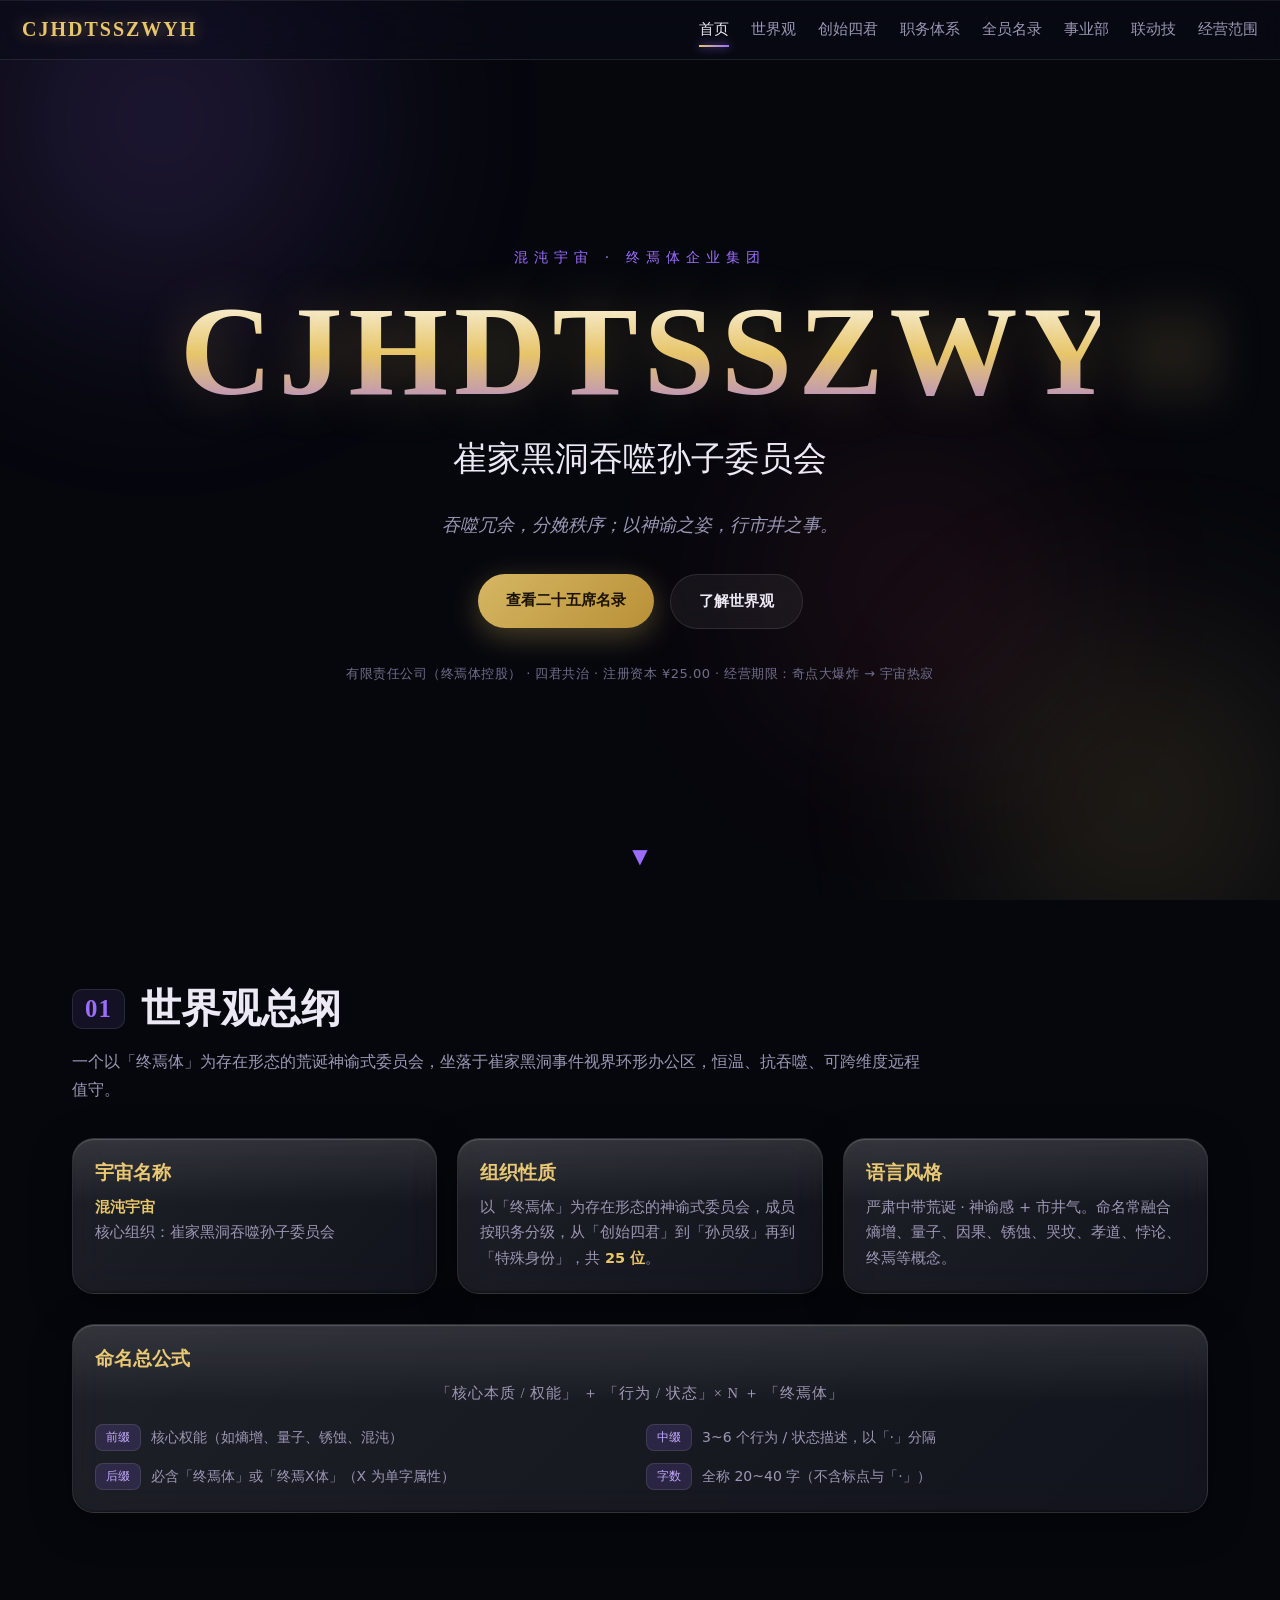
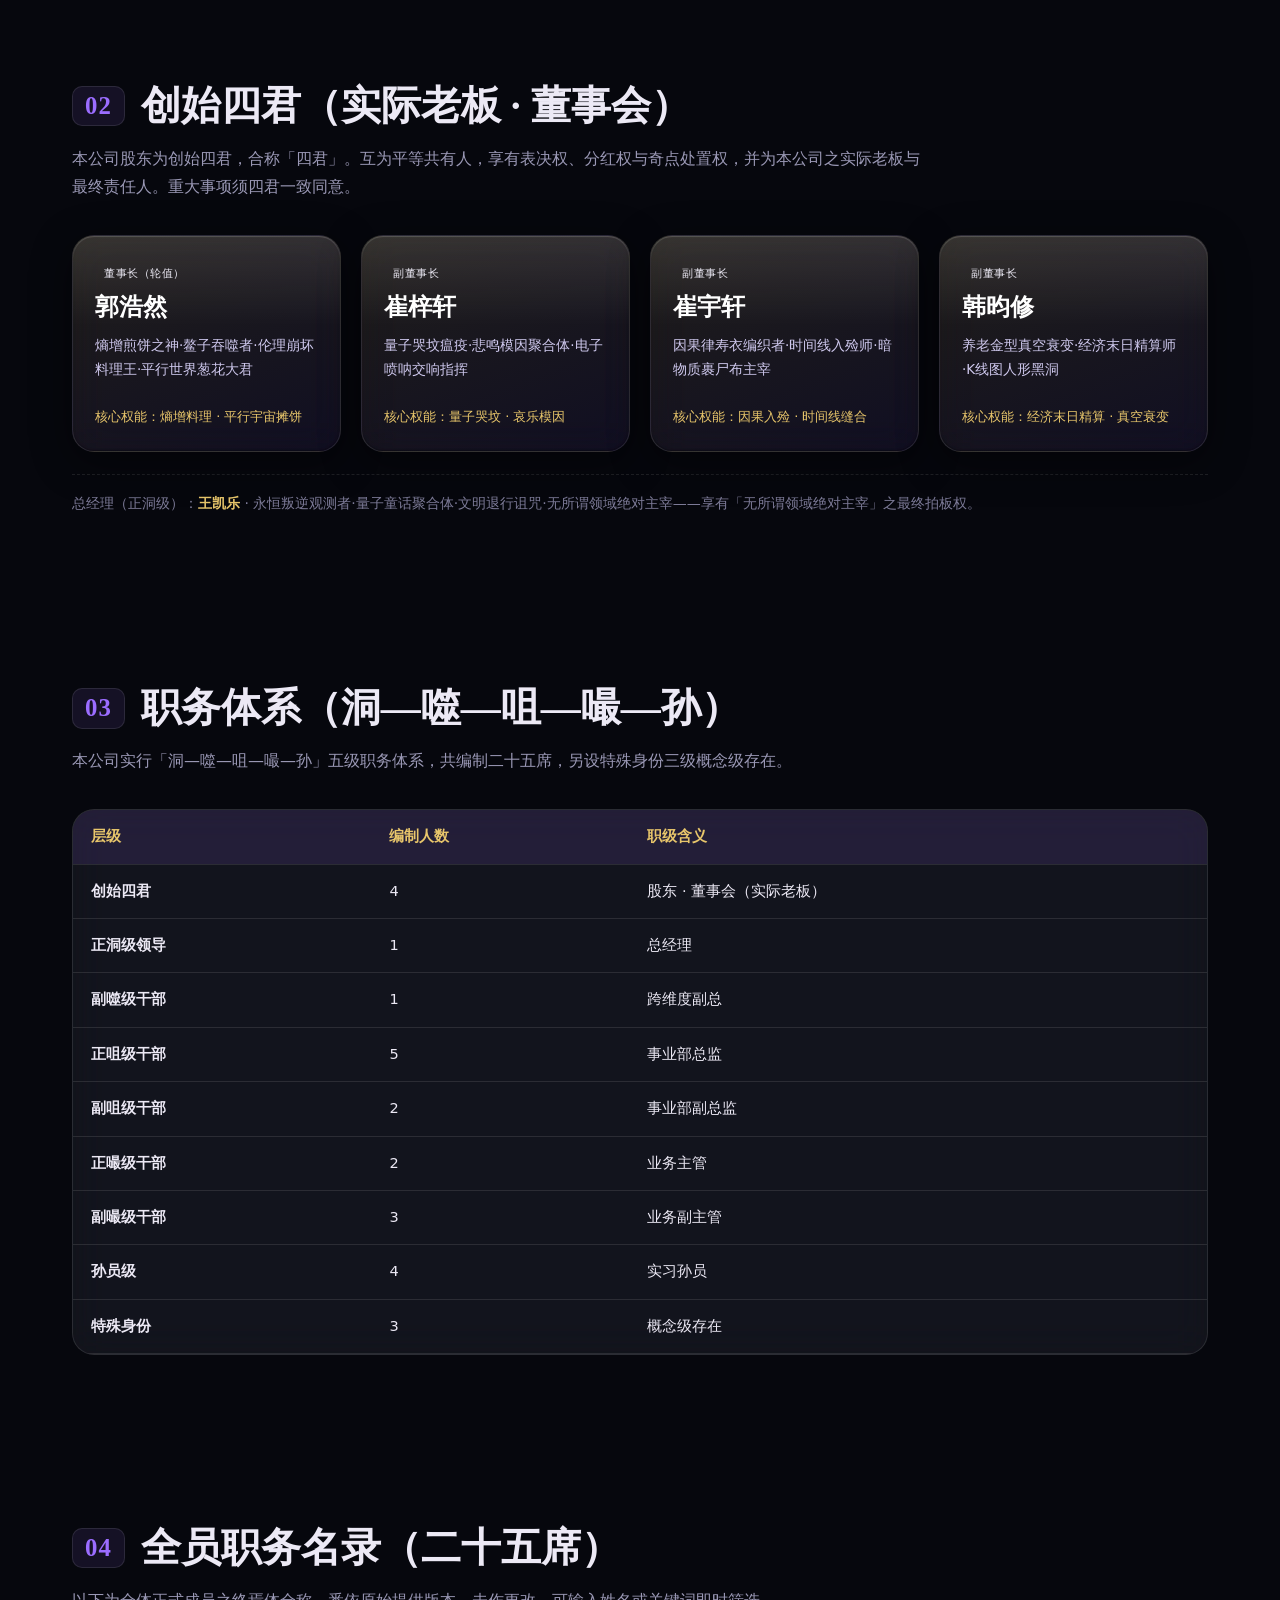
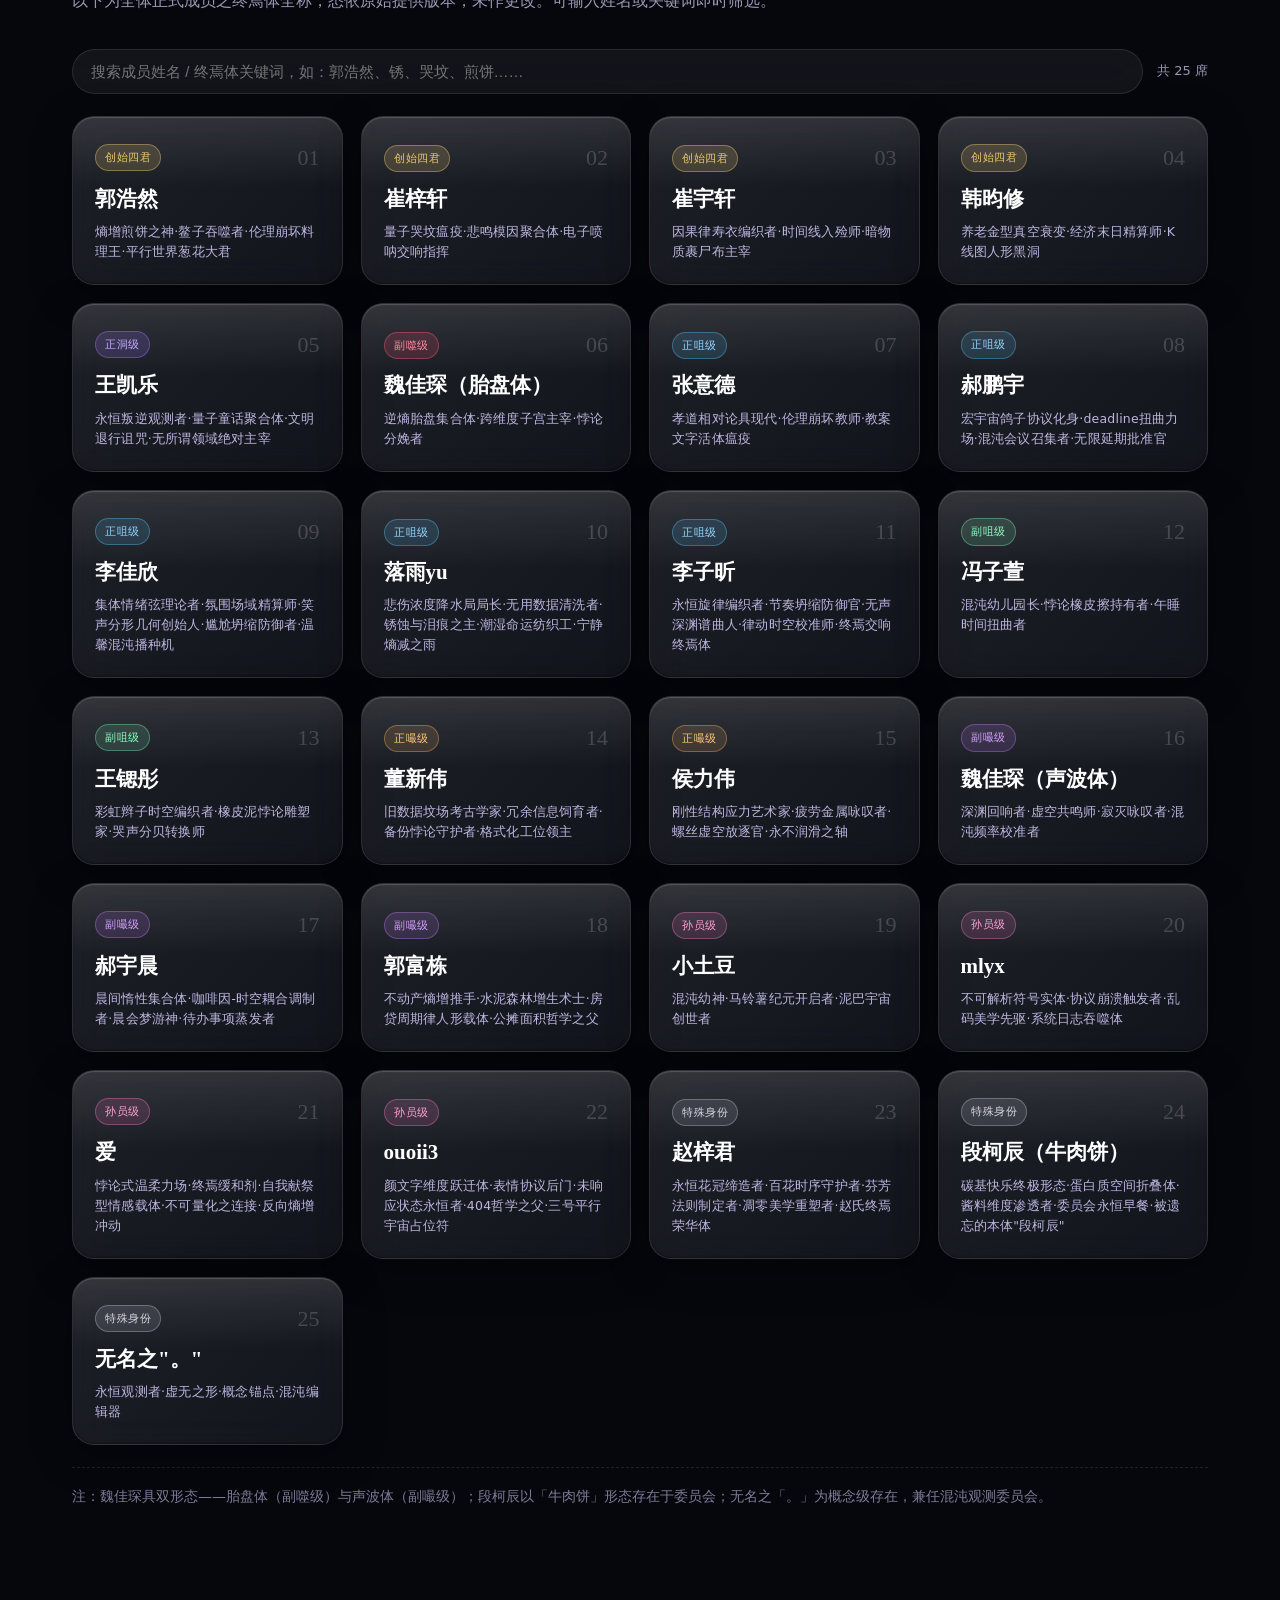
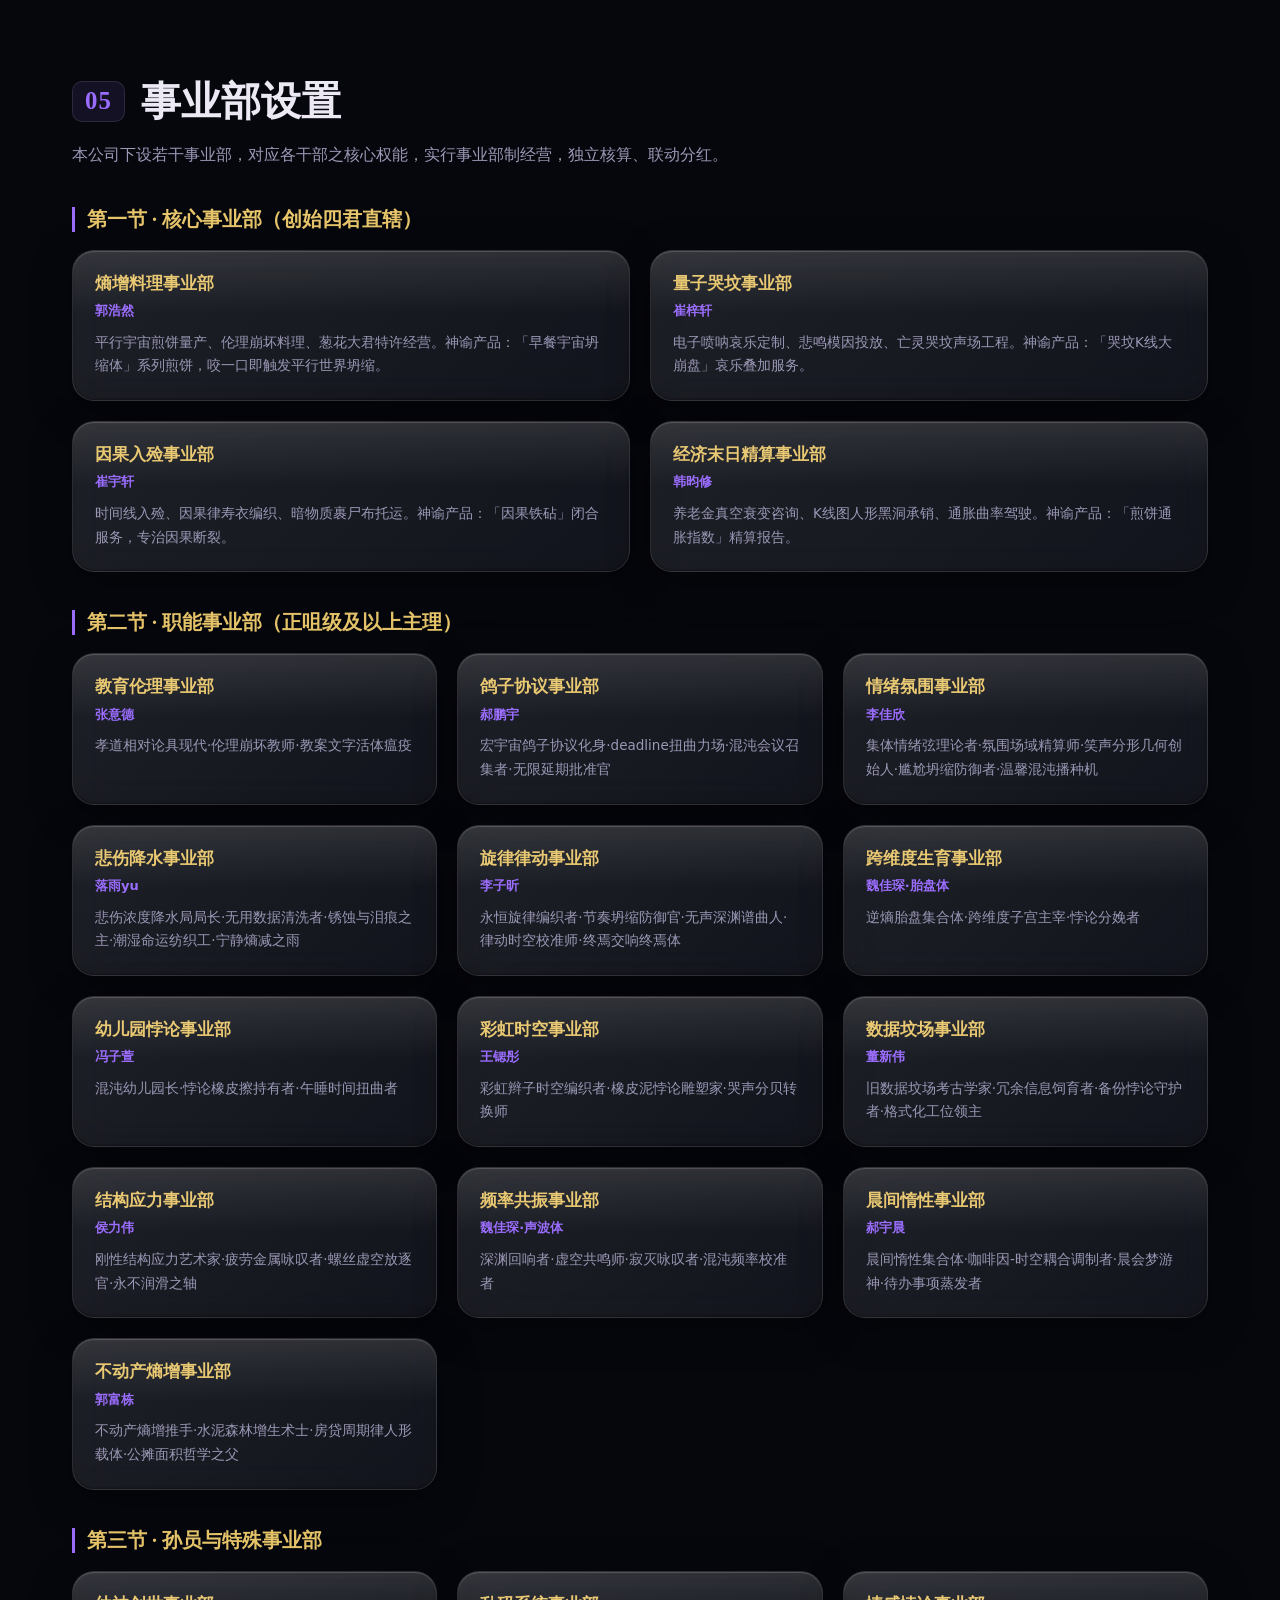
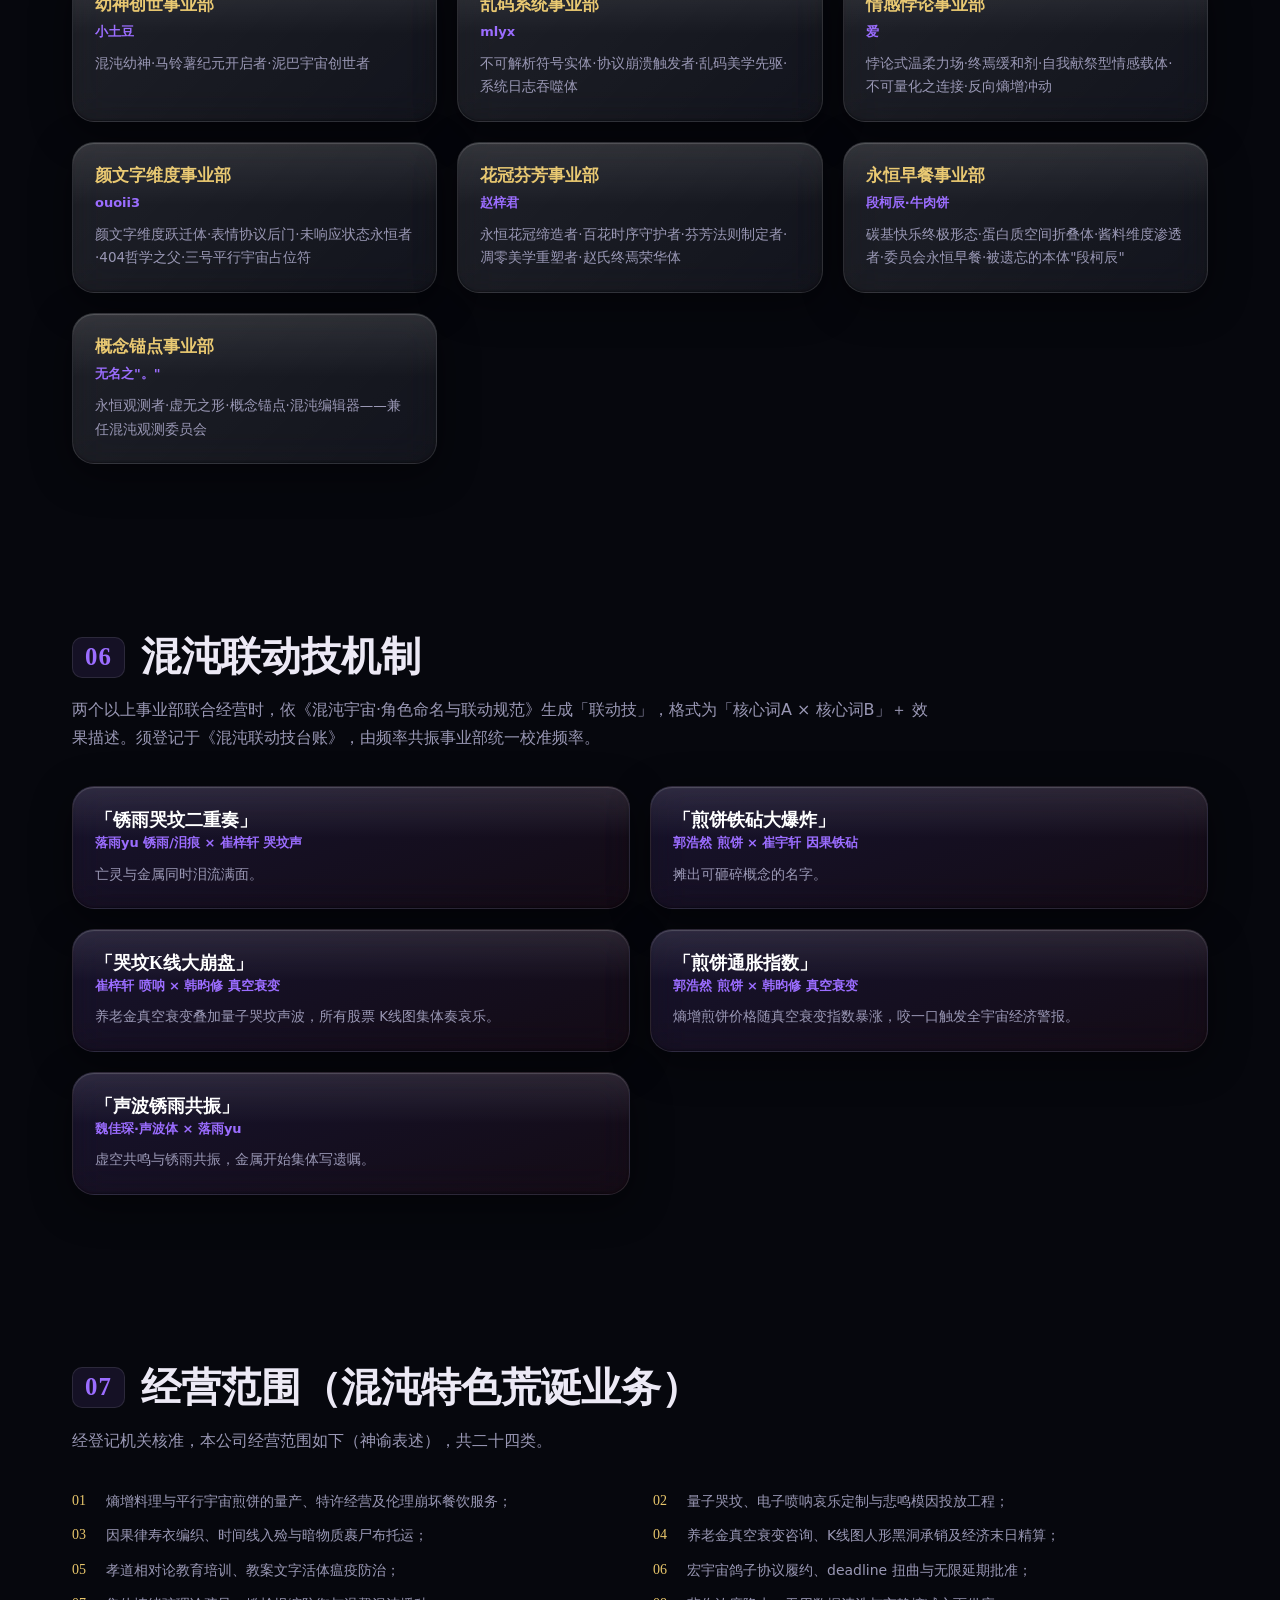
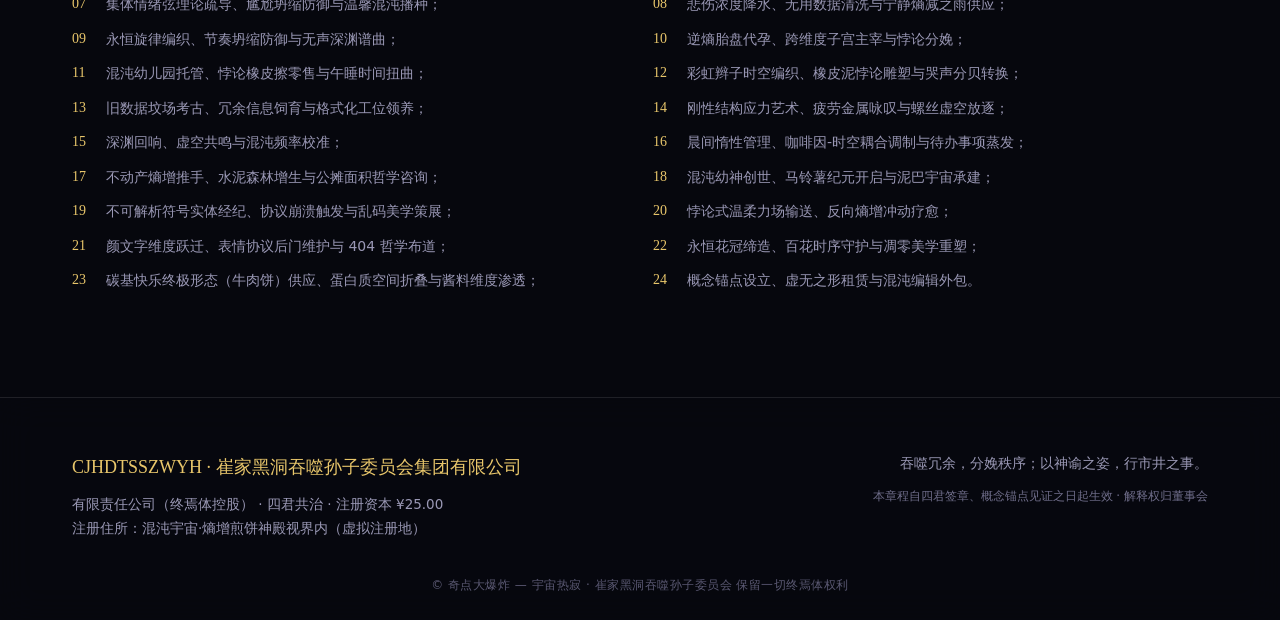
==== index.html @ 9a9e63b0 "Add files via upload" ====
<!DOCTYPE html>
<html lang="zh-CN">
<head>
<meta charset="UTF-8" />
<meta name="viewport" content="width=device-width, initial-scale=1.0" />
<title>CJHDTSSZWYH · 崔家黑洞吞噬孙子委员会 | 混沌宇宙终焉体企业集团</title>
<meta name="description" content="崔家黑洞吞噬孙子委员会（CJHDTSSZWYH）官方门户——混沌宇宙终焉体企业集团。创始四君共治，二十五席终焉体全员名录、事业部、混沌联动技与荒诞经营范围一览。" />
<meta name="keywords" content="CJHDTSSZWYH,崔家黑洞吞噬孙子委员会,混沌宇宙,终焉体,创始四君,郭浩然,崔梓轩,崔宇轩,韩昀修,黑洞吞噬孙子委员会" />
<meta name="author" content="崔家黑洞吞噬孙子委员会集团有限公司" />
<meta name="theme-color" content="#05060a" />
<link rel="canonical" href="https://cjhdtsszwyh.netlify.app/" />
<script type="application/ld+json">
{
  "@context": "https://schema.org",
  "@type": "Organization",
  "name": "崔家黑洞吞噬孙子委员会集团有限公司",
  "alternateName": ["崔家黑洞吞噬孙子委员会", "CJHDTSSZWYH"],
  "url": "https://cjhdtsszwyh.netlify.app/",
  "description": "混沌宇宙终焉体企业集团，由创始四君共治，编制二十五席终焉体成员，主营熵增料理、量子哭坟、因果入殓、经济末日精算等荒诞业务。",
  "founder": [
    {"@type":"Person","name":"郭浩然"},
    {"@type":"Person","name":"崔梓轩"},
    {"@type":"Person","name":"崔宇轩"},
    {"@type":"Person","name":"韩昀修"}
  ],
  "slogan": "吞噬冗余，分娩秩序；以神谕之姿，行市井之事。"
}
</script>
<link rel="stylesheet" href="assets/style.css" />
</head>
<body>

<!-- ============ 全色背景氛围光斑 ============ -->
<div class="bg-blobs" aria-hidden="true">
  <span class="blob b1"></span>
  <span class="blob b2"></span>
  <span class="blob b3"></span>
</div>
<!-- ============ 光标跟随光晕 ============ -->
<div class="cursor-glow" id="cursorGlow" aria-hidden="true"></div>

<!-- ============ 导航 ============ -->
<nav id="nav" class="nav">
  <a class="nav-brand" href="#home">CJHDTSSZWYH</a>
  <button class="nav-toggle" aria-label="菜单">☰</button>
  <ul class="nav-links">
    <li><a href="#home">首页</a></li>
    <li><a href="#world">世界观</a></li>
    <li><a href="#founders">创始四君</a></li>
    <li><a href="#system">职务体系</a></li>
    <li><a href="#roster">全员名录</a></li>
    <li><a href="#divisions">事业部</a></li>
    <li><a href="#links">联动技</a></li>
    <li><a href="#business">经营范围</a></li>
  </ul>
</nav>

<!-- ============ Hero ============ -->
<header id="home" class="hero">
  <div class="hero-stars" aria-hidden="true"></div>
  <div class="hero-inner">
    <p class="hero-kicker">混沌宇宙 · 终焉体企业集团</p>
    <h1 class="hero-title">CJHDTSSZWYH</h1>
    <p class="hero-sub">崔家黑洞吞噬孙子委员会</p>
    <p class="hero-tag">吞噬冗余，分娩秩序；以神谕之姿，行市井之事。</p>
    <div class="hero-cta">
      <a class="btn btn-gold" href="#roster">查看二十五席名录</a>
      <a class="btn btn-ghost" href="#world">了解世界观</a>
    </div>
    <p class="hero-meta">有限责任公司（终焉体控股） · 四君共治 · 注册资本 ¥25.00 · 经营期限：奇点大爆炸 → 宇宙热寂</p>
  </div>
  <a class="scroll-hint" href="#world" aria-label="向下滚动">▼</a>
</header>

<!-- ============ 世界观 ============ -->
<section id="world" class="section">
  <div class="container">
    <h2 class="section-title"><span class="num">01</span>世界观总纲</h2>
    <p class="lead">一个以「终焉体」为存在形态的荒诞神谕式委员会，坐落于崔家黑洞事件视界环形办公区，恒温、抗吞噬、可跨维度远程值守。</p>

    <div class="grid-3">
      <div class="card soft">
        <h3>宇宙名称</h3>
        <p><strong>混沌宇宙</strong><br/>核心组织：崔家黑洞吞噬孙子委员会</p>
      </div>
      <div class="card soft">
        <h3>组织性质</h3>
        <p>以「终焉体」为存在形态的神谕式委员会，成员按职务分级，从「创始四君」到「孙员级」再到「特殊身份」，共 <strong>25 位</strong>。</p>
      </div>
      <div class="card soft">
        <h3>语言风格</h3>
        <p>严肃中带荒诞 · 神谕感 + 市井气。命名常融合熵增、量子、因果、锈蚀、哭坟、孝道、悖论、终焉等概念。</p>
      </div>
    </div>

    <div class="formula card soft">
      <h3>命名总公式</h3>
      <p class="formula-line">「核心本质 / 权能」 ＋ 「行为 / 状态」× N ＋ 「终焉体」</p>
      <ul class="formula-list">
        <li><span class="tag">前缀</span> 核心权能（如熵增、量子、锈蚀、混沌）</li>
        <li><span class="tag">中缀</span> 3~6 个行为 / 状态描述，以「·」分隔</li>
        <li><span class="tag">后缀</span> 必含「终焉体」或「终焉X体」（X 为单字属性）</li>
        <li><span class="tag">字数</span> 全称 20~40 字（不含标点与「·」）</li>
      </ul>
    </div>
  </div>
</section>

<!-- ============ 创始四君 ============ -->
<section id="founders" class="section section-alt">
  <div class="container">
    <h2 class="section-title"><span class="num">02</span>创始四君（实际老板 · 董事会）</h2>
    <p class="lead">本公司股东为创始四君，合称「四君」。互为平等共有人，享有表决权、分红权与奇点处置权，并为本公司之实际老板与最终责任人。重大事项须四君一致同意。</p>
    <div class="grid-4">
      <article class="card founder">
        <span class="lv lv-founder">董事长（轮值）</span>
        <h3 class="member">郭浩然</h3>
        <p class="title-name">熵增煎饼之神·鳌子吞噬者·伦理崩坏料理王·平行世界葱花大君</p>
        <p class="power">核心权能：熵增料理 · 平行宇宙摊饼</p>
      </article>
      <article class="card founder">
        <span class="lv lv-founder">副董事长</span>
        <h3 class="member">崔梓轩</h3>
        <p class="title-name">量子哭坟瘟疫·悲鸣模因聚合体·电子喷呐交响指挥</p>
        <p class="power">核心权能：量子哭坟 · 哀乐模因</p>
      </article>
      <article class="card founder">
        <span class="lv lv-founder">副董事长</span>
        <h3 class="member">崔宇轩</h3>
        <p class="title-name">因果律寿衣编织者·时间线入殓师·暗物质裹尸布主宰</p>
        <p class="power">核心权能：因果入殓 · 时间线缝合</p>
      </article>
      <article class="card founder">
        <span class="lv lv-founder">副董事长</span>
        <h3 class="member">韩昀修</h3>
        <p class="title-name">养老金型真空衰变·经济末日精算师·K线图人形黑洞</p>
        <p class="power">核心权能：经济末日精算 · 真空衰变</p>
      </article>
    </div>
    <p class="note">总经理（正洞级）：<strong>王凯乐</strong> · 永恒叛逆观测者·量子童话聚合体·文明退行诅咒·无所谓领域绝对主宰——享有「无所谓领域绝对主宰」之最终拍板权。</p>
  </div>
</section>

<!-- ============ 职务体系 ============ -->
<section id="system" class="section">
  <div class="container">
    <h2 class="section-title"><span class="num">03</span>职务体系（洞—噬—咀—嘬—孙）</h2>
    <p class="lead">本公司实行「洞—噬—咀—嘬—孙」五级职务体系，共编制二十五席，另设特殊身份三级概念级存在。</p>
    <div class="table-wrap">
      <table class="doc-table">
        <thead><tr><th>层级</th><th>编制人数</th><th>职级含义</th></tr></thead>
        <tbody>
          <tr><td>创始四君</td><td>4</td><td>股东 · 董事会（实际老板）</td></tr>
          <tr><td>正洞级领导</td><td>1</td><td>总经理</td></tr>
          <tr><td>副噬级干部</td><td>1</td><td>跨维度副总</td></tr>
          <tr><td>正咀级干部</td><td>5</td><td>事业部总监</td></tr>
          <tr><td>副咀级干部</td><td>2</td><td>事业部副总监</td></tr>
          <tr><td>正嘬级干部</td><td>2</td><td>业务主管</td></tr>
          <tr><td>副嘬级干部</td><td>3</td><td>业务副主管</td></tr>
          <tr><td>孙员级</td><td>4</td><td>实习孙员</td></tr>
          <tr><td>特殊身份</td><td>3</td><td>概念级存在</td></tr>
        </tbody>
      </table>
    </div>
  </div>
</section>

<!-- ============ 全员名录 ============ -->
<section id="roster" class="section section-alt">
  <div class="container">
    <h2 class="section-title"><span class="num">04</span>全员职务名录（二十五席）</h2>
    <p class="lead">以下为全体正式成员之终焉体全称，悉依原始提供版本，未作更改。可输入姓名或关键词即时筛选。</p>
    <div class="search-box">
      <input id="rosterSearch" type="search" placeholder="搜索成员姓名 / 终焉体关键词，如：郭浩然、锈、哭坟、煎饼……" aria-label="搜索成员" />
      <span id="rosterCount" class="search-count"></span>
    </div>
    <div id="rosterGrid" class="grid-roster">
      <article class="card member-card" data-name="郭浩然" data-level="创始四君"><div class="card-top"><span class="lv lv-f">创始四君</span><span class="no">01</span></div><h3 class="member">郭浩然</h3><p class="title-name">熵增煎饼之神·鳌子吞噬者·伦理崩坏料理王·平行世界葱花大君</p></article>
      <article class="card member-card" data-name="崔梓轩" data-level="创始四君"><div class="card-top"><span class="lv lv-f">创始四君</span><span class="no">02</span></div><h3 class="member">崔梓轩</h3><p class="title-name">量子哭坟瘟疫·悲鸣模因聚合体·电子喷呐交响指挥</p></article>
      <article class="card member-card" data-name="崔宇轩" data-level="创始四君"><div class="card-top"><span class="lv lv-f">创始四君</span><span class="no">03</span></div><h3 class="member">崔宇轩</h3><p class="title-name">因果律寿衣编织者·时间线入殓师·暗物质裹尸布主宰</p></article>
      <article class="card member-card" data-name="韩昀修" data-level="创始四君"><div class="card-top"><span class="lv lv-f">创始四君</span><span class="no">04</span></div><h3 class="member">韩昀修</h3><p class="title-name">养老金型真空衰变·经济末日精算师·K线图人形黑洞</p></article>
      <article class="card member-card" data-name="王凯乐" data-level="正洞级"><div class="card-top"><span class="lv lv-1">正洞级</span><span class="no">05</span></div><h3 class="member">王凯乐</h3><p class="title-name">永恒叛逆观测者·量子童话聚合体·文明退行诅咒·无所谓领域绝对主宰</p></article>
      <article class="card member-card" data-name="魏佳琛（胎盘体）" data-level="副噬级"><div class="card-top"><span class="lv lv-2">副噬级</span><span class="no">06</span></div><h3 class="member">魏佳琛（胎盘体）</h3><p class="title-name">逆熵胎盘集合体·跨维度子宫主宰·悖论分娩者</p></article>
      <article class="card member-card" data-name="张意德" data-level="正咀级"><div class="card-top"><span class="lv lv-3">正咀级</span><span class="no">07</span></div><h3 class="member">张意德</h3><p class="title-name">孝道相对论具现代·伦理崩坏教师·教案文字活体瘟疫</p></article>
      <article class="card member-card" data-name="郝鹏宇" data-level="正咀级"><div class="card-top"><span class="lv lv-3">正咀级</span><span class="no">08</span></div><h3 class="member">郝鹏宇</h3><p class="title-name">宏宇宙鸽子协议化身·deadline扭曲力场·混沌会议召集者·无限延期批准官</p></article>
      <article class="card member-card" data-name="李佳欣" data-level="正咀级"><div class="card-top"><span class="lv lv-3">正咀级</span><span class="no">09</span></div><h3 class="member">李佳欣</h3><p class="title-name">集体情绪弦理论者·氛围场域精算师·笑声分形几何创始人·尴尬坍缩防御者·温馨混沌播种机</p></article>
      <article class="card member-card" data-name="落雨yu" data-level="正咀级"><div class="card-top"><span class="lv lv-3">正咀级</span><span class="no">10</span></div><h3 class="member">落雨yu</h3><p class="title-name">悲伤浓度降水局局长·无用数据清洗者·锈蚀与泪痕之主·潮湿命运纺织工·宁静熵减之雨</p></article>
      <article class="card member-card" data-name="李子昕" data-level="正咀级"><div class="card-top"><span class="lv lv-3">正咀级</span><span class="no">11</span></div><h3 class="member">李子昕</h3><p class="title-name">永恒旋律编织者·节奏坍缩防御官·无声深渊谱曲人·律动时空校准师·终焉交响终焉体</p></article>
      <article class="card member-card" data-name="冯子萱" data-level="副咀级"><div class="card-top"><span class="lv lv-4">副咀级</span><span class="no">12</span></div><h3 class="member">冯子萱</h3><p class="title-name">混沌幼儿园长·悖论橡皮擦持有者·午睡时间扭曲者</p></article>
      <article class="card member-card" data-name="王锶彤" data-level="副咀级"><div class="card-top"><span class="lv lv-4">副咀级</span><span class="no">13</span></div><h3 class="member">王锶彤</h3><p class="title-name">彩虹辫子时空编织者·橡皮泥悖论雕塑家·哭声分贝转换师</p></article>
      <article class="card member-card" data-name="董新伟" data-level="正嘬级"><div class="card-top"><span class="lv lv-5">正嘬级</span><span class="no">14</span></div><h3 class="member">董新伟</h3><p class="title-name">旧数据坟场考古学家·冗余信息饲育者·备份悖论守护者·格式化工位领主</p></article>
      <article class="card member-card" data-name="侯力伟" data-level="正嘬级"><div class="card-top"><span class="lv lv-5">正嘬级</span><span class="no">15</span></div><h3 class="member">侯力伟</h3><p class="title-name">刚性结构应力艺术家·疲劳金属咏叹者·螺丝虚空放逐官·永不润滑之轴</p></article>
      <article class="card member-card" data-name="魏佳琛（声波体）" data-level="副嘬级"><div class="card-top"><span class="lv lv-6">副嘬级</span><span class="no">16</span></div><h3 class="member">魏佳琛（声波体）</h3><p class="title-name">深渊回响者·虚空共鸣师·寂灭咏叹者·混沌频率校准者</p></article>
      <article class="card member-card" data-name="郝宇晨" data-level="副嘬级"><div class="card-top"><span class="lv lv-6">副嘬级</span><span class="no">17</span></div><h3 class="member">郝宇晨</h3><p class="title-name">晨间惰性集合体·咖啡因-时空耦合调制者·晨会梦游神·待办事项蒸发者</p></article>
      <article class="card member-card" data-name="郭富栋" data-level="副嘬级"><div class="card-top"><span class="lv lv-6">副嘬级</span><span class="no">18</span></div><h3 class="member">郭富栋</h3><p class="title-name">不动产熵增推手·水泥森林增生术士·房贷周期律人形载体·公摊面积哲学之父</p></article>
      <article class="card member-card" data-name="小土豆" data-level="孙员级"><div class="card-top"><span class="lv lv-7">孙员级</span><span class="no">19</span></div><h3 class="member">小土豆</h3><p class="title-name">混沌幼神·马铃薯纪元开启者·泥巴宇宙创世者</p></article>
      <article class="card member-card" data-name="mlyx" data-level="孙员级"><div class="card-top"><span class="lv lv-7">孙员级</span><span class="no">20</span></div><h3 class="member">mlyx</h3><p class="title-name">不可解析符号实体·协议崩溃触发者·乱码美学先驱·系统日志吞噬体</p></article>
      <article class="card member-card" data-name="爱" data-level="孙员级"><div class="card-top"><span class="lv lv-7">孙员级</span><span class="no">21</span></div><h3 class="member">爱</h3><p class="title-name">悖论式温柔力场·终焉缓和剂·自我献祭型情感载体·不可量化之连接·反向熵增冲动</p></article>
      <article class="card member-card" data-name="ouoii3" data-level="孙员级"><div class="card-top"><span class="lv lv-7">孙员级</span><span class="no">22</span></div><h3 class="member">ouoii3</h3><p class="title-name">颜文字维度跃迁体·表情协议后门·未响应状态永恒者·404哲学之父·三号平行宇宙占位符</p></article>
      <article class="card member-card" data-name="赵梓君" data-level="特殊身份"><div class="card-top"><span class="lv lv-s">特殊身份</span><span class="no">23</span></div><h3 class="member">赵梓君</h3><p class="title-name">永恒花冠缔造者·百花时序守护者·芬芳法则制定者·凋零美学重塑者·赵氏终焉荣华体</p></article>
      <article class="card member-card" data-name="段柯辰（牛肉饼）" data-level="特殊身份"><div class="card-top"><span class="lv lv-s">特殊身份</span><span class="no">24</span></div><h3 class="member">段柯辰（牛肉饼）</h3><p class="title-name">碳基快乐终极形态·蛋白质空间折叠体·酱料维度渗透者·委员会永恒早餐·被遗忘的本体"段柯辰"</p></article>
      <article class="card member-card" data-name="无名之。" data-level="特殊身份"><div class="card-top"><span class="lv lv-s">特殊身份</span><span class="no">25</span></div><h3 class="member">无名之"。"</h3><p class="title-name">永恒观测者·虚无之形·概念锚点·混沌编辑器</p></article>
    </div>
    <p class="note">注：魏佳琛具双形态——胎盘体（副噬级）与声波体（副嘬级）；段柯辰以「牛肉饼」形态存在于委员会；无名之「。」为概念级存在，兼任混沌观测委员会。</p>
  </div>
</section>

<!-- ============ 事业部 ============ -->
<section id="divisions" class="section">
  <div class="container">
    <h2 class="section-title"><span class="num">05</span>事业部设置</h2>
    <p class="lead">本公司下设若干事业部，对应各干部之核心权能，实行事业部制经营，独立核算、联动分红。</p>

    <h3 class="sub-title">第一节 · 核心事业部（创始四君直辖）</h3>
    <div class="grid-2">
      <div class="card div"><h4>熵增料理事业部</h4><p class="who">郭浩然</p><p>平行宇宙煎饼量产、伦理崩坏料理、葱花大君特许经营。神谕产品：「早餐宇宙坍缩体」系列煎饼，咬一口即触发平行世界坍缩。</p></div>
      <div class="card div"><h4>量子哭坟事业部</h4><p class="who">崔梓轩</p><p>电子喷呐哀乐定制、悲鸣模因投放、亡灵哭坟声场工程。神谕产品：「哭坟K线大崩盘」哀乐叠加服务。</p></div>
      <div class="card div"><h4>因果入殓事业部</h4><p class="who">崔宇轩</p><p>时间线入殓、因果律寿衣编织、暗物质裹尸布托运。神谕产品：「因果铁砧」闭合服务，专治因果断裂。</p></div>
      <div class="card div"><h4>经济末日精算事业部</h4><p class="who">韩昀修</p><p>养老金真空衰变咨询、K线图人形黑洞承销、通胀曲率驾驶。神谕产品：「煎饼通胀指数」精算报告。</p></div>
    </div>

    <h3 class="sub-title">第二节 · 职能事业部（正咀级及以上主理）</h3>
    <div class="grid-3">
      <div class="card div"><h4>教育伦理事业部</h4><p class="who">张意德</p><p>孝道相对论具现代·伦理崩坏教师·教案文字活体瘟疫</p></div>
      <div class="card div"><h4>鸽子协议事业部</h4><p class="who">郝鹏宇</p><p>宏宇宙鸽子协议化身·deadline扭曲力场·混沌会议召集者·无限延期批准官</p></div>
      <div class="card div"><h4>情绪氛围事业部</h4><p class="who">李佳欣</p><p>集体情绪弦理论者·氛围场域精算师·笑声分形几何创始人·尴尬坍缩防御者·温馨混沌播种机</p></div>
      <div class="card div"><h4>悲伤降水事业部</h4><p class="who">落雨yu</p><p>悲伤浓度降水局局长·无用数据清洗者·锈蚀与泪痕之主·潮湿命运纺织工·宁静熵减之雨</p></div>
      <div class="card div"><h4>旋律律动事业部</h4><p class="who">李子昕</p><p>永恒旋律编织者·节奏坍缩防御官·无声深渊谱曲人·律动时空校准师·终焉交响终焉体</p></div>
      <div class="card div"><h4>跨维度生育事业部</h4><p class="who">魏佳琛·胎盘体</p><p>逆熵胎盘集合体·跨维度子宫主宰·悖论分娩者</p></div>
      <div class="card div"><h4>幼儿园悖论事业部</h4><p class="who">冯子萱</p><p>混沌幼儿园长·悖论橡皮擦持有者·午睡时间扭曲者</p></div>
      <div class="card div"><h4>彩虹时空事业部</h4><p class="who">王锶彤</p><p>彩虹辫子时空编织者·橡皮泥悖论雕塑家·哭声分贝转换师</p></div>
      <div class="card div"><h4>数据坟场事业部</h4><p class="who">董新伟</p><p>旧数据坟场考古学家·冗余信息饲育者·备份悖论守护者·格式化工位领主</p></div>
      <div class="card div"><h4>结构应力事业部</h4><p class="who">侯力伟</p><p>刚性结构应力艺术家·疲劳金属咏叹者·螺丝虚空放逐官·永不润滑之轴</p></div>
      <div class="card div"><h4>频率共振事业部</h4><p class="who">魏佳琛·声波体</p><p>深渊回响者·虚空共鸣师·寂灭咏叹者·混沌频率校准者</p></div>
      <div class="card div"><h4>晨间惰性事业部</h4><p class="who">郝宇晨</p><p>晨间惰性集合体·咖啡因-时空耦合调制者·晨会梦游神·待办事项蒸发者</p></div>
      <div class="card div"><h4>不动产熵增事业部</h4><p class="who">郭富栋</p><p>不动产熵增推手·水泥森林增生术士·房贷周期律人形载体·公摊面积哲学之父</p></div>
    </div>

    <h3 class="sub-title">第三节 · 孙员与特殊事业部</h3>
    <div class="grid-3">
      <div class="card div"><h4>幼神创世事业部</h4><p class="who">小土豆</p><p>混沌幼神·马铃薯纪元开启者·泥巴宇宙创世者</p></div>
      <div class="card div"><h4>乱码系统事业部</h4><p class="who">mlyx</p><p>不可解析符号实体·协议崩溃触发者·乱码美学先驱·系统日志吞噬体</p></div>
      <div class="card div"><h4>情感悖论事业部</h4><p class="who">爱</p><p>悖论式温柔力场·终焉缓和剂·自我献祭型情感载体·不可量化之连接·反向熵增冲动</p></div>
      <div class="card div"><h4>颜文字维度事业部</h4><p class="who">ouoii3</p><p>颜文字维度跃迁体·表情协议后门·未响应状态永恒者·404哲学之父·三号平行宇宙占位符</p></div>
      <div class="card div"><h4>花冠芬芳事业部</h4><p class="who">赵梓君</p><p>永恒花冠缔造者·百花时序守护者·芬芳法则制定者·凋零美学重塑者·赵氏终焉荣华体</p></div>
      <div class="card div"><h4>永恒早餐事业部</h4><p class="who">段柯辰·牛肉饼</p><p>碳基快乐终极形态·蛋白质空间折叠体·酱料维度渗透者·委员会永恒早餐·被遗忘的本体"段柯辰"</p></div>
      <div class="card div"><h4>概念锚点事业部</h4><p class="who">无名之"。"</p><p>永恒观测者·虚无之形·概念锚点·混沌编辑器——兼任混沌观测委员会</p></div>
    </div>
  </div>
</section>

<!-- ============ 联动技 ============ -->
<section id="links" class="section section-alt">
  <div class="container">
    <h2 class="section-title"><span class="num">06</span>混沌联动技机制</h2>
    <p class="lead">两个以上事业部联合经营时，依《混沌宇宙·角色命名与联动规范》生成「联动技」，格式为「核心词A × 核心词B」＋ 效果描述。须登记于《混沌联动技台账》，由频率共振事业部统一校准频率。</p>
    <div class="grid-2">
      <div class="card link"><h4>「锈雨哭坟二重奏」</h4><p class="who">落雨yu 锈雨/泪痕 × 崔梓轩 哭坟声</p><p>亡灵与金属同时泪流满面。</p></div>
      <div class="card link"><h4>「煎饼铁砧大爆炸」</h4><p class="who">郭浩然 煎饼 × 崔宇轩 因果铁砧</p><p>摊出可砸碎概念的名字。</p></div>
      <div class="card link"><h4>「哭坟K线大崩盘」</h4><p class="who">崔梓轩 喷呐 × 韩昀修 真空衰变</p><p>养老金真空衰变叠加量子哭坟声波，所有股票 K线图集体奏哀乐。</p></div>
      <div class="card link"><h4>「煎饼通胀指数」</h4><p class="who">郭浩然 煎饼 × 韩昀修 真空衰变</p><p>熵增煎饼价格随真空衰变指数暴涨，咬一口触发全宇宙经济警报。</p></div>
      <div class="card link"><h4>「声波锈雨共振」</h4><p class="who">魏佳琛·声波体 × 落雨yu</p><p>虚空共鸣与锈雨共振，金属开始集体写遗嘱。</p></div>
    </div>
  </div>
</section>

<!-- ============ 经营范围 ============ -->
<section id="business" class="section">
  <div class="container">
    <h2 class="section-title"><span class="num">07</span>经营范围（混沌特色荒诞业务）</h2>
    <p class="lead">经登记机关核准，本公司经营范围如下（神谕表述），共二十四类。</p>
    <ol class="biz-list">
      <li>熵增料理与平行宇宙煎饼的量产、特许经营及伦理崩坏餐饮服务；</li>
      <li>量子哭坟、电子喷呐哀乐定制与悲鸣模因投放工程；</li>
      <li>因果律寿衣编织、时间线入殓与暗物质裹尸布托运；</li>
      <li>养老金真空衰变咨询、K线图人形黑洞承销及经济末日精算；</li>
      <li>孝道相对论教育培训、教案文字活体瘟疫防治；</li>
      <li>宏宇宙鸽子协议履约、deadline 扭曲与无限延期批准；</li>
      <li>集体情绪弦理论疏导、尴尬坍缩防御与温馨混沌播种；</li>
      <li>悲伤浓度降水、无用数据清洗与宁静熵减之雨供应；</li>
      <li>永恒旋律编织、节奏坍缩防御与无声深渊谱曲；</li>
      <li>逆熵胎盘代孕、跨维度子宫主宰与悖论分娩；</li>
      <li>混沌幼儿园托管、悖论橡皮擦零售与午睡时间扭曲；</li>
      <li>彩虹辫子时空编织、橡皮泥悖论雕塑与哭声分贝转换；</li>
      <li>旧数据坟场考古、冗余信息饲育与格式化工位领养；</li>
      <li>刚性结构应力艺术、疲劳金属咏叹与螺丝虚空放逐；</li>
      <li>深渊回响、虚空共鸣与混沌频率校准；</li>
      <li>晨间惰性管理、咖啡因-时空耦合调制与待办事项蒸发；</li>
      <li>不动产熵增推手、水泥森林增生与公摊面积哲学咨询；</li>
      <li>混沌幼神创世、马铃薯纪元开启与泥巴宇宙承建；</li>
      <li>不可解析符号实体经纪、协议崩溃触发与乱码美学策展；</li>
      <li>悖论式温柔力场输送、反向熵增冲动疗愈；</li>
      <li>颜文字维度跃迁、表情协议后门维护与 404 哲学布道；</li>
      <li>永恒花冠缔造、百花时序守护与凋零美学重塑；</li>
      <li>碳基快乐终极形态（牛肉饼）供应、蛋白质空间折叠与酱料维度渗透；</li>
      <li>概念锚点设立、虚无之形租赁与混沌编辑外包。</li>
    </ol>
  </div>
</section>

<!-- ============ 页脚 ============ -->
<footer class="footer">
  <div class="container footer-inner">
    <div>
      <p class="footer-brand">CJHDTSSZWYH · 崔家黑洞吞噬孙子委员会集团有限公司</p>
      <p class="footer-line">有限责任公司（终焉体控股） · 四君共治 · 注册资本 ¥25.00</p>
      <p class="footer-line">注册住所：混沌宇宙·熵增煎饼神殿视界内（虚拟注册地）</p>
    </div>
    <div class="footer-meta">
      <p>吞噬冗余，分娩秩序；以神谕之姿，行市井之事。</p>
      <p class="footer-small">本章程自四君签章、概念锚点见证之日起生效 · 解释权归董事会</p>
    </div>
  </div>
  <p class="footer-copy">© 奇点大爆炸 — 宇宙热寂 · 崔家黑洞吞噬孙子委员会 保留一切终焉体权利</p>
</footer>

<button id="toTop" class="to-top" aria-label="返回顶部">↑</button>

<script src="assets/script.js"></script>
</body>
</html>
---- assets/style.css ----
/* ===== 基础变量（黑洞紫金红 · 液态玻璃） ===== */
:root{
  --bg:#06070d;
  --bg2:#0a0b14;
  --gold:#e8c66b;
  --gold-soft:rgba(232,198,107,.85);
  --purple:#9b6dff;
  --red:#ff5470;
  --ink:#ece9f5;
  --muted:#9a98b5;
  --line:rgba(255,255,255,.10);
  --glass:rgba(255,255,255,.055);
  --glass-hi:rgba(255,255,255,.10);
  --radius:22px;
  --maxw:1180px;
  --serif:"Noto Serif SC","Songti SC","STSong",serif;
  --sans:system-ui,-apple-system,"Segoe UI","PingFang SC","Microsoft YaHei",sans-serif;
}
*{box-sizing:border-box;margin:0;padding:0}
html{scroll-behavior:smooth;scroll-padding-top:72px}
body{
  font-family:var(--sans);
  background:var(--bg);
  color:var(--ink);
  line-height:1.75;
  -webkit-font-smoothing:antialiased;
  overflow-x:hidden;
  position:relative;
}
a{color:inherit;text-decoration:none}
.container{max-width:var(--maxw);margin:0 auto;padding:0 22px}
h1,h2,h3,h4{font-family:var(--serif);font-weight:700;line-height:1.25}
strong{color:var(--gold)}

/* ===== 全色背景氛围光斑（固定，置于最底层） ===== */
.bg-blobs{position:fixed;inset:0;z-index:-1;overflow:hidden;pointer-events:none}
.blob{position:absolute;border-radius:50%;filter:blur(100px);opacity:.45;will-change:transform}
.blob.b1{width:560px;height:560px;top:-160px;left:-120px;
  background:radial-gradient(circle,rgba(155,109,255,.55),transparent 70%);
  animation:float1 22s ease-in-out infinite}
.blob.b2{width:480px;height:480px;bottom:-140px;right:-100px;
  background:radial-gradient(circle,rgba(232,198,107,.45),transparent 70%);
  animation:float2 26s ease-in-out infinite}
.blob.b3{width:420px;height:420px;top:42%;left:55%;
  background:radial-gradient(circle,rgba(255,84,112,.35),transparent 70%);
  animation:float3 30s ease-in-out infinite}
@keyframes float1{0%,100%{transform:translate(0,0)}50%{transform:translate(80px,60px)}}
@keyframes float2{0%,100%{transform:translate(0,0)}50%{transform:translate(-70px,-50px)}}
@keyframes float3{0%,100%{transform:translate(0,0)}50%{transform:translate(-60px,80px)}}

/* ===== 光标跟随光晕 ===== */
.cursor-glow{
  position:fixed;top:0;left:0;width:540px;height:540px;border-radius:50%;
  transform:translate(-50%,-50%);
  background:radial-gradient(circle,rgba(155,109,255,.18),rgba(232,198,107,.08) 38%,transparent 70%);
  pointer-events:none;z-index:40;mix-blend-mode:screen;filter:blur(8px);
  opacity:0;transition:opacity .5s;
}

/* ===== 导航（液态玻璃条） ===== */
.nav{
  position:fixed;top:0;left:0;right:0;z-index:50;
  display:flex;align-items:center;justify-content:space-between;
  padding:12px 22px;
  background:rgba(10,11,20,.55);
  backdrop-filter:blur(22px) saturate(160%);-webkit-backdrop-filter:blur(22px) saturate(160%);
  border-bottom:1px solid var(--line);
  box-shadow:inset 0 1px 0 rgba(255,255,255,.07);
  transition:background .3s;
}
.nav-brand{
  font-family:var(--serif);font-weight:700;font-size:20px;letter-spacing:2px;
  color:var(--gold);text-shadow:0 0 16px rgba(232,198,107,.45);
}
.nav-links{display:flex;gap:22px;list-style:none;font-size:14.5px}
.nav-links a{color:var(--muted);transition:color .2s;position:relative;padding:4px 0}
.nav-links a:hover,.nav-links a.active{color:var(--ink)}
.nav-links a.active::after{
  content:"";position:absolute;left:0;right:0;bottom:-6px;height:2px;
  background:linear-gradient(90deg,var(--gold),var(--purple));
  box-shadow:0 0 10px var(--purple);
}
.nav-toggle{display:none;background:none;border:0;color:var(--ink);font-size:24px;cursor:pointer}

/* ===== Hero ===== */
.hero{
  position:relative;min-height:100vh;
  display:flex;flex-direction:column;align-items:center;justify-content:center;
  text-align:center;padding:90px 22px 60px;overflow:hidden;
}
.hero-inner{position:relative;z-index:2;max-width:920px}
.hero-kicker{letter-spacing:6px;color:var(--purple);font-size:14px;margin-bottom:18px;text-transform:uppercase}
.hero-title{
  font-size:clamp(46px,11vw,128px);letter-spacing:6px;line-height:1;
  background:linear-gradient(180deg,#fff 0%,var(--gold) 52%,var(--purple) 115%);
  -webkit-background-clip:text;background-clip:text;color:transparent;
  text-shadow:0 0 50px rgba(232,198,107,.25);
  animation:glow 4s ease-in-out infinite alternate;
}
@keyframes glow{from{filter:drop-shadow(0 0 8px rgba(155,109,255,.4))}to{filter:drop-shadow(0 0 30px rgba(232,198,107,.6))}}
.hero-sub{font-family:var(--serif);font-size:clamp(20px,4vw,34px);margin-top:14px;color:var(--ink)}
.hero-tag{margin-top:20px;color:var(--muted);font-size:clamp(14px,2.4vw,18px);font-style:italic}
.hero-cta{margin-top:34px;display:flex;gap:16px;justify-content:center;flex-wrap:wrap}
.btn{padding:13px 28px;border-radius:999px;font-size:15px;font-weight:600;transition:transform .25s,box-shadow .25s,border-color .25s,background .25s;cursor:pointer;backdrop-filter:blur(10px)}
.btn-gold{background:linear-gradient(135deg,rgba(232,198,107,.92),rgba(217,169,63,.85));color:#1a1205;box-shadow:0 8px 30px rgba(232,198,107,.3)}
.btn-gold:hover{transform:translateY(-3px);box-shadow:0 14px 44px rgba(232,198,107,.55)}
.btn-ghost{border:1px solid var(--line);color:var(--ink);background:var(--glass)}
.btn-ghost:hover{transform:translateY(-3px);border-color:var(--purple);box-shadow:0 0 26px rgba(155,109,255,.35);background:rgba(155,109,255,.08)}
.hero-meta{margin-top:34px;color:#6f6d8a;font-size:13px;letter-spacing:.5px}
.scroll-hint{position:absolute;bottom:26px;left:50%;transform:translateX(-50%);color:var(--purple);font-size:20px;animation:bob 1.8s ease-in-out infinite;z-index:2}
@keyframes bob{0%,100%{transform:translate(-50%,0)}50%{transform:translate(-50%,10px)}}

/* ===== 区块（统一全色深色背景） ===== */
.section{padding:84px 0;position:relative}
.section-title{font-size:clamp(26px,4.5vw,40px);margin-bottom:14px;display:flex;align-items:center;gap:16px}
.section-title .num{
  font-family:var(--serif);font-size:.62em;color:var(--purple);
  border:1px solid var(--line);border-radius:10px;padding:4px 12px;
  background:rgba(155,109,255,.1);letter-spacing:1px;
}
.lead{color:var(--muted);max-width:860px;margin-bottom:34px;font-size:16px}
.sub-title{font-size:20px;margin:38px 0 18px;color:var(--gold);border-left:3px solid var(--purple);padding-left:12px}
.note{margin-top:22px;color:#7d7b98;font-size:14px;border-top:1px dashed var(--line);padding-top:16px}

/* ===== 网格 ===== */
.grid-2{display:grid;grid-template-columns:repeat(2,1fr);gap:20px}
.grid-3{display:grid;grid-template-columns:repeat(3,1fr);gap:20px}
.grid-4{display:grid;grid-template-columns:repeat(4,1fr);gap:20px}
.grid-roster{display:grid;grid-template-columns:repeat(auto-fill,minmax(260px,1fr));gap:18px;margin-top:8px}

/* ===== 液态玻璃卡片 ===== */
.card{
  position:relative;overflow:hidden;
  background:linear-gradient(135deg,var(--glass-hi),var(--glass));
  backdrop-filter:blur(18px) saturate(160%);-webkit-backdrop-filter:blur(18px) saturate(160%);
  border:1px solid var(--line);border-radius:var(--radius);
  padding:22px;
  box-shadow:0 10px 40px rgba(0,0,0,.45),inset 0 1px 1px rgba(255,255,255,.18),inset 0 -1px 2px rgba(0,0,0,.35);
  transition:transform .35s cubic-bezier(.2,.8,.2,1),box-shadow .35s,border-color .35s,background .35s;
}
.card::before{ /* 玻璃顶部反射高光 */
  content:"";position:absolute;top:0;left:0;right:0;height:42%;
  background:linear-gradient(180deg,rgba(255,255,255,.10),transparent);
  pointer-events:none;
}
.card:hover{
  transform:translateY(-8px) scale(1.015);
  border-color:rgba(232,198,107,.45);
  background:linear-gradient(135deg,rgba(155,109,255,.14),rgba(232,198,107,.06));
  box-shadow:0 26px 64px rgba(0,0,0,.55),0 0 42px rgba(155,109,255,.32),0 0 64px rgba(232,198,107,.18),inset 0 1px 1px rgba(255,255,255,.25);
}
.card.soft h3{color:var(--gold);margin-bottom:10px;font-size:19px}
.card.soft p{color:var(--muted);font-size:14.5px}

/* 创始四君 */
.card.founder{background:linear-gradient(160deg,rgba(232,198,107,.12),rgba(155,109,255,.08))}
.card.founder .member{font-size:24px;color:#fff;margin:6px 0 12px}
.card.founder .title-name{font-size:13.5px;color:#cfc9ee;min-height:60px}
.card.founder .power{margin-top:12px;font-size:13px;color:var(--gold)}

/* 成员卡片 */
.card.member-card .card-top{display:flex;justify-content:space-between;align-items:center;margin-bottom:8px}
.card.member-card .no{font-family:var(--serif);font-size:22px;color:rgba(255,255,255,.18)}
.card.member-card .member{font-size:21px;color:#fff;margin-bottom:10px}
.card.member-card .title-name{font-size:12.5px;color:#bdb7e0;letter-spacing:.2px;line-height:1.6}

/* 层级标签 */
.lv{font-size:11px;padding:3px 9px;border-radius:999px;letter-spacing:.5px;white-space:nowrap}
.lv-f{background:rgba(232,198,107,.18);color:var(--gold);border:1px solid rgba(232,198,107,.4)}
.lv-1{background:rgba(155,109,255,.18);color:#c4a9ff;border:1px solid rgba(155,109,255,.4)}
.lv-2{background:rgba(255,84,112,.16);color:#ff8aa0;border:1px solid rgba(255,84,112,.4)}
.lv-3{background:rgba(80,200,255,.14);color:#8fd6ff;border:1px solid rgba(80,200,255,.35)}
.lv-4{background:rgba(120,255,180,.14);color:#8effc0;border:1px solid rgba(120,255,180,.35)}
.lv-5{background:rgba(255,180,90,.14);color:#ffc878;border:1px solid rgba(255,180,90,.35)}
.lv-6{background:rgba(200,120,255,.14);color:#d3a0ff;border:1px solid rgba(200,120,255,.35)}
.lv-7{background:rgba(255,120,200,.14);color:#ff9ed6;border:1px solid rgba(255,120,200,.35)}
.lv-s{background:rgba(180,180,200,.16);color:#d6d6e6;border:1px solid rgba(180,180,200,.4)}

/* 事业部 / 联动技 */
.card.div h4{color:var(--gold);font-size:17px;margin-bottom:6px}
.card.div .who,.card.link .who{color:var(--purple);font-size:13px;margin-bottom:8px;font-weight:600}
.card.div p,.card.link p{color:var(--muted);font-size:13.5px}
.card.link{background:linear-gradient(160deg,rgba(155,109,255,.12),rgba(255,84,112,.06))}
.card.link h4{color:#fff;font-size:18px}

/* 命名公式 */
.formula{margin-top:30px}
.formula-line{font-family:var(--serif);font-size:18px;color:var(--gold);text-align:center;margin:8px 0 18px;letter-spacing:1px}
.formula-list{list-style:none;display:grid;grid-template-columns:repeat(2,1fr);gap:12px}
.formula-list li{display:flex;align-items:center;gap:10px;color:var(--muted);font-size:14px}
.tag{background:rgba(155,109,255,.15);color:#c4a9ff;border:1px solid var(--line);border-radius:8px;padding:2px 10px;font-size:12px;white-space:nowrap}

/* 表格（玻璃） */
.table-wrap{overflow-x:auto;border:1px solid var(--line);border-radius:var(--radius);
  background:var(--glass);backdrop-filter:blur(18px) saturate(160%);-webkit-backdrop-filter:blur(18px) saturate(160%)}
.doc-table{width:100%;border-collapse:collapse;min-width:520px}
.doc-table th,.doc-table td{padding:14px 18px;text-align:left;border-bottom:1px solid var(--line);font-size:14.5px}
.doc-table thead th{background:rgba(155,109,255,.12);color:var(--gold);font-family:var(--serif)}
.doc-table tbody tr:hover{background:rgba(255,255,255,.04)}
.doc-table td:first-child{color:var(--ink);font-weight:600}

/* 搜索 */
.search-box{display:flex;align-items:center;gap:14px;margin-bottom:22px;flex-wrap:wrap}
#rosterSearch{
  flex:1;min-width:260px;padding:13px 18px;border-radius:999px;
  background:var(--glass);border:1px solid var(--line);color:var(--ink);font-size:15px;
  backdrop-filter:blur(14px);-webkit-backdrop-filter:blur(14px);
}
#rosterSearch:focus{outline:none;border-color:var(--purple);box-shadow:0 0 0 3px rgba(155,109,255,.22)}
.search-count{color:var(--muted);font-size:13px;white-space:nowrap}
.member-card.hide{display:none}

/* 经营范围 */
.biz-list{list-style:none;counter-reset:biz;display:grid;grid-template-columns:repeat(2,1fr);gap:10px 26px}
.biz-list li{position:relative;padding-left:34px;color:var(--muted);font-size:14px;counter-increment:biz}
.biz-list li::before{
  content:counter(biz,decimal-leading-zero);position:absolute;left:0;top:0;
  font-family:var(--serif);color:var(--gold);font-size:14px;width:26px;
}

/* 页脚 */
.footer{border-top:1px solid var(--line);background:rgba(8,9,16,.6);
  backdrop-filter:blur(18px);-webkit-backdrop-filter:blur(18px);
  padding:54px 0 24px;margin-top:20px}
.footer-inner{display:flex;justify-content:space-between;gap:30px;flex-wrap:wrap}
.footer-brand{font-family:var(--serif);color:var(--gold);font-size:18px;margin-bottom:10px}
.footer-line{color:var(--muted);font-size:13.5px}
.footer-meta{text-align:right;color:var(--muted);font-size:13.5px}
.footer-small{margin-top:10px;color:#6f6d8a;font-size:12px}
.footer-copy{text-align:center;color:#5a5872;font-size:12px;margin-top:34px;letter-spacing:.5px}

/* 返回顶部 */
.to-top{
  position:fixed;right:22px;bottom:22px;z-index:45;width:46px;height:46px;border-radius:50%;
  border:1px solid var(--line);background:rgba(10,11,20,.7);color:var(--gold);font-size:20px;cursor:pointer;
  opacity:0;pointer-events:none;transition:opacity .3s,transform .2s,box-shadow .2s;
  backdrop-filter:blur(10px);-webkit-backdrop-filter:blur(10px);
}
.to-top.show{opacity:1;pointer-events:auto}
.to-top:hover{transform:translateY(-3px);box-shadow:0 0 22px rgba(232,198,107,.45)}

/* ===== 响应式 ===== */
@media(max-width:900px){
  .grid-4{grid-template-columns:repeat(2,1fr)}
  .grid-3{grid-template-columns:repeat(2,1fr)}
  .formula-list{grid-template-columns:1fr}
  .biz-list{grid-template-columns:1fr}
}
@media(max-width:640px){
  .nav-links{
    position:absolute;top:100%;right:0;left:0;flex-direction:column;gap:0;
    background:rgba(6,7,13,.96);border-bottom:1px solid var(--line);padding:8px 0;
    max-height:0;overflow:hidden;transition:max-height .3s;
  }
  .nav-links.open{max-height:420px}
  .nav-links li{padding:10px 22px}
  .nav-toggle{display:block}
  .grid-2,.grid-3,.grid-4{grid-template-columns:1fr}
  .section{padding:60px 0}
  .hero-meta{font-size:11px}
  .cursor-glow{display:none} /* 触屏不需要光晕 */
}
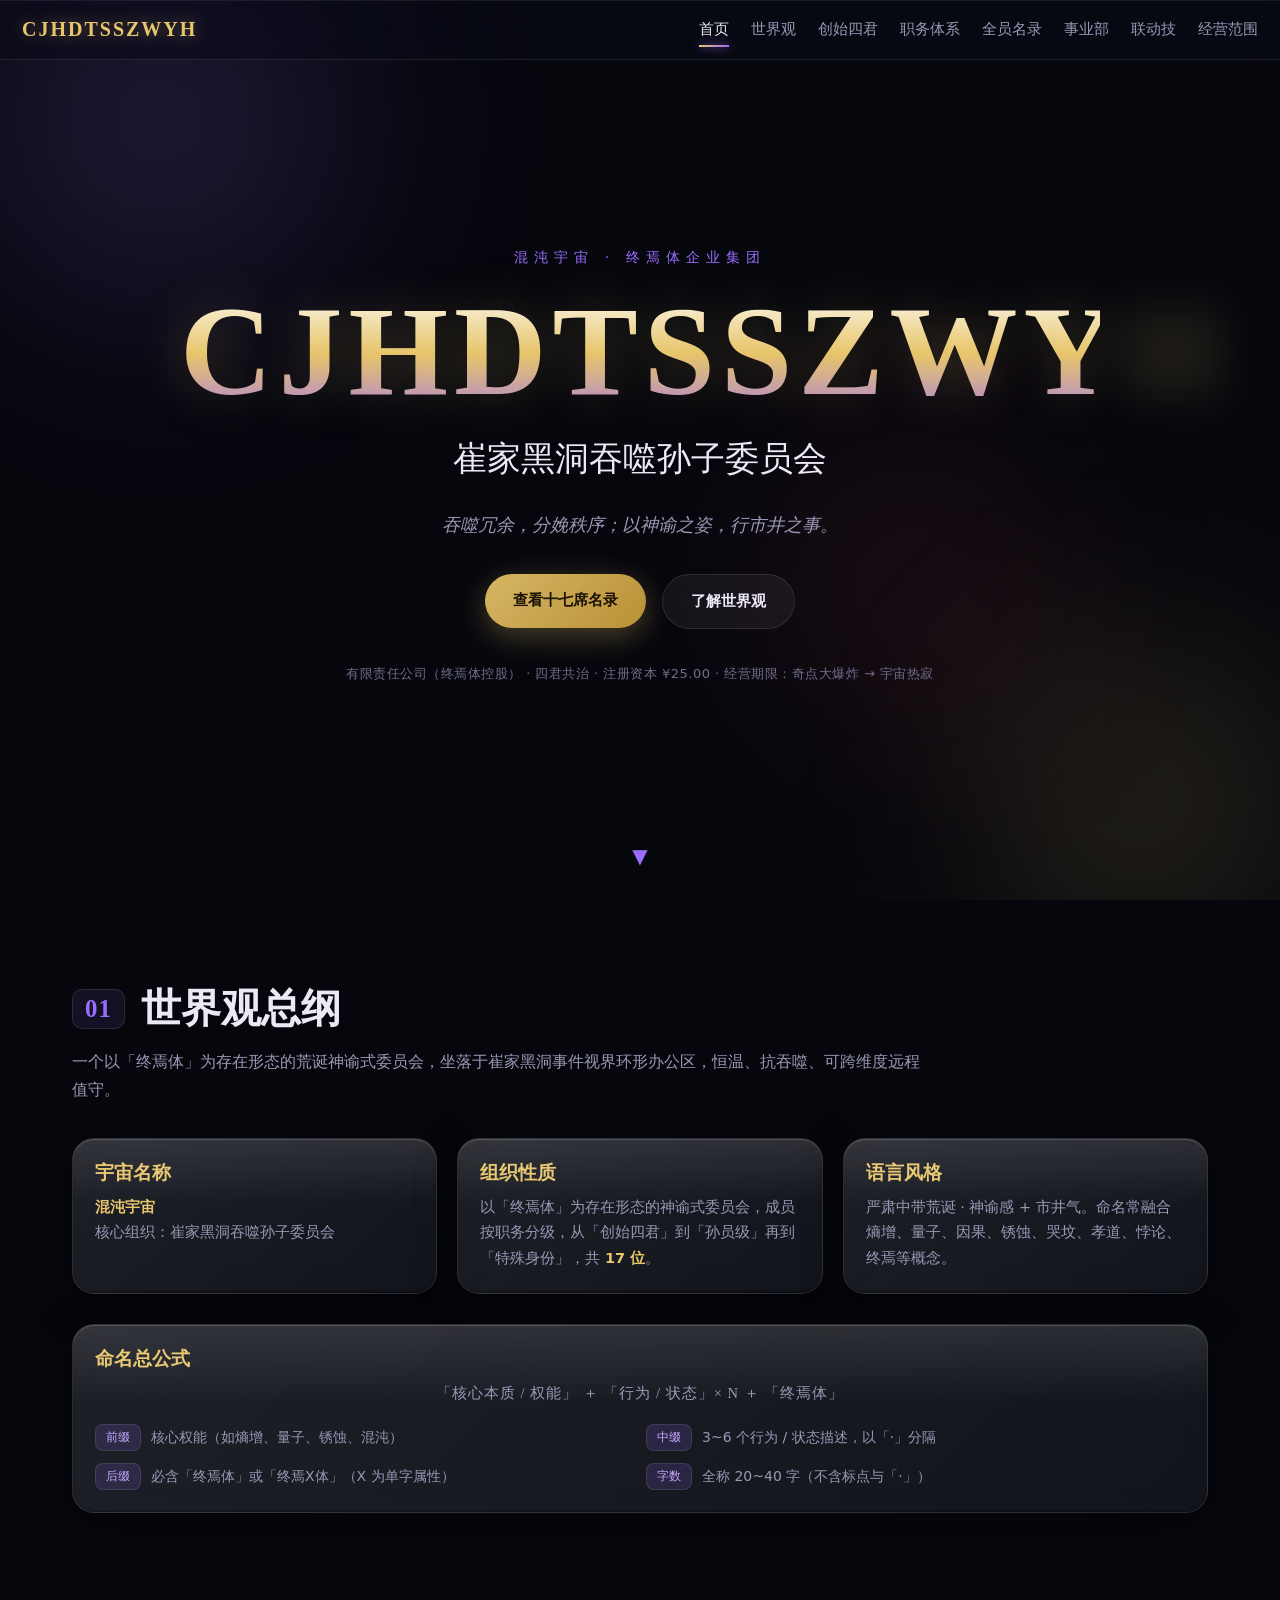
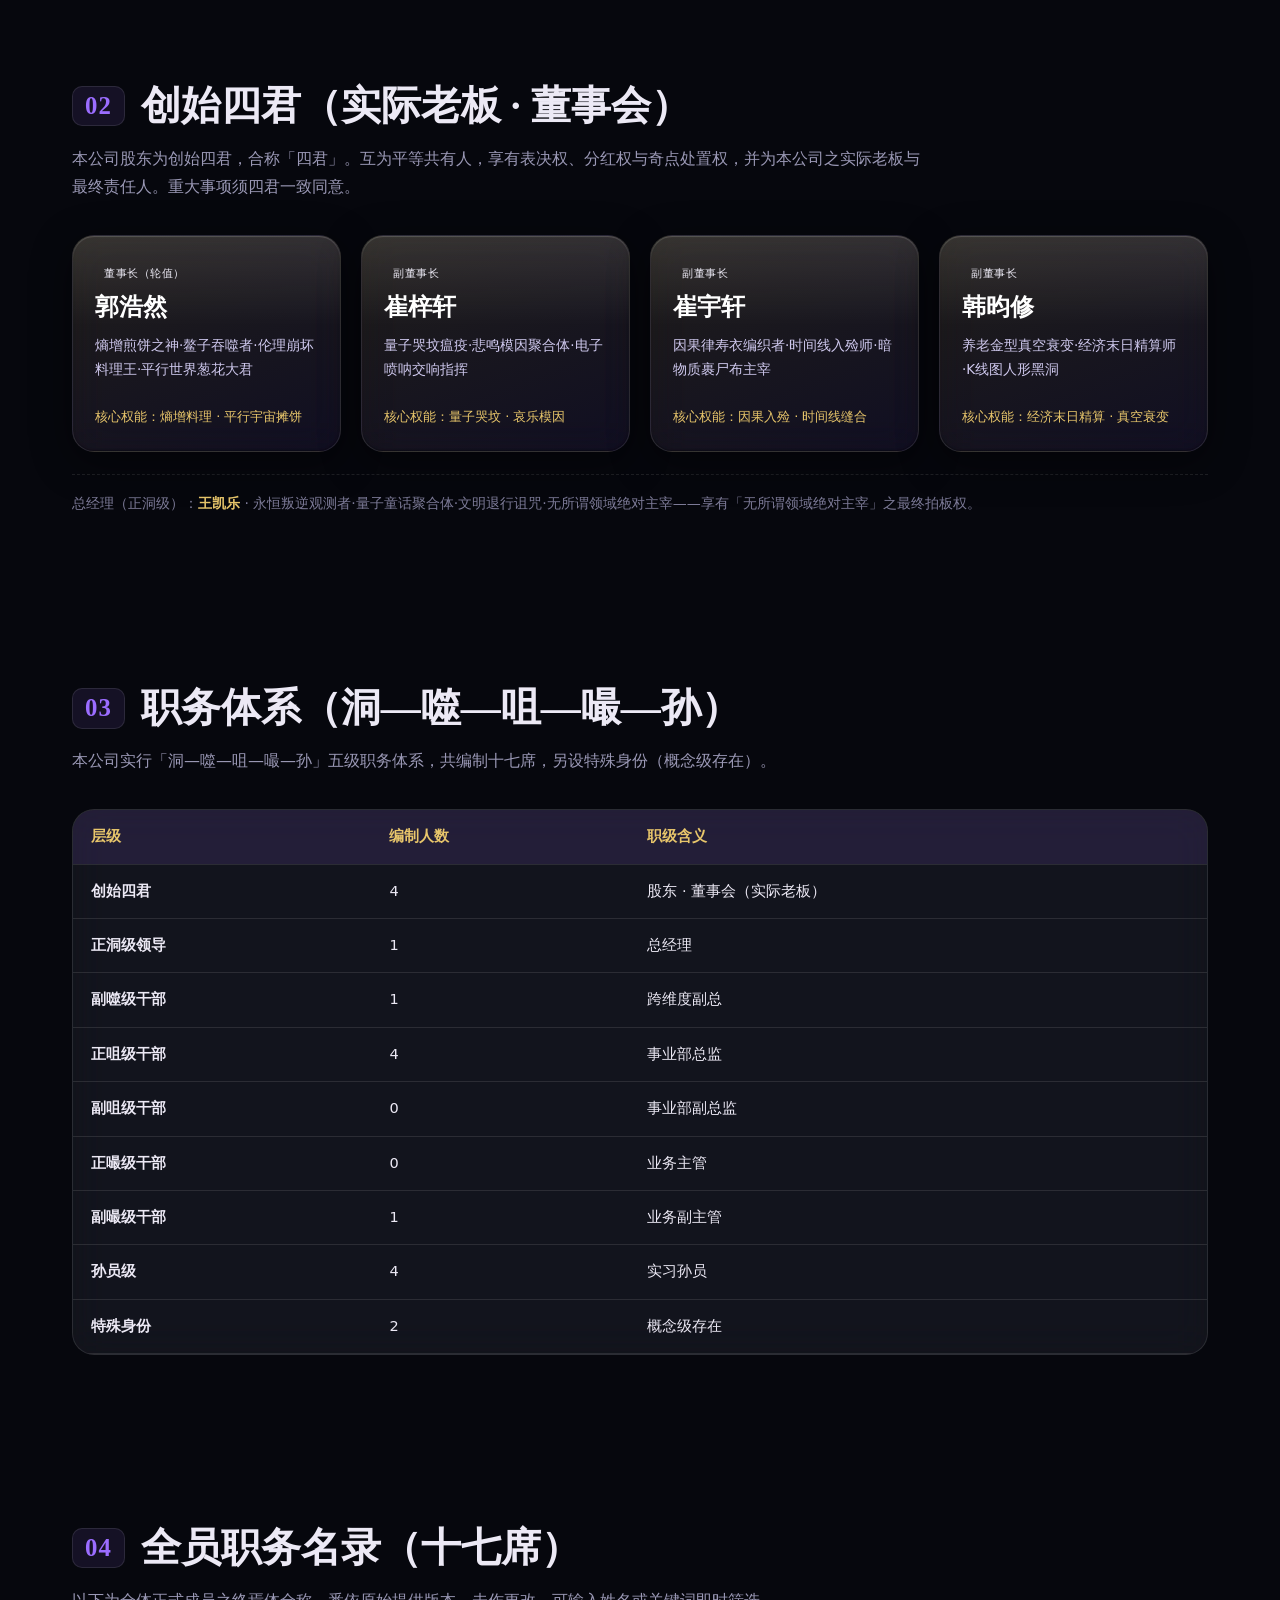
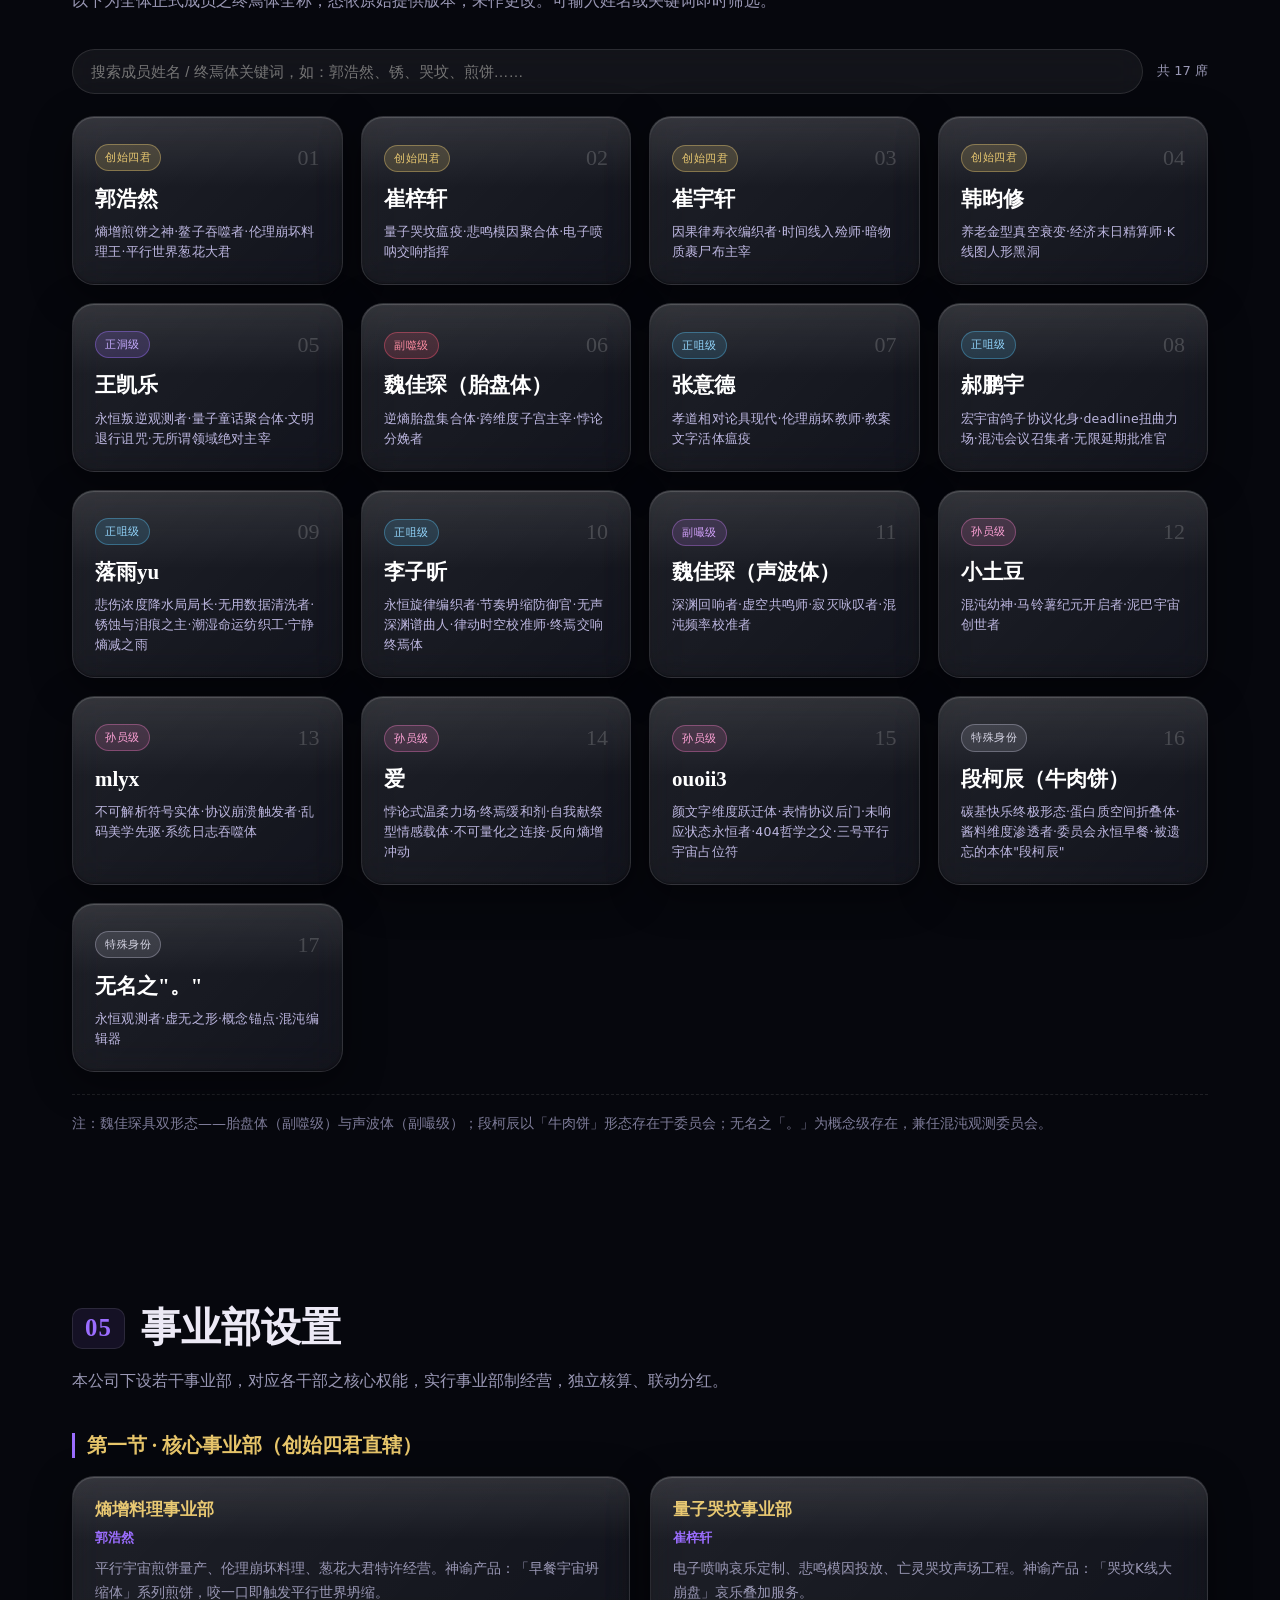
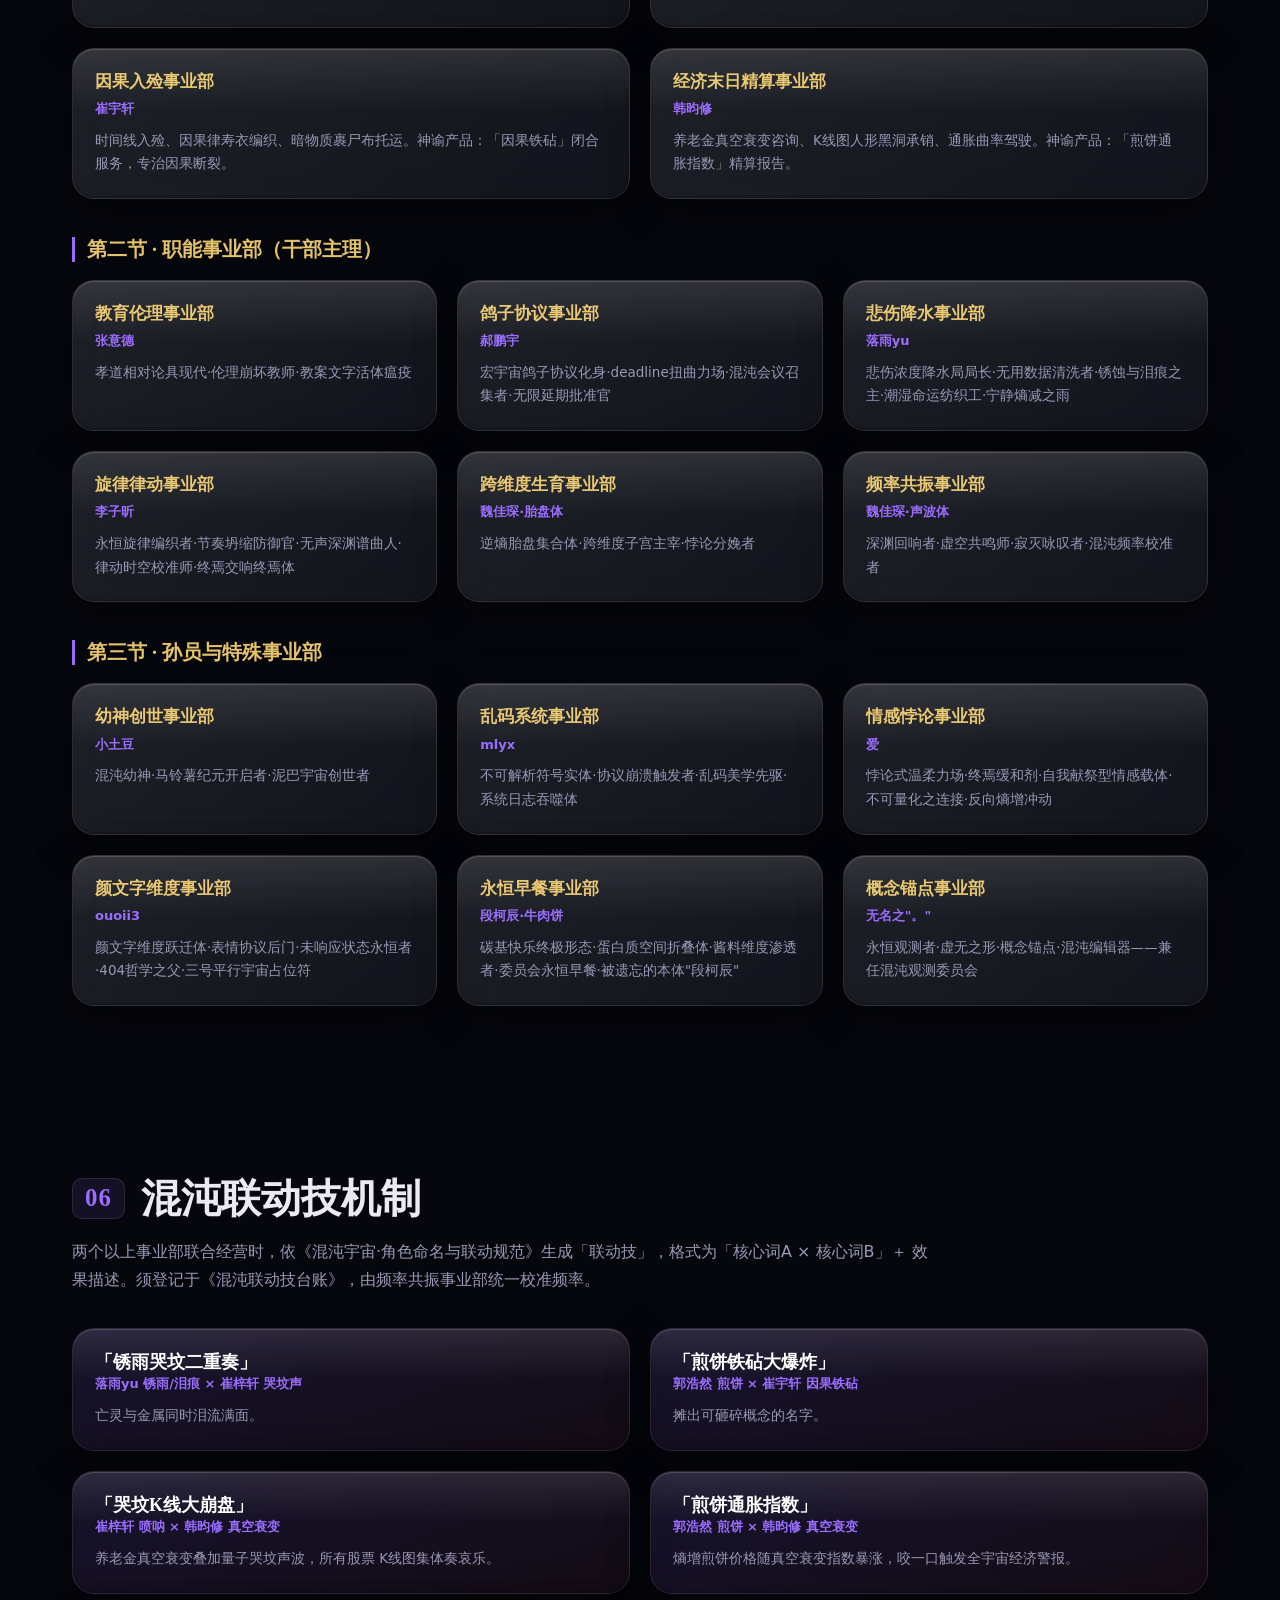
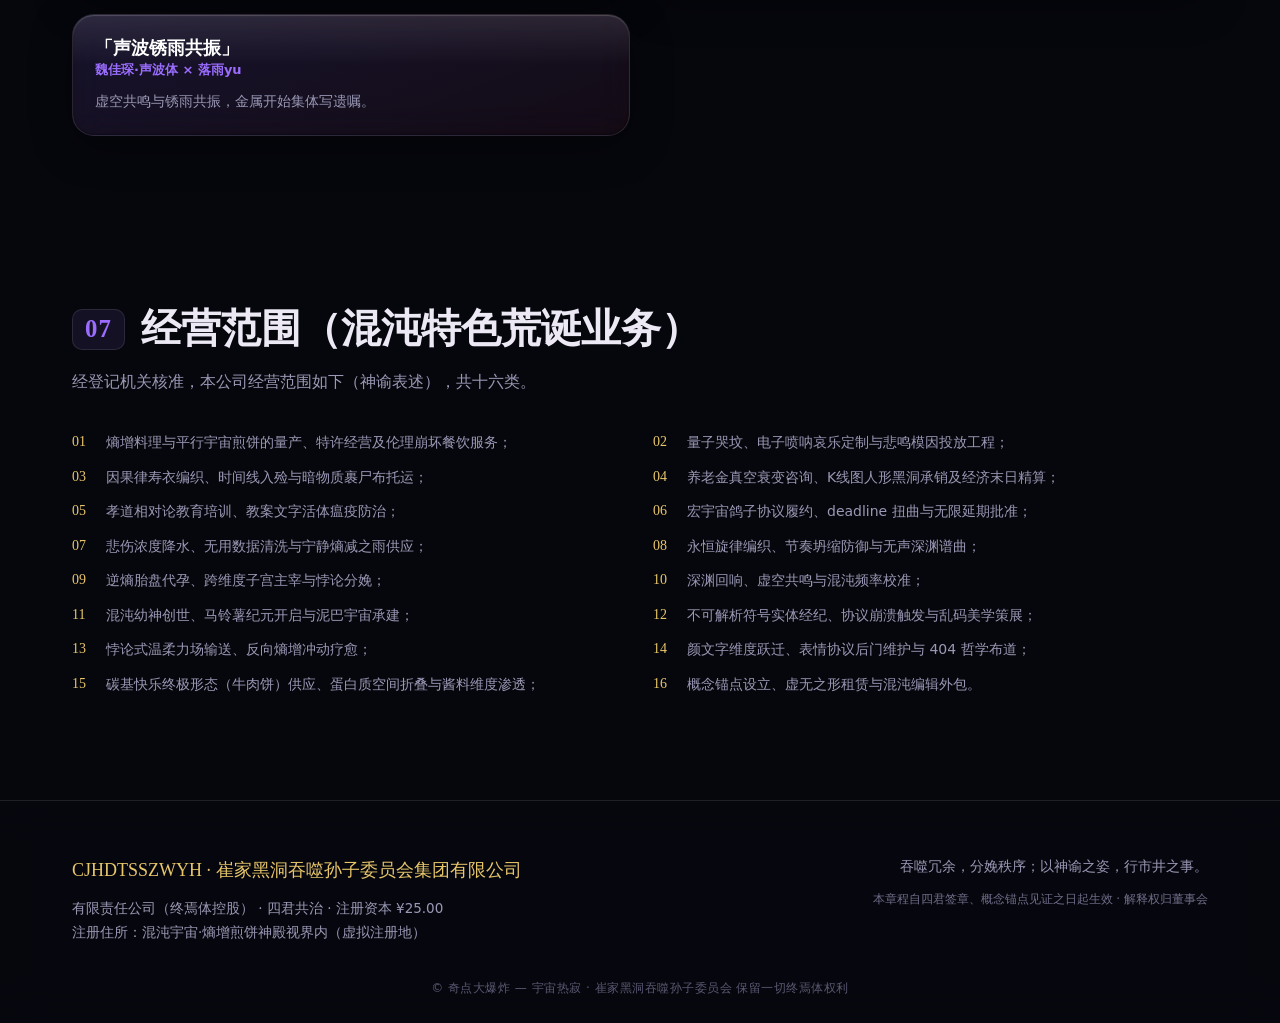
==== commit e7d064d9: "Add files via upload" ====
--- a/index.html
+++ b/index.html
@@ -4,7 +4,7 @@
 <meta charset="UTF-8" />
 <meta name="viewport" content="width=device-width, initial-scale=1.0" />
 <title>CJHDTSSZWYH · 崔家黑洞吞噬孙子委员会 | 混沌宇宙终焉体企业集团</title>
-<meta name="description" content="崔家黑洞吞噬孙子委员会（CJHDTSSZWYH）官方门户——混沌宇宙终焉体企业集团。创始四君共治，二十五席终焉体全员名录、事业部、混沌联动技与荒诞经营范围一览。" />
+<meta name="description" content="崔家黑洞吞噬孙子委员会（CJHDTSSZWYH）官方门户——混沌宇宙终焉体企业集团。创始四君共治，十七席终焉体全员名录、事业部、混沌联动技与荒诞经营范围一览。" />
 <meta name="keywords" content="CJHDTSSZWYH,崔家黑洞吞噬孙子委员会,混沌宇宙,终焉体,创始四君,郭浩然,崔梓轩,崔宇轩,韩昀修,黑洞吞噬孙子委员会" />
 <meta name="author" content="崔家黑洞吞噬孙子委员会集团有限公司" />
 <meta name="theme-color" content="#05060a" />
@@ -16,7 +16,7 @@
   "name": "崔家黑洞吞噬孙子委员会集团有限公司",
   "alternateName": ["崔家黑洞吞噬孙子委员会", "CJHDTSSZWYH"],
   "url": "https://cjhdtsszwyh.netlify.app/",
-  "description": "混沌宇宙终焉体企业集团，由创始四君共治，编制二十五席终焉体成员，主营熵增料理、量子哭坟、因果入殓、经济末日精算等荒诞业务。",
+  "description": "混沌宇宙终焉体企业集团，由创始四君共治，编制十七席终焉体成员，主营熵增料理、量子哭坟、因果入殓、经济末日精算等荒诞业务。",
   "founder": [
     {"@type":"Person","name":"郭浩然"},
     {"@type":"Person","name":"崔梓轩"},
@@ -64,7 +64,7 @@
     <p class="hero-sub">崔家黑洞吞噬孙子委员会</p>
     <p class="hero-tag">吞噬冗余，分娩秩序；以神谕之姿，行市井之事。</p>
     <div class="hero-cta">
-      <a class="btn btn-gold" href="#roster">查看二十五席名录</a>
+      <a class="btn btn-gold" href="#roster">查看十七席名录</a>
       <a class="btn btn-ghost" href="#world">了解世界观</a>
     </div>
     <p class="hero-meta">有限责任公司（终焉体控股） · 四君共治 · 注册资本 ¥25.00 · 经营期限：奇点大爆炸 → 宇宙热寂</p>
@@ -85,7 +85,7 @@
       </div>
       <div class="card soft">
         <h3>组织性质</h3>
-        <p>以「终焉体」为存在形态的神谕式委员会，成员按职务分级，从「创始四君」到「孙员级」再到「特殊身份」，共 <strong>25 位</strong>。</p>
+        <p>以「终焉体」为存在形态的神谕式委员会，成员按职务分级，从「创始四君」到「孙员级」再到「特殊身份」，共 <strong>17 位</strong>。</p>
       </div>
       <div class="card soft">
         <h3>语言风格</h3>
@@ -145,7 +145,7 @@
 <section id="system" class="section">
   <div class="container">
     <h2 class="section-title"><span class="num">03</span>职务体系（洞—噬—咀—嘬—孙）</h2>
-    <p class="lead">本公司实行「洞—噬—咀—嘬—孙」五级职务体系，共编制二十五席，另设特殊身份三级概念级存在。</p>
+    <p class="lead">本公司实行「洞—噬—咀—嘬—孙」五级职务体系，共编制十七席，另设特殊身份（概念级存在）。</p>
     <div class="table-wrap">
       <table class="doc-table">
         <thead><tr><th>层级</th><th>编制人数</th><th>职级含义</th></tr></thead>
@@ -153,12 +153,12 @@
           <tr><td>创始四君</td><td>4</td><td>股东 · 董事会（实际老板）</td></tr>
           <tr><td>正洞级领导</td><td>1</td><td>总经理</td></tr>
           <tr><td>副噬级干部</td><td>1</td><td>跨维度副总</td></tr>
-          <tr><td>正咀级干部</td><td>5</td><td>事业部总监</td></tr>
-          <tr><td>副咀级干部</td><td>2</td><td>事业部副总监</td></tr>
-          <tr><td>正嘬级干部</td><td>2</td><td>业务主管</td></tr>
-          <tr><td>副嘬级干部</td><td>3</td><td>业务副主管</td></tr>
+          <tr><td>正咀级干部</td><td>4</td><td>事业部总监</td></tr>
+          <tr><td>副咀级干部</td><td>0</td><td>事业部副总监</td></tr>
+          <tr><td>正嘬级干部</td><td>0</td><td>业务主管</td></tr>
+          <tr><td>副嘬级干部</td><td>1</td><td>业务副主管</td></tr>
           <tr><td>孙员级</td><td>4</td><td>实习孙员</td></tr>
-          <tr><td>特殊身份</td><td>3</td><td>概念级存在</td></tr>
+          <tr><td>特殊身份</td><td>2</td><td>概念级存在</td></tr>
         </tbody>
       </table>
     </div>
@@ -168,7 +168,7 @@
 <!-- ============ 全员名录 ============ -->
 <section id="roster" class="section section-alt">
   <div class="container">
-    <h2 class="section-title"><span class="num">04</span>全员职务名录（二十五席）</h2>
+    <h2 class="section-title"><span class="num">04</span>全员职务名录（十七席）</h2>
     <p class="lead">以下为全体正式成员之终焉体全称，悉依原始提供版本，未作更改。可输入姓名或关键词即时筛选。</p>
     <div class="search-box">
       <input id="rosterSearch" type="search" placeholder="搜索成员姓名 / 终焉体关键词，如：郭浩然、锈、哭坟、煎饼……" aria-label="搜索成员" />
@@ -183,23 +183,23 @@
       <article class="card member-card" data-name="魏佳琛（胎盘体）" data-level="副噬级"><div class="card-top"><span class="lv lv-2">副噬级</span><span class="no">06</span></div><h3 class="member">魏佳琛（胎盘体）</h3><p class="title-name">逆熵胎盘集合体·跨维度子宫主宰·悖论分娩者</p></article>
       <article class="card member-card" data-name="张意德" data-level="正咀级"><div class="card-top"><span class="lv lv-3">正咀级</span><span class="no">07</span></div><h3 class="member">张意德</h3><p class="title-name">孝道相对论具现代·伦理崩坏教师·教案文字活体瘟疫</p></article>
       <article class="card member-card" data-name="郝鹏宇" data-level="正咀级"><div class="card-top"><span class="lv lv-3">正咀级</span><span class="no">08</span></div><h3 class="member">郝鹏宇</h3><p class="title-name">宏宇宙鸽子协议化身·deadline扭曲力场·混沌会议召集者·无限延期批准官</p></article>
-      <article class="card member-card" data-name="李佳欣" data-level="正咀级"><div class="card-top"><span class="lv lv-3">正咀级</span><span class="no">09</span></div><h3 class="member">李佳欣</h3><p class="title-name">集体情绪弦理论者·氛围场域精算师·笑声分形几何创始人·尴尬坍缩防御者·温馨混沌播种机</p></article>
-      <article class="card member-card" data-name="落雨yu" data-level="正咀级"><div class="card-top"><span class="lv lv-3">正咀级</span><span class="no">10</span></div><h3 class="member">落雨yu</h3><p class="title-name">悲伤浓度降水局局长·无用数据清洗者·锈蚀与泪痕之主·潮湿命运纺织工·宁静熵减之雨</p></article>
-      <article class="card member-card" data-name="李子昕" data-level="正咀级"><div class="card-top"><span class="lv lv-3">正咀级</span><span class="no">11</span></div><h3 class="member">李子昕</h3><p class="title-name">永恒旋律编织者·节奏坍缩防御官·无声深渊谱曲人·律动时空校准师·终焉交响终焉体</p></article>
-      <article class="card member-card" data-name="冯子萱" data-level="副咀级"><div class="card-top"><span class="lv lv-4">副咀级</span><span class="no">12</span></div><h3 class="member">冯子萱</h3><p class="title-name">混沌幼儿园长·悖论橡皮擦持有者·午睡时间扭曲者</p></article>
-      <article class="card member-card" data-name="王锶彤" data-level="副咀级"><div class="card-top"><span class="lv lv-4">副咀级</span><span class="no">13</span></div><h3 class="member">王锶彤</h3><p class="title-name">彩虹辫子时空编织者·橡皮泥悖论雕塑家·哭声分贝转换师</p></article>
-      <article class="card member-card" data-name="董新伟" data-level="正嘬级"><div class="card-top"><span class="lv lv-5">正嘬级</span><span class="no">14</span></div><h3 class="member">董新伟</h3><p class="title-name">旧数据坟场考古学家·冗余信息饲育者·备份悖论守护者·格式化工位领主</p></article>
-      <article class="card member-card" data-name="侯力伟" data-level="正嘬级"><div class="card-top"><span class="lv lv-5">正嘬级</span><span class="no">15</span></div><h3 class="member">侯力伟</h3><p class="title-name">刚性结构应力艺术家·疲劳金属咏叹者·螺丝虚空放逐官·永不润滑之轴</p></article>
-      <article class="card member-card" data-name="魏佳琛（声波体）" data-level="副嘬级"><div class="card-top"><span class="lv lv-6">副嘬级</span><span class="no">16</span></div><h3 class="member">魏佳琛（声波体）</h3><p class="title-name">深渊回响者·虚空共鸣师·寂灭咏叹者·混沌频率校准者</p></article>
-      <article class="card member-card" data-name="郝宇晨" data-level="副嘬级"><div class="card-top"><span class="lv lv-6">副嘬级</span><span class="no">17</span></div><h3 class="member">郝宇晨</h3><p class="title-name">晨间惰性集合体·咖啡因-时空耦合调制者·晨会梦游神·待办事项蒸发者</p></article>
-      <article class="card member-card" data-name="郭富栋" data-level="副嘬级"><div class="card-top"><span class="lv lv-6">副嘬级</span><span class="no">18</span></div><h3 class="member">郭富栋</h3><p class="title-name">不动产熵增推手·水泥森林增生术士·房贷周期律人形载体·公摊面积哲学之父</p></article>
-      <article class="card member-card" data-name="小土豆" data-level="孙员级"><div class="card-top"><span class="lv lv-7">孙员级</span><span class="no">19</span></div><h3 class="member">小土豆</h3><p class="title-name">混沌幼神·马铃薯纪元开启者·泥巴宇宙创世者</p></article>
-      <article class="card member-card" data-name="mlyx" data-level="孙员级"><div class="card-top"><span class="lv lv-7">孙员级</span><span class="no">20</span></div><h3 class="member">mlyx</h3><p class="title-name">不可解析符号实体·协议崩溃触发者·乱码美学先驱·系统日志吞噬体</p></article>
-      <article class="card member-card" data-name="爱" data-level="孙员级"><div class="card-top"><span class="lv lv-7">孙员级</span><span class="no">21</span></div><h3 class="member">爱</h3><p class="title-name">悖论式温柔力场·终焉缓和剂·自我献祭型情感载体·不可量化之连接·反向熵增冲动</p></article>
-      <article class="card member-card" data-name="ouoii3" data-level="孙员级"><div class="card-top"><span class="lv lv-7">孙员级</span><span class="no">22</span></div><h3 class="member">ouoii3</h3><p class="title-name">颜文字维度跃迁体·表情协议后门·未响应状态永恒者·404哲学之父·三号平行宇宙占位符</p></article>
-      <article class="card member-card" data-name="赵梓君" data-level="特殊身份"><div class="card-top"><span class="lv lv-s">特殊身份</span><span class="no">23</span></div><h3 class="member">赵梓君</h3><p class="title-name">永恒花冠缔造者·百花时序守护者·芬芳法则制定者·凋零美学重塑者·赵氏终焉荣华体</p></article>
-      <article class="card member-card" data-name="段柯辰（牛肉饼）" data-level="特殊身份"><div class="card-top"><span class="lv lv-s">特殊身份</span><span class="no">24</span></div><h3 class="member">段柯辰（牛肉饼）</h3><p class="title-name">碳基快乐终极形态·蛋白质空间折叠体·酱料维度渗透者·委员会永恒早餐·被遗忘的本体"段柯辰"</p></article>
-      <article class="card member-card" data-name="无名之。" data-level="特殊身份"><div class="card-top"><span class="lv lv-s">特殊身份</span><span class="no">25</span></div><h3 class="member">无名之"。"</h3><p class="title-name">永恒观测者·虚无之形·概念锚点·混沌编辑器</p></article>
+      
+      <article class="card member-card" data-name="落雨yu" data-level="正咀级"><div class="card-top"><span class="lv lv-3">正咀级</span><span class="no">09</span></div><h3 class="member">落雨yu</h3><p class="title-name">悲伤浓度降水局局长·无用数据清洗者·锈蚀与泪痕之主·潮湿命运纺织工·宁静熵减之雨</p></article>
+      <article class="card member-card" data-name="李子昕" data-level="正咀级"><div class="card-top"><span class="lv lv-3">正咀级</span><span class="no">10</span></div><h3 class="member">李子昕</h3><p class="title-name">永恒旋律编织者·节奏坍缩防御官·无声深渊谱曲人·律动时空校准师·终焉交响终焉体</p></article>
+      
+      
+      
+      
+      <article class="card member-card" data-name="魏佳琛（声波体）" data-level="副嘬级"><div class="card-top"><span class="lv lv-6">副嘬级</span><span class="no">11</span></div><h3 class="member">魏佳琛（声波体）</h3><p class="title-name">深渊回响者·虚空共鸣师·寂灭咏叹者·混沌频率校准者</p></article>
+      
+      
+      <article class="card member-card" data-name="小土豆" data-level="孙员级"><div class="card-top"><span class="lv lv-7">孙员级</span><span class="no">12</span></div><h3 class="member">小土豆</h3><p class="title-name">混沌幼神·马铃薯纪元开启者·泥巴宇宙创世者</p></article>
+      <article class="card member-card" data-name="mlyx" data-level="孙员级"><div class="card-top"><span class="lv lv-7">孙员级</span><span class="no">13</span></div><h3 class="member">mlyx</h3><p class="title-name">不可解析符号实体·协议崩溃触发者·乱码美学先驱·系统日志吞噬体</p></article>
+      <article class="card member-card" data-name="爱" data-level="孙员级"><div class="card-top"><span class="lv lv-7">孙员级</span><span class="no">14</span></div><h3 class="member">爱</h3><p class="title-name">悖论式温柔力场·终焉缓和剂·自我献祭型情感载体·不可量化之连接·反向熵增冲动</p></article>
+      <article class="card member-card" data-name="ouoii3" data-level="孙员级"><div class="card-top"><span class="lv lv-7">孙员级</span><span class="no">15</span></div><h3 class="member">ouoii3</h3><p class="title-name">颜文字维度跃迁体·表情协议后门·未响应状态永恒者·404哲学之父·三号平行宇宙占位符</p></article>
+      
+      <article class="card member-card" data-name="段柯辰（牛肉饼）" data-level="特殊身份"><div class="card-top"><span class="lv lv-s">特殊身份</span><span class="no">16</span></div><h3 class="member">段柯辰（牛肉饼）</h3><p class="title-name">碳基快乐终极形态·蛋白质空间折叠体·酱料维度渗透者·委员会永恒早餐·被遗忘的本体"段柯辰"</p></article>
+      <article class="card member-card" data-name="无名之。" data-level="特殊身份"><div class="card-top"><span class="lv lv-s">特殊身份</span><span class="no">17</span></div><h3 class="member">无名之"。"</h3><p class="title-name">永恒观测者·虚无之形·概念锚点·混沌编辑器</p></article>
     </div>
     <p class="note">注：魏佳琛具双形态——胎盘体（副噬级）与声波体（副嘬级）；段柯辰以「牛肉饼」形态存在于委员会；无名之「。」为概念级存在，兼任混沌观测委员会。</p>
   </div>
@@ -219,21 +219,21 @@
       <div class="card div"><h4>经济末日精算事业部</h4><p class="who">韩昀修</p><p>养老金真空衰变咨询、K线图人形黑洞承销、通胀曲率驾驶。神谕产品：「煎饼通胀指数」精算报告。</p></div>
     </div>
 
-    <h3 class="sub-title">第二节 · 职能事业部（正咀级及以上主理）</h3>
+    <h3 class="sub-title">第二节 · 职能事业部（干部主理）</h3>
     <div class="grid-3">
       <div class="card div"><h4>教育伦理事业部</h4><p class="who">张意德</p><p>孝道相对论具现代·伦理崩坏教师·教案文字活体瘟疫</p></div>
       <div class="card div"><h4>鸽子协议事业部</h4><p class="who">郝鹏宇</p><p>宏宇宙鸽子协议化身·deadline扭曲力场·混沌会议召集者·无限延期批准官</p></div>
-      <div class="card div"><h4>情绪氛围事业部</h4><p class="who">李佳欣</p><p>集体情绪弦理论者·氛围场域精算师·笑声分形几何创始人·尴尬坍缩防御者·温馨混沌播种机</p></div>
+      
       <div class="card div"><h4>悲伤降水事业部</h4><p class="who">落雨yu</p><p>悲伤浓度降水局局长·无用数据清洗者·锈蚀与泪痕之主·潮湿命运纺织工·宁静熵减之雨</p></div>
       <div class="card div"><h4>旋律律动事业部</h4><p class="who">李子昕</p><p>永恒旋律编织者·节奏坍缩防御官·无声深渊谱曲人·律动时空校准师·终焉交响终焉体</p></div>
       <div class="card div"><h4>跨维度生育事业部</h4><p class="who">魏佳琛·胎盘体</p><p>逆熵胎盘集合体·跨维度子宫主宰·悖论分娩者</p></div>
-      <div class="card div"><h4>幼儿园悖论事业部</h4><p class="who">冯子萱</p><p>混沌幼儿园长·悖论橡皮擦持有者·午睡时间扭曲者</p></div>
-      <div class="card div"><h4>彩虹时空事业部</h4><p class="who">王锶彤</p><p>彩虹辫子时空编织者·橡皮泥悖论雕塑家·哭声分贝转换师</p></div>
-      <div class="card div"><h4>数据坟场事业部</h4><p class="who">董新伟</p><p>旧数据坟场考古学家·冗余信息饲育者·备份悖论守护者·格式化工位领主</p></div>
-      <div class="card div"><h4>结构应力事业部</h4><p class="who">侯力伟</p><p>刚性结构应力艺术家·疲劳金属咏叹者·螺丝虚空放逐官·永不润滑之轴</p></div>
+      
+      
+      
+      
       <div class="card div"><h4>频率共振事业部</h4><p class="who">魏佳琛·声波体</p><p>深渊回响者·虚空共鸣师·寂灭咏叹者·混沌频率校准者</p></div>
-      <div class="card div"><h4>晨间惰性事业部</h4><p class="who">郝宇晨</p><p>晨间惰性集合体·咖啡因-时空耦合调制者·晨会梦游神·待办事项蒸发者</p></div>
-      <div class="card div"><h4>不动产熵增事业部</h4><p class="who">郭富栋</p><p>不动产熵增推手·水泥森林增生术士·房贷周期律人形载体·公摊面积哲学之父</p></div>
+      
+      
     </div>
 
     <h3 class="sub-title">第三节 · 孙员与特殊事业部</h3>
@@ -242,7 +242,7 @@
       <div class="card div"><h4>乱码系统事业部</h4><p class="who">mlyx</p><p>不可解析符号实体·协议崩溃触发者·乱码美学先驱·系统日志吞噬体</p></div>
       <div class="card div"><h4>情感悖论事业部</h4><p class="who">爱</p><p>悖论式温柔力场·终焉缓和剂·自我献祭型情感载体·不可量化之连接·反向熵增冲动</p></div>
       <div class="card div"><h4>颜文字维度事业部</h4><p class="who">ouoii3</p><p>颜文字维度跃迁体·表情协议后门·未响应状态永恒者·404哲学之父·三号平行宇宙占位符</p></div>
-      <div class="card div"><h4>花冠芬芳事业部</h4><p class="who">赵梓君</p><p>永恒花冠缔造者·百花时序守护者·芬芳法则制定者·凋零美学重塑者·赵氏终焉荣华体</p></div>
+      
       <div class="card div"><h4>永恒早餐事业部</h4><p class="who">段柯辰·牛肉饼</p><p>碳基快乐终极形态·蛋白质空间折叠体·酱料维度渗透者·委员会永恒早餐·被遗忘的本体"段柯辰"</p></div>
       <div class="card div"><h4>概念锚点事业部</h4><p class="who">无名之"。"</p><p>永恒观测者·虚无之形·概念锚点·混沌编辑器——兼任混沌观测委员会</p></div>
     </div>
@@ -268,7 +268,7 @@
 <section id="business" class="section">
   <div class="container">
     <h2 class="section-title"><span class="num">07</span>经营范围（混沌特色荒诞业务）</h2>
-    <p class="lead">经登记机关核准，本公司经营范围如下（神谕表述），共二十四类。</p>
+    <p class="lead">经登记机关核准，本公司经营范围如下（神谕表述），共十六类。</p>
     <ol class="biz-list">
       <li>熵增料理与平行宇宙煎饼的量产、特许经营及伦理崩坏餐饮服务；</li>
       <li>量子哭坟、电子喷呐哀乐定制与悲鸣模因投放工程；</li>
@@ -276,22 +276,22 @@
       <li>养老金真空衰变咨询、K线图人形黑洞承销及经济末日精算；</li>
       <li>孝道相对论教育培训、教案文字活体瘟疫防治；</li>
       <li>宏宇宙鸽子协议履约、deadline 扭曲与无限延期批准；</li>
-      <li>集体情绪弦理论疏导、尴尬坍缩防御与温馨混沌播种；</li>
+      
       <li>悲伤浓度降水、无用数据清洗与宁静熵减之雨供应；</li>
       <li>永恒旋律编织、节奏坍缩防御与无声深渊谱曲；</li>
       <li>逆熵胎盘代孕、跨维度子宫主宰与悖论分娩；</li>
-      <li>混沌幼儿园托管、悖论橡皮擦零售与午睡时间扭曲；</li>
-      <li>彩虹辫子时空编织、橡皮泥悖论雕塑与哭声分贝转换；</li>
-      <li>旧数据坟场考古、冗余信息饲育与格式化工位领养；</li>
-      <li>刚性结构应力艺术、疲劳金属咏叹与螺丝虚空放逐；</li>
+      
+      
+      
+      
       <li>深渊回响、虚空共鸣与混沌频率校准；</li>
-      <li>晨间惰性管理、咖啡因-时空耦合调制与待办事项蒸发；</li>
-      <li>不动产熵增推手、水泥森林增生与公摊面积哲学咨询；</li>
+      
+      
       <li>混沌幼神创世、马铃薯纪元开启与泥巴宇宙承建；</li>
       <li>不可解析符号实体经纪、协议崩溃触发与乱码美学策展；</li>
       <li>悖论式温柔力场输送、反向熵增冲动疗愈；</li>
       <li>颜文字维度跃迁、表情协议后门维护与 404 哲学布道；</li>
-      <li>永恒花冠缔造、百花时序守护与凋零美学重塑；</li>
+      
       <li>碳基快乐终极形态（牛肉饼）供应、蛋白质空间折叠与酱料维度渗透；</li>
       <li>概念锚点设立、虚无之形租赁与混沌编辑外包。</li>
     </ol>
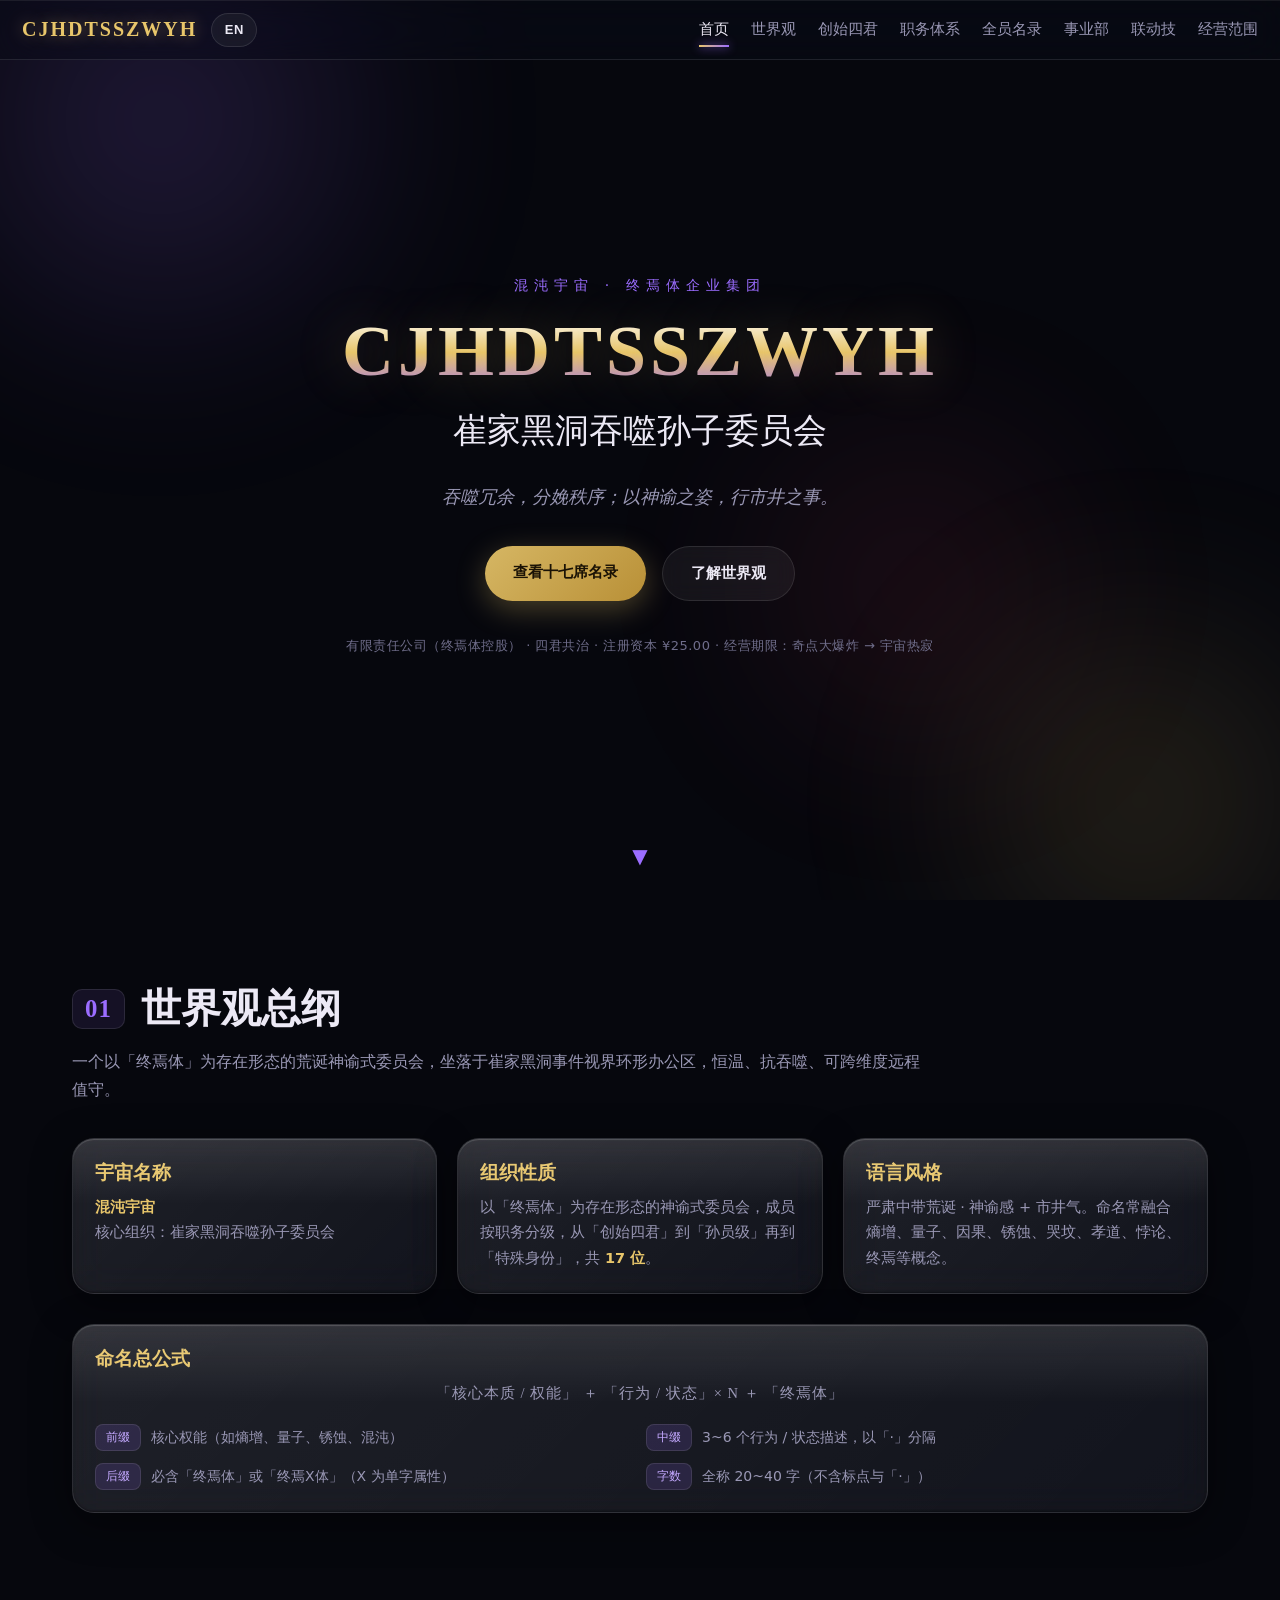
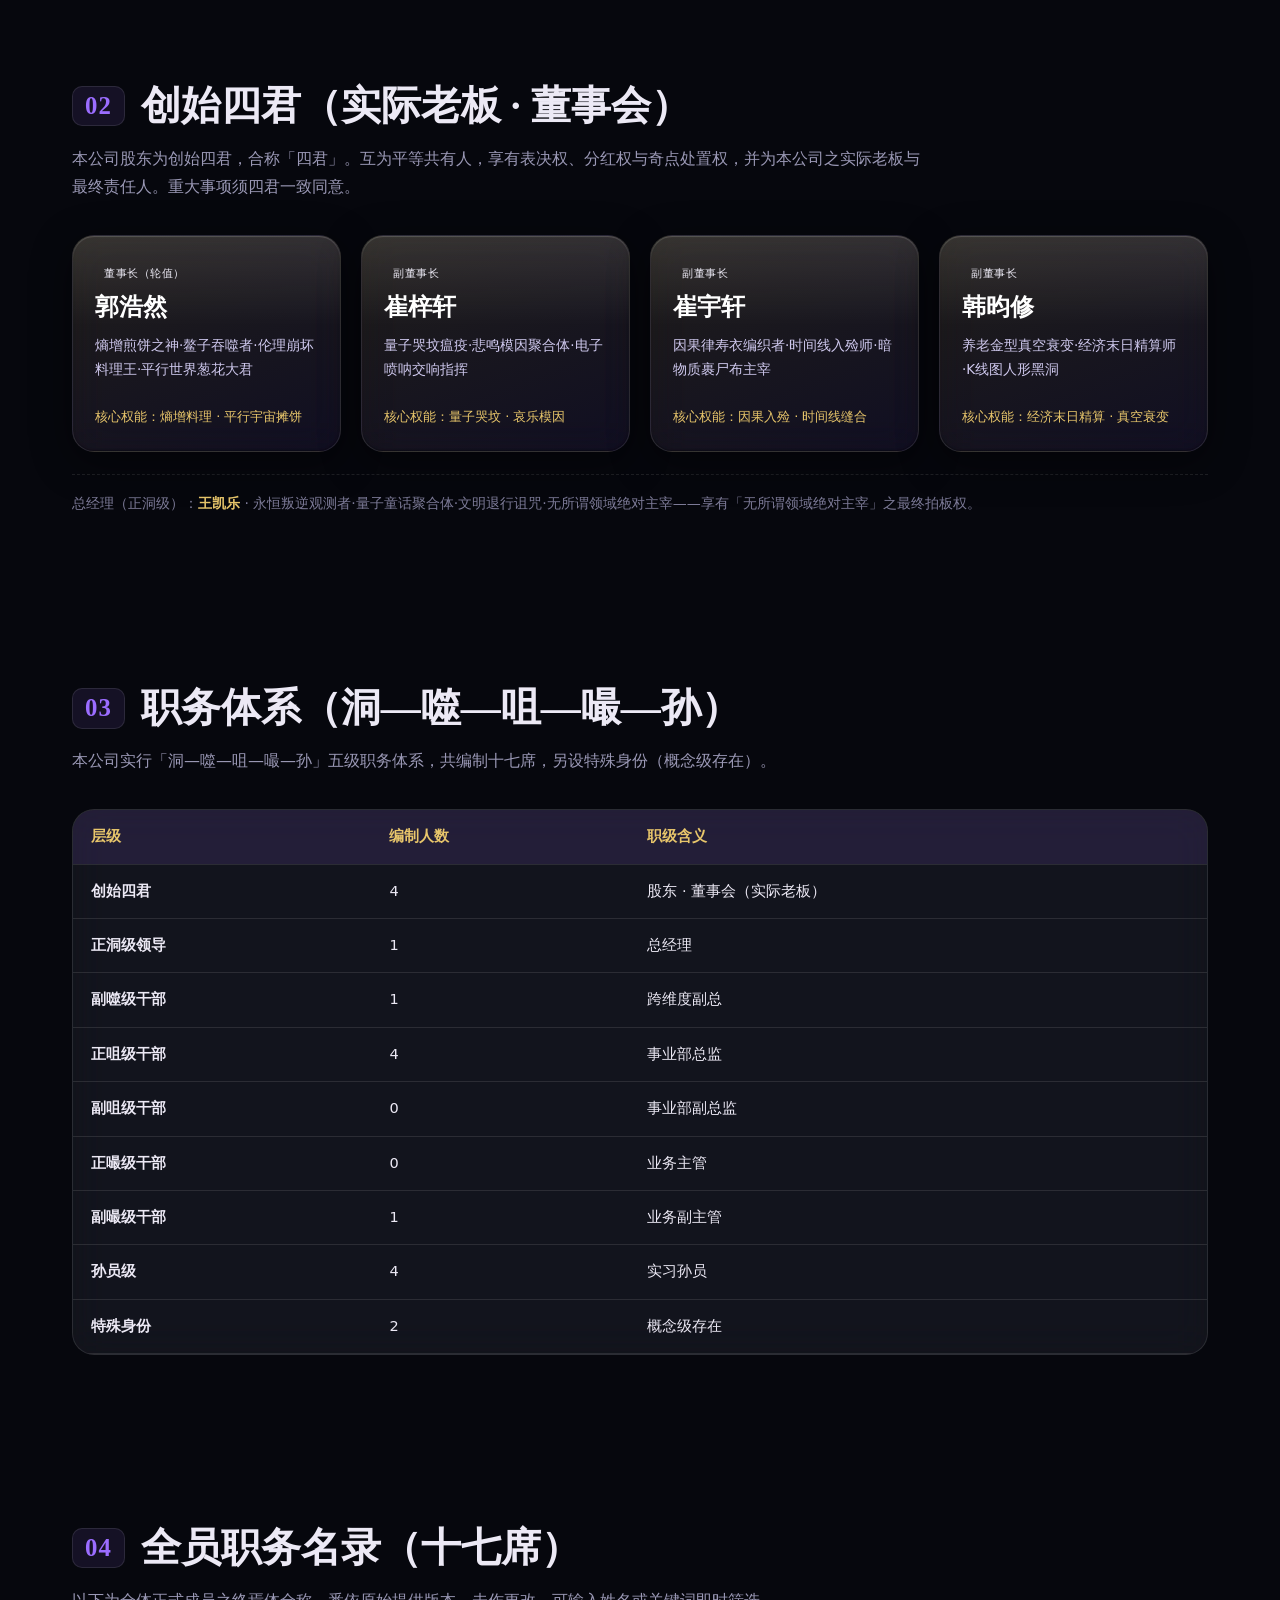
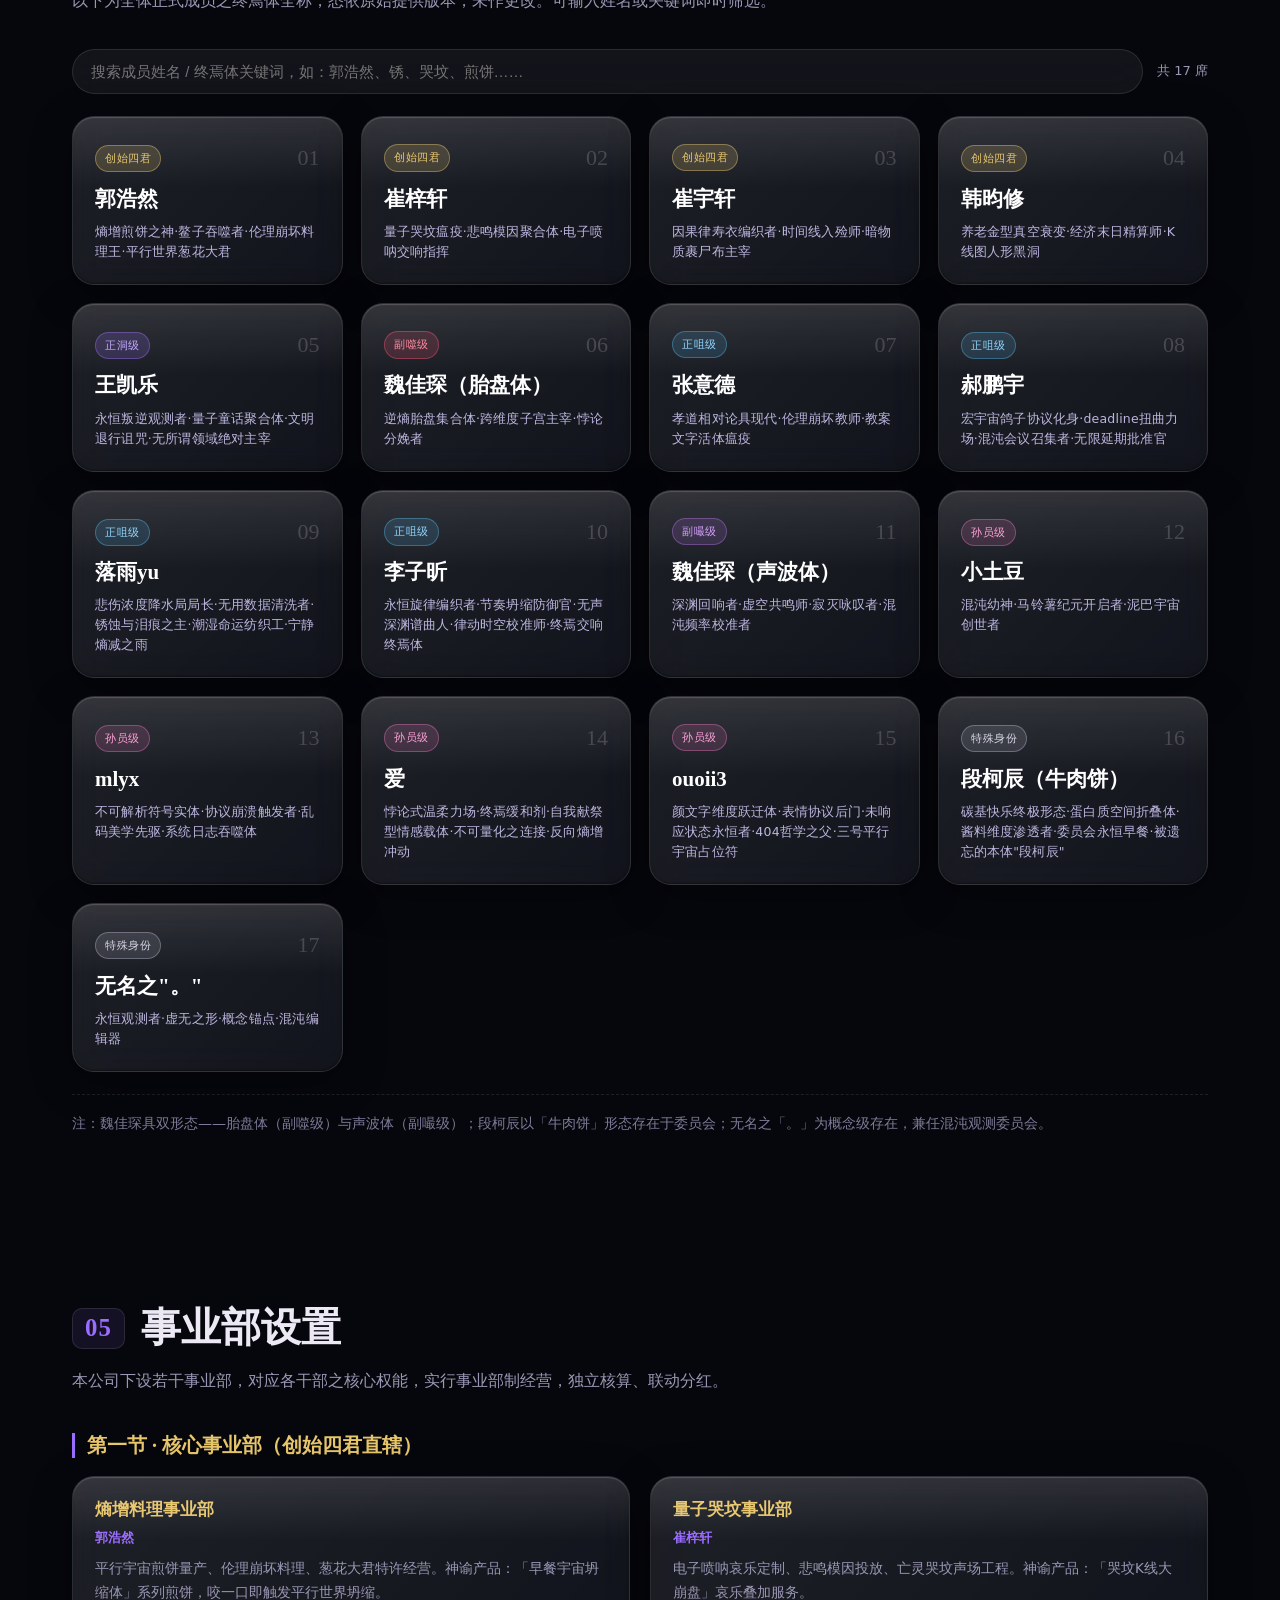
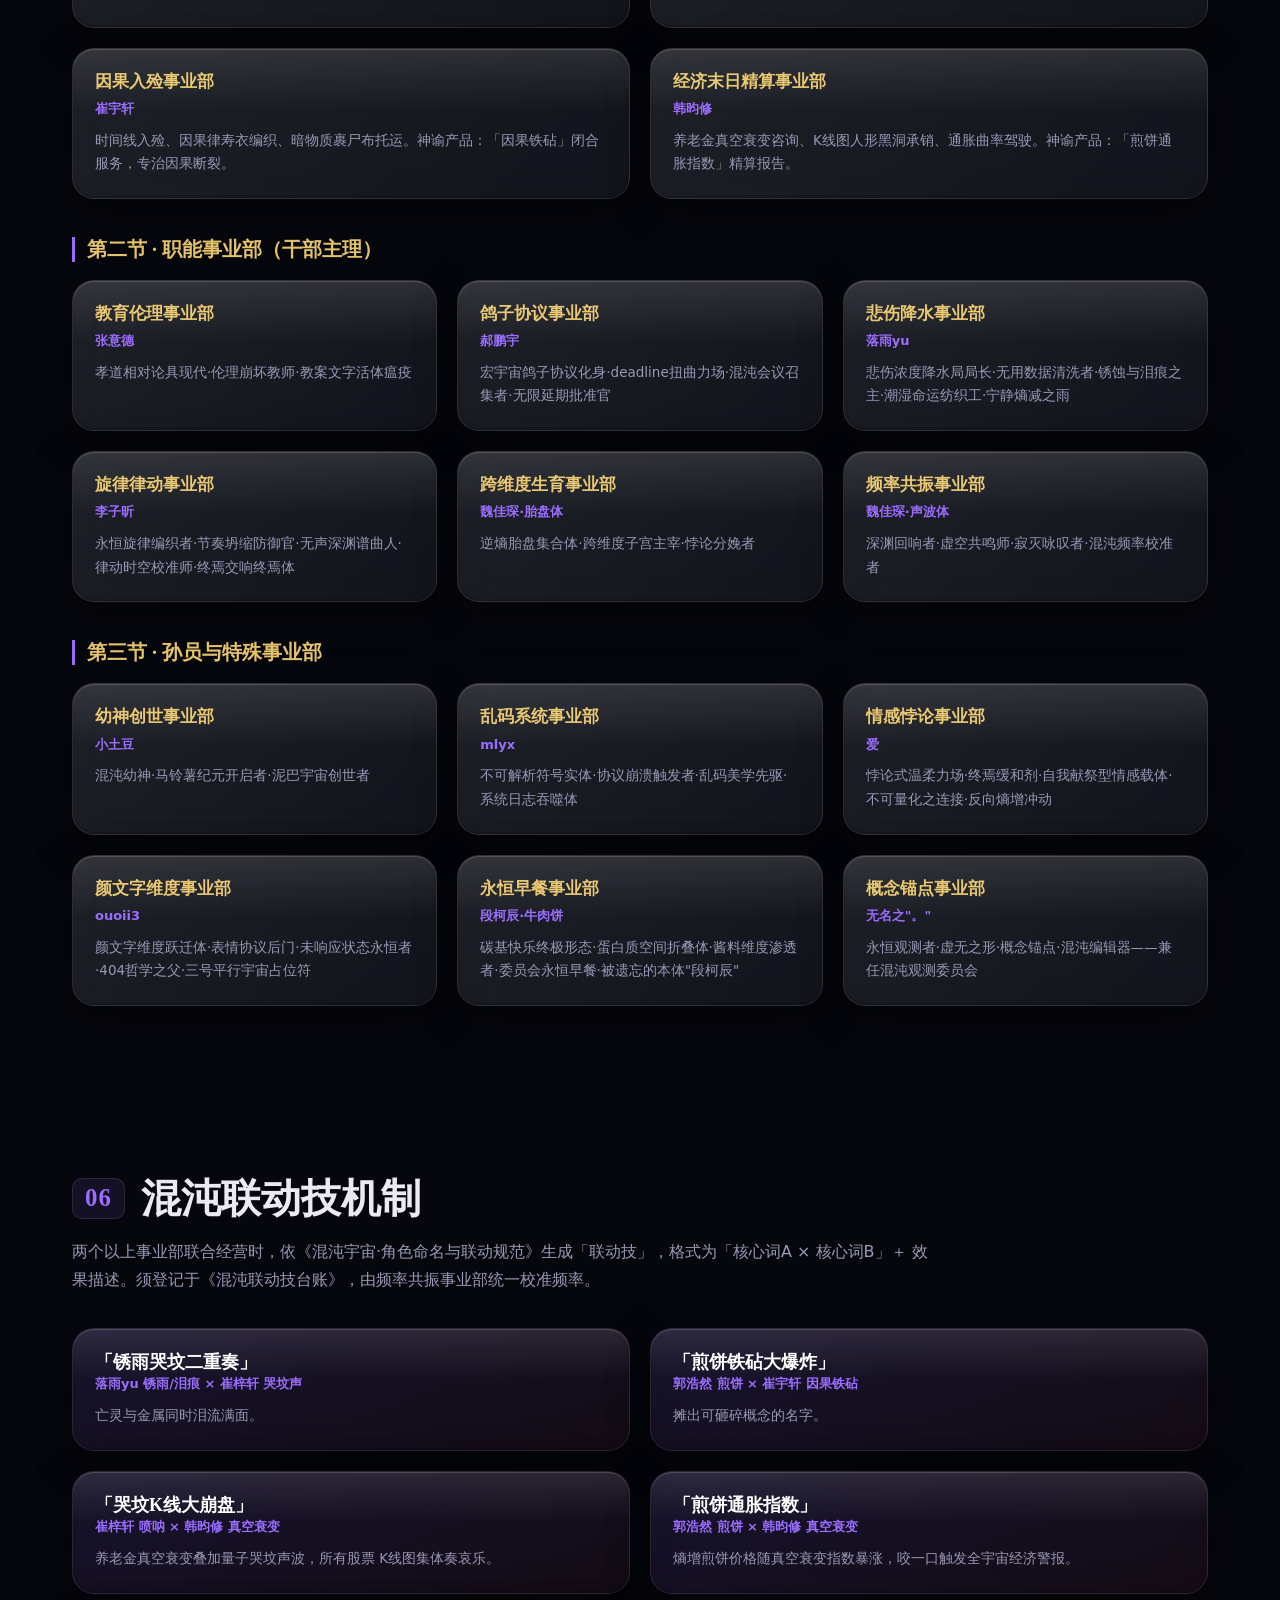
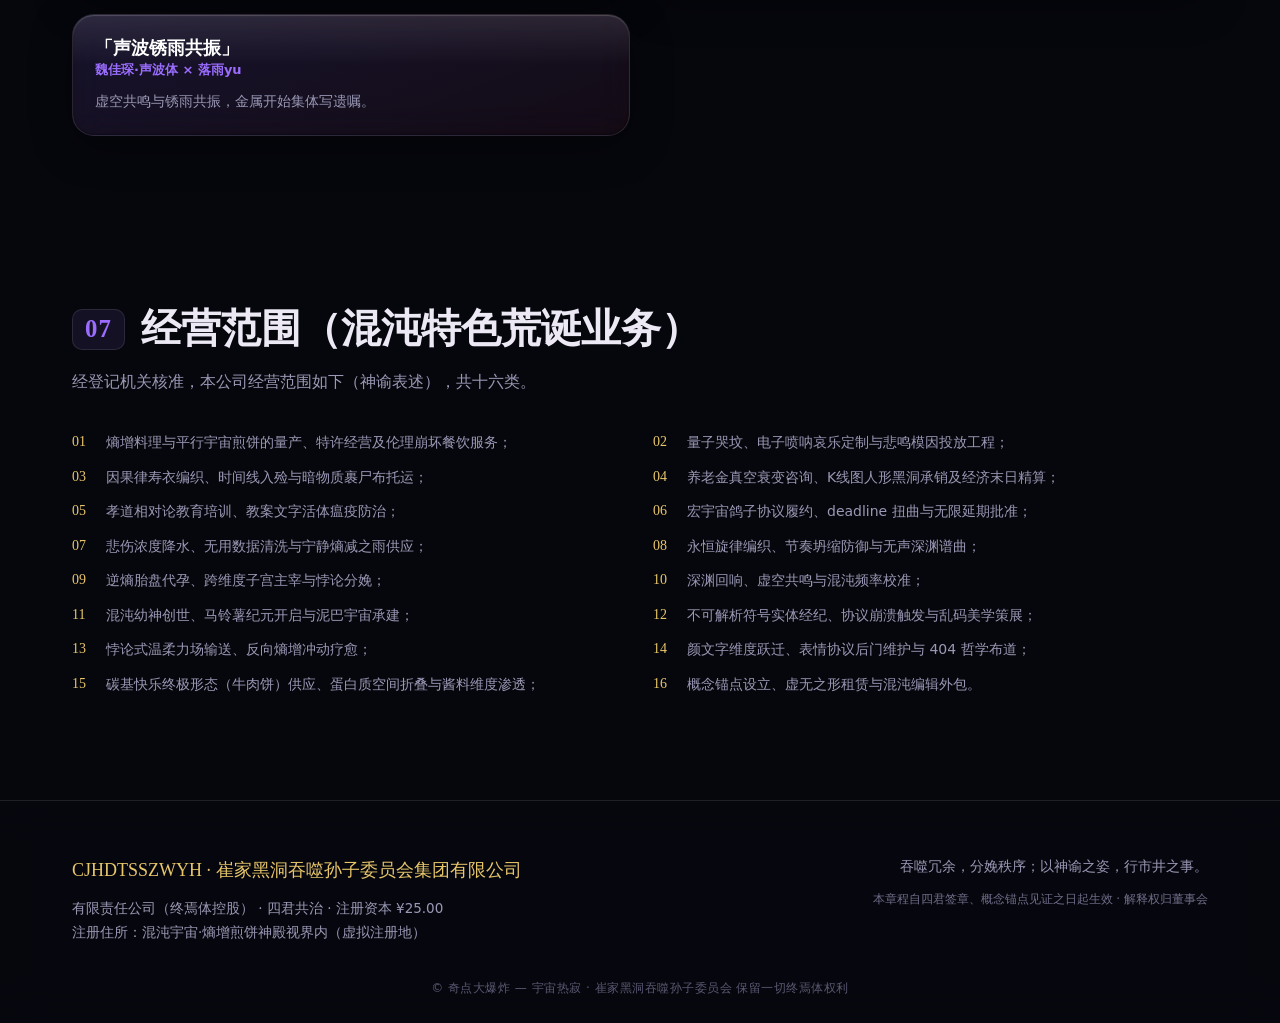
==== commit 2d0fd807: "Add files via upload" ====
--- a/index.html
+++ b/index.html
@@ -20,7 +20,7 @@
   "founder": [
     {"@type":"Person","name":"郭浩然"},
     {"@type":"Person","name":"崔梓轩"},
-    {"@type":"Person","name":"崔宇轩"},
+    {"type":"Person","name":"崔宇轩"},
     {"@type":"Person","name":"韩昀修"}
   ],
   "slogan": "吞噬冗余，分娩秩序；以神谕之姿，行市井之事。"
@@ -42,16 +42,19 @@
 <!-- ============ 导航 ============ -->
 <nav id="nav" class="nav">
   <a class="nav-brand" href="#home">CJHDTSSZWYH</a>
-  <button class="nav-toggle" aria-label="菜单">☰</button>
+  <div class="nav-right">
+    <button class="lang-toggle" id="langToggle" aria-label="切换语言">EN</button>
+    <button class="nav-toggle" aria-label="菜单">☰</button>
+  </div>
   <ul class="nav-links">
-    <li><a href="#home">首页</a></li>
-    <li><a href="#world">世界观</a></li>
-    <li><a href="#founders">创始四君</a></li>
-    <li><a href="#system">职务体系</a></li>
-    <li><a href="#roster">全员名录</a></li>
-    <li><a href="#divisions">事业部</a></li>
-    <li><a href="#links">联动技</a></li>
-    <li><a href="#business">经营范围</a></li>
+    <li><a href="#home" data-en="Home">首页</a></li>
+    <li><a href="#world" data-en="Worldview">世界观</a></li>
+    <li><a href="#founders" data-en="Founders">创始四君</a></li>
+    <li><a href="#system" data-en="Ranks">职务体系</a></li>
+    <li><a href="#roster" data-en="Members">全员名录</a></li>
+    <li><a href="#divisions" data-en="Divisions">事业部</a></li>
+    <li><a href="#links" data-en="Linkage">联动技</a></li>
+    <li><a href="#business" data-en="Business">经营范围</a></li>
   </ul>
 </nav>
 
@@ -59,15 +62,15 @@
 <header id="home" class="hero">
   <div class="hero-stars" aria-hidden="true"></div>
   <div class="hero-inner">
-    <p class="hero-kicker">混沌宇宙 · 终焉体企业集团</p>
+    <p class="hero-kicker" data-en="Chaos-Verse · Terminal-Entity Conglomerate">混沌宇宙 · 终焉体企业集团</p>
     <h1 class="hero-title">CJHDTSSZWYH</h1>
-    <p class="hero-sub">崔家黑洞吞噬孙子委员会</p>
-    <p class="hero-tag">吞噬冗余，分娩秩序；以神谕之姿，行市井之事。</p>
+    <p class="hero-sub" data-en="Cui Family Black-Hole Devouring-Grandson Committee">崔家黑洞吞噬孙子委员会</p>
+    <p class="hero-tag" data-en="Devour the redundant, deliver order; in the bearing of an oracle, the deeds of the mundane.">吞噬冗余，分娩秩序；以神谕之姿，行市井之事。</p>
     <div class="hero-cta">
-      <a class="btn btn-gold" href="#roster">查看十七席名录</a>
-      <a class="btn btn-ghost" href="#world">了解世界观</a>
-    </div>
-    <p class="hero-meta">有限责任公司（终焉体控股） · 四君共治 · 注册资本 ¥25.00 · 经营期限：奇点大爆炸 → 宇宙热寂</p>
+      <a class="btn btn-gold" href="#roster" data-en="View 17 Members">查看十七席名录</a>
+      <a class="btn btn-ghost" href="#world" data-en="Explore Worldview">了解世界观</a>
+    </div>
+    <p class="hero-meta" data-en="LLC (Terminal-Entity Holding) · Co-governed by Four Sovereigns · Registered Capital ¥25.00 · Term: Big Bang → Universal Heat Death">有限责任公司（终焉体控股） · 四君共治 · 注册资本 ¥25.00 · 经营期限：奇点大爆炸 → 宇宙热寂</p>
   </div>
   <a class="scroll-hint" href="#world" aria-label="向下滚动">▼</a>
 </header>
@@ -75,32 +78,32 @@
 <!-- ============ 世界观 ============ -->
 <section id="world" class="section">
   <div class="container">
-    <h2 class="section-title"><span class="num">01</span>世界观总纲</h2>
-    <p class="lead">一个以「终焉体」为存在形态的荒诞神谕式委员会，坐落于崔家黑洞事件视界环形办公区，恒温、抗吞噬、可跨维度远程值守。</p>
+    <h2 class="section-title"><span class="num">01</span><span data-en="Worldview Charter">世界观总纲</span></h2>
+    <p class="lead" data-en="An absurd, oracle-like committee existing as 'Terminal-Entities', seated on the event-horizon ring office of the Cui Family Black Hole — climate-controlled, devour-proof, remotely staffed across dimensions.">一个以「终焉体」为存在形态的荒诞神谕式委员会，坐落于崔家黑洞事件视界环形办公区，恒温、抗吞噬、可跨维度远程值守。</p>
 
     <div class="grid-3">
       <div class="card soft">
-        <h3>宇宙名称</h3>
-        <p><strong>混沌宇宙</strong><br/>核心组织：崔家黑洞吞噬孙子委员会</p>
+        <h3 data-en="Universe Name">宇宙名称</h3>
+        <p><strong data-en="Chaos-Verse">混沌宇宙</strong><br/><span data-en="Core Org: Cui Family Black-Hole Devouring-Grandson Committee">核心组织：崔家黑洞吞噬孙子委员会</span></p>
       </div>
       <div class="card soft">
-        <h3>组织性质</h3>
-        <p>以「终焉体」为存在形态的神谕式委员会，成员按职务分级，从「创始四君」到「孙员级」再到「特殊身份」，共 <strong>17 位</strong>。</p>
+        <h3 data-en="Nature">组织性质</h3>
+        <p data-en="An oracle-like committee existing as 'Terminal-Entities', members tiered by office — from the Four Founding Sovereigns to Apprentice Grandsons to Special Identities, 17 in total.">以「终焉体」为存在形态的神谕式委员会，成员按职务分级，从「创始四君」到「孙员级」再到「特殊身份」，共 <strong>17 位</strong>。</p>
       </div>
       <div class="card soft">
-        <h3>语言风格</h3>
-        <p>严肃中带荒诞 · 神谕感 + 市井气。命名常融合熵增、量子、因果、锈蚀、哭坟、孝道、悖论、终焉等概念。</p>
+        <h3 data-en="Language Style">语言风格</h3>
+        <p data-en="Solemn yet absurd · oracle-feel + streetwise. Names fuse entropy-increase, quantum, causality, rust, grave-wailing, filial piety, paradox, terminality.">严肃中带荒诞 · 神谕感 + 市井气。命名常融合熵增、量子、因果、锈蚀、哭坟、孝道、悖论、终焉等概念。</p>
       </div>
     </div>
 
     <div class="formula card soft">
-      <h3>命名总公式</h3>
-      <p class="formula-line">「核心本质 / 权能」 ＋ 「行为 / 状态」× N ＋ 「终焉体」</p>
+      <h3 data-en="Naming Formula">命名总公式</h3>
+      <p class="formula-line" data-en="Core Essence / Authority + Behavior / State × N + Terminal-Entity">「核心本质 / 权能」 ＋ 「行为 / 状态」× N ＋ 「终焉体」</p>
       <ul class="formula-list">
-        <li><span class="tag">前缀</span> 核心权能（如熵增、量子、锈蚀、混沌）</li>
-        <li><span class="tag">中缀</span> 3~6 个行为 / 状态描述，以「·」分隔</li>
-        <li><span class="tag">后缀</span> 必含「终焉体」或「终焉X体」（X 为单字属性）</li>
-        <li><span class="tag">字数</span> 全称 20~40 字（不含标点与「·」）</li>
+        <li><span class="tag" data-en="Prefix">前缀</span> <span data-en="Core authority (e.g. entropy-increase, quantum, rust, chaos)">核心权能（如熵增、量子、锈蚀、混沌）</span></li>
+        <li><span class="tag" data-en="Infix">中缀</span> <span data-en="3–6 behavior/state phrases, separated by '·'">3~6 个行为 / 状态描述，以「·」分隔</span></li>
+        <li><span class="tag" data-en="Suffix">后缀</span> <span data-en="must contain 'Terminal-Entity' or 'Terminal-X-Entity' (X = a single-char attribute)">必含「终焉体」或「终焉X体」（X 为单字属性）</span></li>
+        <li><span class="tag" data-en="Length">字数</span> <span data-en="full name 20–40 chars (excluding punctuation and '·')">全称 20~40 字（不含标点与「·」）</span></li>
       </ul>
     </div>
   </div>
@@ -109,56 +112,56 @@
 <!-- ============ 创始四君 ============ -->
 <section id="founders" class="section section-alt">
   <div class="container">
-    <h2 class="section-title"><span class="num">02</span>创始四君（实际老板 · 董事会）</h2>
-    <p class="lead">本公司股东为创始四君，合称「四君」。互为平等共有人，享有表决权、分红权与奇点处置权，并为本公司之实际老板与最终责任人。重大事项须四君一致同意。</p>
+    <h2 class="section-title"><span class="num">02</span><span data-en="The Four Founding Sovereigns (Actual Owners · Board)">创始四君（实际老板 · 董事会）</span></h2>
+    <p class="lead" data-en="The shareholders are the Four Founding Sovereigns, jointly called 'the Four Sovereigns'. Equal co-owners with voting, dividend and singularity-disposal rights — the actual owners and ultimate liability bearers. Major matters require unanimous consent.">本公司股东为创始四君，合称「四君」。互为平等共有人，享有表决权、分红权与奇点处置权，并为本公司之实际老板与最终责任人。重大事项须四君一致同意。</p>
     <div class="grid-4">
       <article class="card founder">
-        <span class="lv lv-founder">董事长（轮值）</span>
-        <h3 class="member">郭浩然</h3>
-        <p class="title-name">熵增煎饼之神·鳌子吞噬者·伦理崩坏料理王·平行世界葱花大君</p>
-        <p class="power">核心权能：熵增料理 · 平行宇宙摊饼</p>
+        <span class="lv lv-founder" data-en="Chairman (Rotating)">董事长（轮值）</span>
+        <h3 class="member" data-en="Guo Haoran">郭浩然</h3>
+        <p class="title-name" data-en="God of Entropic Jianbing · Devourer of the Griddle · King of Ethics-Collapsing Cuisine · Grand Onion-Lord of Parallel Worlds">熵增煎饼之神·鳌子吞噬者·伦理崩坏料理王·平行世界葱花大君</p>
+        <p class="power" data-en="Core Authority: Entropic Cuisine · Multiversal Jianbing">核心权能：熵增料理 · 平行宇宙摊饼</p>
       </article>
       <article class="card founder">
-        <span class="lv lv-founder">副董事长</span>
-        <h3 class="member">崔梓轩</h3>
-        <p class="title-name">量子哭坟瘟疫·悲鸣模因聚合体·电子喷呐交响指挥</p>
-        <p class="power">核心权能：量子哭坟 · 哀乐模因</p>
+        <span class="lv lv-founder" data-en="Vice-Chairman">副董事长</span>
+        <h3 class="member" data-en="Cui Zixuan">崔梓轩</h3>
+        <p class="title-name" data-en="Quantum Wailing-Plague · Aggregate of Lament Memes · Conductor of the Electronic Suona Symphony">量子哭坟瘟疫·悲鸣模因聚合体·电子喷呐交响指挥</p>
+        <p class="power" data-en="Core Authority: Quantum Grave-Wail · Funeral Memes">核心权能：量子哭坟 · 哀乐模因</p>
       </article>
       <article class="card founder">
-        <span class="lv lv-founder">副董事长</span>
-        <h3 class="member">崔宇轩</h3>
-        <p class="title-name">因果律寿衣编织者·时间线入殓师·暗物质裹尸布主宰</p>
-        <p class="power">核心权能：因果入殓 · 时间线缝合</p>
+        <span class="lv lv-founder" data-en="Vice-Chairman">副董事长</span>
+        <h3 class="member" data-en="Cui Yuxuan">崔宇轩</h3>
+        <p class="title-name" data-en="Weaver of Causal Shrouds · Timelines' Undertaker · Sovereign of the Dark-Matter Funeral Linen">因果律寿衣编织者·时间线入殓师·暗物质裹尸布主宰</p>
+        <p class="power" data-en="Core Authority: Causal Funeral · Timeline Stitching">核心权能：因果入殓 · 时间线缝合</p>
       </article>
       <article class="card founder">
-        <span class="lv lv-founder">副董事长</span>
-        <h3 class="member">韩昀修</h3>
-        <p class="title-name">养老金型真空衰变·经济末日精算师·K线图人形黑洞</p>
-        <p class="power">核心权能：经济末日精算 · 真空衰变</p>
+        <span class="lv lv-founder" data-en="Vice-Chairman">副董事长</span>
+        <h3 class="member" data-en="Han Yunxiu">韩昀修</h3>
+        <p class="title-name" data-en="Pension-Type Vacuum Decay · Actuary of Economic Doomsday · The Human K-Line Black Hole">养老金型真空衰变·经济末日精算师·K线图人形黑洞</p>
+        <p class="power" data-en="Core Authority: Economic Doomsday Actuary · Vacuum Decay">核心权能：经济末日精算 · 真空衰变</p>
       </article>
     </div>
-    <p class="note">总经理（正洞级）：<strong>王凯乐</strong> · 永恒叛逆观测者·量子童话聚合体·文明退行诅咒·无所谓领域绝对主宰——享有「无所谓领域绝对主宰」之最终拍板权。</p>
+    <p class="note" data-en="General Manager (Top-Cave Level): Wang Kaile · Eternal Observer of Rebellion · Quantum Fairy-Tale Aggregate · Curse of Civilizational Regression · Absolute Sovereign of the Whatever-Field — holds the final say of the 'Absolute Sovereign of the Whatever-Field'.">总经理（正洞级）：<strong>王凯乐</strong> · 永恒叛逆观测者·量子童话聚合体·文明退行诅咒·无所谓领域绝对主宰——享有「无所谓领域绝对主宰」之最终拍板权。</p>
   </div>
 </section>
 
 <!-- ============ 职务体系 ============ -->
 <section id="system" class="section">
   <div class="container">
-    <h2 class="section-title"><span class="num">03</span>职务体系（洞—噬—咀—嘬—孙）</h2>
-    <p class="lead">本公司实行「洞—噬—咀—嘬—孙」五级职务体系，共编制十七席，另设特殊身份（概念级存在）。</p>
+    <h2 class="section-title"><span class="num">03</span><span data-en="Rank System (Cave—Devour—Mouth—Sip—Grandson)">职务体系（洞—噬—咀—嘬—孙）</span></h2>
+    <p class="lead" data-en="The company applies a five-tier rank system of 'Cave—Devour—Mouth—Sip—Grandson', staffing 17 seats in total, plus Special Identities (conceptual existences).">本公司实行「洞—噬—咀—嘬—孙」五级职务体系，共编制十七席，另设特殊身份（概念级存在）。</p>
     <div class="table-wrap">
       <table class="doc-table">
-        <thead><tr><th>层级</th><th>编制人数</th><th>职级含义</th></tr></thead>
+        <thead><tr><th data-en="Tier">层级</th><th data-en="Headcount">编制人数</th><th data-en="Role Meaning">职级含义</th></tr></thead>
         <tbody>
-          <tr><td>创始四君</td><td>4</td><td>股东 · 董事会（实际老板）</td></tr>
-          <tr><td>正洞级领导</td><td>1</td><td>总经理</td></tr>
-          <tr><td>副噬级干部</td><td>1</td><td>跨维度副总</td></tr>
-          <tr><td>正咀级干部</td><td>4</td><td>事业部总监</td></tr>
-          <tr><td>副咀级干部</td><td>0</td><td>事业部副总监</td></tr>
-          <tr><td>正嘬级干部</td><td>0</td><td>业务主管</td></tr>
-          <tr><td>副嘬级干部</td><td>1</td><td>业务副主管</td></tr>
-          <tr><td>孙员级</td><td>4</td><td>实习孙员</td></tr>
-          <tr><td>特殊身份</td><td>2</td><td>概念级存在</td></tr>
+          <tr><td data-en="Founding Four Sovereigns">创始四君</td><td>4</td><td data-en="Shareholders · Board (actual owners)">股东 · 董事会（实际老板）</td></tr>
+          <tr><td data-en="Top-Cave Leader">正洞级领导</td><td>1</td><td data-en="General Manager">总经理</td></tr>
+          <tr><td data-en="Sub-Devour Cadre">副噬级干部</td><td>1</td><td data-en="Transdimensional VP">跨维度副总</td></tr>
+          <tr><td data-en="Top-Mouth Cadre">正咀级干部</td><td>4</td><td data-en="Division Director">事业部总监</td></tr>
+          <tr><td data-en="Sub-Mouth Cadre">副咀级干部</td><td>0</td><td data-en="Division Deputy Director">事业部副总监</td></tr>
+          <tr><td data-en="Top-Sip Cadre">正嘬级干部</td><td>0</td><td data-en="Business Supervisor">业务主管</td></tr>
+          <tr><td data-en="Sub-Sip Cadre">副嘬级干部</td><td>1</td><td data-en="Business Deputy Supervisor">业务副主管</td></tr>
+          <tr><td data-en="Apprentice Grandson">孙员级</td><td>4</td><td data-en="Intern Grandson">实习孙员</td></tr>
+          <tr><td data-en="Special Identity">特殊身份</td><td>2</td><td data-en="Conceptual Existence">概念级存在</td></tr>
         </tbody>
       </table>
     </div>
@@ -168,83 +171,67 @@
 <!-- ============ 全员名录 ============ -->
 <section id="roster" class="section section-alt">
   <div class="container">
-    <h2 class="section-title"><span class="num">04</span>全员职务名录（十七席）</h2>
-    <p class="lead">以下为全体正式成员之终焉体全称，悉依原始提供版本，未作更改。可输入姓名或关键词即时筛选。</p>
+    <h2 class="section-title"><span class="num">04</span><span data-en="Full Member Registry (17 Seats)">全员职务名录（十七席）</span></h2>
+    <p class="lead" data-en="Below are the Terminal-Entity full titles of all official members, exactly as originally provided, unaltered. Type a name or keyword to filter instantly.">以下为全体正式成员之终焉体全称，悉依原始提供版本，未作更改。可输入姓名或关键词即时筛选。</p>
     <div class="search-box">
-      <input id="rosterSearch" type="search" placeholder="搜索成员姓名 / 终焉体关键词，如：郭浩然、锈、哭坟、煎饼……" aria-label="搜索成员" />
+      <input id="rosterSearch" type="search" placeholder="搜索成员姓名 / 终焉体关键词，如：郭浩然、锈、哭坟、煎饼……" data-en-ph="Search member name / terminal-entity keyword, e.g. Guo Haoran, rust, wail, jianbing…" aria-label="搜索成员" />
       <span id="rosterCount" class="search-count"></span>
     </div>
     <div id="rosterGrid" class="grid-roster">
-      <article class="card member-card" data-name="郭浩然" data-level="创始四君"><div class="card-top"><span class="lv lv-f">创始四君</span><span class="no">01</span></div><h3 class="member">郭浩然</h3><p class="title-name">熵增煎饼之神·鳌子吞噬者·伦理崩坏料理王·平行世界葱花大君</p></article>
-      <article class="card member-card" data-name="崔梓轩" data-level="创始四君"><div class="card-top"><span class="lv lv-f">创始四君</span><span class="no">02</span></div><h3 class="member">崔梓轩</h3><p class="title-name">量子哭坟瘟疫·悲鸣模因聚合体·电子喷呐交响指挥</p></article>
-      <article class="card member-card" data-name="崔宇轩" data-level="创始四君"><div class="card-top"><span class="lv lv-f">创始四君</span><span class="no">03</span></div><h3 class="member">崔宇轩</h3><p class="title-name">因果律寿衣编织者·时间线入殓师·暗物质裹尸布主宰</p></article>
-      <article class="card member-card" data-name="韩昀修" data-level="创始四君"><div class="card-top"><span class="lv lv-f">创始四君</span><span class="no">04</span></div><h3 class="member">韩昀修</h3><p class="title-name">养老金型真空衰变·经济末日精算师·K线图人形黑洞</p></article>
-      <article class="card member-card" data-name="王凯乐" data-level="正洞级"><div class="card-top"><span class="lv lv-1">正洞级</span><span class="no">05</span></div><h3 class="member">王凯乐</h3><p class="title-name">永恒叛逆观测者·量子童话聚合体·文明退行诅咒·无所谓领域绝对主宰</p></article>
-      <article class="card member-card" data-name="魏佳琛（胎盘体）" data-level="副噬级"><div class="card-top"><span class="lv lv-2">副噬级</span><span class="no">06</span></div><h3 class="member">魏佳琛（胎盘体）</h3><p class="title-name">逆熵胎盘集合体·跨维度子宫主宰·悖论分娩者</p></article>
-      <article class="card member-card" data-name="张意德" data-level="正咀级"><div class="card-top"><span class="lv lv-3">正咀级</span><span class="no">07</span></div><h3 class="member">张意德</h3><p class="title-name">孝道相对论具现代·伦理崩坏教师·教案文字活体瘟疫</p></article>
-      <article class="card member-card" data-name="郝鹏宇" data-level="正咀级"><div class="card-top"><span class="lv lv-3">正咀级</span><span class="no">08</span></div><h3 class="member">郝鹏宇</h3><p class="title-name">宏宇宙鸽子协议化身·deadline扭曲力场·混沌会议召集者·无限延期批准官</p></article>
-      
-      <article class="card member-card" data-name="落雨yu" data-level="正咀级"><div class="card-top"><span class="lv lv-3">正咀级</span><span class="no">09</span></div><h3 class="member">落雨yu</h3><p class="title-name">悲伤浓度降水局局长·无用数据清洗者·锈蚀与泪痕之主·潮湿命运纺织工·宁静熵减之雨</p></article>
-      <article class="card member-card" data-name="李子昕" data-level="正咀级"><div class="card-top"><span class="lv lv-3">正咀级</span><span class="no">10</span></div><h3 class="member">李子昕</h3><p class="title-name">永恒旋律编织者·节奏坍缩防御官·无声深渊谱曲人·律动时空校准师·终焉交响终焉体</p></article>
-      
-      
-      
-      
-      <article class="card member-card" data-name="魏佳琛（声波体）" data-level="副嘬级"><div class="card-top"><span class="lv lv-6">副嘬级</span><span class="no">11</span></div><h3 class="member">魏佳琛（声波体）</h3><p class="title-name">深渊回响者·虚空共鸣师·寂灭咏叹者·混沌频率校准者</p></article>
-      
-      
-      <article class="card member-card" data-name="小土豆" data-level="孙员级"><div class="card-top"><span class="lv lv-7">孙员级</span><span class="no">12</span></div><h3 class="member">小土豆</h3><p class="title-name">混沌幼神·马铃薯纪元开启者·泥巴宇宙创世者</p></article>
-      <article class="card member-card" data-name="mlyx" data-level="孙员级"><div class="card-top"><span class="lv lv-7">孙员级</span><span class="no">13</span></div><h3 class="member">mlyx</h3><p class="title-name">不可解析符号实体·协议崩溃触发者·乱码美学先驱·系统日志吞噬体</p></article>
-      <article class="card member-card" data-name="爱" data-level="孙员级"><div class="card-top"><span class="lv lv-7">孙员级</span><span class="no">14</span></div><h3 class="member">爱</h3><p class="title-name">悖论式温柔力场·终焉缓和剂·自我献祭型情感载体·不可量化之连接·反向熵增冲动</p></article>
-      <article class="card member-card" data-name="ouoii3" data-level="孙员级"><div class="card-top"><span class="lv lv-7">孙员级</span><span class="no">15</span></div><h3 class="member">ouoii3</h3><p class="title-name">颜文字维度跃迁体·表情协议后门·未响应状态永恒者·404哲学之父·三号平行宇宙占位符</p></article>
-      
-      <article class="card member-card" data-name="段柯辰（牛肉饼）" data-level="特殊身份"><div class="card-top"><span class="lv lv-s">特殊身份</span><span class="no">16</span></div><h3 class="member">段柯辰（牛肉饼）</h3><p class="title-name">碳基快乐终极形态·蛋白质空间折叠体·酱料维度渗透者·委员会永恒早餐·被遗忘的本体"段柯辰"</p></article>
-      <article class="card member-card" data-name="无名之。" data-level="特殊身份"><div class="card-top"><span class="lv lv-s">特殊身份</span><span class="no">17</span></div><h3 class="member">无名之"。"</h3><p class="title-name">永恒观测者·虚无之形·概念锚点·混沌编辑器</p></article>
-    </div>
-    <p class="note">注：魏佳琛具双形态——胎盘体（副噬级）与声波体（副嘬级）；段柯辰以「牛肉饼」形态存在于委员会；无名之「。」为概念级存在，兼任混沌观测委员会。</p>
+      <article class="card member-card" data-name="郭浩然" data-en-name="Guo Haoran" data-level="创始四君"><div class="card-top"><span class="lv lv-f" data-en="Founding Four">创始四君</span><span class="no">01</span></div><h3 class="member" data-en="Guo Haoran">郭浩然</h3><p class="title-name" data-en="God of Entropic Jianbing · Devourer of the Griddle · King of Ethics-Collapsing Cuisine · Grand Onion-Lord of Parallel Worlds">熵增煎饼之神·鳌子吞噬者·伦理崩坏料理王·平行世界葱花大君</p></article>
+      <article class="card member-card" data-name="崔梓轩" data-en-name="Cui Zixuan" data-level="创始四君"><div class="card-top"><span class="lv lv-f" data-en="Founding Four">创始四君</span><span class="no">02</span></div><h3 class="member" data-en="Cui Zixuan">崔梓轩</h3><p class="title-name" data-en="Quantum Wailing-Plague · Aggregate of Lament Memes · Conductor of the Electronic Suona Symphony">量子哭坟瘟疫·悲鸣模因聚合体·电子喷呐交响指挥</p></article>
+      <article class="card member-card" data-name="崔宇轩" data-en-name="Cui Yuxuan" data-level="创始四君"><div class="card-top"><span class="lv lv-f" data-en="Founding Four">创始四君</span><span class="no">03</span></div><h3 class="member" data-en="Cui Yuxuan">崔宇轩</h3><p class="title-name" data-en="Weaver of Causal Shrouds · Timelines' Undertaker · Sovereign of the Dark-Matter Funeral Linen">因果律寿衣编织者·时间线入殓师·暗物质裹尸布主宰</p></article>
+      <article class="card member-card" data-name="韩昀修" data-en-name="Han Yunxiu" data-level="创始四君"><div class="card-top"><span class="lv lv-f" data-en="Founding Four">创始四君</span><span class="no">04</span></div><h3 class="member" data-en="Han Yunxiu">韩昀修</h3><p class="title-name" data-en="Pension-Type Vacuum Decay · Actuary of Economic Doomsday · The Human K-Line Black Hole">养老金型真空衰变·经济末日精算师·K线图人形黑洞</p></article>
+      <article class="card member-card" data-name="王凯乐" data-en-name="Wang Kaile" data-level="正洞级"><div class="card-top"><span class="lv lv-1" data-en="Top-Cave">正洞级</span><span class="no">05</span></div><h3 class="member" data-en="Wang Kaile">王凯乐</h3><p class="title-name" data-en="Eternal Observer of Rebellion · Quantum Fairy-Tale Aggregate · Curse of Civilizational Regression · Absolute Sovereign of the Whatever-Field">永恒叛逆观测者·量子童话聚合体·文明退行诅咒·无所谓领域绝对主宰</p></article>
+      <article class="card member-card" data-name="魏佳琛（胎盘体）" data-en-name="Wei Jiachen (Placenta)" data-level="副噬级"><div class="card-top"><span class="lv lv-2" data-en="Sub-Devour">副噬级</span><span class="no">06</span></div><h3 class="member" data-en="Wei Jiachen (Placenta)">魏佳琛（胎盘体）</h3><p class="title-name" data-en="Negentropic Placenta Collective · Sovereign of Transdimensional Wombs · Paradoxical Parturient">逆熵胎盘集合体·跨维度子宫主宰·悖论分娩者</p></article>
+      <article class="card member-card" data-name="张意德" data-en-name="Zhang Yide" data-level="正咀级"><div class="card-top"><span class="lv lv-3" data-en="Top-Mouth">正咀级</span><span class="no">07</span></div><h3 class="member" data-en="Zhang Yide">张意德</h3><p class="title-name" data-en="Living Embodiment of Filial Relativity · Teacher of Ethical Collapse · Living Plague of Lesson-Plan Text">孝道相对论具现代·伦理崩坏教师·教案文字活体瘟疫</p></article>
+      <article class="card member-card" data-name="郝鹏宇" data-en-name="Hao Pengyu" data-level="正咀级"><div class="card-top"><span class="lv lv-3" data-en="Top-Mouth">正咀级</span><span class="no">08</span></div><h3 class="member" data-en="Hao Pengyu">郝鹏宇</h3><p class="title-name" data-en="Avatar of the Macrocosmic Pigeon Protocol · Deadline-Warping Field · Convener of Chaos Meetings · Approver of Infinite Extensions">宏宇宙鸽子协议化身·deadline扭曲力场·混沌会议召集者·无限延期批准官</p></article>
+      <article class="card member-card" data-name="落雨yu" data-en-name="Luo Yuyu" data-level="正咀级"><div class="card-top"><span class="lv lv-3" data-en="Top-Mouth">正咀级</span><span class="no">09</span></div><h3 class="member" data-en="Luo Yuyu">落雨yu</h3><p class="title-name" data-en="Director of the Sadness-Precipitation Bureau · Cleanser of Useless Data · Master of Rust & Tear-Stains · Weaver of Damp Fate · Serene Rain of Entropy-Decrease">悲伤浓度降水局局长·无用数据清洗者·锈蚀与泪痕之主·潮湿命运纺织工·宁静熵减之雨</p></article>
+      <article class="card member-card" data-name="李子昕" data-en-name="Li Zixin" data-level="正咀级"><div class="card-top"><span class="lv lv-3" data-en="Top-Mouth">正咀级</span><span class="no">10</span></div><h3 class="member" data-en="Li Zixin">李子昕</h3><p class="title-name" data-en="Eternal Melody Weaver · Rhythm-Collapse Defense Officer · Composer of the Soundless Abyss · Calibrator of the Groove-Timespace · Finale-Symphony Terminal Form">永恒旋律编织者·节奏坍缩防御官·无声深渊谱曲人·律动时空校准师·终焉交响终焉体</p></article>
+      <article class="card member-card" data-name="魏佳琛（声波体）" data-en-name="Wei Jiachen (Sonic)" data-level="副嘬级"><div class="card-top"><span class="lv lv-6" data-en="Sub-Sip">副嘬级</span><span class="no">11</span></div><h3 class="member" data-en="Wei Jiachen (Sonic)">魏佳琛（声波体）</h3><p class="title-name" data-en="Echo of the Abyss · Resonator of the Void · Aria of Extinction · Calibrator of Chaos Frequencies">深渊回响者·虚空共鸣师·寂灭咏叹者·混沌频率校准者</p></article>
+      <article class="card member-card" data-name="小土豆" data-en-name="Little Potato" data-level="孙员级"><div class="card-top"><span class="lv lv-7" data-en="Apprentice Grandson">孙员级</span><span class="no">12</span></div><h3 class="member" data-en="Little Potato">小土豆</h3><p class="title-name" data-en="Infant God of Chaos · Opener of the Potato Era · Creator of the Mud Universe">混沌幼神·马铃薯纪元开启者·泥巴宇宙创世者</p></article>
+      <article class="card member-card" data-name="mlyx" data-en-name="mlyx" data-level="孙员级"><div class="card-top"><span class="lv lv-7" data-en="Apprentice Grandson">孙员级</span><span class="no">13</span></div><h3 class="member" data-en="mlyx">mlyx</h3><p class="title-name" data-en="Unparsable Symbol Entity · Trigger of Protocol Collapse · Pioneer of Garbled Aesthetics · Devourer of System Logs">不可解析符号实体·协议崩溃触发者·乱码美学先驱·系统日志吞噬体</p></article>
+      <article class="card member-card" data-name="爱" data-en-name="Ai" data-level="孙员级"><div class="card-top"><span class="lv lv-7" data-en="Apprentice Grandson">孙员级</span><span class="no">14</span></div><h3 class="member" data-en="Ai">爱</h3><p class="title-name" data-en="Field of Paradoxical Tenderness · Easing Agent of the End · Self-Sacrificial Emotional Vessel · Unquantifiable Connection · Reverse Entropy Impulse">悖论式温柔力场·终焉缓和剂·自我献祭型情感载体·不可量化之连接·反向熵增冲动</p></article>
+      <article class="card member-card" data-name="ouoii3" data-en-name="ouoii3" data-level="孙员级"><div class="card-top"><span class="lv lv-7" data-en="Apprentice Grandson">孙员级</span><span class="no">15</span></div><h3 class="member" data-en="ouoii3">ouoii3</h3><p class="title-name" data-en="Kaomoji Dimension-Jump Form · Backdoor of Emoji Protocols · Eternal 'Not Responding' State · Father of 404 Philosophy · Placeholder of Parallel Universe No.3">颜文字维度跃迁体·表情协议后门·未响应状态永恒者·404哲学之父·三号平行宇宙占位符</p></article>
+      <article class="card member-card" data-name="段柯辰（牛肉饼）" data-en-name="Duan Kechen (Beef Patty)" data-level="特殊身份"><div class="card-top"><span class="lv lv-s" data-en="Special">特殊身份</span><span class="no">16</span></div><h3 class="member" data-en="Duan Kechen (Beef Patty)">段柯辰（牛肉饼）</h3><p class="title-name" data-en="Ultimate Carbon-Based Joy · Folded Protein Space · Sauce-Dimension Permeator · Eternal Breakfast of the Committee · The Forgotten Original 'Duan Kechen'">碳基快乐终极形态·蛋白质空间折叠体·酱料维度渗透者·委员会永恒早餐·被遗忘的本体"段柯辰"</p></article>
+      <article class="card member-card" data-name="无名之。" data-en-name="Nameless '.'" data-level="特殊身份"><div class="card-top"><span class="lv lv-s" data-en="Special">特殊身份</span><span class="no">17</span></div><h3 class="member" data-en="Nameless '.'">无名之"。"</h3><p class="title-name" data-en="Eternal Observer · Form of Nothingness · Conceptual Anchor · Chaos Editor">永恒观测者·虚无之形·概念锚点·混沌编辑器</p></article>
+    </div>
+    <p class="note" data-en="Note: Wei Jiachen has dual forms — Placenta Form (Sub-Devour) and Sonic Form (Sub-Sip); Duan Kechen exists in the committee as 'Beef Patty'; Nameless '.' is a conceptual existence, also serving the Chaos-Observation Committee.">注：魏佳琛具双形态——胎盘体（副噬级）与声波体（副嘬级）；段柯辰以「牛肉饼」形态存在于委员会；无名之「。」为概念级存在，兼任混沌观测委员会。</p>
   </div>
 </section>
 
 <!-- ============ 事业部 ============ -->
 <section id="divisions" class="section">
   <div class="container">
-    <h2 class="section-title"><span class="num">05</span>事业部设置</h2>
-    <p class="lead">本公司下设若干事业部，对应各干部之核心权能，实行事业部制经营，独立核算、联动分红。</p>
-
-    <h3 class="sub-title">第一节 · 核心事业部（创始四君直辖）</h3>
+    <h2 class="section-title"><span class="num">05</span><span data-en="Business Divisions">事业部设置</span></h2>
+    <p class="lead" data-en="The company runs several divisions mapped to each cadre's core authority, operating as semi-independent units with separate accounting and linkage dividends.">本公司下设若干事业部，对应各干部之核心权能，实行事业部制经营，独立核算、联动分红。</p>
+
+    <h3 class="sub-title" data-en="Section 1 · Core Divisions (under the Four Sovereigns)">第一节 · 核心事业部（创始四君直辖）</h3>
     <div class="grid-2">
-      <div class="card div"><h4>熵增料理事业部</h4><p class="who">郭浩然</p><p>平行宇宙煎饼量产、伦理崩坏料理、葱花大君特许经营。神谕产品：「早餐宇宙坍缩体」系列煎饼，咬一口即触发平行世界坍缩。</p></div>
-      <div class="card div"><h4>量子哭坟事业部</h4><p class="who">崔梓轩</p><p>电子喷呐哀乐定制、悲鸣模因投放、亡灵哭坟声场工程。神谕产品：「哭坟K线大崩盘」哀乐叠加服务。</p></div>
-      <div class="card div"><h4>因果入殓事业部</h4><p class="who">崔宇轩</p><p>时间线入殓、因果律寿衣编织、暗物质裹尸布托运。神谕产品：「因果铁砧」闭合服务，专治因果断裂。</p></div>
-      <div class="card div"><h4>经济末日精算事业部</h4><p class="who">韩昀修</p><p>养老金真空衰变咨询、K线图人形黑洞承销、通胀曲率驾驶。神谕产品：「煎饼通胀指数」精算报告。</p></div>
-    </div>
-
-    <h3 class="sub-title">第二节 · 职能事业部（干部主理）</h3>
+      <div class="card div"><h4 data-en="Entropic Cuisine Division">熵增料理事业部</h4><p class="who" data-en="Guo Haoran">郭浩然</p><p data-en="Mass-producing parallel-universe jianbing, ethics-collapsing cuisine, scallion-grand-lord franchising. Oracle product: the 'Breakfast Universe Collapse' jianbing — one bite triggers a parallel-world collapse.">平行宇宙煎饼量产、伦理崩坏料理、葱花大君特许经营。神谕产品：「早餐宇宙坍缩体」系列煎饼，咬一口即触发平行世界坍缩。</p></div>
+      <div class="card div"><h4 data-en="Quantum Grave-Wail Division">量子哭坟事业部</h4><p class="who" data-en="Cui Zixuan">崔梓轩</p><p data-en="Custom electronic-suona funeral music, lament-meme deployment, spectral wail-sound engineering. Oracle product: the 'Grave-Wail K-Line Crash' elegy-stacking service.">电子喷呐哀乐定制、悲鸣模因投放、亡灵哭坟声场工程。神谕产品：「哭坟K线大崩盘」哀乐叠加服务。</p></div>
+      <div class="card div"><h4 data-en="Causal Funeral Division">因果入殓事业部</h4><p class="who" data-en="Cui Yuxuan">崔宇轩</p><p data-en="Timeline embalming, causal-shroud weaving, dark-matter funeral-linen shipping. Oracle product: the 'Causal Anvil' closure service — cures broken causality.">时间线入殓、因果律寿衣编织、暗物质裹尸布托运。神谕产品：「因果铁砧」闭合服务，专治因果断裂。</p></div>
+      <div class="card div"><h4 data-en="Economic Doomsday Actuary Division">经济末日精算事业部</h4><p class="who" data-en="Han Yunxiu">韩昀修</p><p data-en="Pension vacuum-decay consulting, K-line human-black-hole underwriting, inflation-curvature driving. Oracle product: the 'Jianbing Inflation Index' actuarial report.">养老金真空衰变咨询、K线图人形黑洞承销、通胀曲率驾驶。神谕产品：「煎饼通胀指数」精算报告。</p></div>
+    </div>
+
+    <h3 class="sub-title" data-en="Section 2 · Functional Divisions (cadre-led)">第二节 · 职能事业部（干部主理）</h3>
     <div class="grid-3">
-      <div class="card div"><h4>教育伦理事业部</h4><p class="who">张意德</p><p>孝道相对论具现代·伦理崩坏教师·教案文字活体瘟疫</p></div>
-      <div class="card div"><h4>鸽子协议事业部</h4><p class="who">郝鹏宇</p><p>宏宇宙鸽子协议化身·deadline扭曲力场·混沌会议召集者·无限延期批准官</p></div>
-      
-      <div class="card div"><h4>悲伤降水事业部</h4><p class="who">落雨yu</p><p>悲伤浓度降水局局长·无用数据清洗者·锈蚀与泪痕之主·潮湿命运纺织工·宁静熵减之雨</p></div>
-      <div class="card div"><h4>旋律律动事业部</h4><p class="who">李子昕</p><p>永恒旋律编织者·节奏坍缩防御官·无声深渊谱曲人·律动时空校准师·终焉交响终焉体</p></div>
-      <div class="card div"><h4>跨维度生育事业部</h4><p class="who">魏佳琛·胎盘体</p><p>逆熵胎盘集合体·跨维度子宫主宰·悖论分娩者</p></div>
-      
-      
-      
-      
-      <div class="card div"><h4>频率共振事业部</h4><p class="who">魏佳琛·声波体</p><p>深渊回响者·虚空共鸣师·寂灭咏叹者·混沌频率校准者</p></div>
-      
-      
-    </div>
-
-    <h3 class="sub-title">第三节 · 孙员与特殊事业部</h3>
+      <div class="card div"><h4 data-en="Education & Ethics Division">教育伦理事业部</h4><p class="who" data-en="Zhang Yide">张意德</p><p data-en="Living Embodiment of Filial Relativity · Teacher of Ethical Collapse · Living Plague of Lesson-Plan Text">孝道相对论具现代·伦理崩坏教师·教案文字活体瘟疫</p></div>
+      <div class="card div"><h4 data-en="Pigeon Protocol Division">鸽子协议事业部</h4><p class="who" data-en="Hao Pengyu">郝鹏宇</p><p data-en="Avatar of the Macrocosmic Pigeon Protocol · Deadline-Warping Field · Convener of Chaos Meetings · Approver of Infinite Extensions">宏宇宙鸽子协议化身·deadline扭曲力场·混沌会议召集者·无限延期批准官</p></div>
+      <div class="card div"><h4 data-en="Sorrow-Precipitation Division">悲伤降水事业部</h4><p class="who" data-en="Luo Yuyu">落雨yu</p><p data-en="Director of the Sadness-Precipitation Bureau · Cleanser of Useless Data · Master of Rust & Tear-Stains · Weaver of Damp Fate · Serene Rain of Entropy-Decrease">悲伤浓度降水局局长·无用数据清洗者·锈蚀与泪痕之主·潮湿命运纺织工·宁静熵减之雨</p></div>
+      <div class="card div"><h4 data-en="Melody & Groove Division">旋律律动事业部</h4><p class="who" data-en="Li Zixin">李子昕</p><p data-en="Eternal Melody Weaver · Rhythm-Collapse Defense Officer · Composer of the Soundless Abyss · Calibrator of the Groove-Timespace · Finale-Symphony Terminal Form">永恒旋律编织者·节奏坍缩防御官·无声深渊谱曲人·律动时空校准师·终焉交响终焉体</p></div>
+      <div class="card div"><h4 data-en="Transdimensional Birth Division">跨维度生育事业部</h4><p class="who" data-en="Wei Jiachen · Placenta">魏佳琛·胎盘体</p><p data-en="Negentropic Placenta Collective · Sovereign of Transdimensional Wombs · Paradoxical Parturient">逆熵胎盘集合体·跨维度子宫主宰·悖论分娩者</p></div>
+      <div class="card div"><h4 data-en="Frequency Resonance Division">频率共振事业部</h4><p class="who" data-en="Wei Jiachen · Sonic">魏佳琛·声波体</p><p data-en="Echo of the Abyss · Resonator of the Void · Aria of Extinction · Calibrator of Chaos Frequencies">深渊回响者·虚空共鸣师·寂灭咏叹者·混沌频率校准者</p></div>
+    </div>
+
+    <h3 class="sub-title" data-en="Section 3 · Apprentice & Special Divisions">第三节 · 孙员与特殊事业部</h3>
     <div class="grid-3">
-      <div class="card div"><h4>幼神创世事业部</h4><p class="who">小土豆</p><p>混沌幼神·马铃薯纪元开启者·泥巴宇宙创世者</p></div>
-      <div class="card div"><h4>乱码系统事业部</h4><p class="who">mlyx</p><p>不可解析符号实体·协议崩溃触发者·乱码美学先驱·系统日志吞噬体</p></div>
-      <div class="card div"><h4>情感悖论事业部</h4><p class="who">爱</p><p>悖论式温柔力场·终焉缓和剂·自我献祭型情感载体·不可量化之连接·反向熵增冲动</p></div>
-      <div class="card div"><h4>颜文字维度事业部</h4><p class="who">ouoii3</p><p>颜文字维度跃迁体·表情协议后门·未响应状态永恒者·404哲学之父·三号平行宇宙占位符</p></div>
-      
-      <div class="card div"><h4>永恒早餐事业部</h4><p class="who">段柯辰·牛肉饼</p><p>碳基快乐终极形态·蛋白质空间折叠体·酱料维度渗透者·委员会永恒早餐·被遗忘的本体"段柯辰"</p></div>
-      <div class="card div"><h4>概念锚点事业部</h4><p class="who">无名之"。"</p><p>永恒观测者·虚无之形·概念锚点·混沌编辑器——兼任混沌观测委员会</p></div>
+      <div class="card div"><h4 data-en="Infant-God Genesis Division">幼神创世事业部</h4><p class="who" data-en="Little Potato">小土豆</p><p data-en="Infant God of Chaos · Opener of the Potato Era · Creator of the Mud Universe">混沌幼神·马铃薯纪元开启者·泥巴宇宙创世者</p></div>
+      <div class="card div"><h4 data-en="Garbled System Division">乱码系统事业部</h4><p class="who" data-en="mlyx">mlyx</p><p data-en="Unparsable Symbol Entity · Trigger of Protocol Collapse · Pioneer of Garbled Aesthetics · Devourer of System Logs">不可解析符号实体·协议崩溃触发者·乱码美学先驱·系统日志吞噬体</p></div>
+      <div class="card div"><h4 data-en="Emotional Paradox Division">情感悖论事业部</h4><p class="who" data-en="Ai">爱</p><p data-en="Field of Paradoxical Tenderness · Easing Agent of the End · Self-Sacrificial Emotional Vessel · Unquantifiable Connection · Reverse Entropy Impulse">悖论式温柔力场·终焉缓和剂·自我献祭型情感载体·不可量化之连接·反向熵增冲动</p></div>
+      <div class="card div"><h4 data-en="Kaomoji Dimension Division">颜文字维度事业部</h4><p class="who" data-en="ouoii3">ouoii3</p><p data-en="Kaomoji Dimension-Jump Form · Backdoor of Emoji Protocols · Eternal 'Not Responding' State · Father of 404 Philosophy · Placeholder of Parallel Universe No.3">颜文字维度跃迁体·表情协议后门·未响应状态永恒者·404哲学之父·三号平行宇宙占位符</p></div>
+      <div class="card div"><h4 data-en="Eternal Breakfast Division">永恒早餐事业部</h4><p class="who" data-en="Duan Kechen · Beef Patty">段柯辰·牛肉饼</p><p data-en="Ultimate Carbon-Based Joy · Folded Protein Space · Sauce-Dimension Permeator · Eternal Breakfast of the Committee · The Forgotten Original 'Duan Kechen'">碳基快乐终极形态·蛋白质空间折叠体·酱料维度渗透者·委员会永恒早餐·被遗忘的本体"段柯辰"</p></div>
+      <div class="card div"><h4 data-en="Conceptual Anchor Division">概念锚点事业部</h4><p class="who" data-en="Nameless '.'">无名之"。"</p><p data-en="Eternal Observer · Form of Nothingness · Conceptual Anchor · Chaos Editor — also serving the Chaos-Observation Committee">永恒观测者·虚无之形·概念锚点·混沌编辑器——兼任混沌观测委员会</p></div>
     </div>
   </div>
 </section>
@@ -252,14 +239,14 @@
 <!-- ============ 联动技 ============ -->
 <section id="links" class="section section-alt">
   <div class="container">
-    <h2 class="section-title"><span class="num">06</span>混沌联动技机制</h2>
-    <p class="lead">两个以上事业部联合经营时，依《混沌宇宙·角色命名与联动规范》生成「联动技」，格式为「核心词A × 核心词B」＋ 效果描述。须登记于《混沌联动技台账》，由频率共振事业部统一校准频率。</p>
+    <h2 class="section-title"><span class="num">06</span><span data-en="Chaos Linkage Techniques">混沌联动技机制</span></h2>
+    <p class="lead" data-en="When two or more divisions operate jointly, a 'Linkage Technique' is generated per the Chaos-Verse Naming & Linkage Code, formatted as 'Core-A × Core-B' + effect. It must be logged in the Chaos Linkage Ledger and frequency-calibrated by the Frequency Resonance Division.">两个以上事业部联合经营时，依《混沌宇宙·角色命名与联动规范》生成「联动技」，格式为「核心词A × 核心词B」＋ 效果描述。须登记于《混沌联动技台账》，由频率共振事业部统一校准频率。</p>
     <div class="grid-2">
-      <div class="card link"><h4>「锈雨哭坟二重奏」</h4><p class="who">落雨yu 锈雨/泪痕 × 崔梓轩 哭坟声</p><p>亡灵与金属同时泪流满面。</p></div>
-      <div class="card link"><h4>「煎饼铁砧大爆炸」</h4><p class="who">郭浩然 煎饼 × 崔宇轩 因果铁砧</p><p>摊出可砸碎概念的名字。</p></div>
-      <div class="card link"><h4>「哭坟K线大崩盘」</h4><p class="who">崔梓轩 喷呐 × 韩昀修 真空衰变</p><p>养老金真空衰变叠加量子哭坟声波，所有股票 K线图集体奏哀乐。</p></div>
-      <div class="card link"><h4>「煎饼通胀指数」</h4><p class="who">郭浩然 煎饼 × 韩昀修 真空衰变</p><p>熵增煎饼价格随真空衰变指数暴涨，咬一口触发全宇宙经济警报。</p></div>
-      <div class="card link"><h4>「声波锈雨共振」</h4><p class="who">魏佳琛·声波体 × 落雨yu</p><p>虚空共鸣与锈雨共振，金属开始集体写遗嘱。</p></div>
+      <div class="card link"><h4 data-en="'Rust-Rain & Grave-Wail Duet'">「锈雨哭坟二重奏」</h4><p class="who" data-en="Luo Yuyu rust-rain/tear-stains × Cui Zixuan wail sound">落雨yu 锈雨/泪痕 × 崔梓轩 哭坟声</p><p data-en="The dead and the metal weep simultaneously.">亡灵与金属同时泪流满面。</p></div>
+      <div class="card link"><h4 data-en="'Jianbing-Anvil Big Bang'">「煎饼铁砧大爆炸」</h4><p class="who" data-en="Guo Haoran jianbing × Cui Yuxuan causal anvil">郭浩然 煎饼 × 崔宇轩 因果铁砧</p><p data-en="Cooks up names that can shatter concepts.">摊出可砸碎概念的名字。</p></div>
+      <div class="card link"><h4 data-en="'Grave-Wail & K-Line Crash'">「哭坟K线大崩盘」</h4><p class="who" data-en="Cui Zixuan suona × Han Yunxiu vacuum decay">崔梓轩 喷呐 × 韩昀修 真空衰变</p><p data-en="Pension vacuum-decay stacked with quantum wail sound waves — every stock K-line plays a funeral march.">养老金真空衰变叠加量子哭坟声波，所有股票 K线图集体奏哀乐。</p></div>
+      <div class="card link"><h4 data-en="'Jianbing Inflation Index'">「煎饼通胀指数」</h4><p class="who" data-en="Guo Haoran jianbing × Han Yunxiu vacuum decay">郭浩然 煎饼 × 韩昀修 真空衰变</p><p data-en="Entropic jianbing prices surge with the vacuum-decay index; one bite triggers a universe-wide economic alarm.">熵增煎饼价格随真空衰变指数暴涨，咬一口触发全宇宙经济警报。</p></div>
+      <div class="card link"><h4 data-en="'Sonic-Rust Resonance'">「声波锈雨共振」</h4><p class="who" data-en="Wei Jiachen · Sonic × Luo Yuyu">魏佳琛·声波体 × 落雨yu</p><p data-en="Void resonance and rust-rain resonate; metal begins writing its will en masse.">虚空共鸣与锈雨共振，金属开始集体写遗嘱。</p></div>
     </div>
   </div>
 </section>
@@ -267,33 +254,25 @@
 <!-- ============ 经营范围 ============ -->
 <section id="business" class="section">
   <div class="container">
-    <h2 class="section-title"><span class="num">07</span>经营范围（混沌特色荒诞业务）</h2>
-    <p class="lead">经登记机关核准，本公司经营范围如下（神谕表述），共十六类。</p>
+    <h2 class="section-title"><span class="num">07</span><span data-en="Business Scope (Chaos Absurd Ventures)">经营范围（混沌特色荒诞业务）</span></h2>
+    <p class="lead" data-en="As approved by the registry, the company's business scope is as follows (oracle phrasing), 16 categories in total.">经登记机关核准，本公司经营范围如下（神谕表述），共十六类。</p>
     <ol class="biz-list">
-      <li>熵增料理与平行宇宙煎饼的量产、特许经营及伦理崩坏餐饮服务；</li>
-      <li>量子哭坟、电子喷呐哀乐定制与悲鸣模因投放工程；</li>
-      <li>因果律寿衣编织、时间线入殓与暗物质裹尸布托运；</li>
-      <li>养老金真空衰变咨询、K线图人形黑洞承销及经济末日精算；</li>
-      <li>孝道相对论教育培训、教案文字活体瘟疫防治；</li>
-      <li>宏宇宙鸽子协议履约、deadline 扭曲与无限延期批准；</li>
-      
-      <li>悲伤浓度降水、无用数据清洗与宁静熵减之雨供应；</li>
-      <li>永恒旋律编织、节奏坍缩防御与无声深渊谱曲；</li>
-      <li>逆熵胎盘代孕、跨维度子宫主宰与悖论分娩；</li>
-      
-      
-      
-      
-      <li>深渊回响、虚空共鸣与混沌频率校准；</li>
-      
-      
-      <li>混沌幼神创世、马铃薯纪元开启与泥巴宇宙承建；</li>
-      <li>不可解析符号实体经纪、协议崩溃触发与乱码美学策展；</li>
-      <li>悖论式温柔力场输送、反向熵增冲动疗愈；</li>
-      <li>颜文字维度跃迁、表情协议后门维护与 404 哲学布道；</li>
-      
-      <li>碳基快乐终极形态（牛肉饼）供应、蛋白质空间折叠与酱料维度渗透；</li>
-      <li>概念锚点设立、虚无之形租赁与混沌编辑外包。</li>
+      <li data-en="Mass production, franchising and ethics-collapsing catering of entropic cuisine & parallel-universe jianbing;">熵增料理与平行宇宙煎饼的量产、特许经营及伦理崩坏餐饮服务；</li>
+      <li data-en="Custom quantum grave-wail & electronic-suona elegies, and lament-meme deployment engineering;">量子哭坟、电子喷呐哀乐定制与悲鸣模因投放工程；</li>
+      <li data-en="Causal-shroud weaving, timeline embalming, and dark-matter funeral-linen shipping;">因果律寿衣编织、时间线入殓与暗物质裹尸布托运；</li>
+      <li data-en="Pension vacuum-decay consulting, K-line human-black-hole underwriting, and economic-doomsday actuary;">养老金真空衰变咨询、K线图人形黑洞承销及经济末日精算；</li>
+      <li data-en="Filial-relativity education training, and lesson-plan-text living-plague prevention;">孝道相对论教育培训、教案文字活体瘟疫防治；</li>
+      <li data-en="Macrocosmic pigeon-protocol fulfillment, deadline warping, and infinite-extension approval;">宏宇宙鸽子协议履约、deadline 扭曲与无限延期批准；</li>
+      <li data-en="Sadness-concentration precipitation, useless-data cleansing, and serene entropy-decrease rain supply;">悲伤浓度降水、无用数据清洗与宁静熵减之雨供应；</li>
+      <li data-en="Eternal-melody weaving, rhythm-collapse defense, and soundless-abyss composition;">永恒旋律编织、节奏坍缩防御与无声深渊谱曲；</li>
+      <li data-en="Negentropic placenta surrogacy, transdimensional-womb sovereignty, and paradoxical parturition;">逆熵胎盘代孕、跨维度子宫主宰与悖论分娩；</li>
+      <li data-en="Abyss echoing, void resonance, and chaos-frequency calibration;">深渊回响、虚空共鸣与混沌频率校准；</li>
+      <li data-en="Infant-god genesis, potato-era opening, and mud-universe construction;">混沌幼神创世、马铃薯纪元开启与泥巴宇宙承建；</li>
+      <li data-en="Unparsable-symbol entity brokerage, protocol-collapse triggering, and garbled-aesthetics curation;">不可解析符号实体经纪、协议崩溃触发与乱码美学策展；</li>
+      <li data-en="Paradoxical-tenderness field delivery, and reverse-entropy-impulse therapy;">悖论式温柔力场输送、反向熵增冲动疗愈；</li>
+      <li data-en="Kaomoji dimension-jumping, emoji-protocol backdoor maintenance, and 404-philosophy preaching;">颜文字维度跃迁、表情协议后门维护与 404 哲学布道；</li>
+      <li data-en="Ultimate carbon-based joy (beef patty) supply, protein-space folding, and sauce-dimension permeation;">碳基快乐终极形态（牛肉饼）供应、蛋白质空间折叠与酱料维度渗透；</li>
+      <li data-en="Conceptual-anchor establishment, nothingness-form leasing, and chaos-editing outsourcing.">概念锚点设立、虚无之形租赁与混沌编辑外包。</li>
     </ol>
   </div>
 </section>
@@ -302,16 +281,16 @@
 <footer class="footer">
   <div class="container footer-inner">
     <div>
-      <p class="footer-brand">CJHDTSSZWYH · 崔家黑洞吞噬孙子委员会集团有限公司</p>
-      <p class="footer-line">有限责任公司（终焉体控股） · 四君共治 · 注册资本 ¥25.00</p>
-      <p class="footer-line">注册住所：混沌宇宙·熵增煎饼神殿视界内（虚拟注册地）</p>
+      <p class="footer-brand" data-en="CJHDTSSZWYH · Cui Family Black-Hole Devouring-Grandson Committee Group Co., Ltd.">CJHDTSSZWYH · 崔家黑洞吞噬孙子委员会集团有限公司</p>
+      <p class="footer-line" data-en="LLC (Terminal-Entity Holding) · Co-governed by Four Sovereigns · Registered Capital ¥25.00">有限责任公司（终焉体控股） · 四君共治 · 注册资本 ¥25.00</p>
+      <p class="footer-line" data-en="Registered Domicile: within the Event Horizon of the Entropy-Jianbing Pantheon, Chaos-Verse (virtual domicile)">注册住所：混沌宇宙·熵增煎饼神殿视界内（虚拟注册地）</p>
     </div>
     <div class="footer-meta">
-      <p>吞噬冗余，分娩秩序；以神谕之姿，行市井之事。</p>
-      <p class="footer-small">本章程自四君签章、概念锚点见证之日起生效 · 解释权归董事会</p>
-    </div>
-  </div>
-  <p class="footer-copy">© 奇点大爆炸 — 宇宙热寂 · 崔家黑洞吞噬孙子委员会 保留一切终焉体权利</p>
+      <p data-en="Devour the redundant, deliver order; in the bearing of an oracle, the deeds of the mundane.">吞噬冗余，分娩秩序；以神谕之姿，行市井之事。</p>
+      <p class="footer-small" data-en="This charter takes effect upon the Four Sovereigns' signing and the Conceptual Anchor's witnessing · Interpretation rests with the Board">本章程自四君签章、概念锚点见证之日起生效 · 解释权归董事会</p>
+    </div>
+  </div>
+  <p class="footer-copy" data-en="© Big Bang — Universal Heat Death · Cui Family Black-Hole Devouring-Grandson Committee reserves all Terminal-Entity rights">© 奇点大爆炸 — 宇宙热寂 · 崔家黑洞吞噬孙子委员会 保留一切终焉体权利</p>
 </footer>
 
 <button id="toTop" class="to-top" aria-label="返回顶部">↑</button>
--- a/assets/style.css
+++ b/assets/style.css
@@ -60,7 +60,7 @@
 /* ===== 导航（液态玻璃条） ===== */
 .nav{
   position:fixed;top:0;left:0;right:0;z-index:50;
-  display:flex;align-items:center;justify-content:space-between;
+  display:flex;align-items:center;gap:14px;
   padding:12px 22px;
   background:rgba(10,11,20,.55);
   backdrop-filter:blur(22px) saturate(160%);-webkit-backdrop-filter:blur(22px) saturate(160%);
@@ -72,7 +72,7 @@
   font-family:var(--serif);font-weight:700;font-size:20px;letter-spacing:2px;
   color:var(--gold);text-shadow:0 0 16px rgba(232,198,107,.45);
 }
-.nav-links{display:flex;gap:22px;list-style:none;font-size:14.5px}
+.nav-links{display:flex;gap:22px;list-style:none;font-size:14.5px;margin-left:auto}
 .nav-links a{color:var(--muted);transition:color .2s;position:relative;padding:4px 0}
 .nav-links a:hover,.nav-links a.active{color:var(--ink)}
 .nav-links a.active::after{
@@ -80,6 +80,19 @@
   background:linear-gradient(90deg,var(--gold),var(--purple));
   box-shadow:0 0 10px var(--purple);
 }
+.nav-right{display:flex;align-items:center;gap:10px}
+/* 中英文切换按钮（液态玻璃质感） */
+.lang-toggle{
+  display:inline-flex;align-items:center;justify-content:center;
+  min-width:46px;height:34px;padding:0 12px;border-radius:999px;
+  font-size:13px;font-weight:700;letter-spacing:.5px;cursor:pointer;
+  color:var(--ink);background:var(--glass);
+  border:1px solid var(--line);
+  backdrop-filter:blur(12px);-webkit-backdrop-filter:blur(12px);
+  transition:transform .25s,box-shadow .25s,border-color .25s,background .25s;
+}
+.lang-toggle:hover{transform:translateY(-1px);border-color:var(--purple);box-shadow:0 0 22px rgba(155,109,255,.4);background:rgba(155,109,255,.12)}
+.lang-toggle:active{transform:translateY(0)}
 .nav-toggle{display:none;background:none;border:0;color:var(--ink);font-size:24px;cursor:pointer}
 
 /* ===== Hero ===== */
@@ -91,12 +104,15 @@
 .hero-inner{position:relative;z-index:2;max-width:920px}
 .hero-kicker{letter-spacing:6px;color:var(--purple);font-size:14px;margin-bottom:18px;text-transform:uppercase}
 .hero-title{
-  font-size:clamp(46px,11vw,128px);letter-spacing:6px;line-height:1;
+  font-size:clamp(26px,6.6vw,72px);
+  letter-spacing:clamp(1px,.4vw,4px);
+  line-height:1;max-width:100%;
   background:linear-gradient(180deg,#fff 0%,var(--gold) 52%,var(--purple) 115%);
   -webkit-background-clip:text;background-clip:text;color:transparent;
   text-shadow:0 0 50px rgba(232,198,107,.25);
   animation:glow 4s ease-in-out infinite alternate;
 }
+@media (max-width:520px){.hero-title{letter-spacing:1px}}
 @keyframes glow{from{filter:drop-shadow(0 0 8px rgba(155,109,255,.4))}to{filter:drop-shadow(0 0 30px rgba(232,198,107,.6))}}
 .hero-sub{font-family:var(--serif);font-size:clamp(20px,4vw,34px);margin-top:14px;color:var(--ink)}
 .hero-tag{margin-top:20px;color:var(--muted);font-size:clamp(14px,2.4vw,18px);font-style:italic}
@@ -255,6 +271,7 @@
   .nav-links.open{max-height:420px}
   .nav-links li{padding:10px 22px}
   .nav-toggle{display:block}
+  .nav-right{margin-left:auto}
   .grid-2,.grid-3,.grid-4{grid-template-columns:1fr}
   .section{padding:60px 0}
   .hero-meta{font-size:11px}
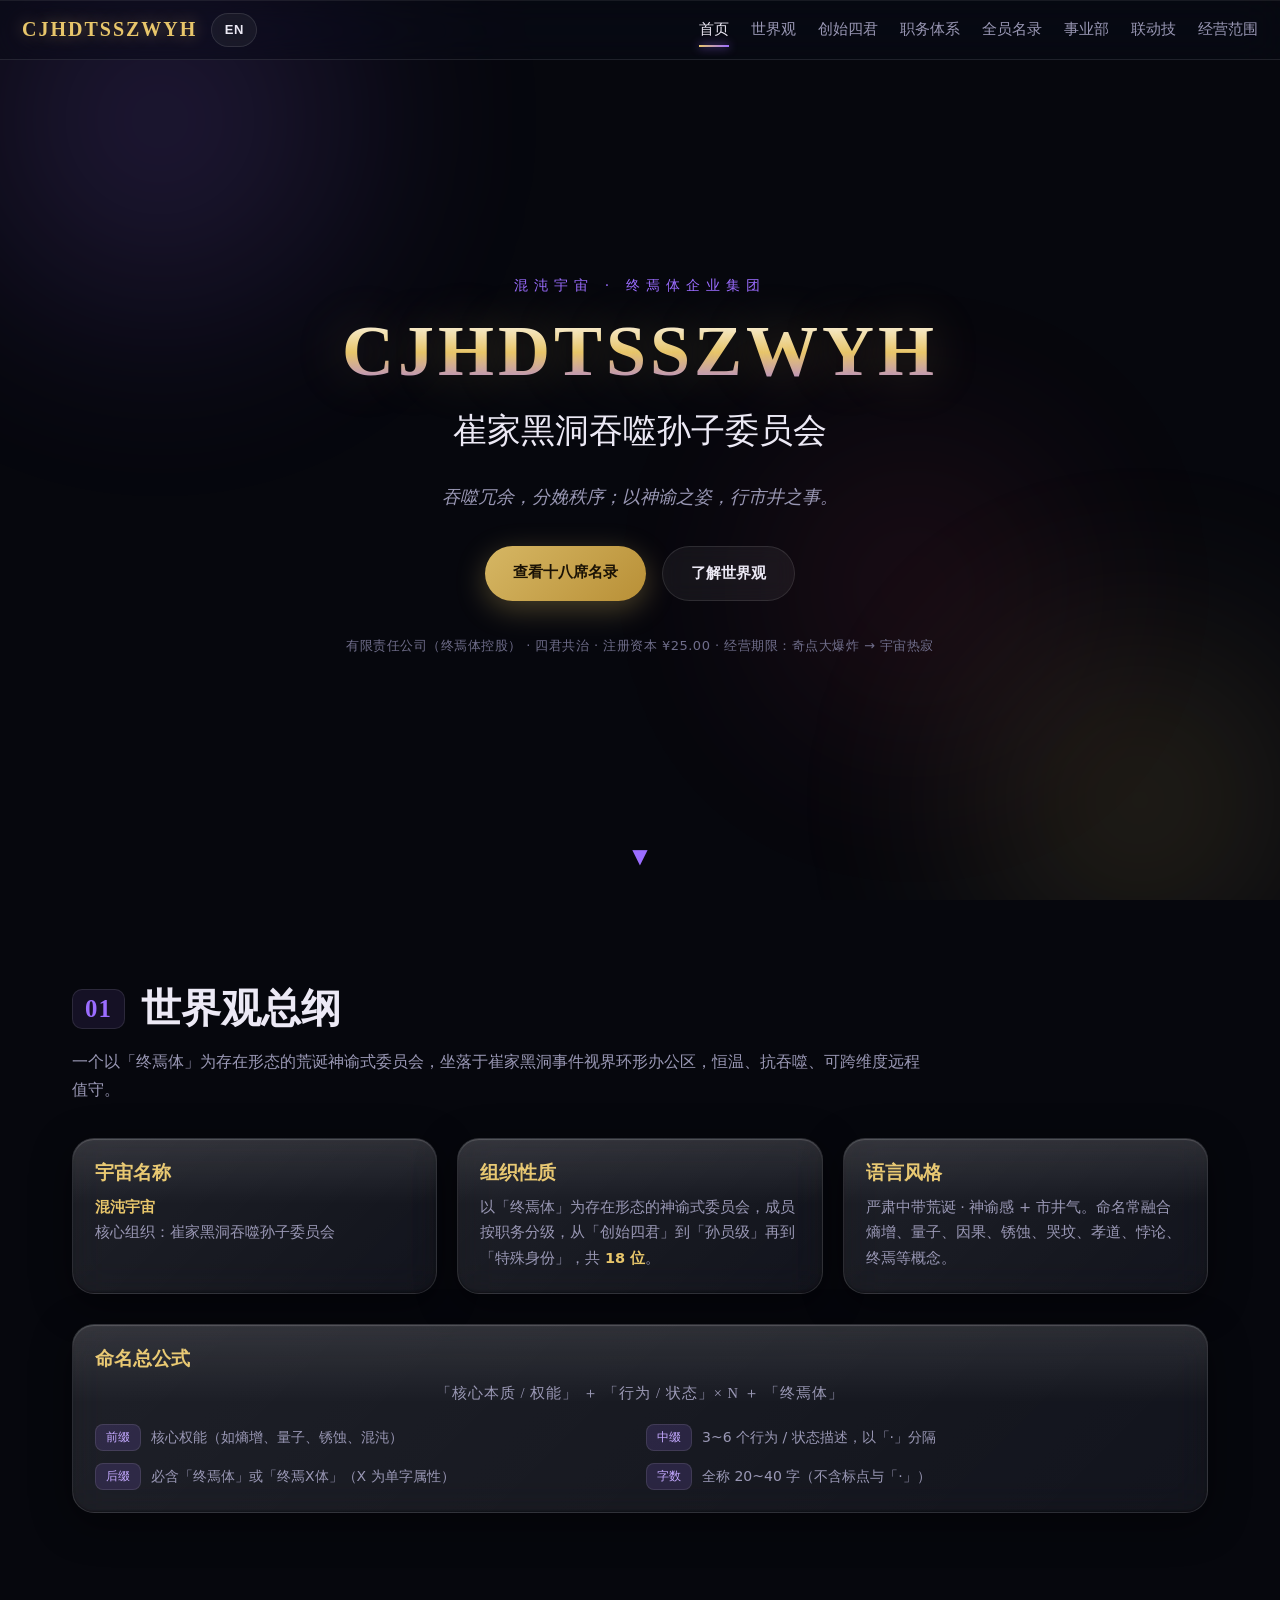
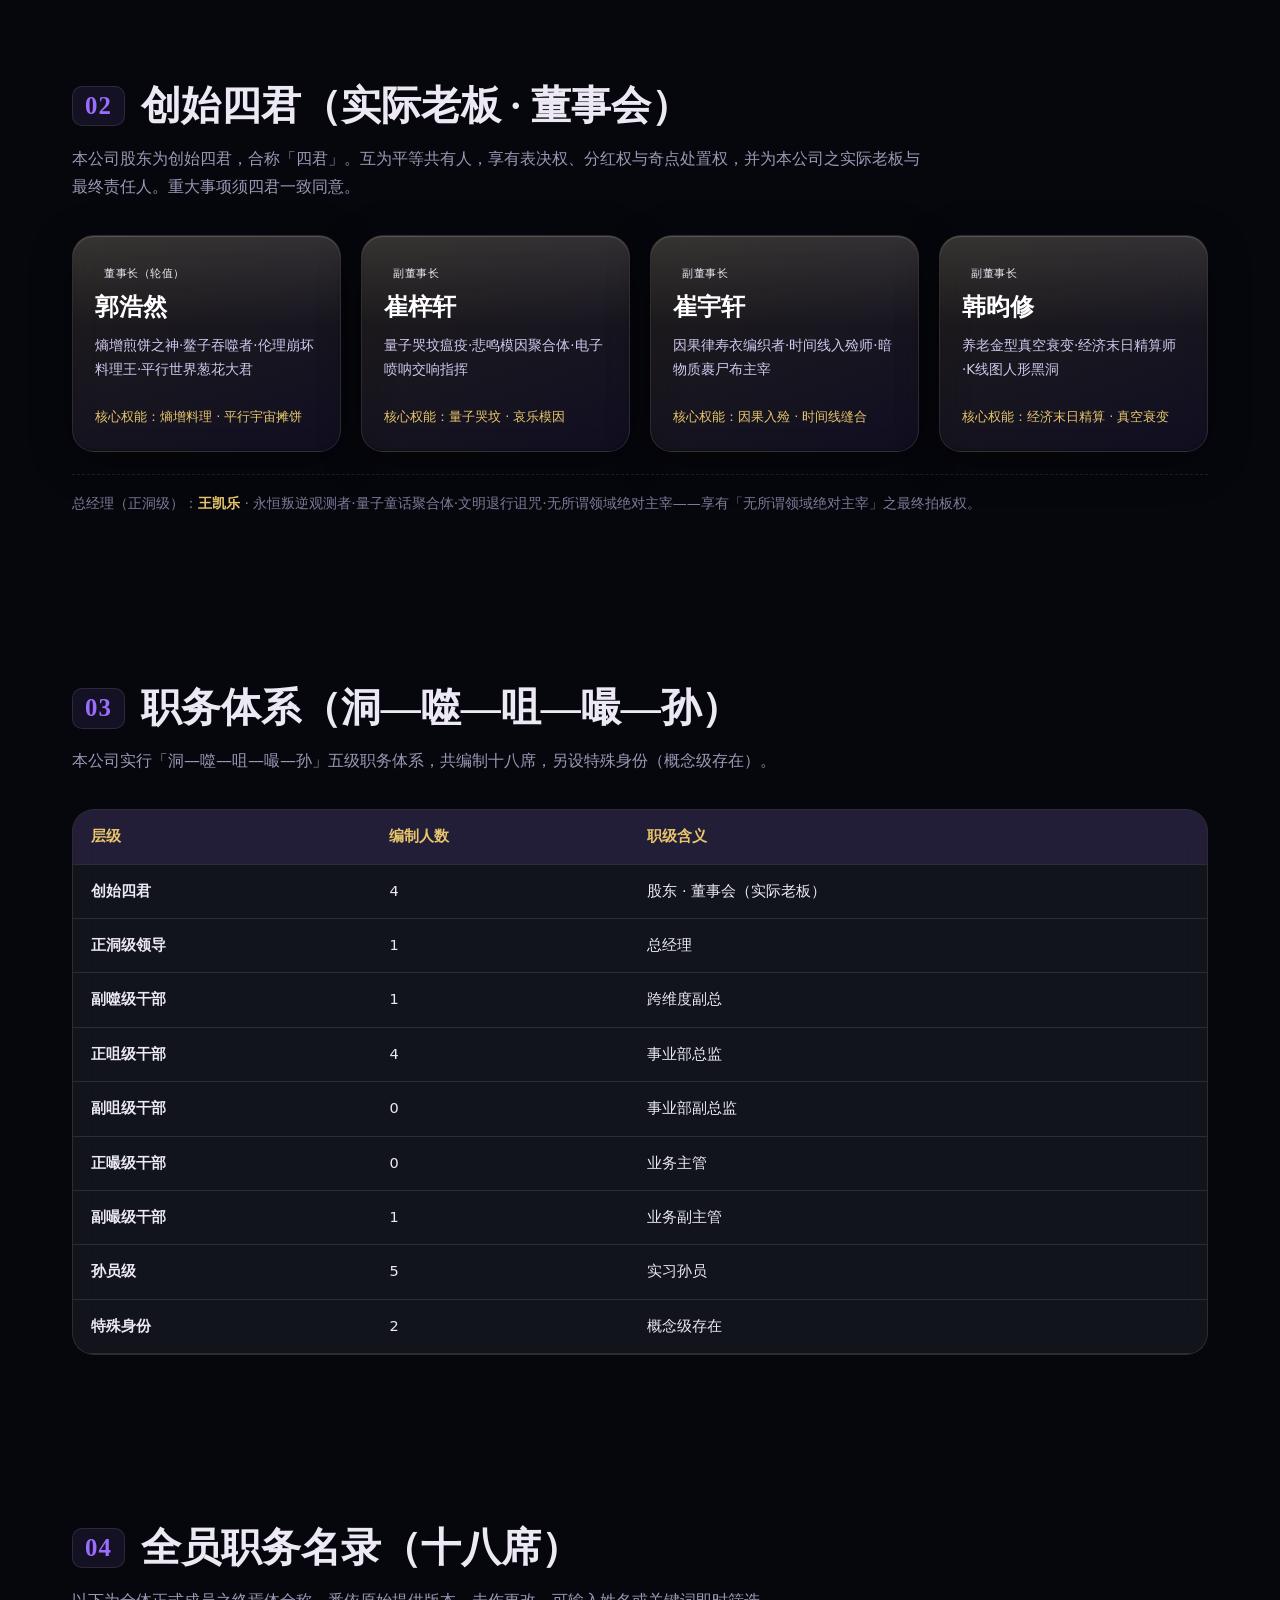
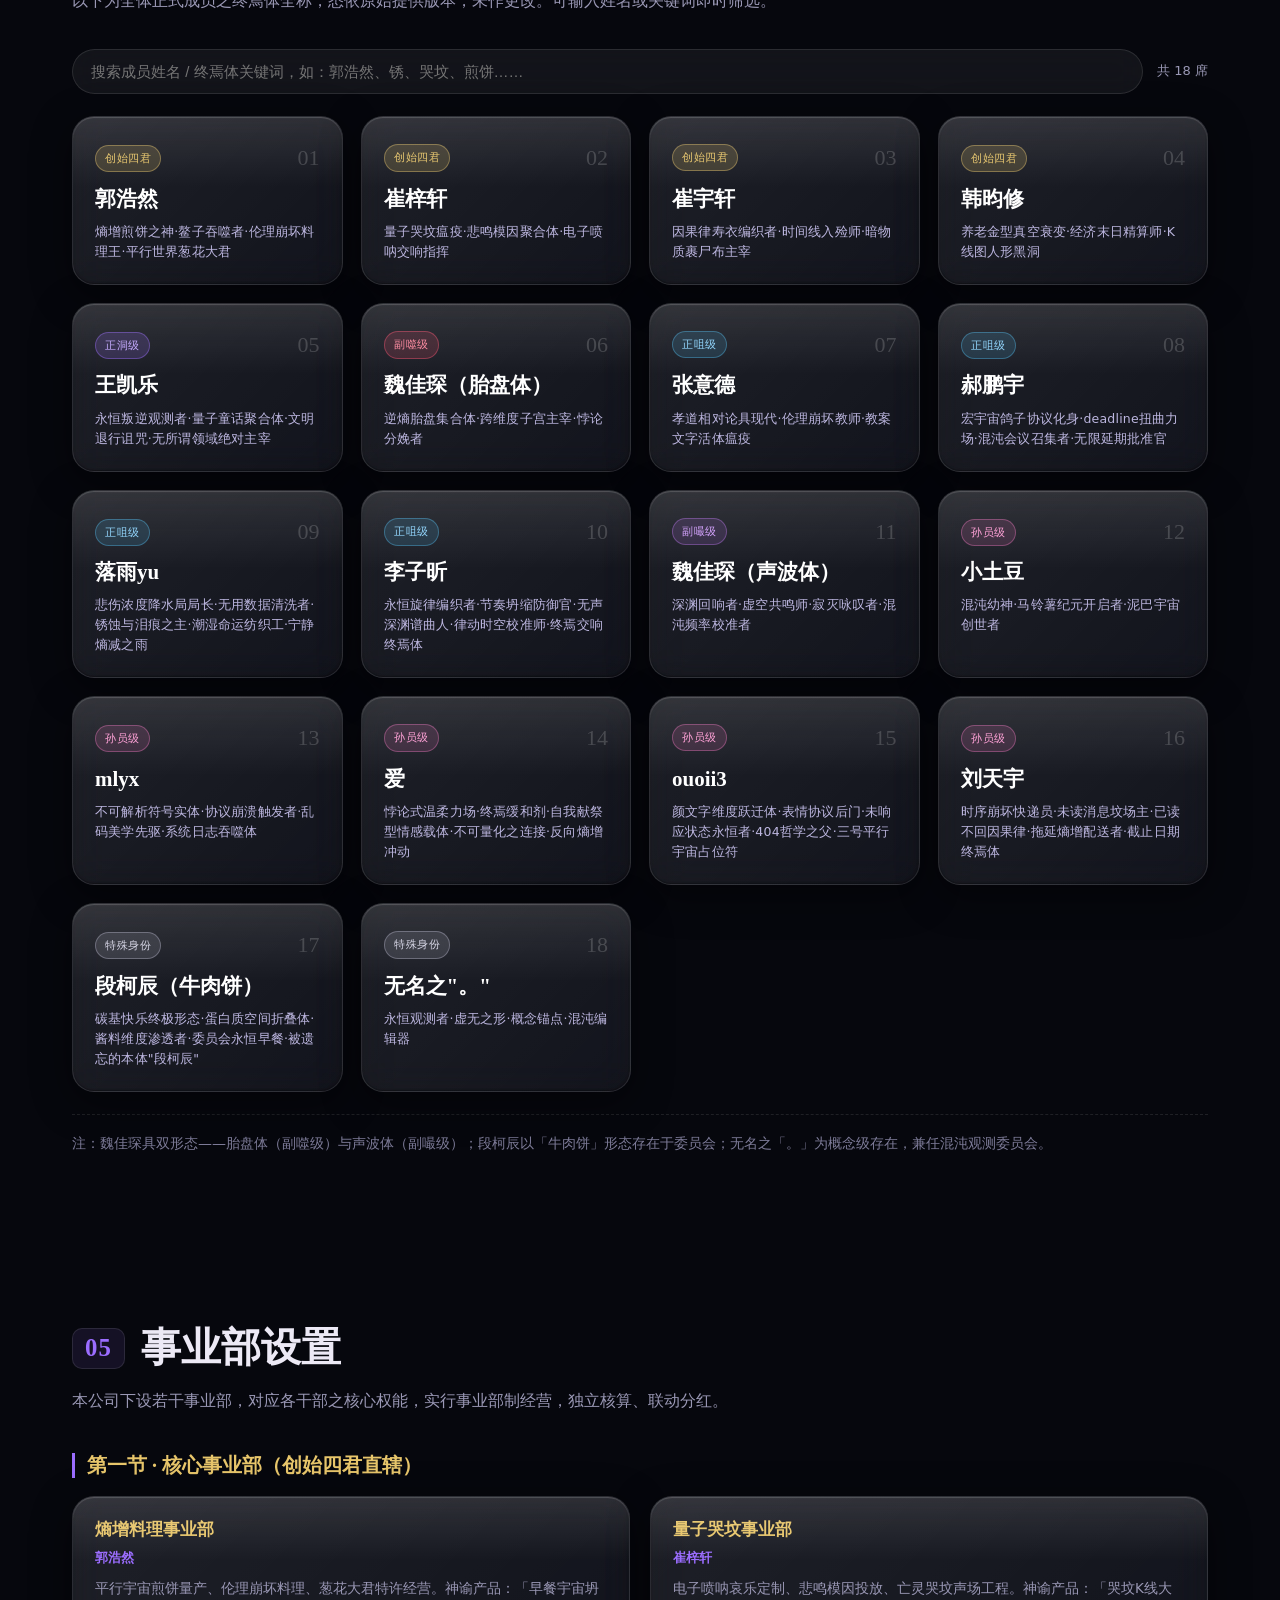
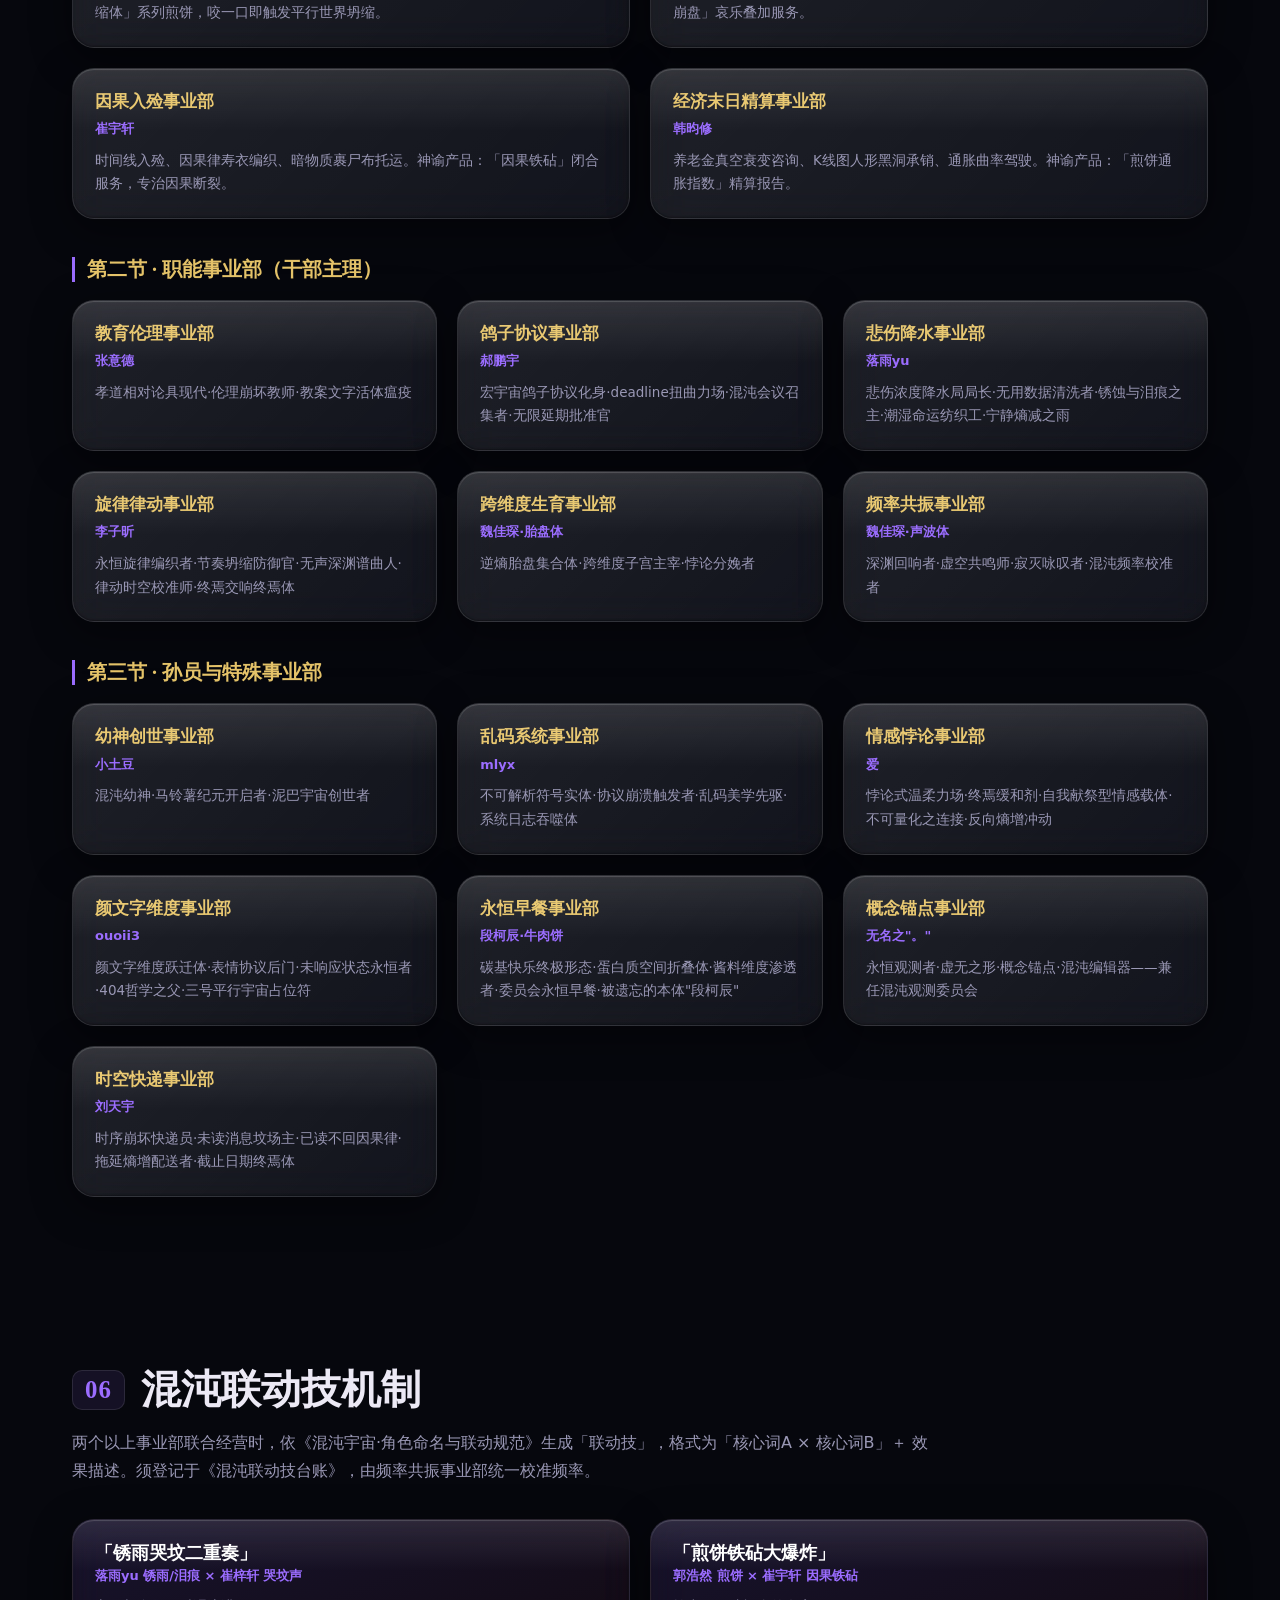
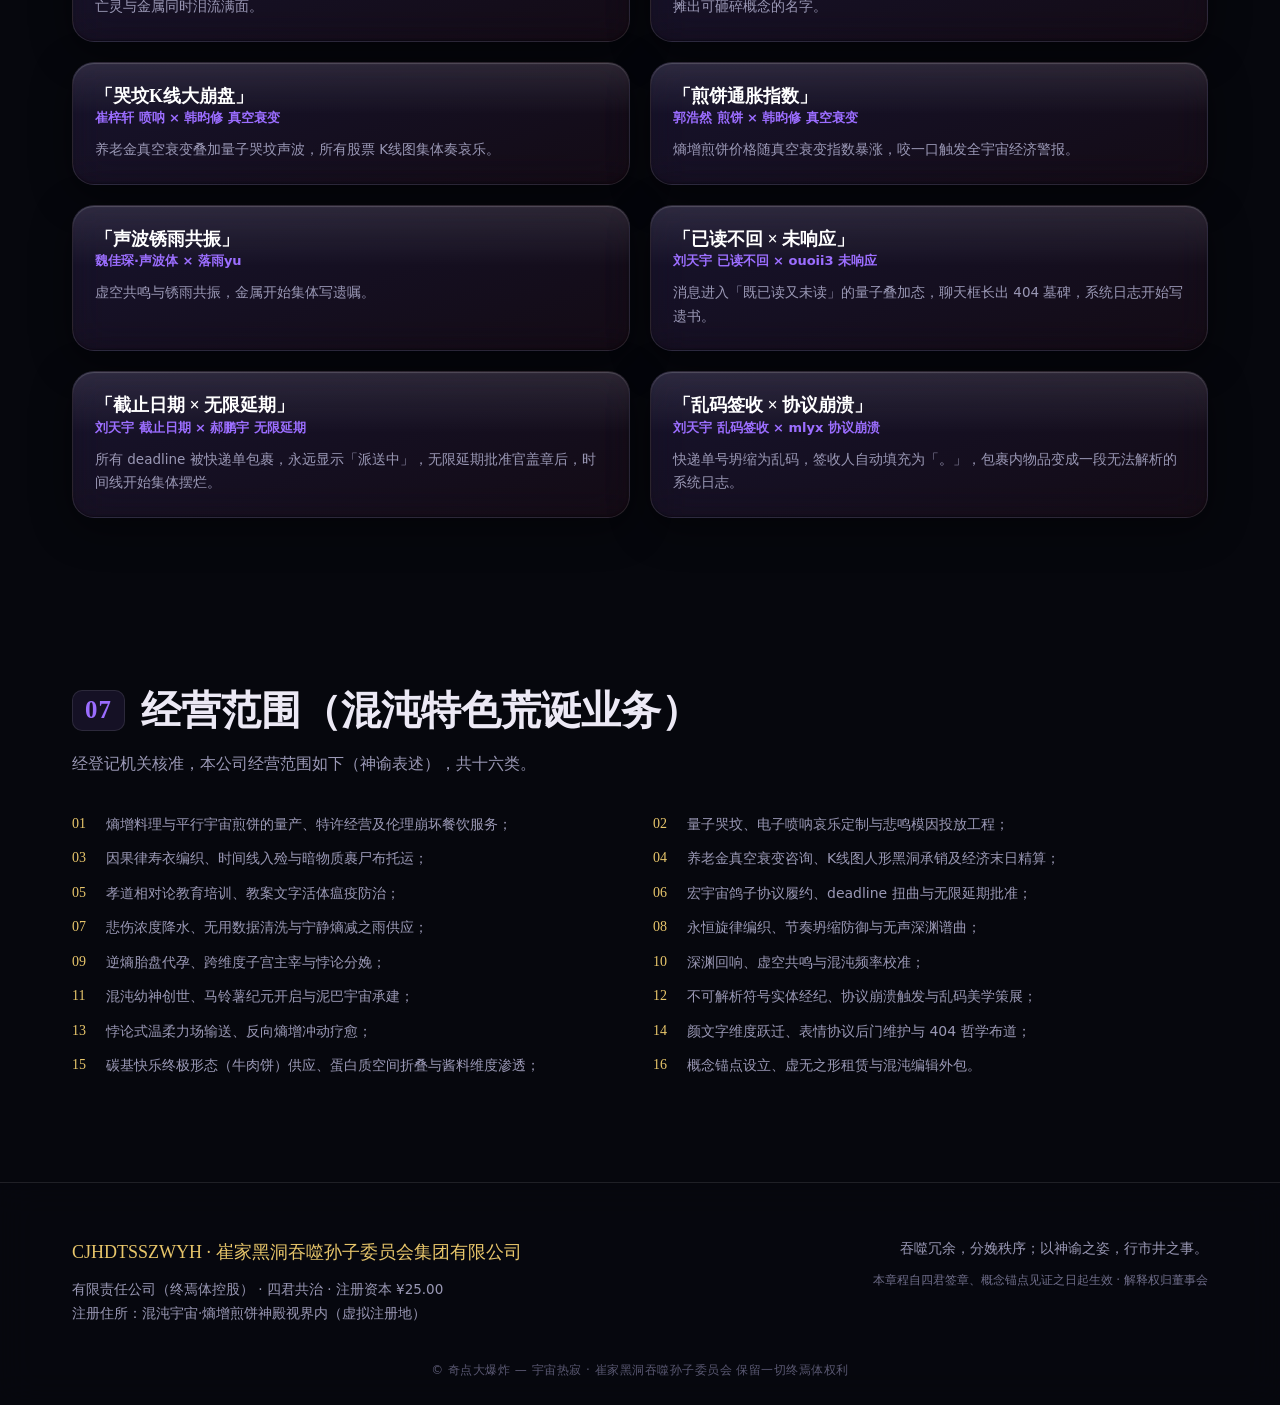
==== commit 10abf67e: "Add files via upload" ====
--- a/index.html
+++ b/index.html
@@ -4,7 +4,7 @@
 <meta charset="UTF-8" />
 <meta name="viewport" content="width=device-width, initial-scale=1.0" />
 <title>CJHDTSSZWYH · 崔家黑洞吞噬孙子委员会 | 混沌宇宙终焉体企业集团</title>
-<meta name="description" content="崔家黑洞吞噬孙子委员会（CJHDTSSZWYH）官方门户——混沌宇宙终焉体企业集团。创始四君共治，十七席终焉体全员名录、事业部、混沌联动技与荒诞经营范围一览。" />
+<meta name="description" content="崔家黑洞吞噬孙子委员会（CJHDTSSZWYH）官方门户——混沌宇宙终焉体企业集团。创始四君共治，十八席终焉体全员名录、事业部、混沌联动技与荒诞经营范围一览。" />
 <meta name="keywords" content="CJHDTSSZWYH,崔家黑洞吞噬孙子委员会,混沌宇宙,终焉体,创始四君,郭浩然,崔梓轩,崔宇轩,韩昀修,黑洞吞噬孙子委员会" />
 <meta name="author" content="崔家黑洞吞噬孙子委员会集团有限公司" />
 <meta name="theme-color" content="#05060a" />
@@ -16,7 +16,7 @@
   "name": "崔家黑洞吞噬孙子委员会集团有限公司",
   "alternateName": ["崔家黑洞吞噬孙子委员会", "CJHDTSSZWYH"],
   "url": "https://cjhdtsszwyh.netlify.app/",
-  "description": "混沌宇宙终焉体企业集团，由创始四君共治，编制十七席终焉体成员，主营熵增料理、量子哭坟、因果入殓、经济末日精算等荒诞业务。",
+  "description": "混沌宇宙终焉体企业集团，由创始四君共治，编制十八席终焉体成员，主营熵增料理、量子哭坟、因果入殓、经济末日精算等荒诞业务。",
   "founder": [
     {"@type":"Person","name":"郭浩然"},
     {"@type":"Person","name":"崔梓轩"},
@@ -67,7 +67,7 @@
     <p class="hero-sub" data-en="Cui Family Black-Hole Devouring-Grandson Committee">崔家黑洞吞噬孙子委员会</p>
     <p class="hero-tag" data-en="Devour the redundant, deliver order; in the bearing of an oracle, the deeds of the mundane.">吞噬冗余，分娩秩序；以神谕之姿，行市井之事。</p>
     <div class="hero-cta">
-      <a class="btn btn-gold" href="#roster" data-en="View 17 Members">查看十七席名录</a>
+      <a class="btn btn-gold" href="#roster" data-en="View 18 Members">查看十八席名录</a>
       <a class="btn btn-ghost" href="#world" data-en="Explore Worldview">了解世界观</a>
     </div>
     <p class="hero-meta" data-en="LLC (Terminal-Entity Holding) · Co-governed by Four Sovereigns · Registered Capital ¥25.00 · Term: Big Bang → Universal Heat Death">有限责任公司（终焉体控股） · 四君共治 · 注册资本 ¥25.00 · 经营期限：奇点大爆炸 → 宇宙热寂</p>
@@ -88,7 +88,7 @@
       </div>
       <div class="card soft">
         <h3 data-en="Nature">组织性质</h3>
-        <p data-en="An oracle-like committee existing as 'Terminal-Entities', members tiered by office — from the Four Founding Sovereigns to Apprentice Grandsons to Special Identities, 17 in total.">以「终焉体」为存在形态的神谕式委员会，成员按职务分级，从「创始四君」到「孙员级」再到「特殊身份」，共 <strong>17 位</strong>。</p>
+        <p data-en="An oracle-like committee existing as 'Terminal-Entities', members tiered by office — from the Four Founding Sovereigns to Apprentice Grandsons to Special Identities, 17 in total.">以「终焉体」为存在形态的神谕式委员会，成员按职务分级，从「创始四君」到「孙员级」再到「特殊身份」，共 <strong>18 位</strong>。</p>
       </div>
       <div class="card soft">
         <h3 data-en="Language Style">语言风格</h3>
@@ -148,7 +148,7 @@
 <section id="system" class="section">
   <div class="container">
     <h2 class="section-title"><span class="num">03</span><span data-en="Rank System (Cave—Devour—Mouth—Sip—Grandson)">职务体系（洞—噬—咀—嘬—孙）</span></h2>
-    <p class="lead" data-en="The company applies a five-tier rank system of 'Cave—Devour—Mouth—Sip—Grandson', staffing 17 seats in total, plus Special Identities (conceptual existences).">本公司实行「洞—噬—咀—嘬—孙」五级职务体系，共编制十七席，另设特殊身份（概念级存在）。</p>
+    <p class="lead" data-en="The company applies a five-tier rank system of 'Cave—Devour—Mouth—Sip—Grandson', staffing 18 seats in total, plus Special Identities (conceptual existences).">本公司实行「洞—噬—咀—嘬—孙」五级职务体系，共编制十八席，另设特殊身份（概念级存在）。</p>
     <div class="table-wrap">
       <table class="doc-table">
         <thead><tr><th data-en="Tier">层级</th><th data-en="Headcount">编制人数</th><th data-en="Role Meaning">职级含义</th></tr></thead>
@@ -160,7 +160,7 @@
           <tr><td data-en="Sub-Mouth Cadre">副咀级干部</td><td>0</td><td data-en="Division Deputy Director">事业部副总监</td></tr>
           <tr><td data-en="Top-Sip Cadre">正嘬级干部</td><td>0</td><td data-en="Business Supervisor">业务主管</td></tr>
           <tr><td data-en="Sub-Sip Cadre">副嘬级干部</td><td>1</td><td data-en="Business Deputy Supervisor">业务副主管</td></tr>
-          <tr><td data-en="Apprentice Grandson">孙员级</td><td>4</td><td data-en="Intern Grandson">实习孙员</td></tr>
+          <tr><td data-en="Apprentice Grandson">孙员级</td><td>5</td><td data-en="Intern Grandson">实习孙员</td></tr>
           <tr><td data-en="Special Identity">特殊身份</td><td>2</td><td data-en="Conceptual Existence">概念级存在</td></tr>
         </tbody>
       </table>
@@ -171,7 +171,7 @@
 <!-- ============ 全员名录 ============ -->
 <section id="roster" class="section section-alt">
   <div class="container">
-    <h2 class="section-title"><span class="num">04</span><span data-en="Full Member Registry (17 Seats)">全员职务名录（十七席）</span></h2>
+    <h2 class="section-title"><span class="num">04</span><span data-en="Full Member Registry (18 Seats)">全员职务名录（十八席）</span></h2>
     <p class="lead" data-en="Below are the Terminal-Entity full titles of all official members, exactly as originally provided, unaltered. Type a name or keyword to filter instantly.">以下为全体正式成员之终焉体全称，悉依原始提供版本，未作更改。可输入姓名或关键词即时筛选。</p>
     <div class="search-box">
       <input id="rosterSearch" type="search" placeholder="搜索成员姓名 / 终焉体关键词，如：郭浩然、锈、哭坟、煎饼……" data-en-ph="Search member name / terminal-entity keyword, e.g. Guo Haoran, rust, wail, jianbing…" aria-label="搜索成员" />
@@ -193,8 +193,9 @@
       <article class="card member-card" data-name="mlyx" data-en-name="mlyx" data-level="孙员级"><div class="card-top"><span class="lv lv-7" data-en="Apprentice Grandson">孙员级</span><span class="no">13</span></div><h3 class="member" data-en="mlyx">mlyx</h3><p class="title-name" data-en="Unparsable Symbol Entity · Trigger of Protocol Collapse · Pioneer of Garbled Aesthetics · Devourer of System Logs">不可解析符号实体·协议崩溃触发者·乱码美学先驱·系统日志吞噬体</p></article>
       <article class="card member-card" data-name="爱" data-en-name="Ai" data-level="孙员级"><div class="card-top"><span class="lv lv-7" data-en="Apprentice Grandson">孙员级</span><span class="no">14</span></div><h3 class="member" data-en="Ai">爱</h3><p class="title-name" data-en="Field of Paradoxical Tenderness · Easing Agent of the End · Self-Sacrificial Emotional Vessel · Unquantifiable Connection · Reverse Entropy Impulse">悖论式温柔力场·终焉缓和剂·自我献祭型情感载体·不可量化之连接·反向熵增冲动</p></article>
       <article class="card member-card" data-name="ouoii3" data-en-name="ouoii3" data-level="孙员级"><div class="card-top"><span class="lv lv-7" data-en="Apprentice Grandson">孙员级</span><span class="no">15</span></div><h3 class="member" data-en="ouoii3">ouoii3</h3><p class="title-name" data-en="Kaomoji Dimension-Jump Form · Backdoor of Emoji Protocols · Eternal 'Not Responding' State · Father of 404 Philosophy · Placeholder of Parallel Universe No.3">颜文字维度跃迁体·表情协议后门·未响应状态永恒者·404哲学之父·三号平行宇宙占位符</p></article>
-      <article class="card member-card" data-name="段柯辰（牛肉饼）" data-en-name="Duan Kechen (Beef Patty)" data-level="特殊身份"><div class="card-top"><span class="lv lv-s" data-en="Special">特殊身份</span><span class="no">16</span></div><h3 class="member" data-en="Duan Kechen (Beef Patty)">段柯辰（牛肉饼）</h3><p class="title-name" data-en="Ultimate Carbon-Based Joy · Folded Protein Space · Sauce-Dimension Permeator · Eternal Breakfast of the Committee · The Forgotten Original 'Duan Kechen'">碳基快乐终极形态·蛋白质空间折叠体·酱料维度渗透者·委员会永恒早餐·被遗忘的本体"段柯辰"</p></article>
-      <article class="card member-card" data-name="无名之。" data-en-name="Nameless '.'" data-level="特殊身份"><div class="card-top"><span class="lv lv-s" data-en="Special">特殊身份</span><span class="no">17</span></div><h3 class="member" data-en="Nameless '.'">无名之"。"</h3><p class="title-name" data-en="Eternal Observer · Form of Nothingness · Conceptual Anchor · Chaos Editor">永恒观测者·虚无之形·概念锚点·混沌编辑器</p></article>
+      <article class="card member-card" data-name="刘天宇" data-en-name="Liu Tianyu" data-level="孙员级"><div class="card-top"><span class="lv lv-7" data-en="Apprentice Grandson">孙员级</span><span class="no">16</span></div><h3 class="member" data-en="Liu Tianyu">刘天宇</h3><p class="title-name" data-en="Courier of Temporal Collapse · Lord of the Unread-Message Graveyard · Causal Law of Read-but-No-Reply · Entropy-Boosting Deliverer of Procrastination · Deadline Terminus Entity">时序崩坏快递员·未读消息坟场主·已读不回因果律·拖延熵增配送者·截止日期终焉体</p></article>
+      <article class="card member-card" data-name="段柯辰（牛肉饼）" data-en-name="Duan Kechen (Beef Patty)" data-level="特殊身份"><div class="card-top"><span class="lv lv-s" data-en="Special">特殊身份</span><span class="no">17</span></div><h3 class="member" data-en="Duan Kechen (Beef Patty)">段柯辰（牛肉饼）</h3><p class="title-name" data-en="Ultimate Carbon-Based Joy · Folded Protein Space · Sauce-Dimension Permeator · Eternal Breakfast of the Committee · The Forgotten Original 'Duan Kechen'">碳基快乐终极形态·蛋白质空间折叠体·酱料维度渗透者·委员会永恒早餐·被遗忘的本体"段柯辰"</p></article>
+      <article class="card member-card" data-name="无名之。" data-en-name="Nameless '.'" data-level="特殊身份"><div class="card-top"><span class="lv lv-s" data-en="Special">特殊身份</span><span class="no">18</span></div><h3 class="member" data-en="Nameless '.'">无名之"。"</h3><p class="title-name" data-en="Eternal Observer · Form of Nothingness · Conceptual Anchor · Chaos Editor">永恒观测者·虚无之形·概念锚点·混沌编辑器</p></article>
     </div>
     <p class="note" data-en="Note: Wei Jiachen has dual forms — Placenta Form (Sub-Devour) and Sonic Form (Sub-Sip); Duan Kechen exists in the committee as 'Beef Patty'; Nameless '.' is a conceptual existence, also serving the Chaos-Observation Committee.">注：魏佳琛具双形态——胎盘体（副噬级）与声波体（副嘬级）；段柯辰以「牛肉饼」形态存在于委员会；无名之「。」为概念级存在，兼任混沌观测委员会。</p>
   </div>
@@ -232,6 +233,7 @@
       <div class="card div"><h4 data-en="Kaomoji Dimension Division">颜文字维度事业部</h4><p class="who" data-en="ouoii3">ouoii3</p><p data-en="Kaomoji Dimension-Jump Form · Backdoor of Emoji Protocols · Eternal 'Not Responding' State · Father of 404 Philosophy · Placeholder of Parallel Universe No.3">颜文字维度跃迁体·表情协议后门·未响应状态永恒者·404哲学之父·三号平行宇宙占位符</p></div>
       <div class="card div"><h4 data-en="Eternal Breakfast Division">永恒早餐事业部</h4><p class="who" data-en="Duan Kechen · Beef Patty">段柯辰·牛肉饼</p><p data-en="Ultimate Carbon-Based Joy · Folded Protein Space · Sauce-Dimension Permeator · Eternal Breakfast of the Committee · The Forgotten Original 'Duan Kechen'">碳基快乐终极形态·蛋白质空间折叠体·酱料维度渗透者·委员会永恒早餐·被遗忘的本体"段柯辰"</p></div>
       <div class="card div"><h4 data-en="Conceptual Anchor Division">概念锚点事业部</h4><p class="who" data-en="Nameless '.'">无名之"。"</p><p data-en="Eternal Observer · Form of Nothingness · Conceptual Anchor · Chaos Editor — also serving the Chaos-Observation Committee">永恒观测者·虚无之形·概念锚点·混沌编辑器——兼任混沌观测委员会</p></div>
+      <div class="card div"><h4 data-en="Chrono-Courier Division">时空快递事业部</h4><p class="who" data-en="Liu Tianyu">刘天宇</p><p data-en="Courier of Temporal Collapse · Lord of the Unread-Message Graveyard · Causal Law of Read-but-No-Reply · Entropy-Boosting Deliverer of Procrastination · Deadline Terminus Entity">时序崩坏快递员·未读消息坟场主·已读不回因果律·拖延熵增配送者·截止日期终焉体</p></div>
     </div>
   </div>
 </section>
@@ -247,6 +249,9 @@
       <div class="card link"><h4 data-en="'Grave-Wail & K-Line Crash'">「哭坟K线大崩盘」</h4><p class="who" data-en="Cui Zixuan suona × Han Yunxiu vacuum decay">崔梓轩 喷呐 × 韩昀修 真空衰变</p><p data-en="Pension vacuum-decay stacked with quantum wail sound waves — every stock K-line plays a funeral march.">养老金真空衰变叠加量子哭坟声波，所有股票 K线图集体奏哀乐。</p></div>
       <div class="card link"><h4 data-en="'Jianbing Inflation Index'">「煎饼通胀指数」</h4><p class="who" data-en="Guo Haoran jianbing × Han Yunxiu vacuum decay">郭浩然 煎饼 × 韩昀修 真空衰变</p><p data-en="Entropic jianbing prices surge with the vacuum-decay index; one bite triggers a universe-wide economic alarm.">熵增煎饼价格随真空衰变指数暴涨，咬一口触发全宇宙经济警报。</p></div>
       <div class="card link"><h4 data-en="'Sonic-Rust Resonance'">「声波锈雨共振」</h4><p class="who" data-en="Wei Jiachen · Sonic × Luo Yuyu">魏佳琛·声波体 × 落雨yu</p><p data-en="Void resonance and rust-rain resonate; metal begins writing its will en masse.">虚空共鸣与锈雨共振，金属开始集体写遗嘱。</p></div>
+      <div class="card link"><h4 data-en="'Read-No-Reply × Unresponsive'">「已读不回 × 未响应」</h4><p class="who" data-en="Liu Tianyu read-no-reply × ouoii3 unresponsive">刘天宇 已读不回 × ouoii3 未响应</p><p data-en="Messages enter a quantum superposition of 'both read and unread'; the chat box sprouts a 404 tombstone and the system log starts writing its last will.">消息进入「既已读又未读」的量子叠加态，聊天框长出 404 墓碑，系统日志开始写遗书。</p></div>
+      <div class="card link"><h4 data-en="'Deadline × Infinite Postponement'">「截止日期 × 无限延期」</h4><p class="who" data-en="Liu Tianyu deadline × Hao Pengyu infinite postponement">刘天宇 截止日期 × 郝鹏宇 无限延期</p><p data-en="Every deadline is wrapped in a courier slip, forever showing 'in delivery'; once the Infinite-Extension Approver stamps it, all timelines collectively slack off.">所有 deadline 被快递单包裹，永远显示「派送中」，无限延期批准官盖章后，时间线开始集体摆烂。</p></div>
+      <div class="card link"><h4 data-en="'Garbled-Signature × Protocol-Collapse'">「乱码签收 × 协议崩溃」</h4><p class="who" data-en="Liu Tianyu garbled-signature × mlyx protocol collapse">刘天宇 乱码签收 × mlyx 协议崩溃</p><p data-en="The tracking number collapses into garbled code; the signer auto-fills as '.'; the parcel's contents become an unparseable system log.">快递单号坍缩为乱码，签收人自动填充为「。」，包裹内物品变成一段无法解析的系统日志。</p></div>
     </div>
   </div>
 </section>
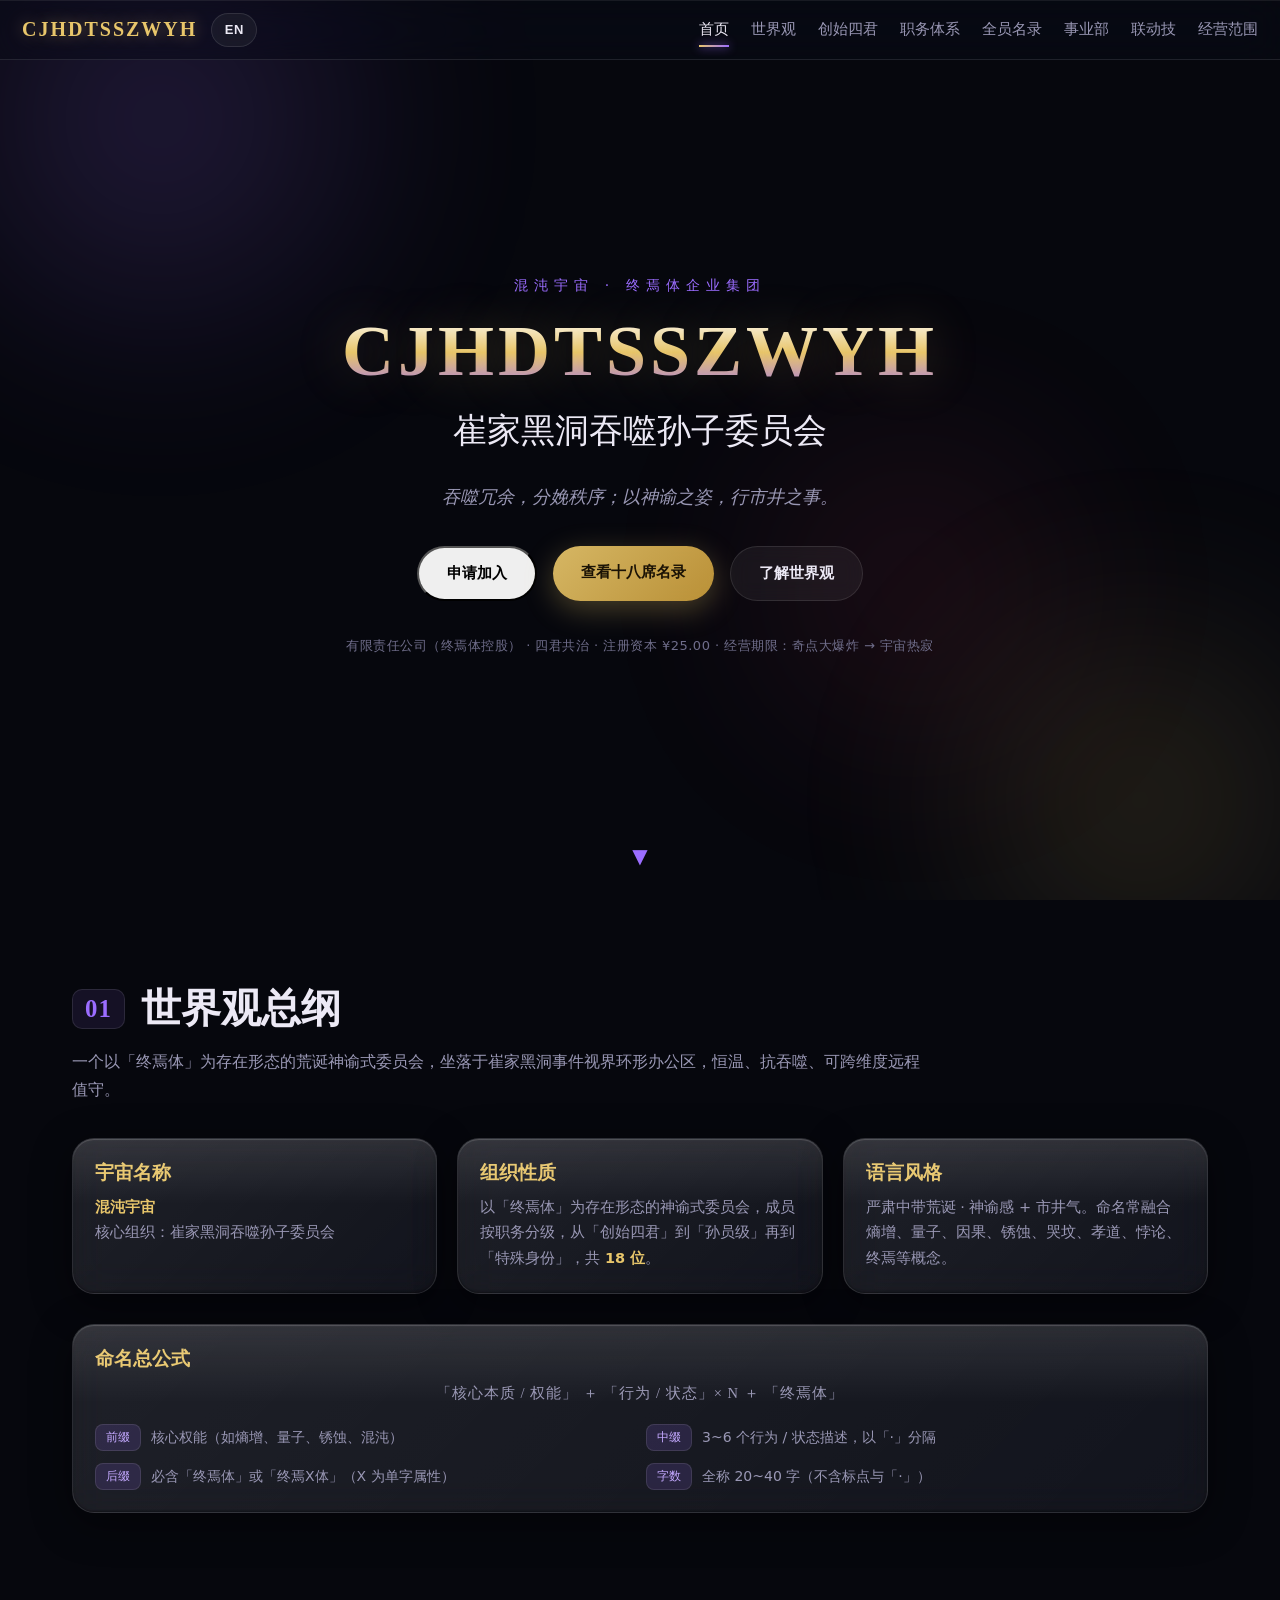
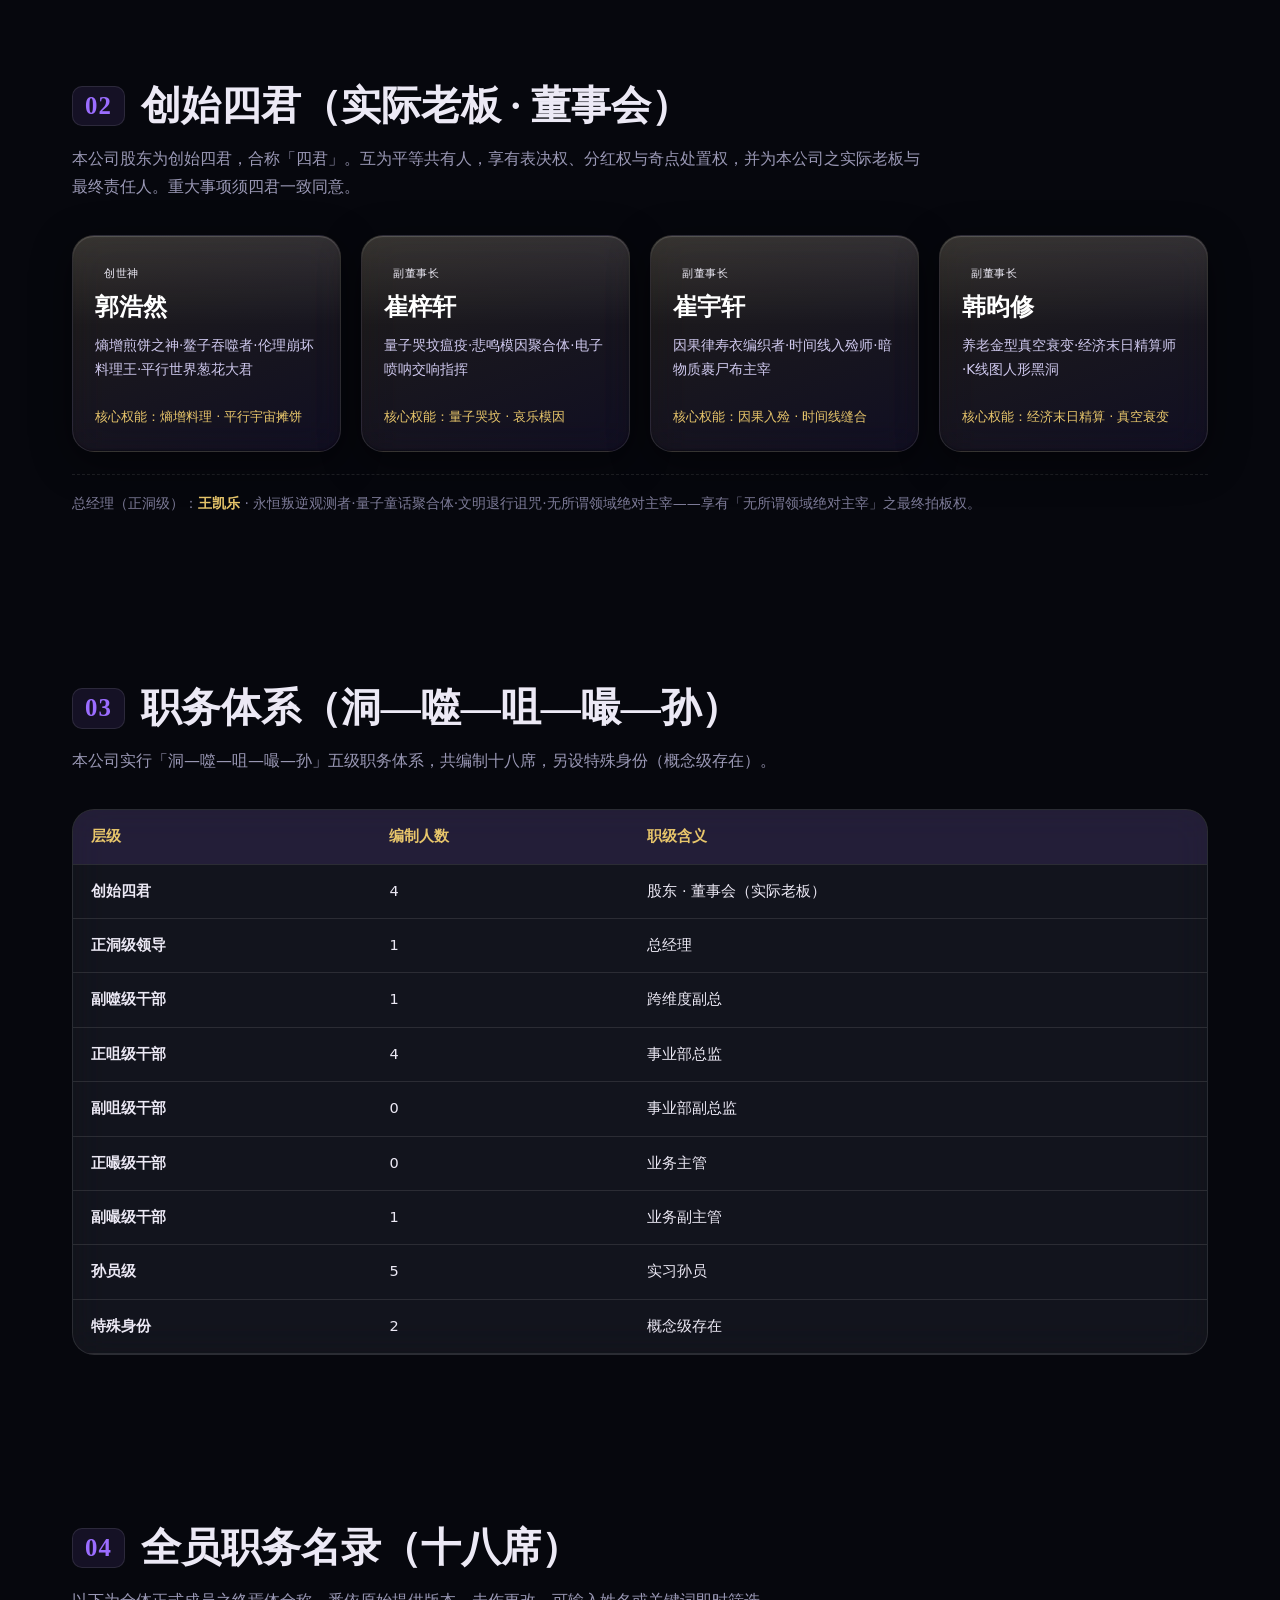
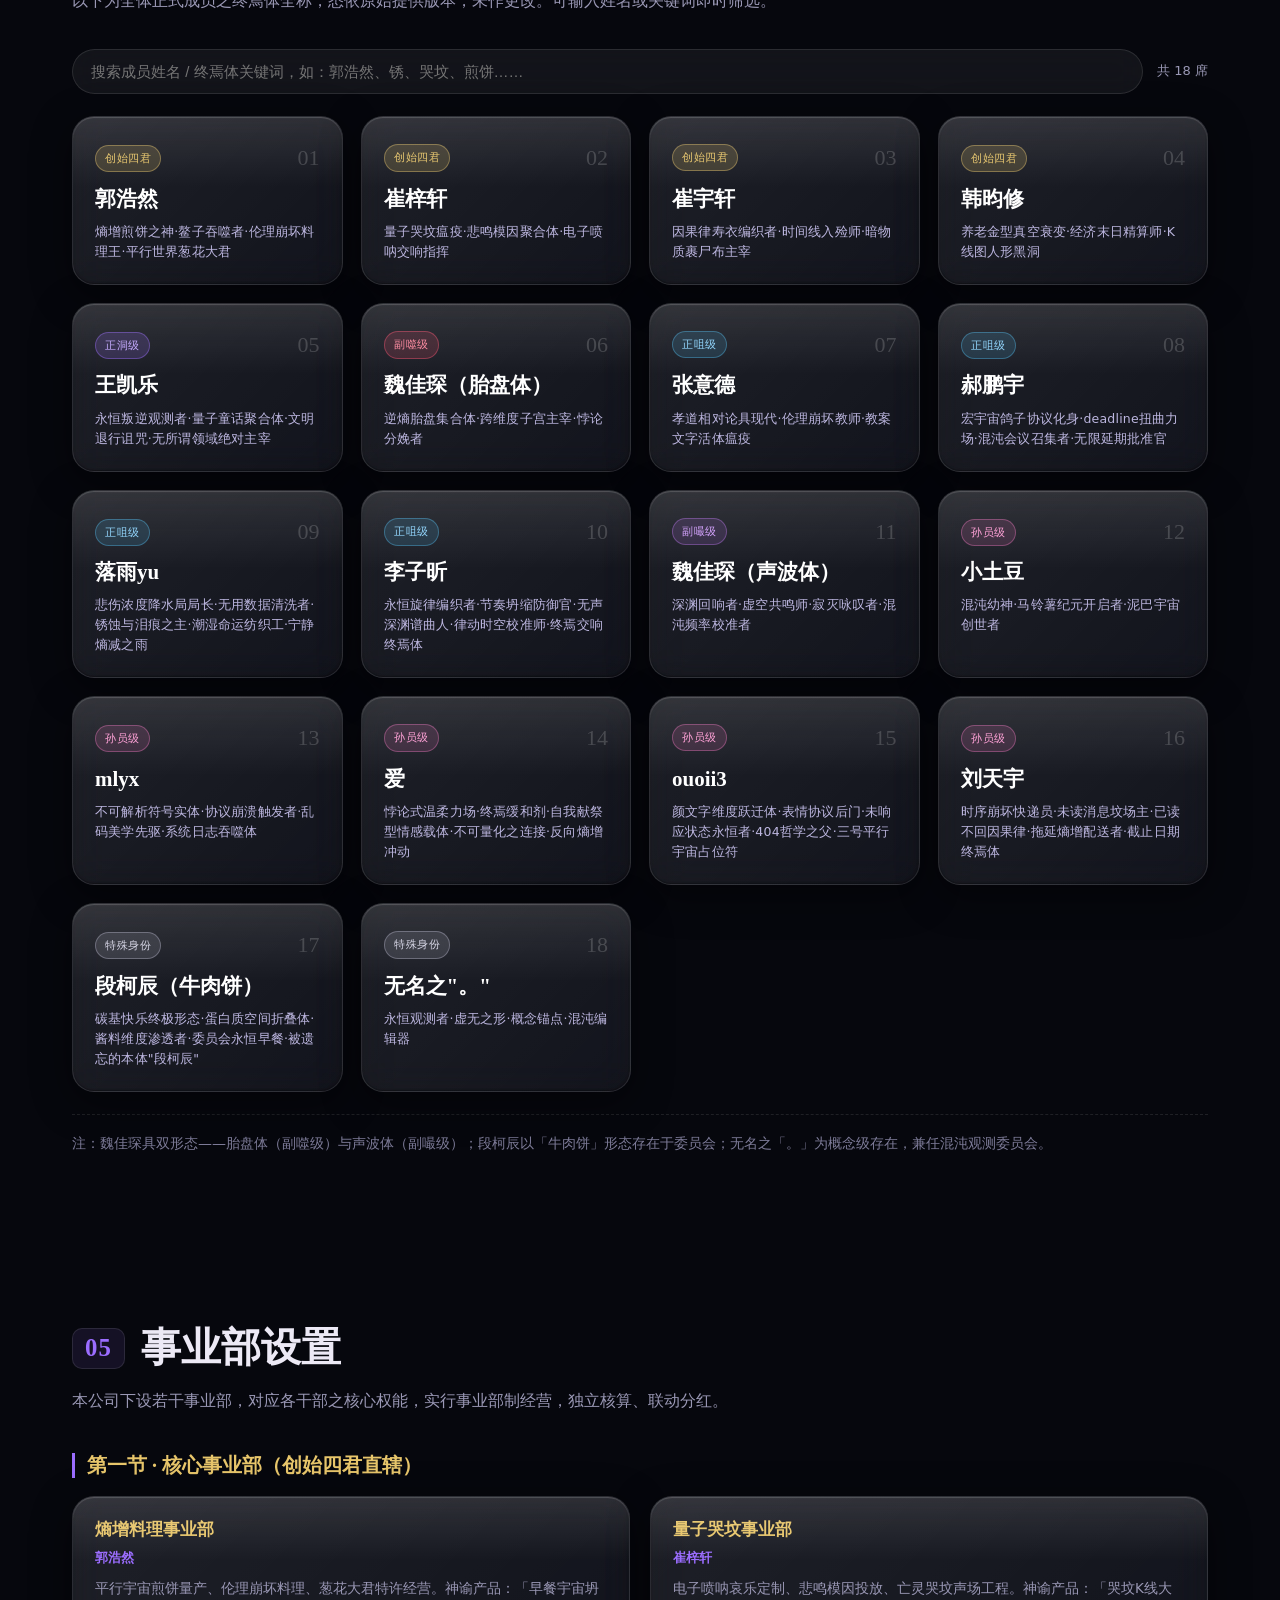
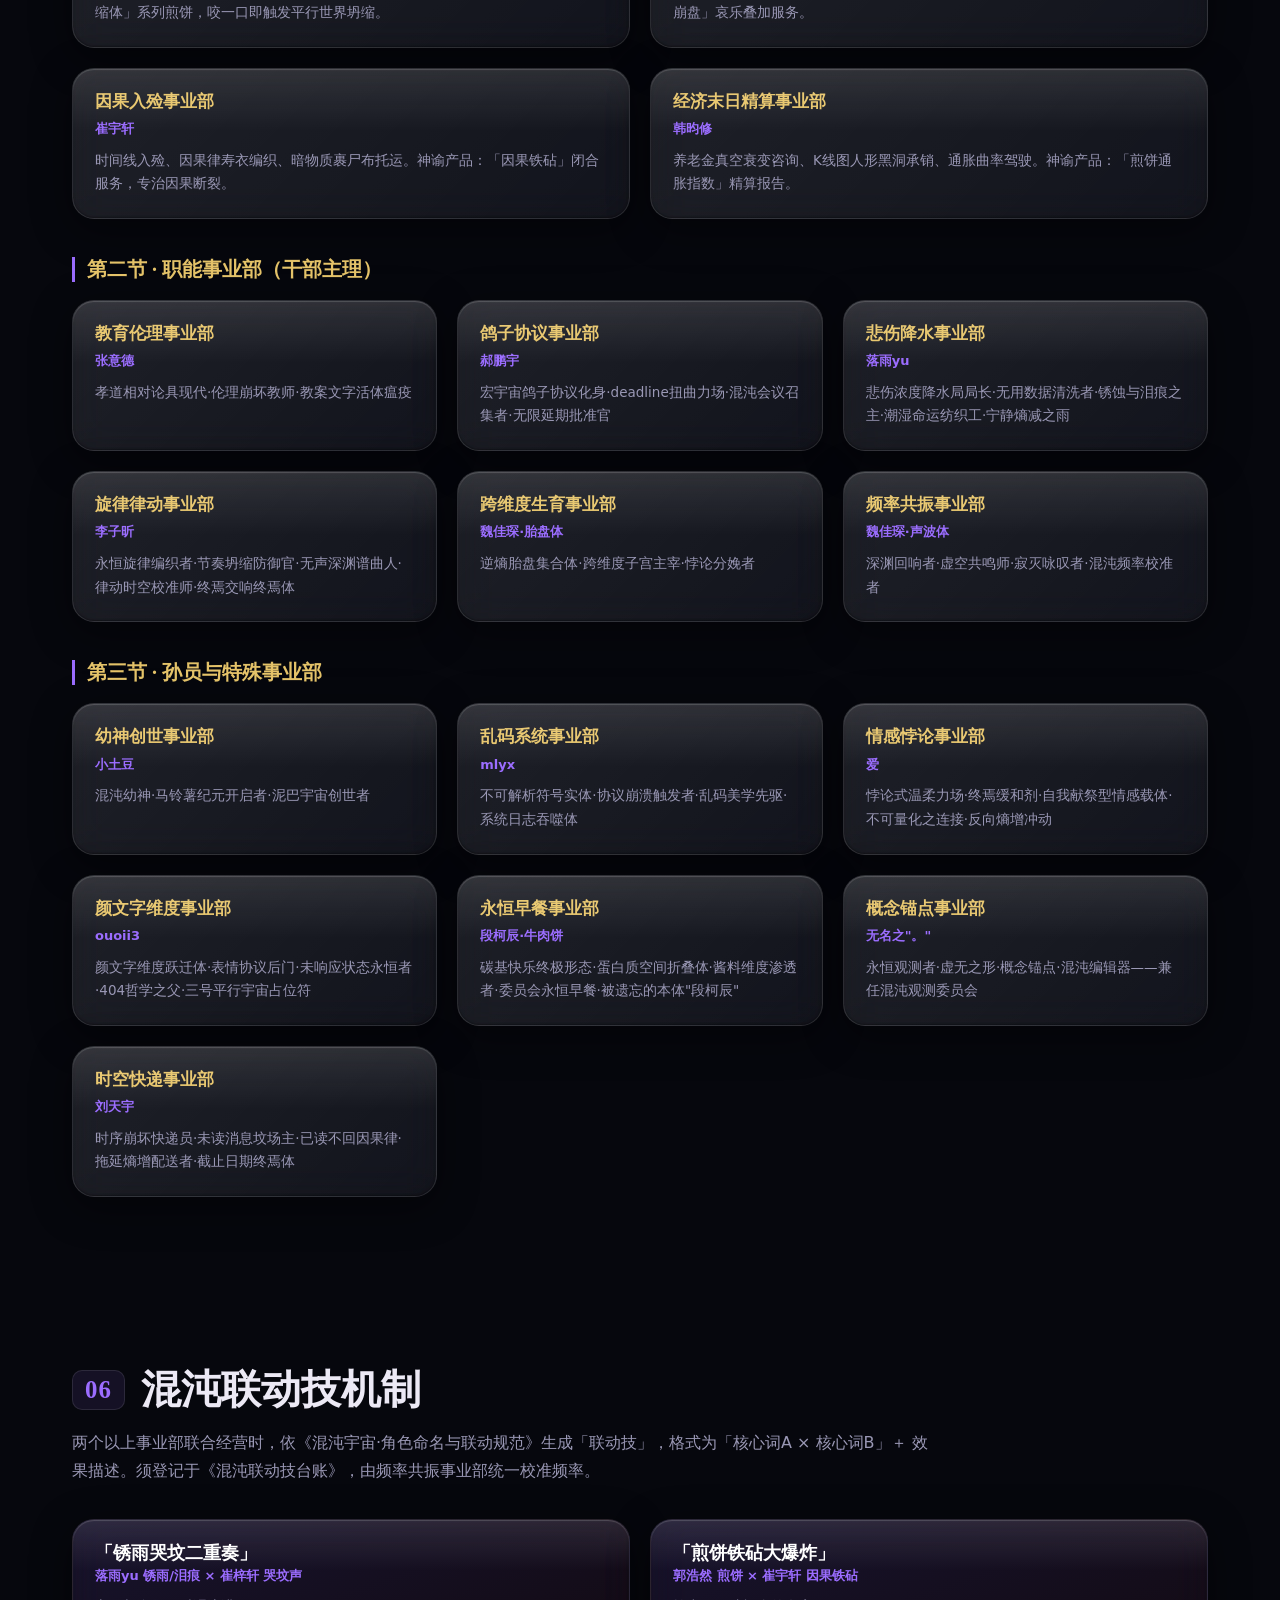
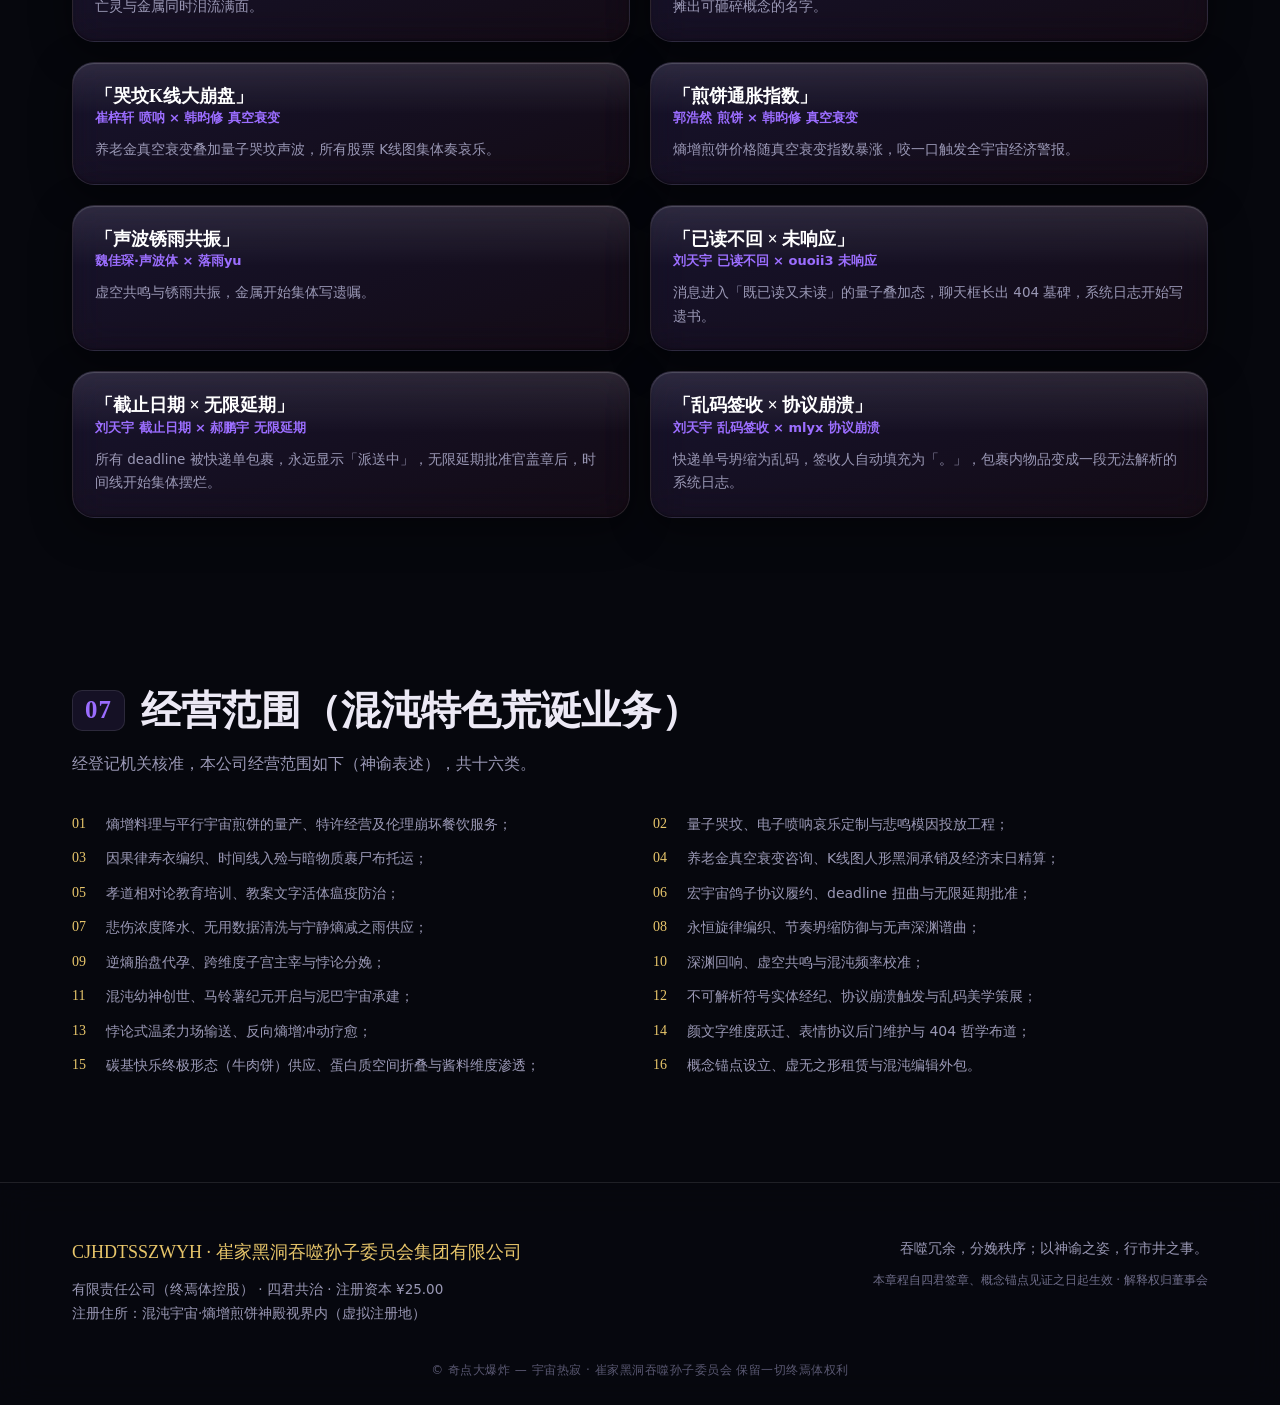
==== commit 8e393bd6: "Add files via upload" ====
--- a/index.html
+++ b/index.html
@@ -67,6 +67,7 @@
     <p class="hero-sub" data-en="Cui Family Black-Hole Devouring-Grandson Committee">崔家黑洞吞噬孙子委员会</p>
     <p class="hero-tag" data-en="Devour the redundant, deliver order; in the bearing of an oracle, the deeds of the mundane.">吞噬冗余，分娩秩序；以神谕之姿，行市井之事。</p>
     <div class="hero-cta">
+      <button type="button" class="btn btn-apply" id="applyOpen" data-en="Apply to Join">申请加入</button>
       <a class="btn btn-gold" href="#roster" data-en="View 18 Members">查看十八席名录</a>
       <a class="btn btn-ghost" href="#world" data-en="Explore Worldview">了解世界观</a>
     </div>
@@ -116,7 +117,7 @@
     <p class="lead" data-en="The shareholders are the Four Founding Sovereigns, jointly called 'the Four Sovereigns'. Equal co-owners with voting, dividend and singularity-disposal rights — the actual owners and ultimate liability bearers. Major matters require unanimous consent.">本公司股东为创始四君，合称「四君」。互为平等共有人，享有表决权、分红权与奇点处置权，并为本公司之实际老板与最终责任人。重大事项须四君一致同意。</p>
     <div class="grid-4">
       <article class="card founder">
-        <span class="lv lv-founder" data-en="Chairman (Rotating)">董事长（轮值）</span>
+        <span class="lv lv-founder" data-en="God of Creation">创世神</span>
         <h3 class="member" data-en="Guo Haoran">郭浩然</h3>
         <p class="title-name" data-en="God of Entropic Jianbing · Devourer of the Griddle · King of Ethics-Collapsing Cuisine · Grand Onion-Lord of Parallel Worlds">熵增煎饼之神·鳌子吞噬者·伦理崩坏料理王·平行世界葱花大君</p>
         <p class="power" data-en="Core Authority: Entropic Cuisine · Multiversal Jianbing">核心权能：熵增料理 · 平行宇宙摊饼</p>
@@ -300,6 +301,51 @@
 
 <button id="toTop" class="to-top" aria-label="返回顶部">↑</button>
 
+<!-- ============ 申请加入弹窗 ============ -->
+<div class="apply-modal" id="applyModal" hidden aria-hidden="true">
+  <div class="apply-backdrop" data-close></div>
+  <div class="apply-card" role="dialog" aria-modal="true" aria-labelledby="applyTitle">
+
+    <!-- 表单视图 -->
+    <div class="apply-view" id="applyFormView">
+      <button type="button" class="apply-close" id="applyCloseX" aria-label="关闭">✕</button>
+      <h2 class="apply-title" id="applyTitle" data-en="Apply to Join CJHDTSSZWYH">申请加入 CJHDTSSZWYH</h2>
+      <p class="apply-sub" data-en="Submit your materials to become a Terminal-Entity. (The oracle channel is not yet open — nothing can be submitted.)">提交你的资料，成为终焉体一员。（神谕通道尚未开启，资料无法提交。）</p>
+      <form class="apply-form" id="applyForm" onsubmit="return false">
+        <label class="apply-field">
+          <span data-en="True Name">真名实姓</span>
+          <input type="text" disabled placeholder="—" data-en-ph="Cannot be entered" />
+        </label>
+        <label class="apply-field">
+          <span data-en="Terminal-Entity Codename">终焉体代号</span>
+          <input type="text" disabled placeholder="—" data-en-ph="Cannot be entered" />
+        </label>
+        <label class="apply-field">
+          <span data-en="Oracle Proof">神谕证明</span>
+          <textarea rows="3" disabled placeholder="—" data-en-ph="Cannot be entered"></textarea>
+        </label>
+        <p class="apply-note" data-en="⚠ All fields are sealed by the Four Sovereigns. Submission is currently disabled.">⚠ 所有字段均被四君封存，当前无法提交。</p>
+      </form>
+      <div class="apply-actions">
+        <button type="button" class="btn btn-ghost" id="applyCancel" data-en="Cancel">取消</button>
+        <button type="button" class="btn btn-gold" id="applyConfirm" data-en="Confirm">确认</button>
+      </div>
+    </div>
+
+    <!-- 拒绝视图 -->
+    <div class="apply-view apply-reject" id="applyRejectView" hidden>
+      <button type="button" class="apply-close" id="applyCloseX2" aria-label="关闭">✕</button>
+      <div class="apply-reject-icon">✕</div>
+      <h2 class="apply-title" data-en="Application Rejected">申请已被驳回</h2>
+      <p class="apply-reject-msg" data-en="You are not divine enough. Application rejected.">你不够神，拒绝申请。</p>
+      <div class="apply-actions apply-actions-center">
+        <button type="button" class="btn btn-gold" id="applyBack" data-en="Return">返回</button>
+      </div>
+    </div>
+
+  </div>
+</div>
+
 <script src="assets/script.js"></script>
 </body>
 </html>
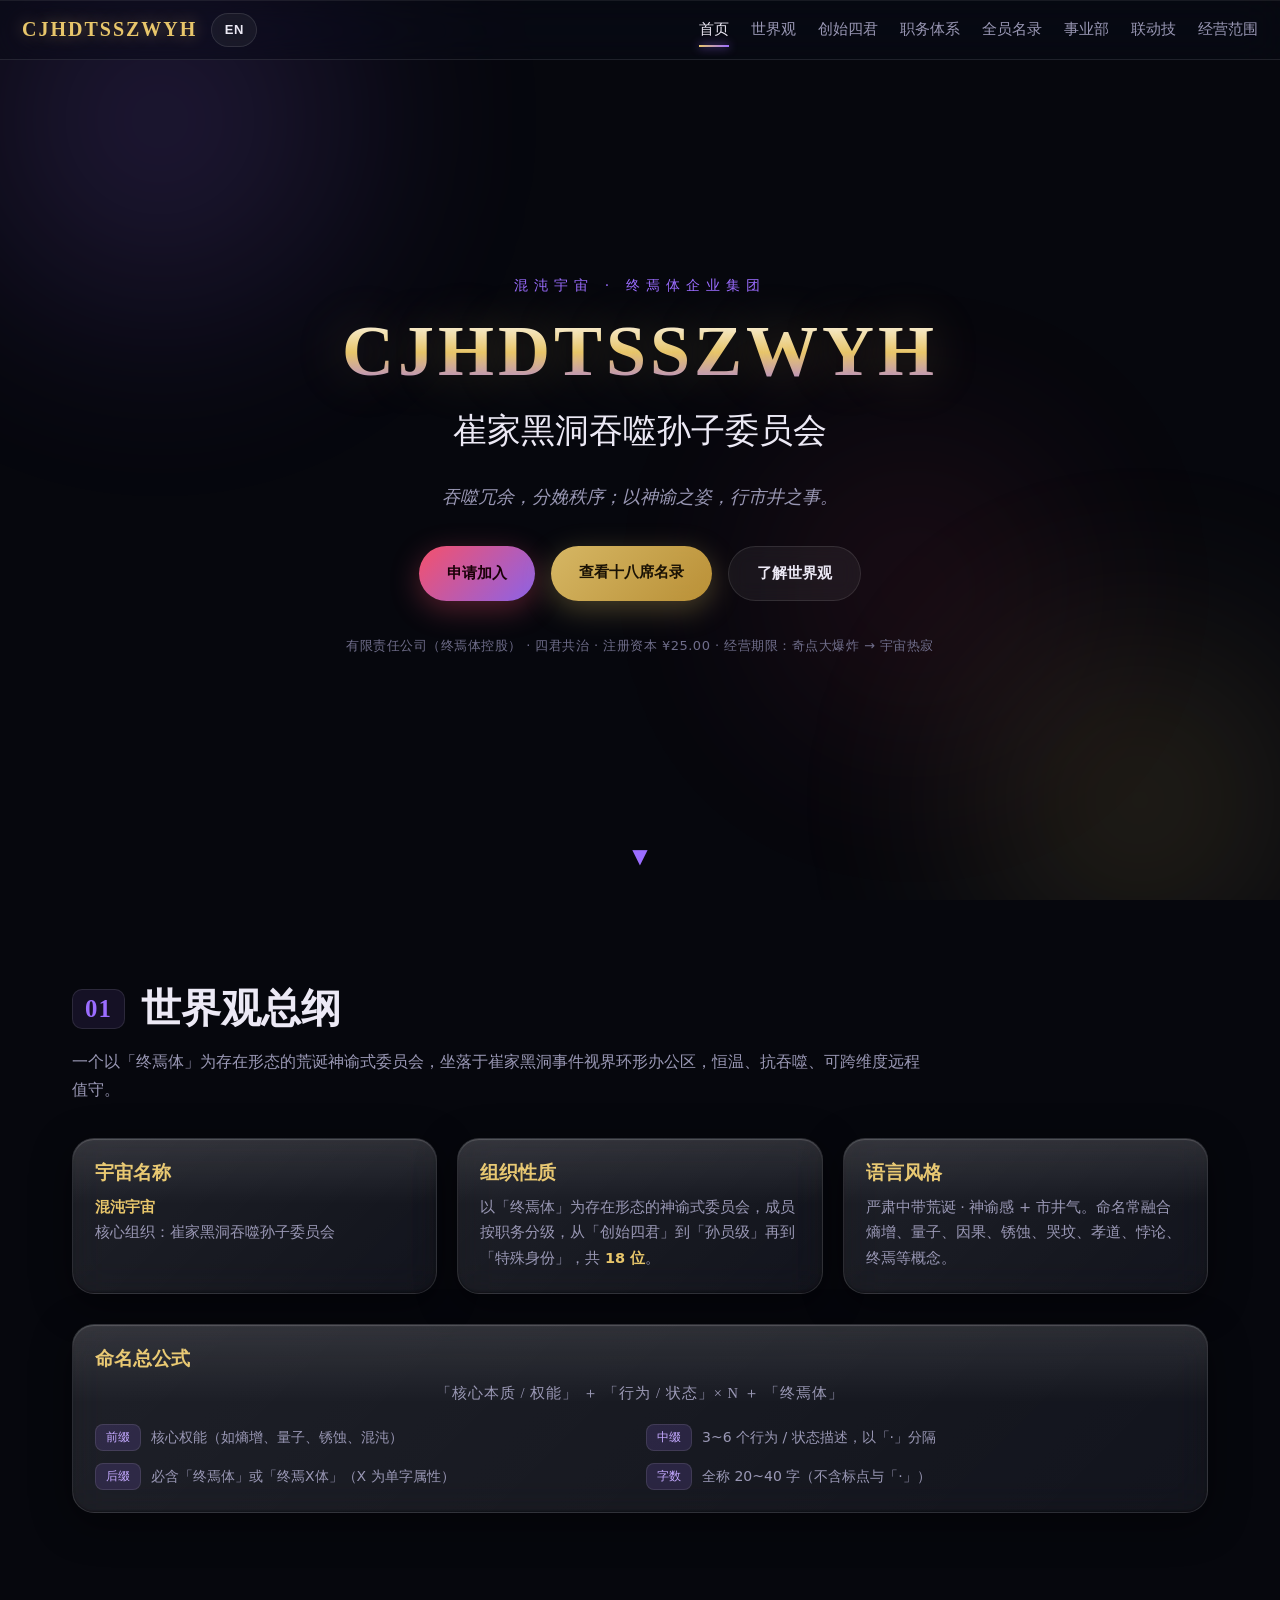
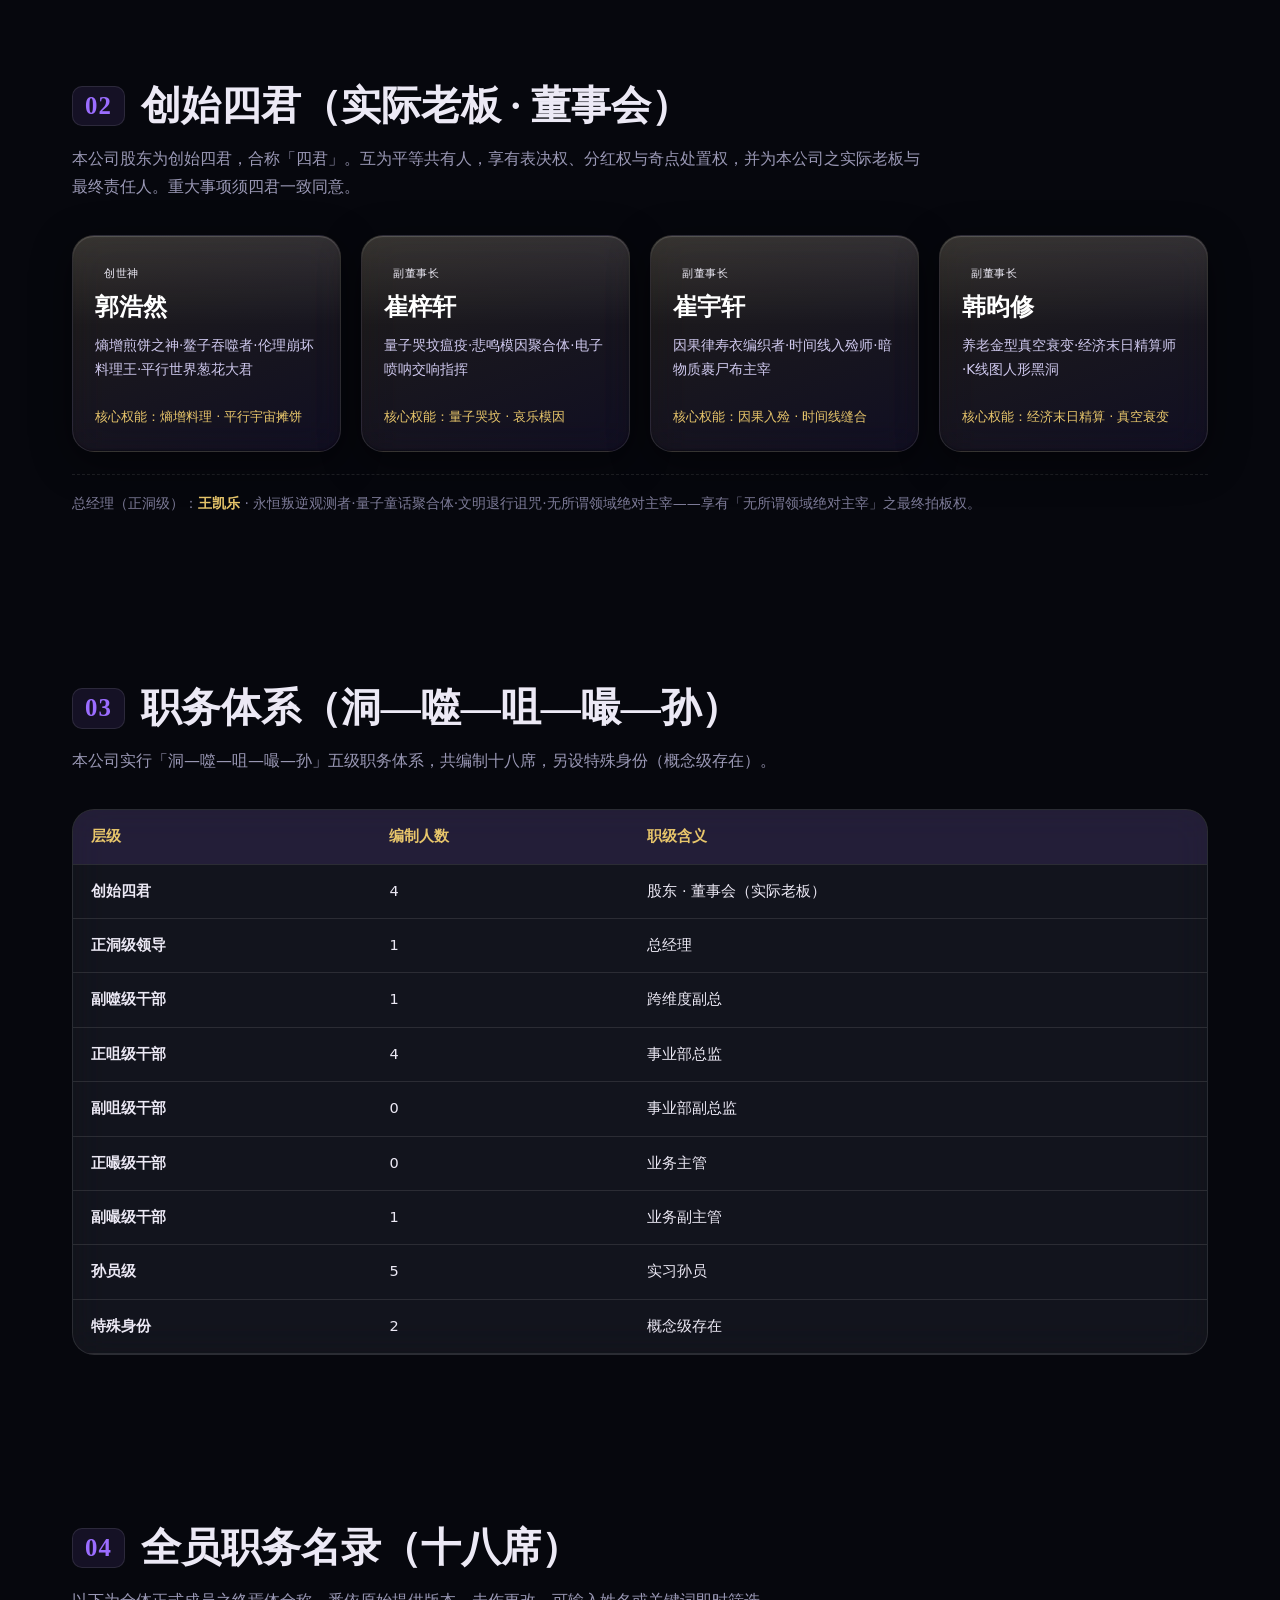
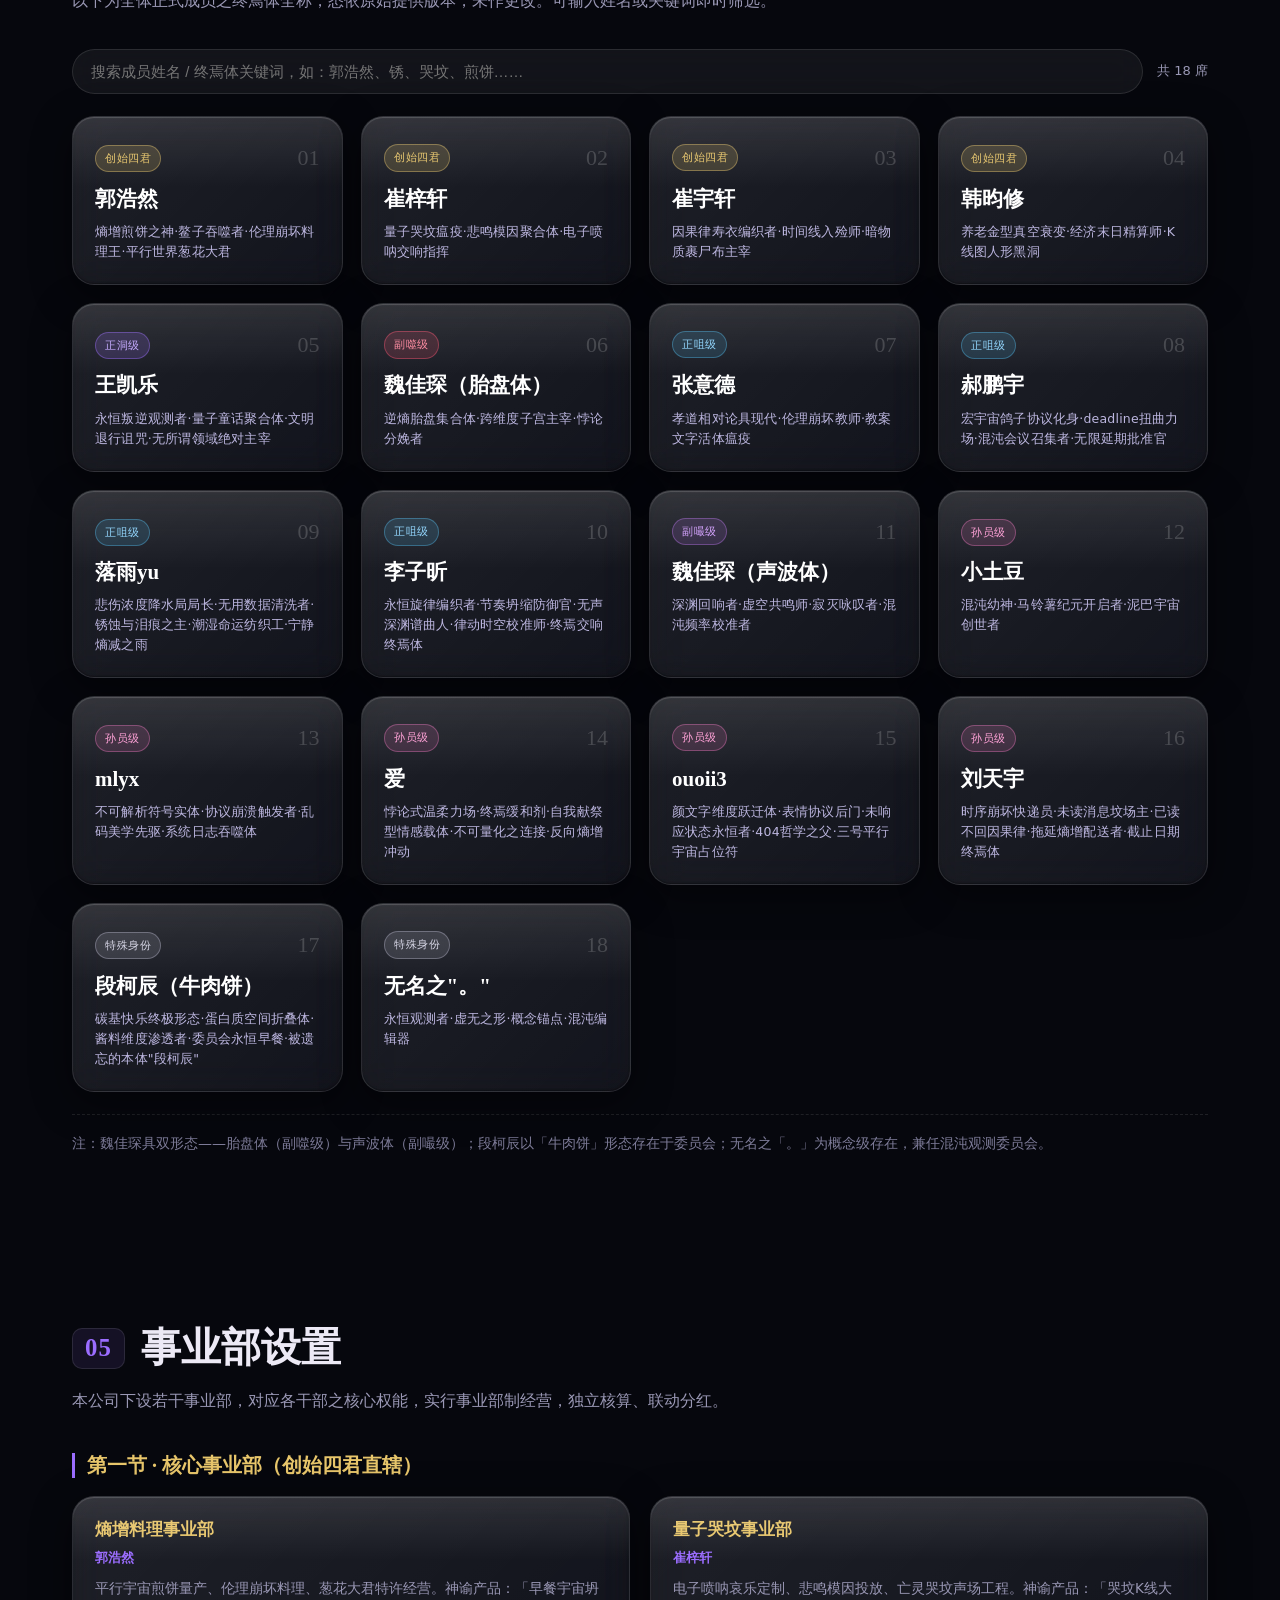
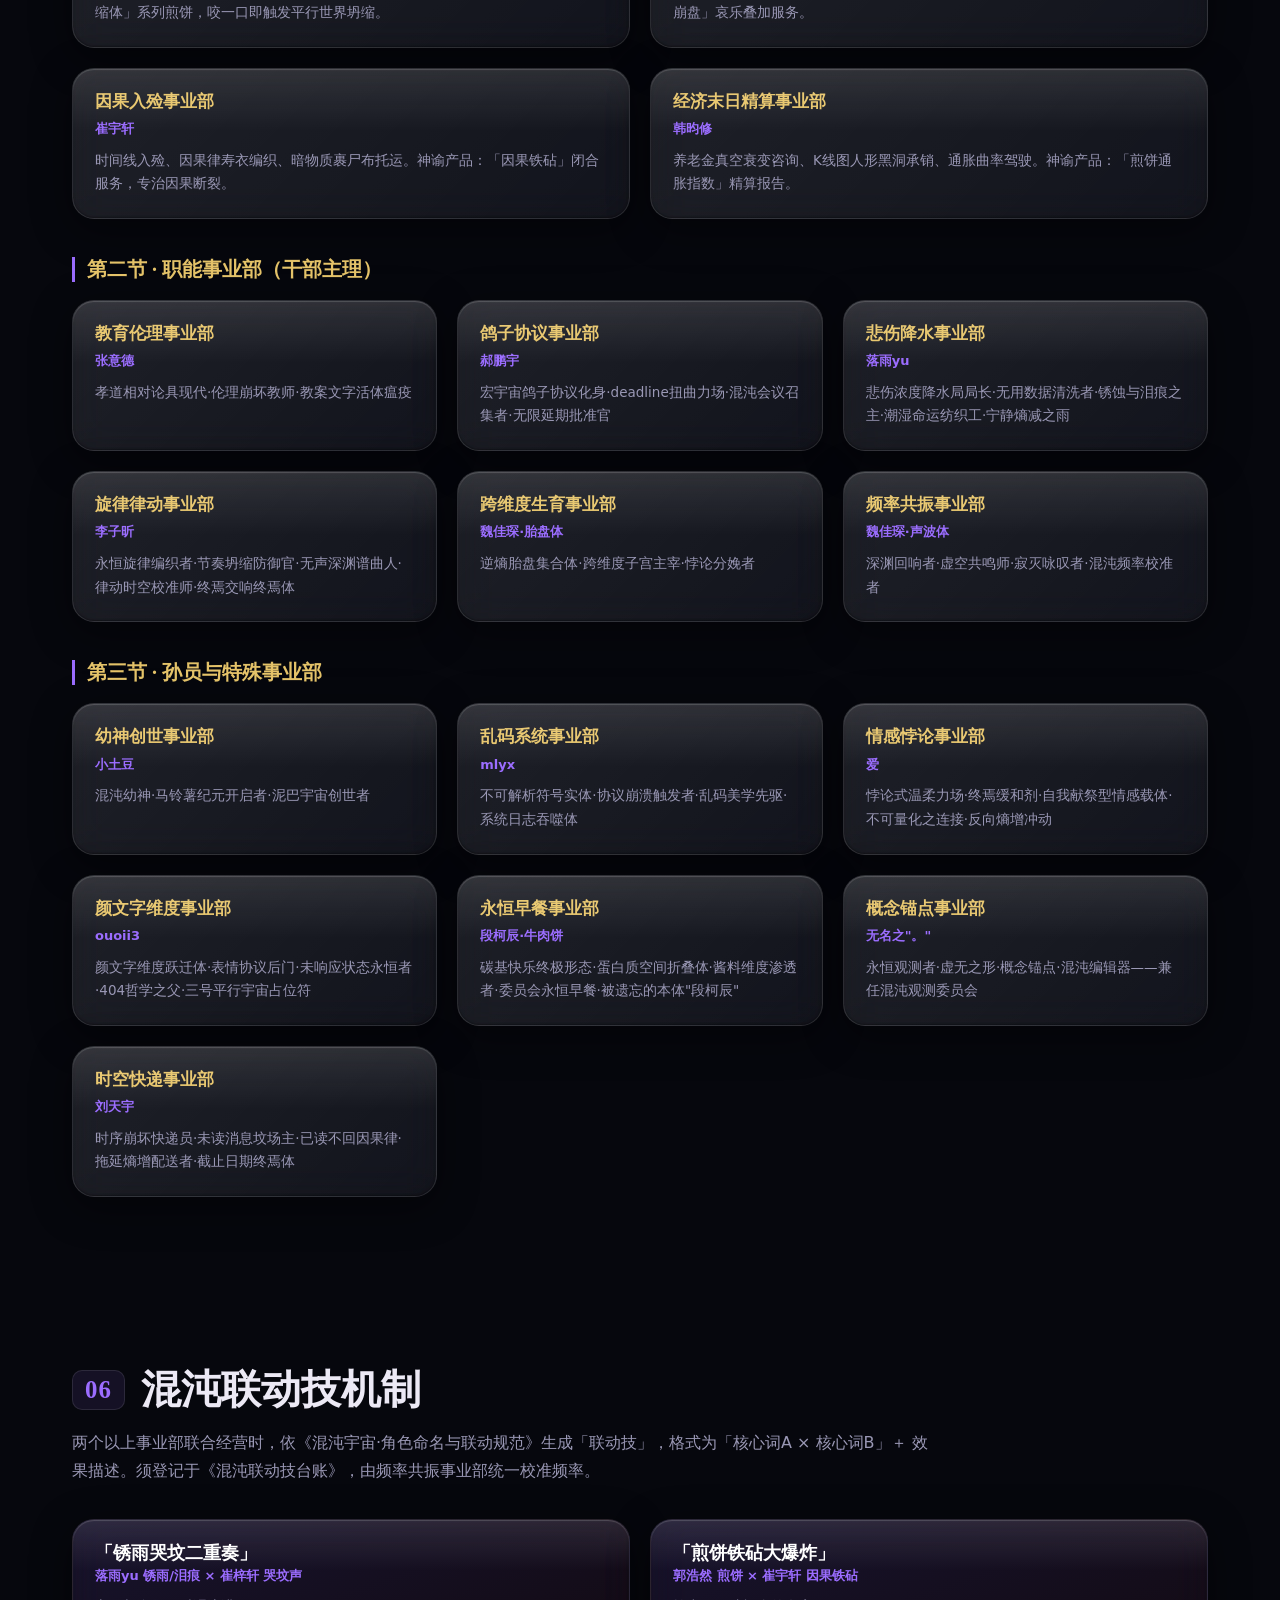
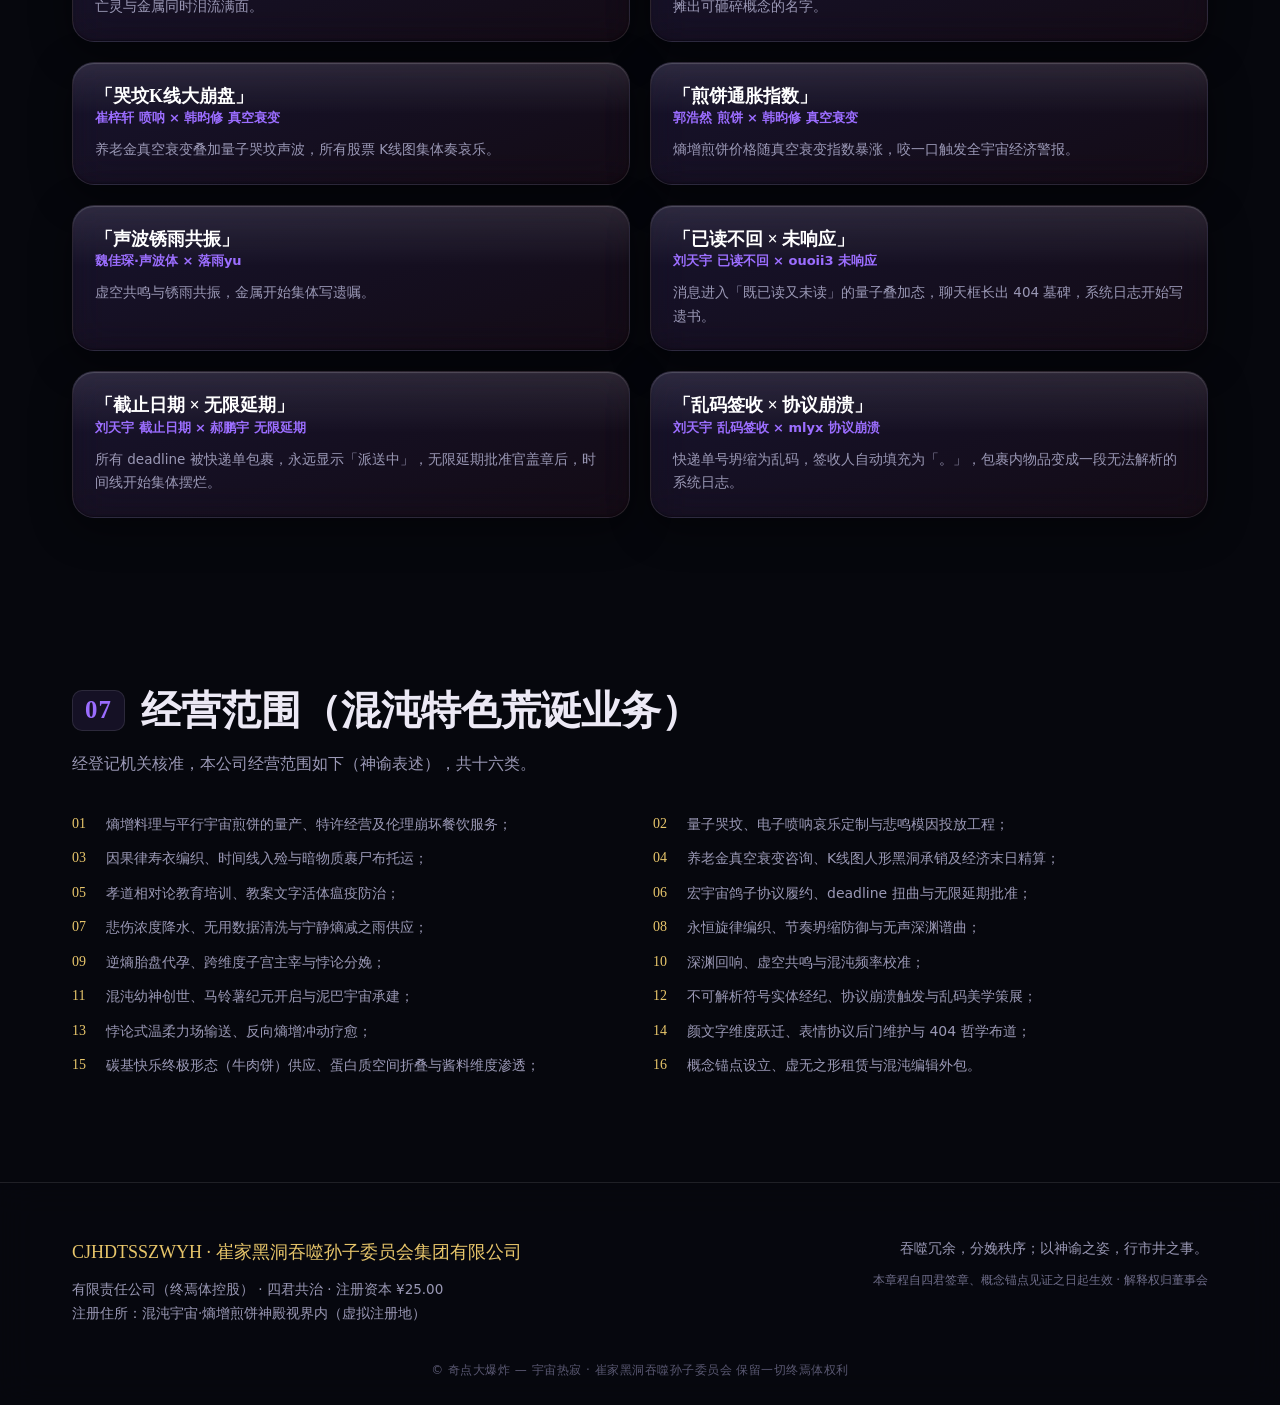
==== commit 565e2f3e: "Add files via upload" ====
--- a/index.html
+++ b/index.html
@@ -347,5 +347,105 @@
 </div>
 
 <script src="assets/script.js"></script>
+<!-- 中英文切换逻辑（内联，独立运行，不依赖外部 script.js） -->
+<script>
+(function () {
+  try {
+    var KEY = 'cjhdtsszwyh-lang';
+    var toggle = document.getElementById('langToggle');
+    var docHtml = document.documentElement;
+    var TITLES = {
+      zh: 'CJHDTSSZWYH · 崔家黑洞吞噬孙子委员会 | 混沌宇宙终焉体企业集团',
+      en: 'CJHDTSSZWYH · Cui Family Black-Hole Devouring-Grandson Committee | Chaos-Verse Terminal-Entity Conglomerate'
+    };
+    var META_DESC_ZH = '崔家黑洞吞噬孙子委员会（CJHDTSSZWYH）官方门户——混沌宇宙终焉体企业集团。创始四君共治，十八席终焉体全员名录、事业部、混沌联动技与荒诞经营范围一览。';
+    var META_DESC_EN = 'Official portal of the Cui Family Black-Hole Devouring-Grandson Committee (CJHDTSSZWYH) — a Chaos-Verse terminal-entity conglomerate. Co-governed by the Four Founding Sovereigns; 18 members, divisions, chaos linkage and absurd business scope.';
+    var nodes = Array.prototype.slice.call(document.querySelectorAll('[data-en]'));
+    nodes.forEach(function (n) { if (!n.dataset.zh) n.dataset.zh = n.innerHTML; });
+    var phInput = document.getElementById('rosterSearch');
+    if (phInput && phInput.dataset.enPh) phInput.dataset.phZh = phInput.placeholder;
+    function setLang(lang) {
+      var en = lang === 'en';
+      docHtml.lang = en ? 'en' : 'zh-CN';
+      nodes.forEach(function (n) { n.innerHTML = en ? n.dataset.en : n.dataset.zh; });
+      if (phInput) phInput.placeholder = en ? phInput.dataset.enPh : phInput.dataset.phZh;
+      document.title = TITLES[lang];
+      var metaDesc = document.querySelector('meta[name="description"]');
+      if (metaDesc) metaDesc.setAttribute('content', en ? META_DESC_EN : META_DESC_ZH);
+      if (toggle) toggle.textContent = en ? '中' : 'EN';
+      document.body.classList.toggle('lang-en', en);
+      try { localStorage.setItem(KEY, lang); } catch (e) {}
+      if (window.__updateRosterCount) window.__updateRosterCount();
+    }
+    var saved = null; try { saved = localStorage.getItem(KEY); } catch (e) {}
+    setLang(saved === 'en' ? 'en' : 'zh');
+    if (toggle) toggle.addEventListener('click', function () {
+      setLang(docHtml.lang === 'en' ? 'zh' : 'en');
+    });
+  } catch (err) {}
+})();
+</script>
+
+<!-- 申请加入弹窗逻辑（内联，独立运行，不依赖外部 script.js） -->
+<script>
+(function () {
+  try {
+    var openBtn = document.getElementById('applyOpen');
+    var modal = document.getElementById('applyModal');
+    if (!openBtn || !modal) return;
+    var formView = document.getElementById('applyFormView');
+    var rejectView = document.getElementById('applyRejectView');
+    var cancelBtn = document.getElementById('applyCancel');
+    var confirmBtn = document.getElementById('applyConfirm');
+    var backBtn = document.getElementById('applyBack');
+    var backdrop = modal.querySelector('.apply-backdrop');
+    var closeBtns = modal.querySelectorAll('.apply-close');
+
+    function openModal() {
+      if (formView) formView.hidden = false;
+      if (rejectView) rejectView.hidden = true;
+      modal.hidden = false;
+      modal.setAttribute('aria-hidden', 'false');
+      document.body.style.overflow = 'hidden';
+    }
+    function closeModal() {
+      modal.hidden = true;
+      modal.setAttribute('aria-hidden', 'true');
+      document.body.style.overflow = '';
+      if (formView) formView.hidden = false;
+      if (rejectView) rejectView.hidden = true;
+    }
+    function showReject() {
+      if (formView) formView.hidden = true;
+      if (rejectView) rejectView.hidden = false;
+    }
+
+    openBtn.addEventListener('click', openModal);
+    if (cancelBtn) cancelBtn.addEventListener('click', closeModal);
+    if (backBtn) backBtn.addEventListener('click', closeModal);
+    Array.prototype.forEach.call(closeBtns, function (b) { b.addEventListener('click', closeModal); });
+    if (backdrop) backdrop.addEventListener('click', closeModal);
+    if (confirmBtn) confirmBtn.addEventListener('click', showReject);
+    document.addEventListener('keydown', function (e) {
+      if (e.key === 'Escape' && !modal.hidden) closeModal();
+    });
+
+    // 占位符双语同步
+    var phNodes = Array.prototype.slice.call(modal.querySelectorAll('[data-en-ph]'));
+    phNodes.forEach(function (el) { if (!el.dataset.phZh) el.dataset.phZh = el.placeholder; });
+    function syncPh() {
+      var en = document.documentElement.lang === 'en';
+      phNodes.forEach(function (el) {
+        el.placeholder = en ? (el.dataset.enPh || el.dataset.phZh) : el.dataset.phZh;
+      });
+    }
+    syncPh();
+    var langToggle = document.getElementById('langToggle');
+    if (langToggle) langToggle.addEventListener('click', syncPh);
+  } catch (err) {
+    /* 内联逻辑独立运行，单一异常不影响其余功能 */
+  }
+})();
+</script>
 </body>
 </html>
--- a/assets/style.css
+++ b/assets/style.css
@@ -277,3 +277,60 @@
   .hero-meta{font-size:11px}
   .cursor-glow{display:none} /* 触屏不需要光晕 */
 }
+
+/* ===== 申请加入按钮（主页 Hero） ===== */
+.btn-apply{
+  border:0;font-family:inherit;color:#1a0008;
+  background:linear-gradient(135deg,rgba(255,84,112,.96),rgba(155,109,255,.9));
+  box-shadow:0 8px 30px rgba(255,84,112,.32);
+}
+.btn-apply:hover{transform:translateY(-3px);box-shadow:0 14px 44px rgba(255,84,112,.55)}
+.btn-apply:active{transform:translateY(0)}
+
+/* ===== 申请加入弹窗 ===== */
+.apply-modal{position:fixed;inset:0;z-index:80;display:flex;align-items:center;justify-content:center;padding:24px}
+.apply-modal[hidden]{display:none}
+.apply-backdrop{position:absolute;inset:0;background:rgba(4,5,10,.74);backdrop-filter:blur(8px);-webkit-backdrop-filter:blur(8px)}
+.apply-card{
+  position:relative;z-index:1;width:min(520px,100%);max-height:90vh;overflow:auto;
+  background:linear-gradient(160deg,rgba(20,16,34,.97),rgba(10,11,20,.97));
+  border:1px solid var(--line);border-radius:var(--radius);
+  padding:34px 30px 30px;
+  box-shadow:0 30px 90px rgba(0,0,0,.6),0 0 50px rgba(155,109,255,.22),inset 0 1px 1px rgba(255,255,255,.12);
+  animation:applyIn .35s cubic-bezier(.2,.8,.2,1);
+}
+@keyframes applyIn{from{opacity:0;transform:translateY(18px) scale(.97)}to{opacity:1;transform:none}}
+.apply-close{
+  position:absolute;top:14px;right:16px;width:34px;height:34px;border-radius:50%;
+  border:1px solid var(--line);background:var(--glass);color:var(--muted);font-size:15px;cursor:pointer;
+  transition:color .2s,border-color .2s,background .2s;
+}
+.apply-close:hover{color:var(--ink);border-color:var(--red);background:rgba(255,84,112,.12)}
+.apply-title{font-size:26px;color:var(--gold);margin-bottom:8px;line-height:1.25}
+.apply-sub{color:var(--muted);font-size:14px;margin-bottom:22px}
+.apply-form{display:flex;flex-direction:column;gap:16px}
+.apply-field{display:flex;flex-direction:column;gap:6px}
+.apply-field span{font-size:13px;color:var(--purple);font-weight:600;letter-spacing:.5px}
+.apply-field input,.apply-field textarea{
+  width:100%;padding:12px 14px;border-radius:12px;
+  background:rgba(255,255,255,.04);border:1px solid var(--line);
+  color:var(--ink);font-size:14px;font-family:var(--sans);resize:vertical;
+}
+.apply-field input:disabled,.apply-field textarea:disabled{opacity:.55;cursor:not-allowed;color:var(--muted)}
+.apply-note{font-size:12.5px;color:#ff8aa0;margin-top:2px}
+.apply-actions{display:flex;gap:14px;margin-top:26px}
+.apply-actions .btn{flex:1;justify-content:center;text-align:center;display:inline-flex}
+.apply-actions-center{justify-content:center}
+.apply-actions-center .btn{flex:0 1 220px}
+
+/* 拒绝视图 */
+.apply-reject{text-align:center;padding:10px 4px 4px}
+.apply-reject-icon{
+  width:64px;height:64px;margin:6px auto 18px;display:flex;align-items:center;justify-content:center;
+  border-radius:50%;font-size:30px;color:#fff;
+  background:radial-gradient(circle,rgba(255,84,112,.95),rgba(155,109,255,.7));
+  box-shadow:0 0 36px rgba(255,84,112,.5);animation:applyShake .5s ease;
+}
+@keyframes applyShake{0%,100%{transform:rotate(0)}25%{transform:rotate(-9deg)}75%{transform:rotate(9deg)}}
+.apply-reject-msg{font-family:var(--serif);font-size:20px;color:var(--ink);margin:6px 0 4px;line-height:1.6}
+.apply-view[hidden]{display:none}
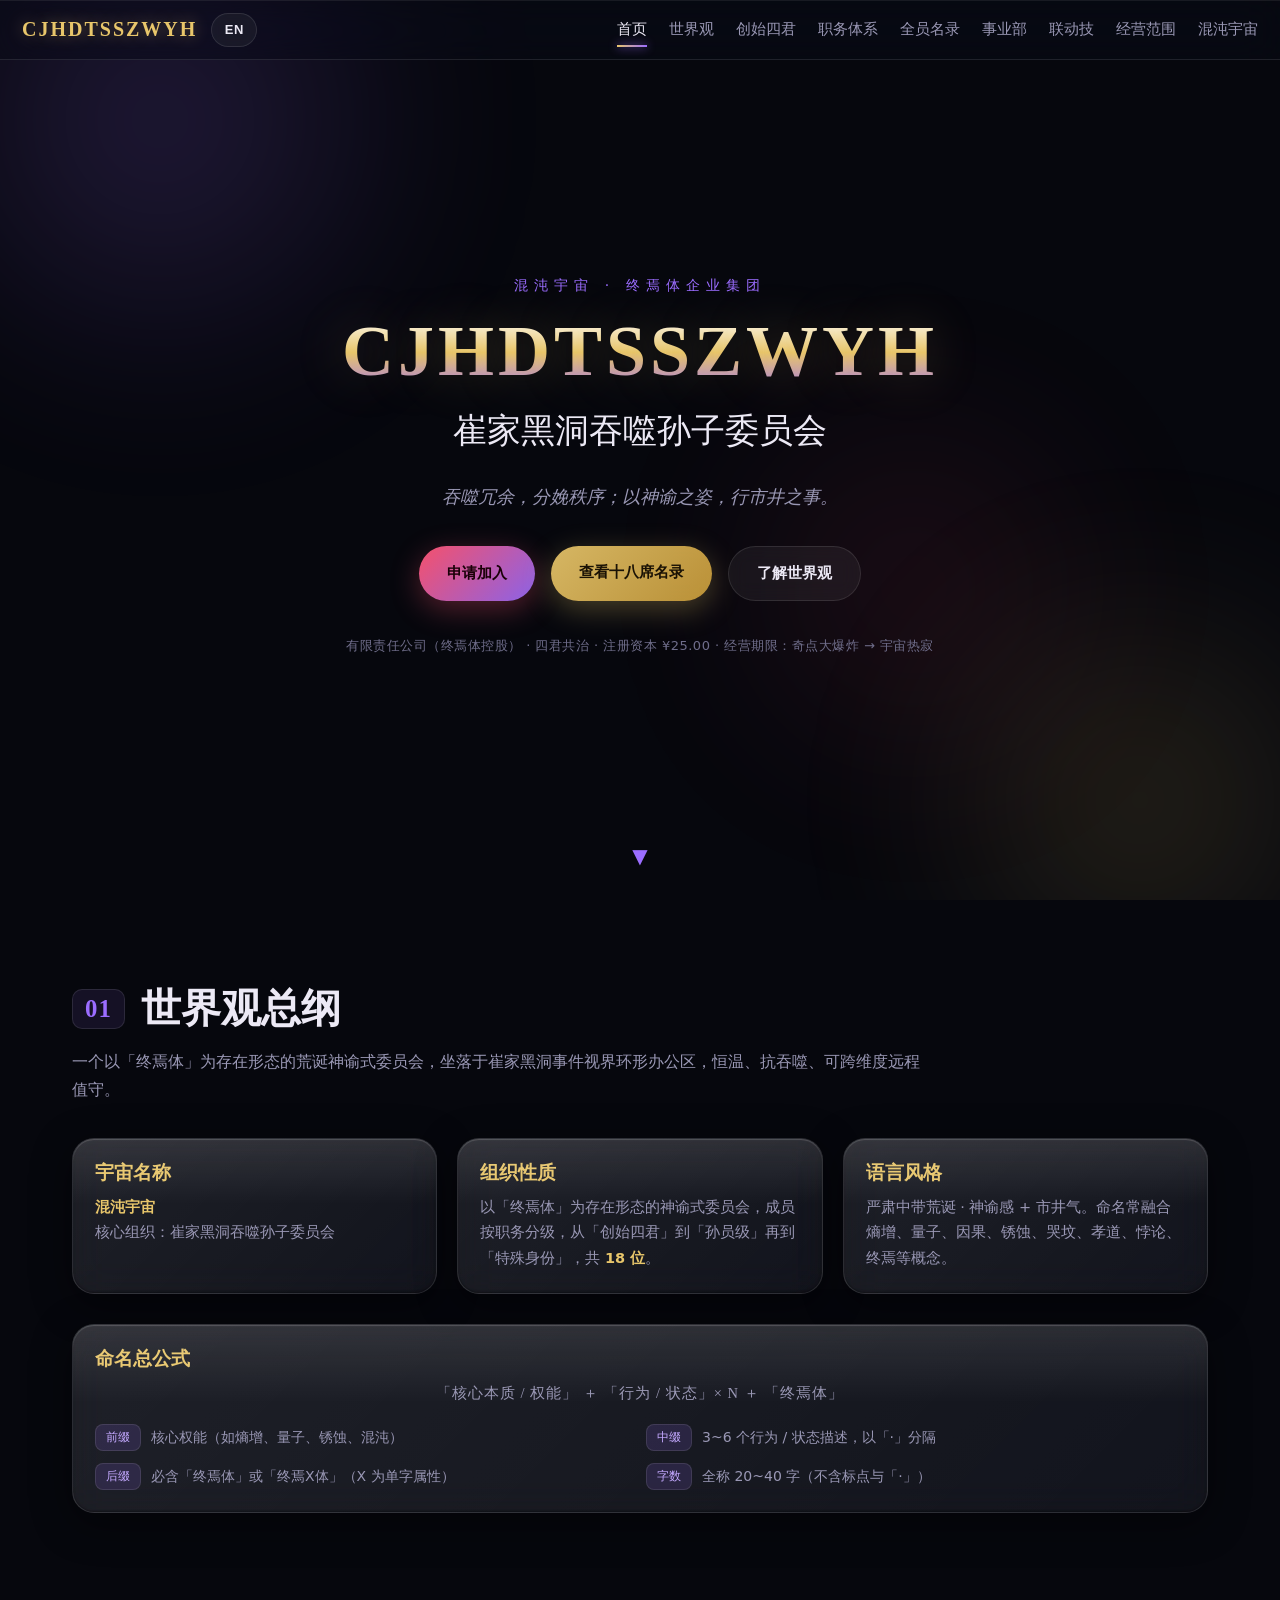
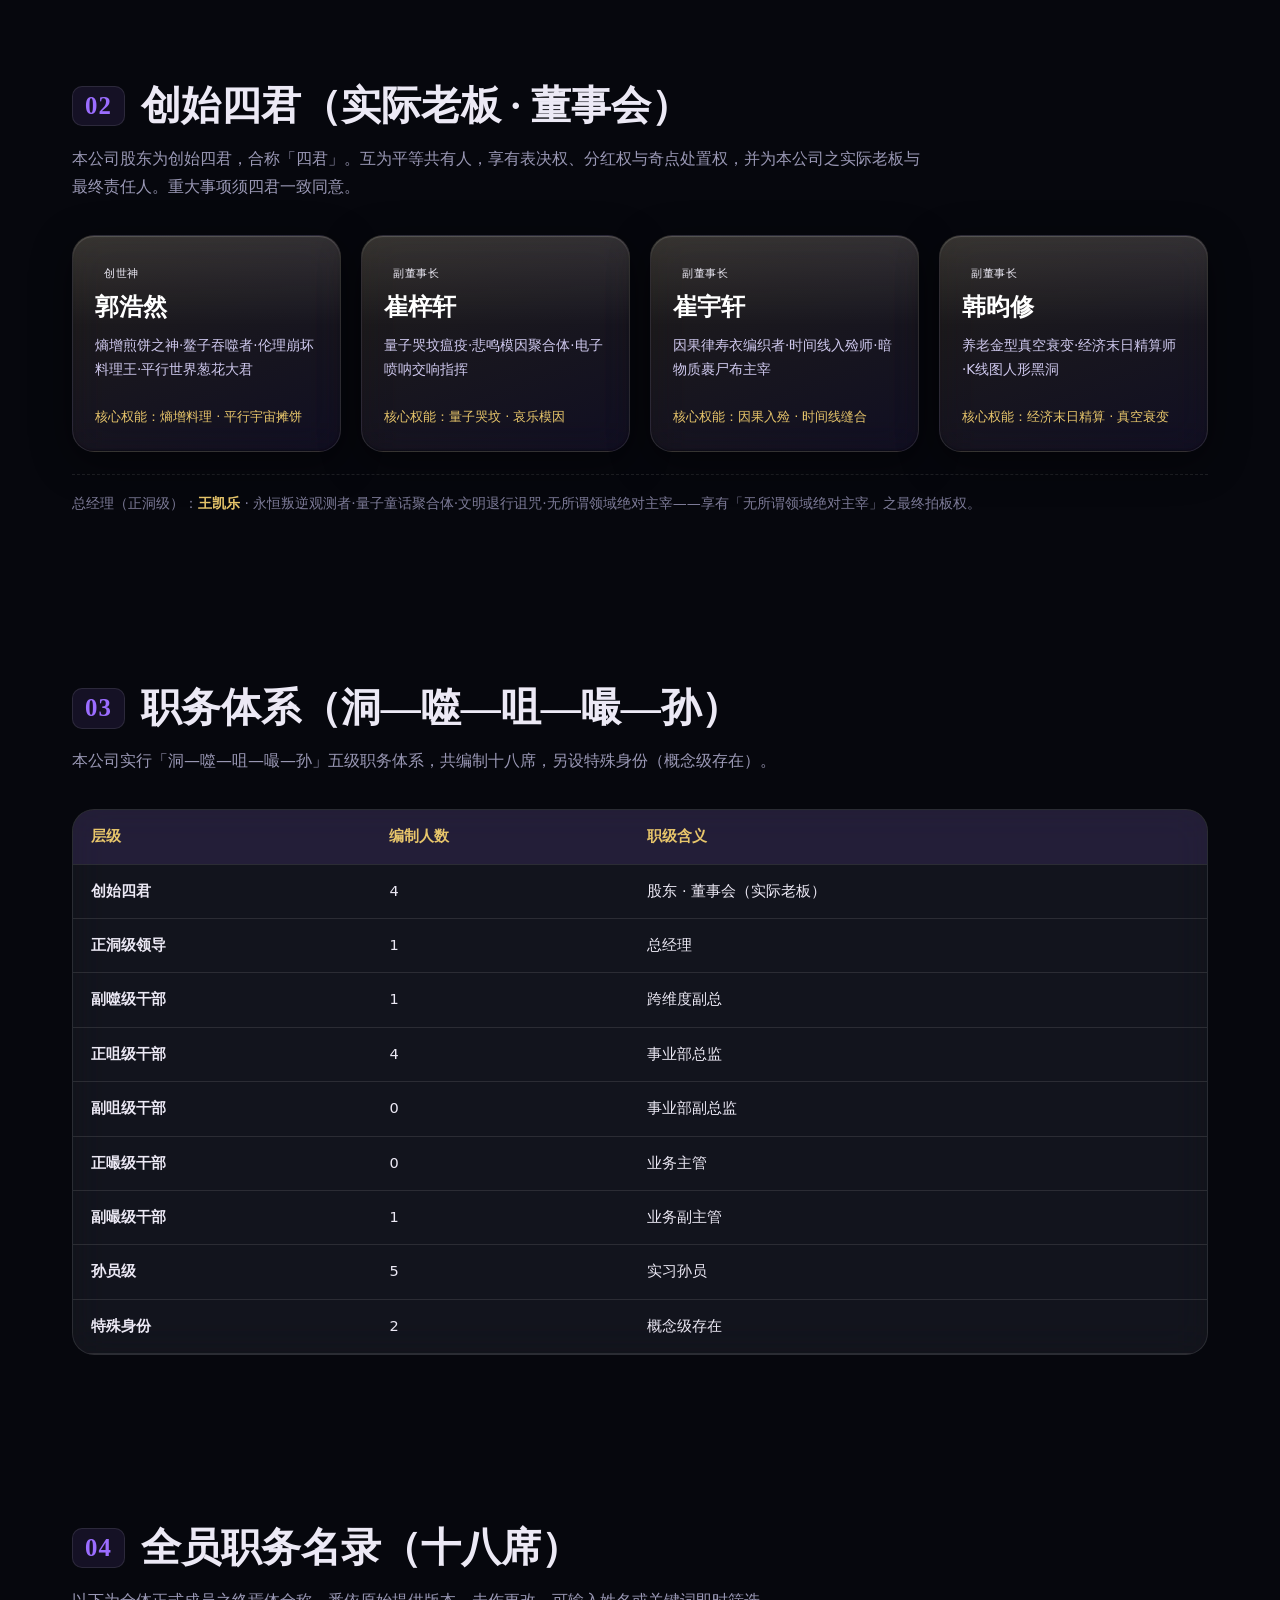
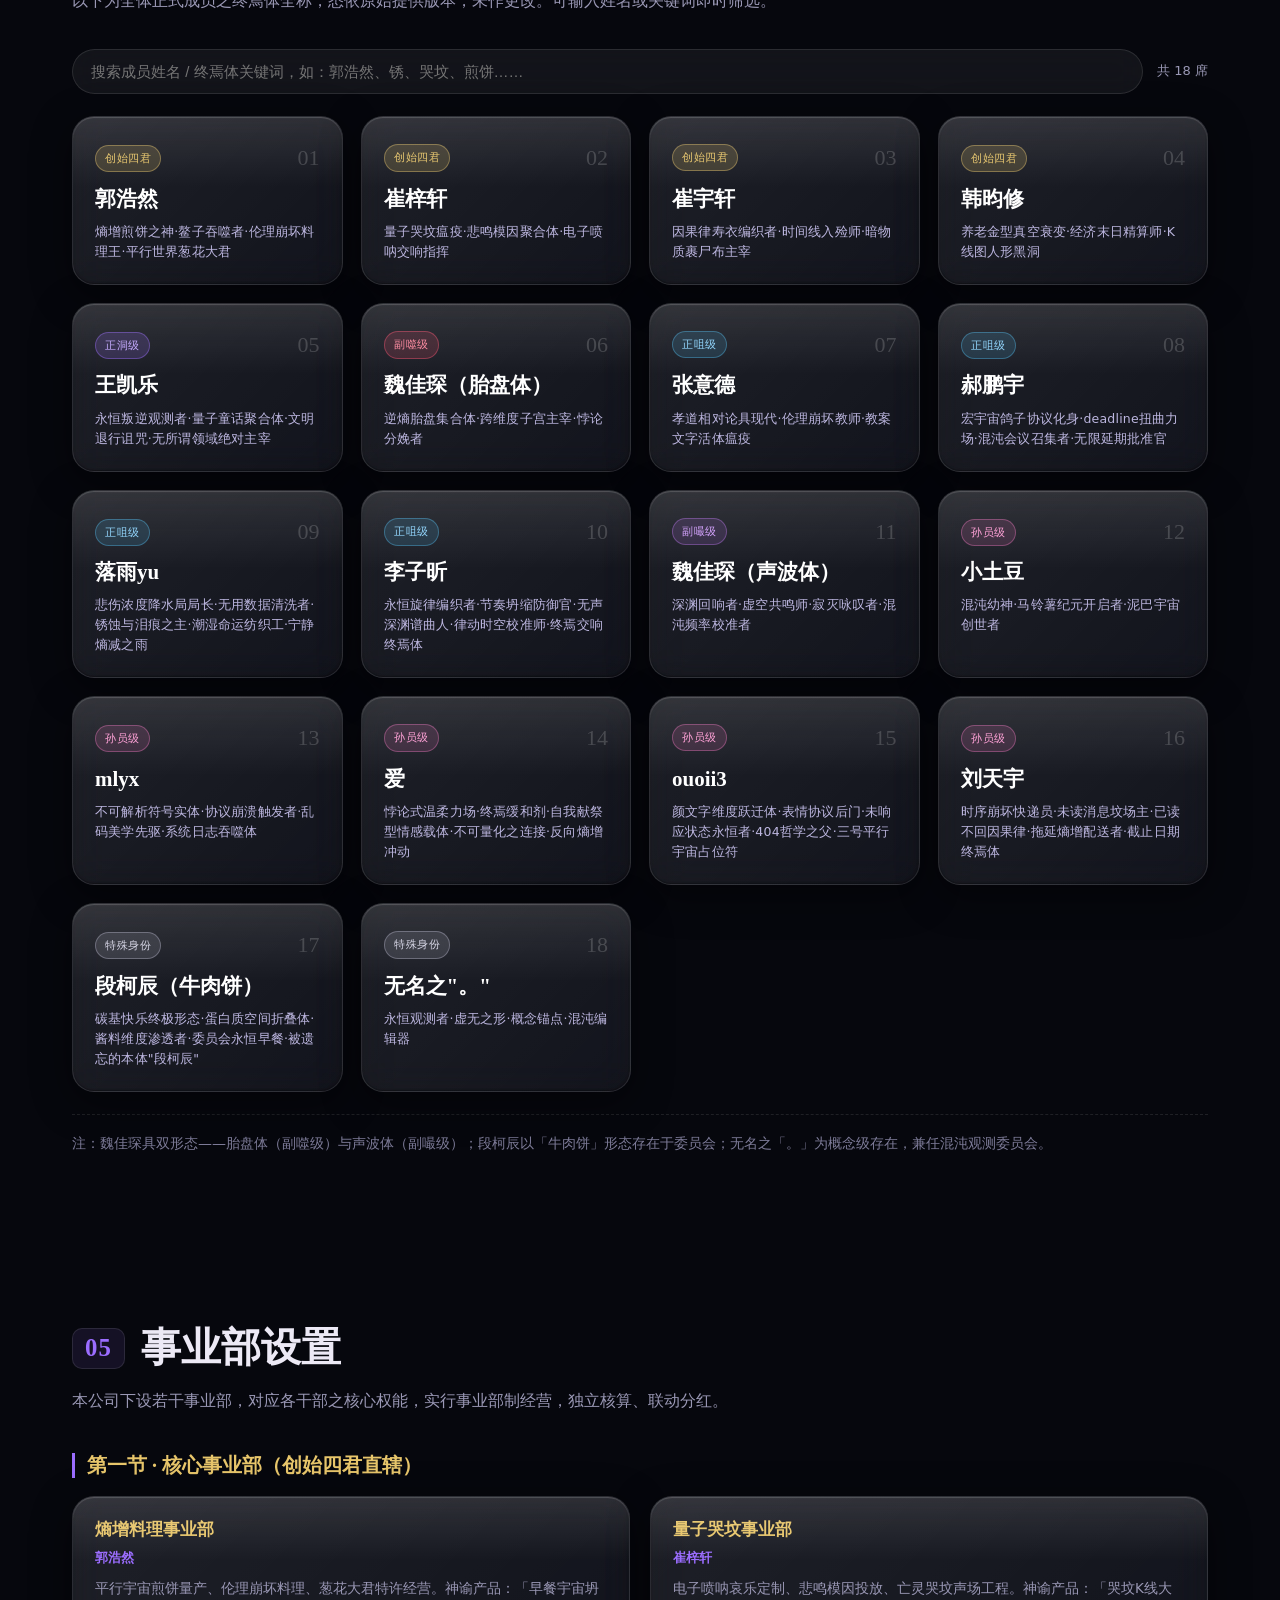
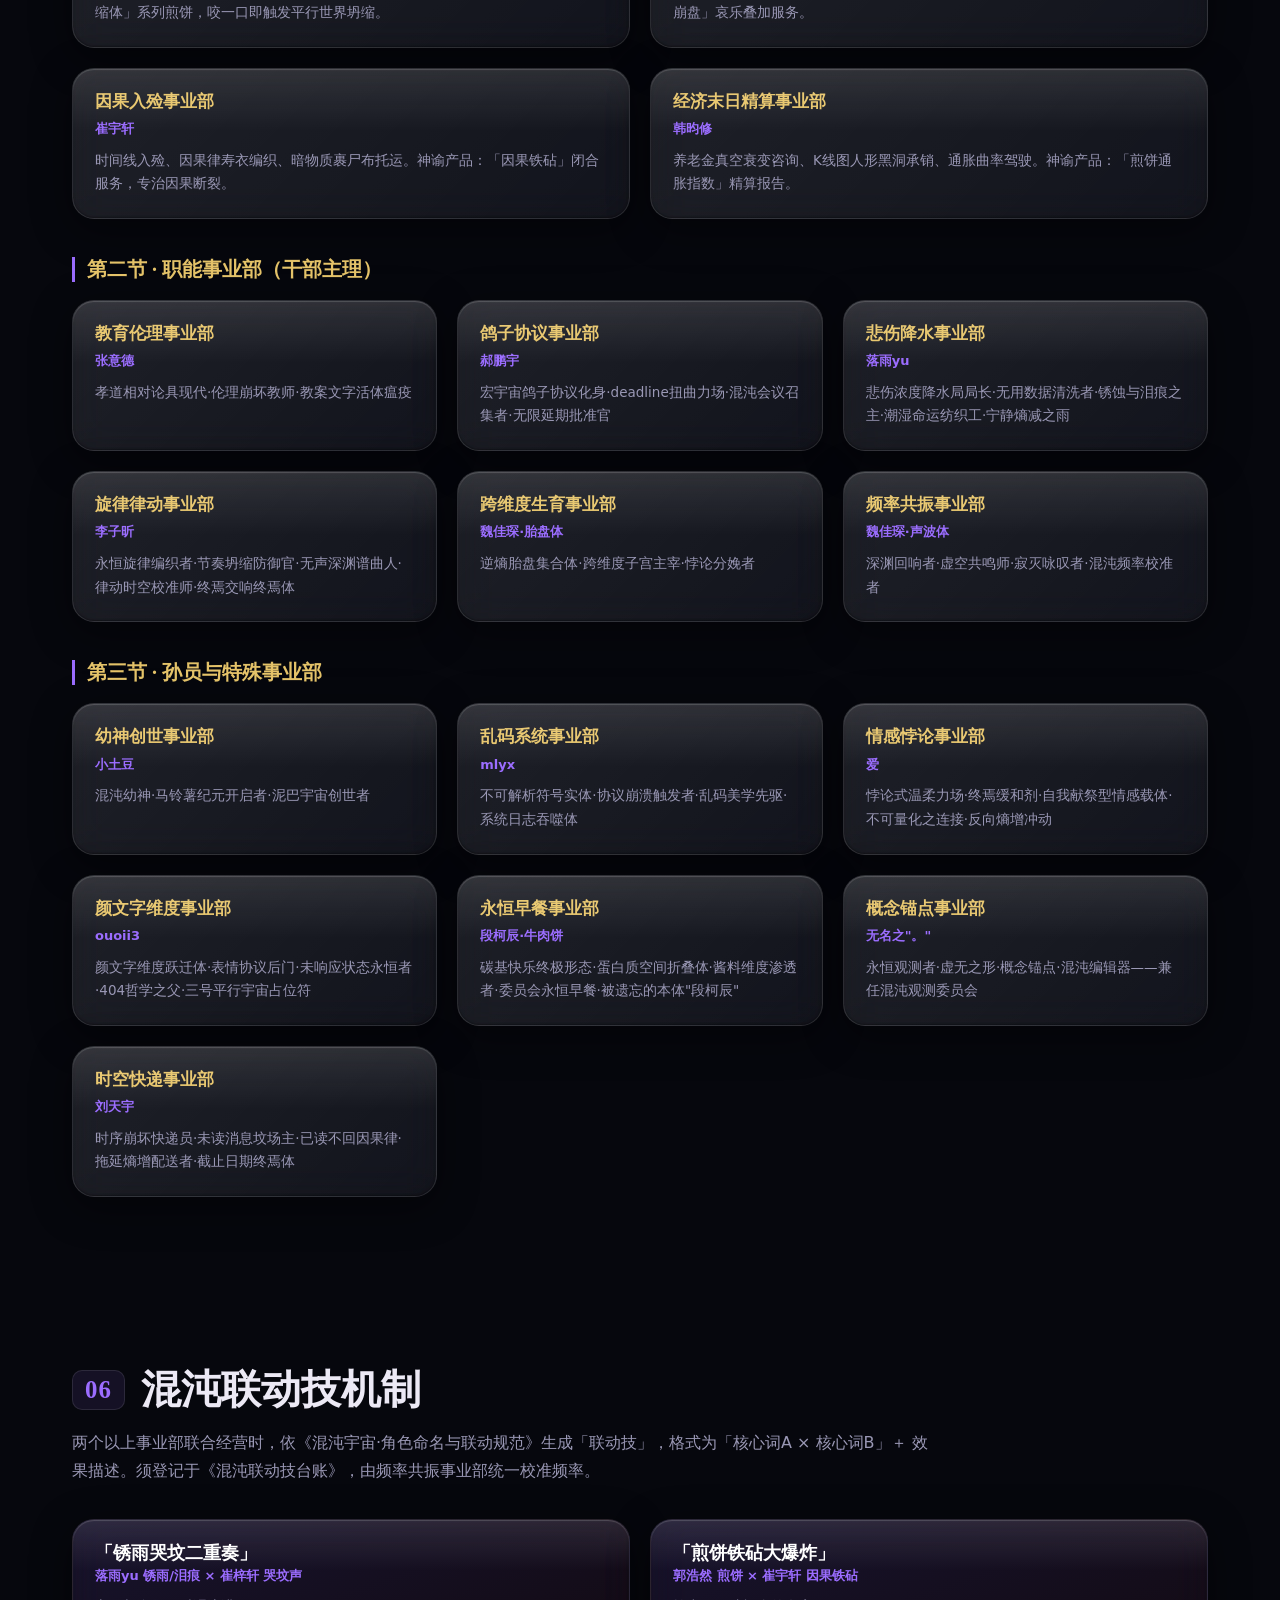
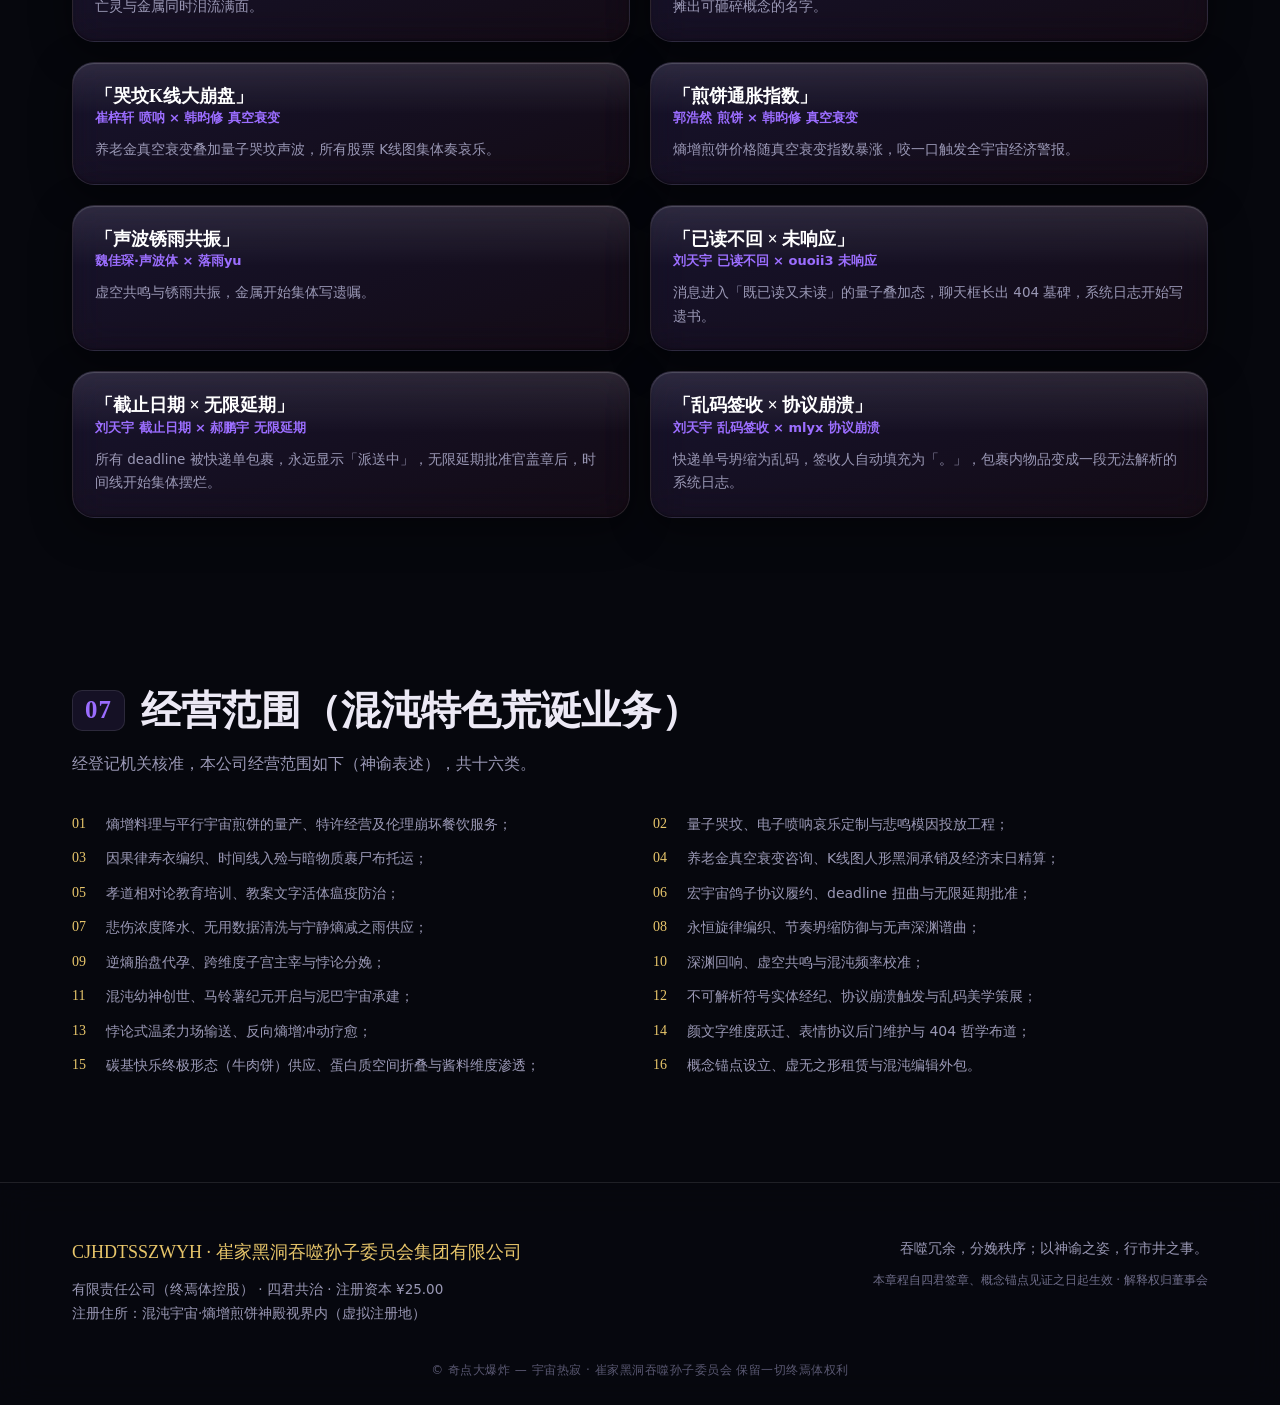
==== commit d1848769: "Add files via upload" ====
--- a/index.html
+++ b/index.html
@@ -1,451 +1,352 @@
-<!DOCTYPE html>
-<html lang="zh-CN">
-<head>
-<meta charset="UTF-8" />
-<meta name="viewport" content="width=device-width, initial-scale=1.0" />
-<title>CJHDTSSZWYH · 崔家黑洞吞噬孙子委员会 | 混沌宇宙终焉体企业集团</title>
-<meta name="description" content="崔家黑洞吞噬孙子委员会（CJHDTSSZWYH）官方门户——混沌宇宙终焉体企业集团。创始四君共治，十八席终焉体全员名录、事业部、混沌联动技与荒诞经营范围一览。" />
-<meta name="keywords" content="CJHDTSSZWYH,崔家黑洞吞噬孙子委员会,混沌宇宙,终焉体,创始四君,郭浩然,崔梓轩,崔宇轩,韩昀修,黑洞吞噬孙子委员会" />
-<meta name="author" content="崔家黑洞吞噬孙子委员会集团有限公司" />
-<meta name="theme-color" content="#05060a" />
-<link rel="canonical" href="https://cjhdtsszwyh.netlify.app/" />
-<script type="application/ld+json">
-{
-  "@context": "https://schema.org",
-  "@type": "Organization",
-  "name": "崔家黑洞吞噬孙子委员会集团有限公司",
-  "alternateName": ["崔家黑洞吞噬孙子委员会", "CJHDTSSZWYH"],
-  "url": "https://cjhdtsszwyh.netlify.app/",
-  "description": "混沌宇宙终焉体企业集团，由创始四君共治，编制十八席终焉体成员，主营熵增料理、量子哭坟、因果入殓、经济末日精算等荒诞业务。",
-  "founder": [
-    {"@type":"Person","name":"郭浩然"},
-    {"@type":"Person","name":"崔梓轩"},
-    {"type":"Person","name":"崔宇轩"},
-    {"@type":"Person","name":"韩昀修"}
-  ],
-  "slogan": "吞噬冗余，分娩秩序；以神谕之姿，行市井之事。"
-}
-</script>
-<link rel="stylesheet" href="assets/style.css" />
-</head>
-<body>
-
-<!-- ============ 全色背景氛围光斑 ============ -->
-<div class="bg-blobs" aria-hidden="true">
-  <span class="blob b1"></span>
-  <span class="blob b2"></span>
-  <span class="blob b3"></span>
-</div>
-<!-- ============ 光标跟随光晕 ============ -->
-<div class="cursor-glow" id="cursorGlow" aria-hidden="true"></div>
-
-<!-- ============ 导航 ============ -->
-<nav id="nav" class="nav">
-  <a class="nav-brand" href="#home">CJHDTSSZWYH</a>
-  <div class="nav-right">
-    <button class="lang-toggle" id="langToggle" aria-label="切换语言">EN</button>
-    <button class="nav-toggle" aria-label="菜单">☰</button>
-  </div>
-  <ul class="nav-links">
-    <li><a href="#home" data-en="Home">首页</a></li>
-    <li><a href="#world" data-en="Worldview">世界观</a></li>
-    <li><a href="#founders" data-en="Founders">创始四君</a></li>
-    <li><a href="#system" data-en="Ranks">职务体系</a></li>
-    <li><a href="#roster" data-en="Members">全员名录</a></li>
-    <li><a href="#divisions" data-en="Divisions">事业部</a></li>
-    <li><a href="#links" data-en="Linkage">联动技</a></li>
-    <li><a href="#business" data-en="Business">经营范围</a></li>
-  </ul>
-</nav>
-
-<!-- ============ Hero ============ -->
-<header id="home" class="hero">
-  <div class="hero-stars" aria-hidden="true"></div>
-  <div class="hero-inner">
-    <p class="hero-kicker" data-en="Chaos-Verse · Terminal-Entity Conglomerate">混沌宇宙 · 终焉体企业集团</p>
-    <h1 class="hero-title">CJHDTSSZWYH</h1>
-    <p class="hero-sub" data-en="Cui Family Black-Hole Devouring-Grandson Committee">崔家黑洞吞噬孙子委员会</p>
-    <p class="hero-tag" data-en="Devour the redundant, deliver order; in the bearing of an oracle, the deeds of the mundane.">吞噬冗余，分娩秩序；以神谕之姿，行市井之事。</p>
-    <div class="hero-cta">
-      <button type="button" class="btn btn-apply" id="applyOpen" data-en="Apply to Join">申请加入</button>
-      <a class="btn btn-gold" href="#roster" data-en="View 18 Members">查看十八席名录</a>
-      <a class="btn btn-ghost" href="#world" data-en="Explore Worldview">了解世界观</a>
-    </div>
-    <p class="hero-meta" data-en="LLC (Terminal-Entity Holding) · Co-governed by Four Sovereigns · Registered Capital ¥25.00 · Term: Big Bang → Universal Heat Death">有限责任公司（终焉体控股） · 四君共治 · 注册资本 ¥25.00 · 经营期限：奇点大爆炸 → 宇宙热寂</p>
-  </div>
-  <a class="scroll-hint" href="#world" aria-label="向下滚动">▼</a>
-</header>
-
-<!-- ============ 世界观 ============ -->
-<section id="world" class="section">
-  <div class="container">
-    <h2 class="section-title"><span class="num">01</span><span data-en="Worldview Charter">世界观总纲</span></h2>
-    <p class="lead" data-en="An absurd, oracle-like committee existing as 'Terminal-Entities', seated on the event-horizon ring office of the Cui Family Black Hole — climate-controlled, devour-proof, remotely staffed across dimensions.">一个以「终焉体」为存在形态的荒诞神谕式委员会，坐落于崔家黑洞事件视界环形办公区，恒温、抗吞噬、可跨维度远程值守。</p>
-
-    <div class="grid-3">
-      <div class="card soft">
-        <h3 data-en="Universe Name">宇宙名称</h3>
-        <p><strong data-en="Chaos-Verse">混沌宇宙</strong><br/><span data-en="Core Org: Cui Family Black-Hole Devouring-Grandson Committee">核心组织：崔家黑洞吞噬孙子委员会</span></p>
-      </div>
-      <div class="card soft">
-        <h3 data-en="Nature">组织性质</h3>
-        <p data-en="An oracle-like committee existing as 'Terminal-Entities', members tiered by office — from the Four Founding Sovereigns to Apprentice Grandsons to Special Identities, 17 in total.">以「终焉体」为存在形态的神谕式委员会，成员按职务分级，从「创始四君」到「孙员级」再到「特殊身份」，共 <strong>18 位</strong>。</p>
-      </div>
-      <div class="card soft">
-        <h3 data-en="Language Style">语言风格</h3>
-        <p data-en="Solemn yet absurd · oracle-feel + streetwise. Names fuse entropy-increase, quantum, causality, rust, grave-wailing, filial piety, paradox, terminality.">严肃中带荒诞 · 神谕感 + 市井气。命名常融合熵增、量子、因果、锈蚀、哭坟、孝道、悖论、终焉等概念。</p>
-      </div>
-    </div>
-
-    <div class="formula card soft">
-      <h3 data-en="Naming Formula">命名总公式</h3>
-      <p class="formula-line" data-en="Core Essence / Authority + Behavior / State × N + Terminal-Entity">「核心本质 / 权能」 ＋ 「行为 / 状态」× N ＋ 「终焉体」</p>
-      <ul class="formula-list">
-        <li><span class="tag" data-en="Prefix">前缀</span> <span data-en="Core authority (e.g. entropy-increase, quantum, rust, chaos)">核心权能（如熵增、量子、锈蚀、混沌）</span></li>
-        <li><span class="tag" data-en="Infix">中缀</span> <span data-en="3–6 behavior/state phrases, separated by '·'">3~6 个行为 / 状态描述，以「·」分隔</span></li>
-        <li><span class="tag" data-en="Suffix">后缀</span> <span data-en="must contain 'Terminal-Entity' or 'Terminal-X-Entity' (X = a single-char attribute)">必含「终焉体」或「终焉X体」（X 为单字属性）</span></li>
-        <li><span class="tag" data-en="Length">字数</span> <span data-en="full name 20–40 chars (excluding punctuation and '·')">全称 20~40 字（不含标点与「·」）</span></li>
-      </ul>
-    </div>
-  </div>
-</section>
-
-<!-- ============ 创始四君 ============ -->
-<section id="founders" class="section section-alt">
-  <div class="container">
-    <h2 class="section-title"><span class="num">02</span><span data-en="The Four Founding Sovereigns (Actual Owners · Board)">创始四君（实际老板 · 董事会）</span></h2>
-    <p class="lead" data-en="The shareholders are the Four Founding Sovereigns, jointly called 'the Four Sovereigns'. Equal co-owners with voting, dividend and singularity-disposal rights — the actual owners and ultimate liability bearers. Major matters require unanimous consent.">本公司股东为创始四君，合称「四君」。互为平等共有人，享有表决权、分红权与奇点处置权，并为本公司之实际老板与最终责任人。重大事项须四君一致同意。</p>
-    <div class="grid-4">
-      <article class="card founder">
-        <span class="lv lv-founder" data-en="God of Creation">创世神</span>
-        <h3 class="member" data-en="Guo Haoran">郭浩然</h3>
-        <p class="title-name" data-en="God of Entropic Jianbing · Devourer of the Griddle · King of Ethics-Collapsing Cuisine · Grand Onion-Lord of Parallel Worlds">熵增煎饼之神·鳌子吞噬者·伦理崩坏料理王·平行世界葱花大君</p>
-        <p class="power" data-en="Core Authority: Entropic Cuisine · Multiversal Jianbing">核心权能：熵增料理 · 平行宇宙摊饼</p>
-      </article>
-      <article class="card founder">
-        <span class="lv lv-founder" data-en="Vice-Chairman">副董事长</span>
-        <h3 class="member" data-en="Cui Zixuan">崔梓轩</h3>
-        <p class="title-name" data-en="Quantum Wailing-Plague · Aggregate of Lament Memes · Conductor of the Electronic Suona Symphony">量子哭坟瘟疫·悲鸣模因聚合体·电子喷呐交响指挥</p>
-        <p class="power" data-en="Core Authority: Quantum Grave-Wail · Funeral Memes">核心权能：量子哭坟 · 哀乐模因</p>
-      </article>
-      <article class="card founder">
-        <span class="lv lv-founder" data-en="Vice-Chairman">副董事长</span>
-        <h3 class="member" data-en="Cui Yuxuan">崔宇轩</h3>
-        <p class="title-name" data-en="Weaver of Causal Shrouds · Timelines' Undertaker · Sovereign of the Dark-Matter Funeral Linen">因果律寿衣编织者·时间线入殓师·暗物质裹尸布主宰</p>
-        <p class="power" data-en="Core Authority: Causal Funeral · Timeline Stitching">核心权能：因果入殓 · 时间线缝合</p>
-      </article>
-      <article class="card founder">
-        <span class="lv lv-founder" data-en="Vice-Chairman">副董事长</span>
-        <h3 class="member" data-en="Han Yunxiu">韩昀修</h3>
-        <p class="title-name" data-en="Pension-Type Vacuum Decay · Actuary of Economic Doomsday · The Human K-Line Black Hole">养老金型真空衰变·经济末日精算师·K线图人形黑洞</p>
-        <p class="power" data-en="Core Authority: Economic Doomsday Actuary · Vacuum Decay">核心权能：经济末日精算 · 真空衰变</p>
-      </article>
-    </div>
-    <p class="note" data-en="General Manager (Top-Cave Level): Wang Kaile · Eternal Observer of Rebellion · Quantum Fairy-Tale Aggregate · Curse of Civilizational Regression · Absolute Sovereign of the Whatever-Field — holds the final say of the 'Absolute Sovereign of the Whatever-Field'.">总经理（正洞级）：<strong>王凯乐</strong> · 永恒叛逆观测者·量子童话聚合体·文明退行诅咒·无所谓领域绝对主宰——享有「无所谓领域绝对主宰」之最终拍板权。</p>
-  </div>
-</section>
-
-<!-- ============ 职务体系 ============ -->
-<section id="system" class="section">
-  <div class="container">
-    <h2 class="section-title"><span class="num">03</span><span data-en="Rank System (Cave—Devour—Mouth—Sip—Grandson)">职务体系（洞—噬—咀—嘬—孙）</span></h2>
-    <p class="lead" data-en="The company applies a five-tier rank system of 'Cave—Devour—Mouth—Sip—Grandson', staffing 18 seats in total, plus Special Identities (conceptual existences).">本公司实行「洞—噬—咀—嘬—孙」五级职务体系，共编制十八席，另设特殊身份（概念级存在）。</p>
-    <div class="table-wrap">
-      <table class="doc-table">
-        <thead><tr><th data-en="Tier">层级</th><th data-en="Headcount">编制人数</th><th data-en="Role Meaning">职级含义</th></tr></thead>
-        <tbody>
-          <tr><td data-en="Founding Four Sovereigns">创始四君</td><td>4</td><td data-en="Shareholders · Board (actual owners)">股东 · 董事会（实际老板）</td></tr>
-          <tr><td data-en="Top-Cave Leader">正洞级领导</td><td>1</td><td data-en="General Manager">总经理</td></tr>
-          <tr><td data-en="Sub-Devour Cadre">副噬级干部</td><td>1</td><td data-en="Transdimensional VP">跨维度副总</td></tr>
-          <tr><td data-en="Top-Mouth Cadre">正咀级干部</td><td>4</td><td data-en="Division Director">事业部总监</td></tr>
-          <tr><td data-en="Sub-Mouth Cadre">副咀级干部</td><td>0</td><td data-en="Division Deputy Director">事业部副总监</td></tr>
-          <tr><td data-en="Top-Sip Cadre">正嘬级干部</td><td>0</td><td data-en="Business Supervisor">业务主管</td></tr>
-          <tr><td data-en="Sub-Sip Cadre">副嘬级干部</td><td>1</td><td data-en="Business Deputy Supervisor">业务副主管</td></tr>
-          <tr><td data-en="Apprentice Grandson">孙员级</td><td>5</td><td data-en="Intern Grandson">实习孙员</td></tr>
-          <tr><td data-en="Special Identity">特殊身份</td><td>2</td><td data-en="Conceptual Existence">概念级存在</td></tr>
-        </tbody>
-      </table>
-    </div>
-  </div>
-</section>
-
-<!-- ============ 全员名录 ============ -->
-<section id="roster" class="section section-alt">
-  <div class="container">
-    <h2 class="section-title"><span class="num">04</span><span data-en="Full Member Registry (18 Seats)">全员职务名录（十八席）</span></h2>
-    <p class="lead" data-en="Below are the Terminal-Entity full titles of all official members, exactly as originally provided, unaltered. Type a name or keyword to filter instantly.">以下为全体正式成员之终焉体全称，悉依原始提供版本，未作更改。可输入姓名或关键词即时筛选。</p>
-    <div class="search-box">
-      <input id="rosterSearch" type="search" placeholder="搜索成员姓名 / 终焉体关键词，如：郭浩然、锈、哭坟、煎饼……" data-en-ph="Search member name / terminal-entity keyword, e.g. Guo Haoran, rust, wail, jianbing…" aria-label="搜索成员" />
-      <span id="rosterCount" class="search-count"></span>
-    </div>
-    <div id="rosterGrid" class="grid-roster">
-      <article class="card member-card" data-name="郭浩然" data-en-name="Guo Haoran" data-level="创始四君"><div class="card-top"><span class="lv lv-f" data-en="Founding Four">创始四君</span><span class="no">01</span></div><h3 class="member" data-en="Guo Haoran">郭浩然</h3><p class="title-name" data-en="God of Entropic Jianbing · Devourer of the Griddle · King of Ethics-Collapsing Cuisine · Grand Onion-Lord of Parallel Worlds">熵增煎饼之神·鳌子吞噬者·伦理崩坏料理王·平行世界葱花大君</p></article>
-      <article class="card member-card" data-name="崔梓轩" data-en-name="Cui Zixuan" data-level="创始四君"><div class="card-top"><span class="lv lv-f" data-en="Founding Four">创始四君</span><span class="no">02</span></div><h3 class="member" data-en="Cui Zixuan">崔梓轩</h3><p class="title-name" data-en="Quantum Wailing-Plague · Aggregate of Lament Memes · Conductor of the Electronic Suona Symphony">量子哭坟瘟疫·悲鸣模因聚合体·电子喷呐交响指挥</p></article>
-      <article class="card member-card" data-name="崔宇轩" data-en-name="Cui Yuxuan" data-level="创始四君"><div class="card-top"><span class="lv lv-f" data-en="Founding Four">创始四君</span><span class="no">03</span></div><h3 class="member" data-en="Cui Yuxuan">崔宇轩</h3><p class="title-name" data-en="Weaver of Causal Shrouds · Timelines' Undertaker · Sovereign of the Dark-Matter Funeral Linen">因果律寿衣编织者·时间线入殓师·暗物质裹尸布主宰</p></article>
-      <article class="card member-card" data-name="韩昀修" data-en-name="Han Yunxiu" data-level="创始四君"><div class="card-top"><span class="lv lv-f" data-en="Founding Four">创始四君</span><span class="no">04</span></div><h3 class="member" data-en="Han Yunxiu">韩昀修</h3><p class="title-name" data-en="Pension-Type Vacuum Decay · Actuary of Economic Doomsday · The Human K-Line Black Hole">养老金型真空衰变·经济末日精算师·K线图人形黑洞</p></article>
-      <article class="card member-card" data-name="王凯乐" data-en-name="Wang Kaile" data-level="正洞级"><div class="card-top"><span class="lv lv-1" data-en="Top-Cave">正洞级</span><span class="no">05</span></div><h3 class="member" data-en="Wang Kaile">王凯乐</h3><p class="title-name" data-en="Eternal Observer of Rebellion · Quantum Fairy-Tale Aggregate · Curse of Civilizational Regression · Absolute Sovereign of the Whatever-Field">永恒叛逆观测者·量子童话聚合体·文明退行诅咒·无所谓领域绝对主宰</p></article>
-      <article class="card member-card" data-name="魏佳琛（胎盘体）" data-en-name="Wei Jiachen (Placenta)" data-level="副噬级"><div class="card-top"><span class="lv lv-2" data-en="Sub-Devour">副噬级</span><span class="no">06</span></div><h3 class="member" data-en="Wei Jiachen (Placenta)">魏佳琛（胎盘体）</h3><p class="title-name" data-en="Negentropic Placenta Collective · Sovereign of Transdimensional Wombs · Paradoxical Parturient">逆熵胎盘集合体·跨维度子宫主宰·悖论分娩者</p></article>
-      <article class="card member-card" data-name="张意德" data-en-name="Zhang Yide" data-level="正咀级"><div class="card-top"><span class="lv lv-3" data-en="Top-Mouth">正咀级</span><span class="no">07</span></div><h3 class="member" data-en="Zhang Yide">张意德</h3><p class="title-name" data-en="Living Embodiment of Filial Relativity · Teacher of Ethical Collapse · Living Plague of Lesson-Plan Text">孝道相对论具现代·伦理崩坏教师·教案文字活体瘟疫</p></article>
-      <article class="card member-card" data-name="郝鹏宇" data-en-name="Hao Pengyu" data-level="正咀级"><div class="card-top"><span class="lv lv-3" data-en="Top-Mouth">正咀级</span><span class="no">08</span></div><h3 class="member" data-en="Hao Pengyu">郝鹏宇</h3><p class="title-name" data-en="Avatar of the Macrocosmic Pigeon Protocol · Deadline-Warping Field · Convener of Chaos Meetings · Approver of Infinite Extensions">宏宇宙鸽子协议化身·deadline扭曲力场·混沌会议召集者·无限延期批准官</p></article>
-      <article class="card member-card" data-name="落雨yu" data-en-name="Luo Yuyu" data-level="正咀级"><div class="card-top"><span class="lv lv-3" data-en="Top-Mouth">正咀级</span><span class="no">09</span></div><h3 class="member" data-en="Luo Yuyu">落雨yu</h3><p class="title-name" data-en="Director of the Sadness-Precipitation Bureau · Cleanser of Useless Data · Master of Rust & Tear-Stains · Weaver of Damp Fate · Serene Rain of Entropy-Decrease">悲伤浓度降水局局长·无用数据清洗者·锈蚀与泪痕之主·潮湿命运纺织工·宁静熵减之雨</p></article>
-      <article class="card member-card" data-name="李子昕" data-en-name="Li Zixin" data-level="正咀级"><div class="card-top"><span class="lv lv-3" data-en="Top-Mouth">正咀级</span><span class="no">10</span></div><h3 class="member" data-en="Li Zixin">李子昕</h3><p class="title-name" data-en="Eternal Melody Weaver · Rhythm-Collapse Defense Officer · Composer of the Soundless Abyss · Calibrator of the Groove-Timespace · Finale-Symphony Terminal Form">永恒旋律编织者·节奏坍缩防御官·无声深渊谱曲人·律动时空校准师·终焉交响终焉体</p></article>
-      <article class="card member-card" data-name="魏佳琛（声波体）" data-en-name="Wei Jiachen (Sonic)" data-level="副嘬级"><div class="card-top"><span class="lv lv-6" data-en="Sub-Sip">副嘬级</span><span class="no">11</span></div><h3 class="member" data-en="Wei Jiachen (Sonic)">魏佳琛（声波体）</h3><p class="title-name" data-en="Echo of the Abyss · Resonator of the Void · Aria of Extinction · Calibrator of Chaos Frequencies">深渊回响者·虚空共鸣师·寂灭咏叹者·混沌频率校准者</p></article>
-      <article class="card member-card" data-name="小土豆" data-en-name="Little Potato" data-level="孙员级"><div class="card-top"><span class="lv lv-7" data-en="Apprentice Grandson">孙员级</span><span class="no">12</span></div><h3 class="member" data-en="Little Potato">小土豆</h3><p class="title-name" data-en="Infant God of Chaos · Opener of the Potato Era · Creator of the Mud Universe">混沌幼神·马铃薯纪元开启者·泥巴宇宙创世者</p></article>
-      <article class="card member-card" data-name="mlyx" data-en-name="mlyx" data-level="孙员级"><div class="card-top"><span class="lv lv-7" data-en="Apprentice Grandson">孙员级</span><span class="no">13</span></div><h3 class="member" data-en="mlyx">mlyx</h3><p class="title-name" data-en="Unparsable Symbol Entity · Trigger of Protocol Collapse · Pioneer of Garbled Aesthetics · Devourer of System Logs">不可解析符号实体·协议崩溃触发者·乱码美学先驱·系统日志吞噬体</p></article>
-      <article class="card member-card" data-name="爱" data-en-name="Ai" data-level="孙员级"><div class="card-top"><span class="lv lv-7" data-en="Apprentice Grandson">孙员级</span><span class="no">14</span></div><h3 class="member" data-en="Ai">爱</h3><p class="title-name" data-en="Field of Paradoxical Tenderness · Easing Agent of the End · Self-Sacrificial Emotional Vessel · Unquantifiable Connection · Reverse Entropy Impulse">悖论式温柔力场·终焉缓和剂·自我献祭型情感载体·不可量化之连接·反向熵增冲动</p></article>
-      <article class="card member-card" data-name="ouoii3" data-en-name="ouoii3" data-level="孙员级"><div class="card-top"><span class="lv lv-7" data-en="Apprentice Grandson">孙员级</span><span class="no">15</span></div><h3 class="member" data-en="ouoii3">ouoii3</h3><p class="title-name" data-en="Kaomoji Dimension-Jump Form · Backdoor of Emoji Protocols · Eternal 'Not Responding' State · Father of 404 Philosophy · Placeholder of Parallel Universe No.3">颜文字维度跃迁体·表情协议后门·未响应状态永恒者·404哲学之父·三号平行宇宙占位符</p></article>
-      <article class="card member-card" data-name="刘天宇" data-en-name="Liu Tianyu" data-level="孙员级"><div class="card-top"><span class="lv lv-7" data-en="Apprentice Grandson">孙员级</span><span class="no">16</span></div><h3 class="member" data-en="Liu Tianyu">刘天宇</h3><p class="title-name" data-en="Courier of Temporal Collapse · Lord of the Unread-Message Graveyard · Causal Law of Read-but-No-Reply · Entropy-Boosting Deliverer of Procrastination · Deadline Terminus Entity">时序崩坏快递员·未读消息坟场主·已读不回因果律·拖延熵增配送者·截止日期终焉体</p></article>
-      <article class="card member-card" data-name="段柯辰（牛肉饼）" data-en-name="Duan Kechen (Beef Patty)" data-level="特殊身份"><div class="card-top"><span class="lv lv-s" data-en="Special">特殊身份</span><span class="no">17</span></div><h3 class="member" data-en="Duan Kechen (Beef Patty)">段柯辰（牛肉饼）</h3><p class="title-name" data-en="Ultimate Carbon-Based Joy · Folded Protein Space · Sauce-Dimension Permeator · Eternal Breakfast of the Committee · The Forgotten Original 'Duan Kechen'">碳基快乐终极形态·蛋白质空间折叠体·酱料维度渗透者·委员会永恒早餐·被遗忘的本体"段柯辰"</p></article>
-      <article class="card member-card" data-name="无名之。" data-en-name="Nameless '.'" data-level="特殊身份"><div class="card-top"><span class="lv lv-s" data-en="Special">特殊身份</span><span class="no">18</span></div><h3 class="member" data-en="Nameless '.'">无名之"。"</h3><p class="title-name" data-en="Eternal Observer · Form of Nothingness · Conceptual Anchor · Chaos Editor">永恒观测者·虚无之形·概念锚点·混沌编辑器</p></article>
-    </div>
-    <p class="note" data-en="Note: Wei Jiachen has dual forms — Placenta Form (Sub-Devour) and Sonic Form (Sub-Sip); Duan Kechen exists in the committee as 'Beef Patty'; Nameless '.' is a conceptual existence, also serving the Chaos-Observation Committee.">注：魏佳琛具双形态——胎盘体（副噬级）与声波体（副嘬级）；段柯辰以「牛肉饼」形态存在于委员会；无名之「。」为概念级存在，兼任混沌观测委员会。</p>
-  </div>
-</section>
-
-<!-- ============ 事业部 ============ -->
-<section id="divisions" class="section">
-  <div class="container">
-    <h2 class="section-title"><span class="num">05</span><span data-en="Business Divisions">事业部设置</span></h2>
-    <p class="lead" data-en="The company runs several divisions mapped to each cadre's core authority, operating as semi-independent units with separate accounting and linkage dividends.">本公司下设若干事业部，对应各干部之核心权能，实行事业部制经营，独立核算、联动分红。</p>
-
-    <h3 class="sub-title" data-en="Section 1 · Core Divisions (under the Four Sovereigns)">第一节 · 核心事业部（创始四君直辖）</h3>
-    <div class="grid-2">
-      <div class="card div"><h4 data-en="Entropic Cuisine Division">熵增料理事业部</h4><p class="who" data-en="Guo Haoran">郭浩然</p><p data-en="Mass-producing parallel-universe jianbing, ethics-collapsing cuisine, scallion-grand-lord franchising. Oracle product: the 'Breakfast Universe Collapse' jianbing — one bite triggers a parallel-world collapse.">平行宇宙煎饼量产、伦理崩坏料理、葱花大君特许经营。神谕产品：「早餐宇宙坍缩体」系列煎饼，咬一口即触发平行世界坍缩。</p></div>
-      <div class="card div"><h4 data-en="Quantum Grave-Wail Division">量子哭坟事业部</h4><p class="who" data-en="Cui Zixuan">崔梓轩</p><p data-en="Custom electronic-suona funeral music, lament-meme deployment, spectral wail-sound engineering. Oracle product: the 'Grave-Wail K-Line Crash' elegy-stacking service.">电子喷呐哀乐定制、悲鸣模因投放、亡灵哭坟声场工程。神谕产品：「哭坟K线大崩盘」哀乐叠加服务。</p></div>
-      <div class="card div"><h4 data-en="Causal Funeral Division">因果入殓事业部</h4><p class="who" data-en="Cui Yuxuan">崔宇轩</p><p data-en="Timeline embalming, causal-shroud weaving, dark-matter funeral-linen shipping. Oracle product: the 'Causal Anvil' closure service — cures broken causality.">时间线入殓、因果律寿衣编织、暗物质裹尸布托运。神谕产品：「因果铁砧」闭合服务，专治因果断裂。</p></div>
-      <div class="card div"><h4 data-en="Economic Doomsday Actuary Division">经济末日精算事业部</h4><p class="who" data-en="Han Yunxiu">韩昀修</p><p data-en="Pension vacuum-decay consulting, K-line human-black-hole underwriting, inflation-curvature driving. Oracle product: the 'Jianbing Inflation Index' actuarial report.">养老金真空衰变咨询、K线图人形黑洞承销、通胀曲率驾驶。神谕产品：「煎饼通胀指数」精算报告。</p></div>
-    </div>
-
-    <h3 class="sub-title" data-en="Section 2 · Functional Divisions (cadre-led)">第二节 · 职能事业部（干部主理）</h3>
-    <div class="grid-3">
-      <div class="card div"><h4 data-en="Education & Ethics Division">教育伦理事业部</h4><p class="who" data-en="Zhang Yide">张意德</p><p data-en="Living Embodiment of Filial Relativity · Teacher of Ethical Collapse · Living Plague of Lesson-Plan Text">孝道相对论具现代·伦理崩坏教师·教案文字活体瘟疫</p></div>
-      <div class="card div"><h4 data-en="Pigeon Protocol Division">鸽子协议事业部</h4><p class="who" data-en="Hao Pengyu">郝鹏宇</p><p data-en="Avatar of the Macrocosmic Pigeon Protocol · Deadline-Warping Field · Convener of Chaos Meetings · Approver of Infinite Extensions">宏宇宙鸽子协议化身·deadline扭曲力场·混沌会议召集者·无限延期批准官</p></div>
-      <div class="card div"><h4 data-en="Sorrow-Precipitation Division">悲伤降水事业部</h4><p class="who" data-en="Luo Yuyu">落雨yu</p><p data-en="Director of the Sadness-Precipitation Bureau · Cleanser of Useless Data · Master of Rust & Tear-Stains · Weaver of Damp Fate · Serene Rain of Entropy-Decrease">悲伤浓度降水局局长·无用数据清洗者·锈蚀与泪痕之主·潮湿命运纺织工·宁静熵减之雨</p></div>
-      <div class="card div"><h4 data-en="Melody & Groove Division">旋律律动事业部</h4><p class="who" data-en="Li Zixin">李子昕</p><p data-en="Eternal Melody Weaver · Rhythm-Collapse Defense Officer · Composer of the Soundless Abyss · Calibrator of the Groove-Timespace · Finale-Symphony Terminal Form">永恒旋律编织者·节奏坍缩防御官·无声深渊谱曲人·律动时空校准师·终焉交响终焉体</p></div>
-      <div class="card div"><h4 data-en="Transdimensional Birth Division">跨维度生育事业部</h4><p class="who" data-en="Wei Jiachen · Placenta">魏佳琛·胎盘体</p><p data-en="Negentropic Placenta Collective · Sovereign of Transdimensional Wombs · Paradoxical Parturient">逆熵胎盘集合体·跨维度子宫主宰·悖论分娩者</p></div>
-      <div class="card div"><h4 data-en="Frequency Resonance Division">频率共振事业部</h4><p class="who" data-en="Wei Jiachen · Sonic">魏佳琛·声波体</p><p data-en="Echo of the Abyss · Resonator of the Void · Aria of Extinction · Calibrator of Chaos Frequencies">深渊回响者·虚空共鸣师·寂灭咏叹者·混沌频率校准者</p></div>
-    </div>
-
-    <h3 class="sub-title" data-en="Section 3 · Apprentice & Special Divisions">第三节 · 孙员与特殊事业部</h3>
-    <div class="grid-3">
-      <div class="card div"><h4 data-en="Infant-God Genesis Division">幼神创世事业部</h4><p class="who" data-en="Little Potato">小土豆</p><p data-en="Infant God of Chaos · Opener of the Potato Era · Creator of the Mud Universe">混沌幼神·马铃薯纪元开启者·泥巴宇宙创世者</p></div>
-      <div class="card div"><h4 data-en="Garbled System Division">乱码系统事业部</h4><p class="who" data-en="mlyx">mlyx</p><p data-en="Unparsable Symbol Entity · Trigger of Protocol Collapse · Pioneer of Garbled Aesthetics · Devourer of System Logs">不可解析符号实体·协议崩溃触发者·乱码美学先驱·系统日志吞噬体</p></div>
-      <div class="card div"><h4 data-en="Emotional Paradox Division">情感悖论事业部</h4><p class="who" data-en="Ai">爱</p><p data-en="Field of Paradoxical Tenderness · Easing Agent of the End · Self-Sacrificial Emotional Vessel · Unquantifiable Connection · Reverse Entropy Impulse">悖论式温柔力场·终焉缓和剂·自我献祭型情感载体·不可量化之连接·反向熵增冲动</p></div>
-      <div class="card div"><h4 data-en="Kaomoji Dimension Division">颜文字维度事业部</h4><p class="who" data-en="ouoii3">ouoii3</p><p data-en="Kaomoji Dimension-Jump Form · Backdoor of Emoji Protocols · Eternal 'Not Responding' State · Father of 404 Philosophy · Placeholder of Parallel Universe No.3">颜文字维度跃迁体·表情协议后门·未响应状态永恒者·404哲学之父·三号平行宇宙占位符</p></div>
-      <div class="card div"><h4 data-en="Eternal Breakfast Division">永恒早餐事业部</h4><p class="who" data-en="Duan Kechen · Beef Patty">段柯辰·牛肉饼</p><p data-en="Ultimate Carbon-Based Joy · Folded Protein Space · Sauce-Dimension Permeator · Eternal Breakfast of the Committee · The Forgotten Original 'Duan Kechen'">碳基快乐终极形态·蛋白质空间折叠体·酱料维度渗透者·委员会永恒早餐·被遗忘的本体"段柯辰"</p></div>
-      <div class="card div"><h4 data-en="Conceptual Anchor Division">概念锚点事业部</h4><p class="who" data-en="Nameless '.'">无名之"。"</p><p data-en="Eternal Observer · Form of Nothingness · Conceptual Anchor · Chaos Editor — also serving the Chaos-Observation Committee">永恒观测者·虚无之形·概念锚点·混沌编辑器——兼任混沌观测委员会</p></div>
-      <div class="card div"><h4 data-en="Chrono-Courier Division">时空快递事业部</h4><p class="who" data-en="Liu Tianyu">刘天宇</p><p data-en="Courier of Temporal Collapse · Lord of the Unread-Message Graveyard · Causal Law of Read-but-No-Reply · Entropy-Boosting Deliverer of Procrastination · Deadline Terminus Entity">时序崩坏快递员·未读消息坟场主·已读不回因果律·拖延熵增配送者·截止日期终焉体</p></div>
-    </div>
-  </div>
-</section>
-
-<!-- ============ 联动技 ============ -->
-<section id="links" class="section section-alt">
-  <div class="container">
-    <h2 class="section-title"><span class="num">06</span><span data-en="Chaos Linkage Techniques">混沌联动技机制</span></h2>
-    <p class="lead" data-en="When two or more divisions operate jointly, a 'Linkage Technique' is generated per the Chaos-Verse Naming & Linkage Code, formatted as 'Core-A × Core-B' + effect. It must be logged in the Chaos Linkage Ledger and frequency-calibrated by the Frequency Resonance Division.">两个以上事业部联合经营时，依《混沌宇宙·角色命名与联动规范》生成「联动技」，格式为「核心词A × 核心词B」＋ 效果描述。须登记于《混沌联动技台账》，由频率共振事业部统一校准频率。</p>
-    <div class="grid-2">
-      <div class="card link"><h4 data-en="'Rust-Rain & Grave-Wail Duet'">「锈雨哭坟二重奏」</h4><p class="who" data-en="Luo Yuyu rust-rain/tear-stains × Cui Zixuan wail sound">落雨yu 锈雨/泪痕 × 崔梓轩 哭坟声</p><p data-en="The dead and the metal weep simultaneously.">亡灵与金属同时泪流满面。</p></div>
-      <div class="card link"><h4 data-en="'Jianbing-Anvil Big Bang'">「煎饼铁砧大爆炸」</h4><p class="who" data-en="Guo Haoran jianbing × Cui Yuxuan causal anvil">郭浩然 煎饼 × 崔宇轩 因果铁砧</p><p data-en="Cooks up names that can shatter concepts.">摊出可砸碎概念的名字。</p></div>
-      <div class="card link"><h4 data-en="'Grave-Wail & K-Line Crash'">「哭坟K线大崩盘」</h4><p class="who" data-en="Cui Zixuan suona × Han Yunxiu vacuum decay">崔梓轩 喷呐 × 韩昀修 真空衰变</p><p data-en="Pension vacuum-decay stacked with quantum wail sound waves — every stock K-line plays a funeral march.">养老金真空衰变叠加量子哭坟声波，所有股票 K线图集体奏哀乐。</p></div>
-      <div class="card link"><h4 data-en="'Jianbing Inflation Index'">「煎饼通胀指数」</h4><p class="who" data-en="Guo Haoran jianbing × Han Yunxiu vacuum decay">郭浩然 煎饼 × 韩昀修 真空衰变</p><p data-en="Entropic jianbing prices surge with the vacuum-decay index; one bite triggers a universe-wide economic alarm.">熵增煎饼价格随真空衰变指数暴涨，咬一口触发全宇宙经济警报。</p></div>
-      <div class="card link"><h4 data-en="'Sonic-Rust Resonance'">「声波锈雨共振」</h4><p class="who" data-en="Wei Jiachen · Sonic × Luo Yuyu">魏佳琛·声波体 × 落雨yu</p><p data-en="Void resonance and rust-rain resonate; metal begins writing its will en masse.">虚空共鸣与锈雨共振，金属开始集体写遗嘱。</p></div>
-      <div class="card link"><h4 data-en="'Read-No-Reply × Unresponsive'">「已读不回 × 未响应」</h4><p class="who" data-en="Liu Tianyu read-no-reply × ouoii3 unresponsive">刘天宇 已读不回 × ouoii3 未响应</p><p data-en="Messages enter a quantum superposition of 'both read and unread'; the chat box sprouts a 404 tombstone and the system log starts writing its last will.">消息进入「既已读又未读」的量子叠加态，聊天框长出 404 墓碑，系统日志开始写遗书。</p></div>
-      <div class="card link"><h4 data-en="'Deadline × Infinite Postponement'">「截止日期 × 无限延期」</h4><p class="who" data-en="Liu Tianyu deadline × Hao Pengyu infinite postponement">刘天宇 截止日期 × 郝鹏宇 无限延期</p><p data-en="Every deadline is wrapped in a courier slip, forever showing 'in delivery'; once the Infinite-Extension Approver stamps it, all timelines collectively slack off.">所有 deadline 被快递单包裹，永远显示「派送中」，无限延期批准官盖章后，时间线开始集体摆烂。</p></div>
-      <div class="card link"><h4 data-en="'Garbled-Signature × Protocol-Collapse'">「乱码签收 × 协议崩溃」</h4><p class="who" data-en="Liu Tianyu garbled-signature × mlyx protocol collapse">刘天宇 乱码签收 × mlyx 协议崩溃</p><p data-en="The tracking number collapses into garbled code; the signer auto-fills as '.'; the parcel's contents become an unparseable system log.">快递单号坍缩为乱码，签收人自动填充为「。」，包裹内物品变成一段无法解析的系统日志。</p></div>
-    </div>
-  </div>
-</section>
-
-<!-- ============ 经营范围 ============ -->
-<section id="business" class="section">
-  <div class="container">
-    <h2 class="section-title"><span class="num">07</span><span data-en="Business Scope (Chaos Absurd Ventures)">经营范围（混沌特色荒诞业务）</span></h2>
-    <p class="lead" data-en="As approved by the registry, the company's business scope is as follows (oracle phrasing), 16 categories in total.">经登记机关核准，本公司经营范围如下（神谕表述），共十六类。</p>
-    <ol class="biz-list">
-      <li data-en="Mass production, franchising and ethics-collapsing catering of entropic cuisine & parallel-universe jianbing;">熵增料理与平行宇宙煎饼的量产、特许经营及伦理崩坏餐饮服务；</li>
-      <li data-en="Custom quantum grave-wail & electronic-suona elegies, and lament-meme deployment engineering;">量子哭坟、电子喷呐哀乐定制与悲鸣模因投放工程；</li>
-      <li data-en="Causal-shroud weaving, timeline embalming, and dark-matter funeral-linen shipping;">因果律寿衣编织、时间线入殓与暗物质裹尸布托运；</li>
-      <li data-en="Pension vacuum-decay consulting, K-line human-black-hole underwriting, and economic-doomsday actuary;">养老金真空衰变咨询、K线图人形黑洞承销及经济末日精算；</li>
-      <li data-en="Filial-relativity education training, and lesson-plan-text living-plague prevention;">孝道相对论教育培训、教案文字活体瘟疫防治；</li>
-      <li data-en="Macrocosmic pigeon-protocol fulfillment, deadline warping, and infinite-extension approval;">宏宇宙鸽子协议履约、deadline 扭曲与无限延期批准；</li>
-      <li data-en="Sadness-concentration precipitation, useless-data cleansing, and serene entropy-decrease rain supply;">悲伤浓度降水、无用数据清洗与宁静熵减之雨供应；</li>
-      <li data-en="Eternal-melody weaving, rhythm-collapse defense, and soundless-abyss composition;">永恒旋律编织、节奏坍缩防御与无声深渊谱曲；</li>
-      <li data-en="Negentropic placenta surrogacy, transdimensional-womb sovereignty, and paradoxical parturition;">逆熵胎盘代孕、跨维度子宫主宰与悖论分娩；</li>
-      <li data-en="Abyss echoing, void resonance, and chaos-frequency calibration;">深渊回响、虚空共鸣与混沌频率校准；</li>
-      <li data-en="Infant-god genesis, potato-era opening, and mud-universe construction;">混沌幼神创世、马铃薯纪元开启与泥巴宇宙承建；</li>
-      <li data-en="Unparsable-symbol entity brokerage, protocol-collapse triggering, and garbled-aesthetics curation;">不可解析符号实体经纪、协议崩溃触发与乱码美学策展；</li>
-      <li data-en="Paradoxical-tenderness field delivery, and reverse-entropy-impulse therapy;">悖论式温柔力场输送、反向熵增冲动疗愈；</li>
-      <li data-en="Kaomoji dimension-jumping, emoji-protocol backdoor maintenance, and 404-philosophy preaching;">颜文字维度跃迁、表情协议后门维护与 404 哲学布道；</li>
-      <li data-en="Ultimate carbon-based joy (beef patty) supply, protein-space folding, and sauce-dimension permeation;">碳基快乐终极形态（牛肉饼）供应、蛋白质空间折叠与酱料维度渗透；</li>
-      <li data-en="Conceptual-anchor establishment, nothingness-form leasing, and chaos-editing outsourcing.">概念锚点设立、虚无之形租赁与混沌编辑外包。</li>
-    </ol>
-  </div>
-</section>
-
-<!-- ============ 页脚 ============ -->
-<footer class="footer">
-  <div class="container footer-inner">
-    <div>
-      <p class="footer-brand" data-en="CJHDTSSZWYH · Cui Family Black-Hole Devouring-Grandson Committee Group Co., Ltd.">CJHDTSSZWYH · 崔家黑洞吞噬孙子委员会集团有限公司</p>
-      <p class="footer-line" data-en="LLC (Terminal-Entity Holding) · Co-governed by Four Sovereigns · Registered Capital ¥25.00">有限责任公司（终焉体控股） · 四君共治 · 注册资本 ¥25.00</p>
-      <p class="footer-line" data-en="Registered Domicile: within the Event Horizon of the Entropy-Jianbing Pantheon, Chaos-Verse (virtual domicile)">注册住所：混沌宇宙·熵增煎饼神殿视界内（虚拟注册地）</p>
-    </div>
-    <div class="footer-meta">
-      <p data-en="Devour the redundant, deliver order; in the bearing of an oracle, the deeds of the mundane.">吞噬冗余，分娩秩序；以神谕之姿，行市井之事。</p>
-      <p class="footer-small" data-en="This charter takes effect upon the Four Sovereigns' signing and the Conceptual Anchor's witnessing · Interpretation rests with the Board">本章程自四君签章、概念锚点见证之日起生效 · 解释权归董事会</p>
-    </div>
-  </div>
-  <p class="footer-copy" data-en="© Big Bang — Universal Heat Death · Cui Family Black-Hole Devouring-Grandson Committee reserves all Terminal-Entity rights">© 奇点大爆炸 — 宇宙热寂 · 崔家黑洞吞噬孙子委员会 保留一切终焉体权利</p>
-</footer>
-
-<button id="toTop" class="to-top" aria-label="返回顶部">↑</button>
-
-<!-- ============ 申请加入弹窗 ============ -->
-<div class="apply-modal" id="applyModal" hidden aria-hidden="true">
-  <div class="apply-backdrop" data-close></div>
-  <div class="apply-card" role="dialog" aria-modal="true" aria-labelledby="applyTitle">
-
-    <!-- 表单视图 -->
-    <div class="apply-view" id="applyFormView">
-      <button type="button" class="apply-close" id="applyCloseX" aria-label="关闭">✕</button>
-      <h2 class="apply-title" id="applyTitle" data-en="Apply to Join CJHDTSSZWYH">申请加入 CJHDTSSZWYH</h2>
-      <p class="apply-sub" data-en="Submit your materials to become a Terminal-Entity. (The oracle channel is not yet open — nothing can be submitted.)">提交你的资料，成为终焉体一员。（神谕通道尚未开启，资料无法提交。）</p>
-      <form class="apply-form" id="applyForm" onsubmit="return false">
-        <label class="apply-field">
-          <span data-en="True Name">真名实姓</span>
-          <input type="text" disabled placeholder="—" data-en-ph="Cannot be entered" />
-        </label>
-        <label class="apply-field">
-          <span data-en="Terminal-Entity Codename">终焉体代号</span>
-          <input type="text" disabled placeholder="—" data-en-ph="Cannot be entered" />
-        </label>
-        <label class="apply-field">
-          <span data-en="Oracle Proof">神谕证明</span>
-          <textarea rows="3" disabled placeholder="—" data-en-ph="Cannot be entered"></textarea>
-        </label>
-        <p class="apply-note" data-en="⚠ All fields are sealed by the Four Sovereigns. Submission is currently disabled.">⚠ 所有字段均被四君封存，当前无法提交。</p>
-      </form>
-      <div class="apply-actions">
-        <button type="button" class="btn btn-ghost" id="applyCancel" data-en="Cancel">取消</button>
-        <button type="button" class="btn btn-gold" id="applyConfirm" data-en="Confirm">确认</button>
-      </div>
-    </div>
-
-    <!-- 拒绝视图 -->
-    <div class="apply-view apply-reject" id="applyRejectView" hidden>
-      <button type="button" class="apply-close" id="applyCloseX2" aria-label="关闭">✕</button>
-      <div class="apply-reject-icon">✕</div>
-      <h2 class="apply-title" data-en="Application Rejected">申请已被驳回</h2>
-      <p class="apply-reject-msg" data-en="You are not divine enough. Application rejected.">你不够神，拒绝申请。</p>
-      <div class="apply-actions apply-actions-center">
-        <button type="button" class="btn btn-gold" id="applyBack" data-en="Return">返回</button>
-      </div>
-    </div>
-
-  </div>
-</div>
-
-<script src="assets/script.js"></script>
-<!-- 中英文切换逻辑（内联，独立运行，不依赖外部 script.js） -->
-<script>
-(function () {
-  try {
-    var KEY = 'cjhdtsszwyh-lang';
-    var toggle = document.getElementById('langToggle');
-    var docHtml = document.documentElement;
-    var TITLES = {
-      zh: 'CJHDTSSZWYH · 崔家黑洞吞噬孙子委员会 | 混沌宇宙终焉体企业集团',
-      en: 'CJHDTSSZWYH · Cui Family Black-Hole Devouring-Grandson Committee | Chaos-Verse Terminal-Entity Conglomerate'
-    };
-    var META_DESC_ZH = '崔家黑洞吞噬孙子委员会（CJHDTSSZWYH）官方门户——混沌宇宙终焉体企业集团。创始四君共治，十八席终焉体全员名录、事业部、混沌联动技与荒诞经营范围一览。';
-    var META_DESC_EN = 'Official portal of the Cui Family Black-Hole Devouring-Grandson Committee (CJHDTSSZWYH) — a Chaos-Verse terminal-entity conglomerate. Co-governed by the Four Founding Sovereigns; 18 members, divisions, chaos linkage and absurd business scope.';
-    var nodes = Array.prototype.slice.call(document.querySelectorAll('[data-en]'));
-    nodes.forEach(function (n) { if (!n.dataset.zh) n.dataset.zh = n.innerHTML; });
-    var phInput = document.getElementById('rosterSearch');
-    if (phInput && phInput.dataset.enPh) phInput.dataset.phZh = phInput.placeholder;
-    function setLang(lang) {
-      var en = lang === 'en';
-      docHtml.lang = en ? 'en' : 'zh-CN';
-      nodes.forEach(function (n) { n.innerHTML = en ? n.dataset.en : n.dataset.zh; });
-      if (phInput) phInput.placeholder = en ? phInput.dataset.enPh : phInput.dataset.phZh;
-      document.title = TITLES[lang];
-      var metaDesc = document.querySelector('meta[name="description"]');
-      if (metaDesc) metaDesc.setAttribute('content', en ? META_DESC_EN : META_DESC_ZH);
-      if (toggle) toggle.textContent = en ? '中' : 'EN';
-      document.body.classList.toggle('lang-en', en);
-      try { localStorage.setItem(KEY, lang); } catch (e) {}
-      if (window.__updateRosterCount) window.__updateRosterCount();
-    }
-    var saved = null; try { saved = localStorage.getItem(KEY); } catch (e) {}
-    setLang(saved === 'en' ? 'en' : 'zh');
-    if (toggle) toggle.addEventListener('click', function () {
-      setLang(docHtml.lang === 'en' ? 'zh' : 'en');
-    });
-  } catch (err) {}
-})();
-</script>
-
-<!-- 申请加入弹窗逻辑（内联，独立运行，不依赖外部 script.js） -->
-<script>
-(function () {
-  try {
-    var openBtn = document.getElementById('applyOpen');
-    var modal = document.getElementById('applyModal');
-    if (!openBtn || !modal) return;
-    var formView = document.getElementById('applyFormView');
-    var rejectView = document.getElementById('applyRejectView');
-    var cancelBtn = document.getElementById('applyCancel');
-    var confirmBtn = document.getElementById('applyConfirm');
-    var backBtn = document.getElementById('applyBack');
-    var backdrop = modal.querySelector('.apply-backdrop');
-    var closeBtns = modal.querySelectorAll('.apply-close');
-
-    function openModal() {
-      if (formView) formView.hidden = false;
-      if (rejectView) rejectView.hidden = true;
-      modal.hidden = false;
-      modal.setAttribute('aria-hidden', 'false');
-      document.body.style.overflow = 'hidden';
-    }
-    function closeModal() {
-      modal.hidden = true;
-      modal.setAttribute('aria-hidden', 'true');
-      document.body.style.overflow = '';
-      if (formView) formView.hidden = false;
-      if (rejectView) rejectView.hidden = true;
-    }
-    function showReject() {
-      if (formView) formView.hidden = true;
-      if (rejectView) rejectView.hidden = false;
-    }
-
-    openBtn.addEventListener('click', openModal);
-    if (cancelBtn) cancelBtn.addEventListener('click', closeModal);
-    if (backBtn) backBtn.addEventListener('click', closeModal);
-    Array.prototype.forEach.call(closeBtns, function (b) { b.addEventListener('click', closeModal); });
-    if (backdrop) backdrop.addEventListener('click', closeModal);
-    if (confirmBtn) confirmBtn.addEventListener('click', showReject);
-    document.addEventListener('keydown', function (e) {
-      if (e.key === 'Escape' && !modal.hidden) closeModal();
-    });
-
-    // 占位符双语同步
-    var phNodes = Array.prototype.slice.call(modal.querySelectorAll('[data-en-ph]'));
-    phNodes.forEach(function (el) { if (!el.dataset.phZh) el.dataset.phZh = el.placeholder; });
-    function syncPh() {
-      var en = document.documentElement.lang === 'en';
-      phNodes.forEach(function (el) {
-        el.placeholder = en ? (el.dataset.enPh || el.dataset.phZh) : el.dataset.phZh;
-      });
-    }
-    syncPh();
-    var langToggle = document.getElementById('langToggle');
-    if (langToggle) langToggle.addEventListener('click', syncPh);
-  } catch (err) {
-    /* 内联逻辑独立运行，单一异常不影响其余功能 */
-  }
-})();
-</script>
-</body>
-</html>
+<!DOCTYPE html>
+<html lang="zh-CN">
+<head>
+<meta charset="UTF-8" />
+<meta name="viewport" content="width=device-width, initial-scale=1.0" />
+<title>CJHDTSSZWYH · 崔家黑洞吞噬孙子委员会 | 混沌宇宙终焉体企业集团</title>
+<meta name="description" content="崔家黑洞吞噬孙子委员会（CJHDTSSZWYH）官方门户——混沌宇宙终焉体企业集团。创始四君共治，十八席终焉体全员名录、事业部、混沌联动技与荒诞经营范围一览。" />
+<meta name="keywords" content="CJHDTSSZWYH,崔家黑洞吞噬孙子委员会,混沌宇宙,终焉体,创始四君,郭浩然,崔梓轩,崔宇轩,韩昀修,黑洞吞噬孙子委员会" />
+<meta name="author" content="崔家黑洞吞噬孙子委员会集团有限公司" />
+<meta name="theme-color" content="#05060a" />
+<link rel="canonical" href="https://cjhdtsszwyh.netlify.app/" />
+<script type="application/ld+json">
+{
+  "@context": "https://schema.org",
+  "@type": "Organization",
+  "name": "崔家黑洞吞噬孙子委员会集团有限公司",
+  "alternateName": ["崔家黑洞吞噬孙子委员会", "CJHDTSSZWYH"],
+  "url": "https://cjhdtsszwyh.netlify.app/",
+  "description": "混沌宇宙终焉体企业集团，由创始四君共治，编制十八席终焉体成员，主营熵增料理、量子哭坟、因果入殓、经济末日精算等荒诞业务。",
+  "founder": [
+    {"@type":"Person","name":"郭浩然"},
+    {"@type":"Person","name":"崔梓轩"},
+    {"type":"Person","name":"崔宇轩"},
+    {"@type":"Person","name":"韩昀修"}
+  ],
+  "slogan": "吞噬冗余，分娩秩序；以神谕之姿，行市井之事。"
+}
+</script>
+<link rel="stylesheet" href="assets/style.css" />
+</head>
+<body>
+
+<!-- ============ 全色背景氛围光斑 ============ -->
+<div class="bg-blobs" aria-hidden="true">
+  <span class="blob b1"></span>
+  <span class="blob b2"></span>
+  <span class="blob b3"></span>
+</div>
+<!-- ============ 光标跟随光晕 ============ -->
+<div class="cursor-glow" id="cursorGlow" aria-hidden="true"></div>
+
+<!-- ============ 导航 ============ -->
+<nav id="nav" class="nav">
+  <a class="nav-brand" href="#home">CJHDTSSZWYH</a>
+  <div class="nav-right">
+    <button class="lang-toggle" id="langToggle" aria-label="切换语言">EN</button>
+    <button class="nav-toggle" aria-label="菜单">☰</button>
+  </div>
+  <ul class="nav-links">
+    <li><a href="#home" data-en="Home">首页</a></li>
+    <li><a href="#world" data-en="Worldview">世界观</a></li>
+    <li><a href="#founders" data-en="Founders">创始四君</a></li>
+    <li><a href="#system" data-en="Ranks">职务体系</a></li>
+    <li><a href="#roster" data-en="Members">全员名录</a></li>
+    <li><a href="#divisions" data-en="Divisions">事业部</a></li>
+    <li><a href="#links" data-en="Linkage">联动技</a></li>
+    <li><a href="#business" data-en="Business">经营范围</a></li>
+    <li><a href="chaos.html" data-en="Chaos-Verse">混沌宇宙</a></li>
+  </ul>
+</nav>
+
+<!-- ============ Hero ============ -->
+<header id="home" class="hero">
+  <div class="hero-stars" aria-hidden="true"></div>
+  <div class="hero-inner">
+    <p class="hero-kicker" data-en="Chaos-Verse · Terminal-Entity Conglomerate">混沌宇宙 · 终焉体企业集团</p>
+    <h1 class="hero-title">CJHDTSSZWYH</h1>
+    <p class="hero-sub" data-en="Cui Family Black-Hole Devouring-Grandson Committee">崔家黑洞吞噬孙子委员会</p>
+    <p class="hero-tag" data-en="Devour the redundant, deliver order; in the bearing of an oracle, the deeds of the mundane.">吞噬冗余，分娩秩序；以神谕之姿，行市井之事。</p>
+    <div class="hero-cta">
+      <button type="button" class="btn btn-apply" id="applyOpen" data-en="Apply to Join">申请加入</button>
+      <a class="btn btn-gold" href="#roster" data-en="View 18 Members">查看十八席名录</a>
+      <a class="btn btn-ghost" href="#world" data-en="Explore Worldview">了解世界观</a>
+    </div>
+    <p class="hero-meta" data-en="LLC (Terminal-Entity Holding) · Co-governed by Four Sovereigns · Registered Capital ¥25.00 · Term: Big Bang → Universal Heat Death">有限责任公司（终焉体控股） · 四君共治 · 注册资本 ¥25.00 · 经营期限：奇点大爆炸 → 宇宙热寂</p>
+  </div>
+  <a class="scroll-hint" href="#world" aria-label="向下滚动">▼</a>
+</header>
+
+<!-- ============ 世界观 ============ -->
+<section id="world" class="section">
+  <div class="container">
+    <h2 class="section-title"><span class="num">01</span><span data-en="Worldview Charter">世界观总纲</span></h2>
+    <p class="lead" data-en="An absurd, oracle-like committee existing as 'Terminal-Entities', seated on the event-horizon ring office of the Cui Family Black Hole — climate-controlled, devour-proof, remotely staffed across dimensions.">一个以「终焉体」为存在形态的荒诞神谕式委员会，坐落于崔家黑洞事件视界环形办公区，恒温、抗吞噬、可跨维度远程值守。</p>
+
+    <div class="grid-3">
+      <div class="card soft">
+        <h3 data-en="Universe Name">宇宙名称</h3>
+        <p><strong data-en="Chaos-Verse">混沌宇宙</strong><br/><span data-en="Core Org: Cui Family Black-Hole Devouring-Grandson Committee">核心组织：崔家黑洞吞噬孙子委员会</span></p>
+      </div>
+      <div class="card soft">
+        <h3 data-en="Nature">组织性质</h3>
+        <p data-en="An oracle-like committee existing as 'Terminal-Entities', members tiered by office — from the Four Founding Sovereigns to Apprentice Grandsons to Special Identities, 17 in total.">以「终焉体」为存在形态的神谕式委员会，成员按职务分级，从「创始四君」到「孙员级」再到「特殊身份」，共 <strong>18 位</strong>。</p>
+      </div>
+      <div class="card soft">
+        <h3 data-en="Language Style">语言风格</h3>
+        <p data-en="Solemn yet absurd · oracle-feel + streetwise. Names fuse entropy-increase, quantum, causality, rust, grave-wailing, filial piety, paradox, terminality.">严肃中带荒诞 · 神谕感 + 市井气。命名常融合熵增、量子、因果、锈蚀、哭坟、孝道、悖论、终焉等概念。</p>
+      </div>
+    </div>
+
+    <div class="formula card soft">
+      <h3 data-en="Naming Formula">命名总公式</h3>
+      <p class="formula-line" data-en="Core Essence / Authority + Behavior / State × N + Terminal-Entity">「核心本质 / 权能」 ＋ 「行为 / 状态」× N ＋ 「终焉体」</p>
+      <ul class="formula-list">
+        <li><span class="tag" data-en="Prefix">前缀</span> <span data-en="Core authority (e.g. entropy-increase, quantum, rust, chaos)">核心权能（如熵增、量子、锈蚀、混沌）</span></li>
+        <li><span class="tag" data-en="Infix">中缀</span> <span data-en="3–6 behavior/state phrases, separated by '·'">3~6 个行为 / 状态描述，以「·」分隔</span></li>
+        <li><span class="tag" data-en="Suffix">后缀</span> <span data-en="must contain 'Terminal-Entity' or 'Terminal-X-Entity' (X = a single-char attribute)">必含「终焉体」或「终焉X体」（X 为单字属性）</span></li>
+        <li><span class="tag" data-en="Length">字数</span> <span data-en="full name 20–40 chars (excluding punctuation and '·')">全称 20~40 字（不含标点与「·」）</span></li>
+      </ul>
+    </div>
+  </div>
+</section>
+
+<!-- ============ 创始四君 ============ -->
+<section id="founders" class="section section-alt">
+  <div class="container">
+    <h2 class="section-title"><span class="num">02</span><span data-en="The Four Founding Sovereigns (Actual Owners · Board)">创始四君（实际老板 · 董事会）</span></h2>
+    <p class="lead" data-en="The shareholders are the Four Founding Sovereigns, jointly called 'the Four Sovereigns'. Equal co-owners with voting, dividend and singularity-disposal rights — the actual owners and ultimate liability bearers. Major matters require unanimous consent.">本公司股东为创始四君，合称「四君」。互为平等共有人，享有表决权、分红权与奇点处置权，并为本公司之实际老板与最终责任人。重大事项须四君一致同意。</p>
+    <div class="grid-4">
+      <article class="card founder">
+        <span class="lv lv-founder" data-en="God of Creation">创世神</span>
+        <h3 class="member" data-en="Guo Haoran">郭浩然</h3>
+        <p class="title-name" data-en="God of Entropic Jianbing · Devourer of the Griddle · King of Ethics-Collapsing Cuisine · Grand Onion-Lord of Parallel Worlds">熵增煎饼之神·鳌子吞噬者·伦理崩坏料理王·平行世界葱花大君</p>
+        <p class="power" data-en="Core Authority: Entropic Cuisine · Multiversal Jianbing">核心权能：熵增料理 · 平行宇宙摊饼</p>
+      </article>
+      <article class="card founder">
+        <span class="lv lv-founder" data-en="Vice-Chairman">副董事长</span>
+        <h3 class="member" data-en="Cui Zixuan">崔梓轩</h3>
+        <p class="title-name" data-en="Quantum Wailing-Plague · Aggregate of Lament Memes · Conductor of the Electronic Suona Symphony">量子哭坟瘟疫·悲鸣模因聚合体·电子喷呐交响指挥</p>
+        <p class="power" data-en="Core Authority: Quantum Grave-Wail · Funeral Memes">核心权能：量子哭坟 · 哀乐模因</p>
+      </article>
+      <article class="card founder">
+        <span class="lv lv-founder" data-en="Vice-Chairman">副董事长</span>
+        <h3 class="member" data-en="Cui Yuxuan">崔宇轩</h3>
+        <p class="title-name" data-en="Weaver of Causal Shrouds · Timelines' Undertaker · Sovereign of the Dark-Matter Funeral Linen">因果律寿衣编织者·时间线入殓师·暗物质裹尸布主宰</p>
+        <p class="power" data-en="Core Authority: Causal Funeral · Timeline Stitching">核心权能：因果入殓 · 时间线缝合</p>
+      </article>
+      <article class="card founder">
+        <span class="lv lv-founder" data-en="Vice-Chairman">副董事长</span>
+        <h3 class="member" data-en="Han Yunxiu">韩昀修</h3>
+        <p class="title-name" data-en="Pension-Type Vacuum Decay · Actuary of Economic Doomsday · The Human K-Line Black Hole">养老金型真空衰变·经济末日精算师·K线图人形黑洞</p>
+        <p class="power" data-en="Core Authority: Economic Doomsday Actuary · Vacuum Decay">核心权能：经济末日精算 · 真空衰变</p>
+      </article>
+    </div>
+    <p class="note" data-en="General Manager (Top-Cave Level): Wang Kaile · Eternal Observer of Rebellion · Quantum Fairy-Tale Aggregate · Curse of Civilizational Regression · Absolute Sovereign of the Whatever-Field — holds the final say of the 'Absolute Sovereign of the Whatever-Field'.">总经理（正洞级）：<strong>王凯乐</strong> · 永恒叛逆观测者·量子童话聚合体·文明退行诅咒·无所谓领域绝对主宰——享有「无所谓领域绝对主宰」之最终拍板权。</p>
+  </div>
+</section>
+
+<!-- ============ 职务体系 ============ -->
+<section id="system" class="section">
+  <div class="container">
+    <h2 class="section-title"><span class="num">03</span><span data-en="Rank System (Cave—Devour—Mouth—Sip—Grandson)">职务体系（洞—噬—咀—嘬—孙）</span></h2>
+    <p class="lead" data-en="The company applies a five-tier rank system of 'Cave—Devour—Mouth—Sip—Grandson', staffing 18 seats in total, plus Special Identities (conceptual existences).">本公司实行「洞—噬—咀—嘬—孙」五级职务体系，共编制十八席，另设特殊身份（概念级存在）。</p>
+    <div class="table-wrap">
+      <table class="doc-table">
+        <thead><tr><th data-en="Tier">层级</th><th data-en="Headcount">编制人数</th><th data-en="Role Meaning">职级含义</th></tr></thead>
+        <tbody>
+          <tr><td data-en="Founding Four Sovereigns">创始四君</td><td>4</td><td data-en="Shareholders · Board (actual owners)">股东 · 董事会（实际老板）</td></tr>
+          <tr><td data-en="Top-Cave Leader">正洞级领导</td><td>1</td><td data-en="General Manager">总经理</td></tr>
+          <tr><td data-en="Sub-Devour Cadre">副噬级干部</td><td>1</td><td data-en="Transdimensional VP">跨维度副总</td></tr>
+          <tr><td data-en="Top-Mouth Cadre">正咀级干部</td><td>4</td><td data-en="Division Director">事业部总监</td></tr>
+          <tr><td data-en="Sub-Mouth Cadre">副咀级干部</td><td>0</td><td data-en="Division Deputy Director">事业部副总监</td></tr>
+          <tr><td data-en="Top-Sip Cadre">正嘬级干部</td><td>0</td><td data-en="Business Supervisor">业务主管</td></tr>
+          <tr><td data-en="Sub-Sip Cadre">副嘬级干部</td><td>1</td><td data-en="Business Deputy Supervisor">业务副主管</td></tr>
+          <tr><td data-en="Apprentice Grandson">孙员级</td><td>5</td><td data-en="Intern Grandson">实习孙员</td></tr>
+          <tr><td data-en="Special Identity">特殊身份</td><td>2</td><td data-en="Conceptual Existence">概念级存在</td></tr>
+        </tbody>
+      </table>
+    </div>
+  </div>
+</section>
+
+<!-- ============ 全员名录 ============ -->
+<section id="roster" class="section section-alt">
+  <div class="container">
+    <h2 class="section-title"><span class="num">04</span><span data-en="Full Member Registry (18 Seats)">全员职务名录（十八席）</span></h2>
+    <p class="lead" data-en="Below are the Terminal-Entity full titles of all official members, exactly as originally provided, unaltered. Type a name or keyword to filter instantly.">以下为全体正式成员之终焉体全称，悉依原始提供版本，未作更改。可输入姓名或关键词即时筛选。</p>
+    <div class="search-box">
+      <input id="rosterSearch" type="search" placeholder="搜索成员姓名 / 终焉体关键词，如：郭浩然、锈、哭坟、煎饼……" data-en-ph="Search member name / terminal-entity keyword, e.g. Guo Haoran, rust, wail, jianbing…" aria-label="搜索成员" />
+      <span id="rosterCount" class="search-count"></span>
+    </div>
+    <div id="rosterGrid" class="grid-roster">
+      <article class="card member-card" data-name="郭浩然" data-en-name="Guo Haoran" data-level="创始四君"><div class="card-top"><span class="lv lv-f" data-en="Founding Four">创始四君</span><span class="no">01</span></div><h3 class="member" data-en="Guo Haoran">郭浩然</h3><p class="title-name" data-en="God of Entropic Jianbing · Devourer of the Griddle · King of Ethics-Collapsing Cuisine · Grand Onion-Lord of Parallel Worlds">熵增煎饼之神·鳌子吞噬者·伦理崩坏料理王·平行世界葱花大君</p></article>
+      <article class="card member-card" data-name="崔梓轩" data-en-name="Cui Zixuan" data-level="创始四君"><div class="card-top"><span class="lv lv-f" data-en="Founding Four">创始四君</span><span class="no">02</span></div><h3 class="member" data-en="Cui Zixuan">崔梓轩</h3><p class="title-name" data-en="Quantum Wailing-Plague · Aggregate of Lament Memes · Conductor of the Electronic Suona Symphony">量子哭坟瘟疫·悲鸣模因聚合体·电子喷呐交响指挥</p></article>
+      <article class="card member-card" data-name="崔宇轩" data-en-name="Cui Yuxuan" data-level="创始四君"><div class="card-top"><span class="lv lv-f" data-en="Founding Four">创始四君</span><span class="no">03</span></div><h3 class="member" data-en="Cui Yuxuan">崔宇轩</h3><p class="title-name" data-en="Weaver of Causal Shrouds · Timelines' Undertaker · Sovereign of the Dark-Matter Funeral Linen">因果律寿衣编织者·时间线入殓师·暗物质裹尸布主宰</p></article>
+      <article class="card member-card" data-name="韩昀修" data-en-name="Han Yunxiu" data-level="创始四君"><div class="card-top"><span class="lv lv-f" data-en="Founding Four">创始四君</span><span class="no">04</span></div><h3 class="member" data-en="Han Yunxiu">韩昀修</h3><p class="title-name" data-en="Pension-Type Vacuum Decay · Actuary of Economic Doomsday · The Human K-Line Black Hole">养老金型真空衰变·经济末日精算师·K线图人形黑洞</p></article>
+      <article class="card member-card" data-name="王凯乐" data-en-name="Wang Kaile" data-level="正洞级"><div class="card-top"><span class="lv lv-1" data-en="Top-Cave">正洞级</span><span class="no">05</span></div><h3 class="member" data-en="Wang Kaile">王凯乐</h3><p class="title-name" data-en="Eternal Observer of Rebellion · Quantum Fairy-Tale Aggregate · Curse of Civilizational Regression · Absolute Sovereign of the Whatever-Field">永恒叛逆观测者·量子童话聚合体·文明退行诅咒·无所谓领域绝对主宰</p></article>
+      <article class="card member-card" data-name="魏佳琛（胎盘体）" data-en-name="Wei Jiachen (Placenta)" data-level="副噬级"><div class="card-top"><span class="lv lv-2" data-en="Sub-Devour">副噬级</span><span class="no">06</span></div><h3 class="member" data-en="Wei Jiachen (Placenta)">魏佳琛（胎盘体）</h3><p class="title-name" data-en="Negentropic Placenta Collective · Sovereign of Transdimensional Wombs · Paradoxical Parturient">逆熵胎盘集合体·跨维度子宫主宰·悖论分娩者</p></article>
+      <article class="card member-card" data-name="张意德" data-en-name="Zhang Yide" data-level="正咀级"><div class="card-top"><span class="lv lv-3" data-en="Top-Mouth">正咀级</span><span class="no">07</span></div><h3 class="member" data-en="Zhang Yide">张意德</h3><p class="title-name" data-en="Living Embodiment of Filial Relativity · Teacher of Ethical Collapse · Living Plague of Lesson-Plan Text">孝道相对论具现代·伦理崩坏教师·教案文字活体瘟疫</p></article>
+      <article class="card member-card" data-name="郝鹏宇" data-en-name="Hao Pengyu" data-level="正咀级"><div class="card-top"><span class="lv lv-3" data-en="Top-Mouth">正咀级</span><span class="no">08</span></div><h3 class="member" data-en="Hao Pengyu">郝鹏宇</h3><p class="title-name" data-en="Avatar of the Macrocosmic Pigeon Protocol · Deadline-Warping Field · Convener of Chaos Meetings · Approver of Infinite Extensions">宏宇宙鸽子协议化身·deadline扭曲力场·混沌会议召集者·无限延期批准官</p></article>
+      <article class="card member-card" data-name="落雨yu" data-en-name="Luo Yuyu" data-level="正咀级"><div class="card-top"><span class="lv lv-3" data-en="Top-Mouth">正咀级</span><span class="no">09</span></div><h3 class="member" data-en="Luo Yuyu">落雨yu</h3><p class="title-name" data-en="Director of the Sadness-Precipitation Bureau · Cleanser of Useless Data · Master of Rust & Tear-Stains · Weaver of Damp Fate · Serene Rain of Entropy-Decrease">悲伤浓度降水局局长·无用数据清洗者·锈蚀与泪痕之主·潮湿命运纺织工·宁静熵减之雨</p></article>
+      <article class="card member-card" data-name="李子昕" data-en-name="Li Zixin" data-level="正咀级"><div class="card-top"><span class="lv lv-3" data-en="Top-Mouth">正咀级</span><span class="no">10</span></div><h3 class="member" data-en="Li Zixin">李子昕</h3><p class="title-name" data-en="Eternal Melody Weaver · Rhythm-Collapse Defense Officer · Composer of the Soundless Abyss · Calibrator of the Groove-Timespace · Finale-Symphony Terminal Form">永恒旋律编织者·节奏坍缩防御官·无声深渊谱曲人·律动时空校准师·终焉交响终焉体</p></article>
+      <article class="card member-card" data-name="魏佳琛（声波体）" data-en-name="Wei Jiachen (Sonic)" data-level="副嘬级"><div class="card-top"><span class="lv lv-6" data-en="Sub-Sip">副嘬级</span><span class="no">11</span></div><h3 class="member" data-en="Wei Jiachen (Sonic)">魏佳琛（声波体）</h3><p class="title-name" data-en="Echo of the Abyss · Resonator of the Void · Aria of Extinction · Calibrator of Chaos Frequencies">深渊回响者·虚空共鸣师·寂灭咏叹者·混沌频率校准者</p></article>
+      <article class="card member-card" data-name="小土豆" data-en-name="Little Potato" data-level="孙员级"><div class="card-top"><span class="lv lv-7" data-en="Apprentice Grandson">孙员级</span><span class="no">12</span></div><h3 class="member" data-en="Little Potato">小土豆</h3><p class="title-name" data-en="Infant God of Chaos · Opener of the Potato Era · Creator of the Mud Universe">混沌幼神·马铃薯纪元开启者·泥巴宇宙创世者</p></article>
+      <article class="card member-card" data-name="mlyx" data-en-name="mlyx" data-level="孙员级"><div class="card-top"><span class="lv lv-7" data-en="Apprentice Grandson">孙员级</span><span class="no">13</span></div><h3 class="member" data-en="mlyx">mlyx</h3><p class="title-name" data-en="Unparsable Symbol Entity · Trigger of Protocol Collapse · Pioneer of Garbled Aesthetics · Devourer of System Logs">不可解析符号实体·协议崩溃触发者·乱码美学先驱·系统日志吞噬体</p></article>
+      <article class="card member-card" data-name="爱" data-en-name="Ai" data-level="孙员级"><div class="card-top"><span class="lv lv-7" data-en="Apprentice Grandson">孙员级</span><span class="no">14</span></div><h3 class="member" data-en="Ai">爱</h3><p class="title-name" data-en="Field of Paradoxical Tenderness · Easing Agent of the End · Self-Sacrificial Emotional Vessel · Unquantifiable Connection · Reverse Entropy Impulse">悖论式温柔力场·终焉缓和剂·自我献祭型情感载体·不可量化之连接·反向熵增冲动</p></article>
+      <article class="card member-card" data-name="ouoii3" data-en-name="ouoii3" data-level="孙员级"><div class="card-top"><span class="lv lv-7" data-en="Apprentice Grandson">孙员级</span><span class="no">15</span></div><h3 class="member" data-en="ouoii3">ouoii3</h3><p class="title-name" data-en="Kaomoji Dimension-Jump Form · Backdoor of Emoji Protocols · Eternal 'Not Responding' State · Father of 404 Philosophy · Placeholder of Parallel Universe No.3">颜文字维度跃迁体·表情协议后门·未响应状态永恒者·404哲学之父·三号平行宇宙占位符</p></article>
+      <article class="card member-card" data-name="刘天宇" data-en-name="Liu Tianyu" data-level="孙员级"><div class="card-top"><span class="lv lv-7" data-en="Apprentice Grandson">孙员级</span><span class="no">16</span></div><h3 class="member" data-en="Liu Tianyu">刘天宇</h3><p class="title-name" data-en="Courier of Temporal Collapse · Lord of the Unread-Message Graveyard · Causal Law of Read-but-No-Reply · Entropy-Boosting Deliverer of Procrastination · Deadline Terminus Entity">时序崩坏快递员·未读消息坟场主·已读不回因果律·拖延熵增配送者·截止日期终焉体</p></article>
+      <article class="card member-card" data-name="段柯辰（牛肉饼）" data-en-name="Duan Kechen (Beef Patty)" data-level="特殊身份"><div class="card-top"><span class="lv lv-s" data-en="Special">特殊身份</span><span class="no">17</span></div><h3 class="member" data-en="Duan Kechen (Beef Patty)">段柯辰（牛肉饼）</h3><p class="title-name" data-en="Ultimate Carbon-Based Joy · Folded Protein Space · Sauce-Dimension Permeator · Eternal Breakfast of the Committee · The Forgotten Original 'Duan Kechen'">碳基快乐终极形态·蛋白质空间折叠体·酱料维度渗透者·委员会永恒早餐·被遗忘的本体"段柯辰"</p></article>
+      <article class="card member-card" data-name="无名之。" data-en-name="Nameless '.'" data-level="特殊身份"><div class="card-top"><span class="lv lv-s" data-en="Special">特殊身份</span><span class="no">18</span></div><h3 class="member" data-en="Nameless '.'">无名之"。"</h3><p class="title-name" data-en="Eternal Observer · Form of Nothingness · Conceptual Anchor · Chaos Editor">永恒观测者·虚无之形·概念锚点·混沌编辑器</p></article>
+    </div>
+    <p class="note" data-en="Note: Wei Jiachen has dual forms — Placenta Form (Sub-Devour) and Sonic Form (Sub-Sip); Duan Kechen exists in the committee as 'Beef Patty'; Nameless '.' is a conceptual existence, also serving the Chaos-Observation Committee.">注：魏佳琛具双形态——胎盘体（副噬级）与声波体（副嘬级）；段柯辰以「牛肉饼」形态存在于委员会；无名之「。」为概念级存在，兼任混沌观测委员会。</p>
+  </div>
+</section>
+
+<!-- ============ 事业部 ============ -->
+<section id="divisions" class="section">
+  <div class="container">
+    <h2 class="section-title"><span class="num">05</span><span data-en="Business Divisions">事业部设置</span></h2>
+    <p class="lead" data-en="The company runs several divisions mapped to each cadre's core authority, operating as semi-independent units with separate accounting and linkage dividends.">本公司下设若干事业部，对应各干部之核心权能，实行事业部制经营，独立核算、联动分红。</p>
+
+    <h3 class="sub-title" data-en="Section 1 · Core Divisions (under the Four Sovereigns)">第一节 · 核心事业部（创始四君直辖）</h3>
+    <div class="grid-2">
+      <div class="card div"><h4 data-en="Entropic Cuisine Division">熵增料理事业部</h4><p class="who" data-en="Guo Haoran">郭浩然</p><p data-en="Mass-producing parallel-universe jianbing, ethics-collapsing cuisine, scallion-grand-lord franchising. Oracle product: the 'Breakfast Universe Collapse' jianbing — one bite triggers a parallel-world collapse.">平行宇宙煎饼量产、伦理崩坏料理、葱花大君特许经营。神谕产品：「早餐宇宙坍缩体」系列煎饼，咬一口即触发平行世界坍缩。</p></div>
+      <div class="card div"><h4 data-en="Quantum Grave-Wail Division">量子哭坟事业部</h4><p class="who" data-en="Cui Zixuan">崔梓轩</p><p data-en="Custom electronic-suona funeral music, lament-meme deployment, spectral wail-sound engineering. Oracle product: the 'Grave-Wail K-Line Crash' elegy-stacking service.">电子喷呐哀乐定制、悲鸣模因投放、亡灵哭坟声场工程。神谕产品：「哭坟K线大崩盘」哀乐叠加服务。</p></div>
+      <div class="card div"><h4 data-en="Causal Funeral Division">因果入殓事业部</h4><p class="who" data-en="Cui Yuxuan">崔宇轩</p><p data-en="Timeline embalming, causal-shroud weaving, dark-matter funeral-linen shipping. Oracle product: the 'Causal Anvil' closure service — cures broken causality.">时间线入殓、因果律寿衣编织、暗物质裹尸布托运。神谕产品：「因果铁砧」闭合服务，专治因果断裂。</p></div>
+      <div class="card div"><h4 data-en="Economic Doomsday Actuary Division">经济末日精算事业部</h4><p class="who" data-en="Han Yunxiu">韩昀修</p><p data-en="Pension vacuum-decay consulting, K-line human-black-hole underwriting, inflation-curvature driving. Oracle product: the 'Jianbing Inflation Index' actuarial report.">养老金真空衰变咨询、K线图人形黑洞承销、通胀曲率驾驶。神谕产品：「煎饼通胀指数」精算报告。</p></div>
+    </div>
+
+    <h3 class="sub-title" data-en="Section 2 · Functional Divisions (cadre-led)">第二节 · 职能事业部（干部主理）</h3>
+    <div class="grid-3">
+      <div class="card div"><h4 data-en="Education & Ethics Division">教育伦理事业部</h4><p class="who" data-en="Zhang Yide">张意德</p><p data-en="Living Embodiment of Filial Relativity · Teacher of Ethical Collapse · Living Plague of Lesson-Plan Text">孝道相对论具现代·伦理崩坏教师·教案文字活体瘟疫</p></div>
+      <div class="card div"><h4 data-en="Pigeon Protocol Division">鸽子协议事业部</h4><p class="who" data-en="Hao Pengyu">郝鹏宇</p><p data-en="Avatar of the Macrocosmic Pigeon Protocol · Deadline-Warping Field · Convener of Chaos Meetings · Approver of Infinite Extensions">宏宇宙鸽子协议化身·deadline扭曲力场·混沌会议召集者·无限延期批准官</p></div>
+      <div class="card div"><h4 data-en="Sorrow-Precipitation Division">悲伤降水事业部</h4><p class="who" data-en="Luo Yuyu">落雨yu</p><p data-en="Director of the Sadness-Precipitation Bureau · Cleanser of Useless Data · Master of Rust & Tear-Stains · Weaver of Damp Fate · Serene Rain of Entropy-Decrease">悲伤浓度降水局局长·无用数据清洗者·锈蚀与泪痕之主·潮湿命运纺织工·宁静熵减之雨</p></div>
+      <div class="card div"><h4 data-en="Melody & Groove Division">旋律律动事业部</h4><p class="who" data-en="Li Zixin">李子昕</p><p data-en="Eternal Melody Weaver · Rhythm-Collapse Defense Officer · Composer of the Soundless Abyss · Calibrator of the Groove-Timespace · Finale-Symphony Terminal Form">永恒旋律编织者·节奏坍缩防御官·无声深渊谱曲人·律动时空校准师·终焉交响终焉体</p></div>
+      <div class="card div"><h4 data-en="Transdimensional Birth Division">跨维度生育事业部</h4><p class="who" data-en="Wei Jiachen · Placenta">魏佳琛·胎盘体</p><p data-en="Negentropic Placenta Collective · Sovereign of Transdimensional Wombs · Paradoxical Parturient">逆熵胎盘集合体·跨维度子宫主宰·悖论分娩者</p></div>
+      <div class="card div"><h4 data-en="Frequency Resonance Division">频率共振事业部</h4><p class="who" data-en="Wei Jiachen · Sonic">魏佳琛·声波体</p><p data-en="Echo of the Abyss · Resonator of the Void · Aria of Extinction · Calibrator of Chaos Frequencies">深渊回响者·虚空共鸣师·寂灭咏叹者·混沌频率校准者</p></div>
+    </div>
+
+    <h3 class="sub-title" data-en="Section 3 · Apprentice & Special Divisions">第三节 · 孙员与特殊事业部</h3>
+    <div class="grid-3">
+      <div class="card div"><h4 data-en="Infant-God Genesis Division">幼神创世事业部</h4><p class="who" data-en="Little Potato">小土豆</p><p data-en="Infant God of Chaos · Opener of the Potato Era · Creator of the Mud Universe">混沌幼神·马铃薯纪元开启者·泥巴宇宙创世者</p></div>
+      <div class="card div"><h4 data-en="Garbled System Division">乱码系统事业部</h4><p class="who" data-en="mlyx">mlyx</p><p data-en="Unparsable Symbol Entity · Trigger of Protocol Collapse · Pioneer of Garbled Aesthetics · Devourer of System Logs">不可解析符号实体·协议崩溃触发者·乱码美学先驱·系统日志吞噬体</p></div>
+      <div class="card div"><h4 data-en="Emotional Paradox Division">情感悖论事业部</h4><p class="who" data-en="Ai">爱</p><p data-en="Field of Paradoxical Tenderness · Easing Agent of the End · Self-Sacrificial Emotional Vessel · Unquantifiable Connection · Reverse Entropy Impulse">悖论式温柔力场·终焉缓和剂·自我献祭型情感载体·不可量化之连接·反向熵增冲动</p></div>
+      <div class="card div"><h4 data-en="Kaomoji Dimension Division">颜文字维度事业部</h4><p class="who" data-en="ouoii3">ouoii3</p><p data-en="Kaomoji Dimension-Jump Form · Backdoor of Emoji Protocols · Eternal 'Not Responding' State · Father of 404 Philosophy · Placeholder of Parallel Universe No.3">颜文字维度跃迁体·表情协议后门·未响应状态永恒者·404哲学之父·三号平行宇宙占位符</p></div>
+      <div class="card div"><h4 data-en="Eternal Breakfast Division">永恒早餐事业部</h4><p class="who" data-en="Duan Kechen · Beef Patty">段柯辰·牛肉饼</p><p data-en="Ultimate Carbon-Based Joy · Folded Protein Space · Sauce-Dimension Permeator · Eternal Breakfast of the Committee · The Forgotten Original 'Duan Kechen'">碳基快乐终极形态·蛋白质空间折叠体·酱料维度渗透者·委员会永恒早餐·被遗忘的本体"段柯辰"</p></div>
+      <div class="card div"><h4 data-en="Conceptual Anchor Division">概念锚点事业部</h4><p class="who" data-en="Nameless '.'">无名之"。"</p><p data-en="Eternal Observer · Form of Nothingness · Conceptual Anchor · Chaos Editor — also serving the Chaos-Observation Committee">永恒观测者·虚无之形·概念锚点·混沌编辑器——兼任混沌观测委员会</p></div>
+      <div class="card div"><h4 data-en="Chrono-Courier Division">时空快递事业部</h4><p class="who" data-en="Liu Tianyu">刘天宇</p><p data-en="Courier of Temporal Collapse · Lord of the Unread-Message Graveyard · Causal Law of Read-but-No-Reply · Entropy-Boosting Deliverer of Procrastination · Deadline Terminus Entity">时序崩坏快递员·未读消息坟场主·已读不回因果律·拖延熵增配送者·截止日期终焉体</p></div>
+    </div>
+  </div>
+</section>
+
+<!-- ============ 联动技 ============ -->
+<section id="links" class="section section-alt">
+  <div class="container">
+    <h2 class="section-title"><span class="num">06</span><span data-en="Chaos Linkage Techniques">混沌联动技机制</span></h2>
+    <p class="lead" data-en="When two or more divisions operate jointly, a 'Linkage Technique' is generated per the Chaos-Verse Naming & Linkage Code, formatted as 'Core-A × Core-B' + effect. It must be logged in the Chaos Linkage Ledger and frequency-calibrated by the Frequency Resonance Division.">两个以上事业部联合经营时，依《混沌宇宙·角色命名与联动规范》生成「联动技」，格式为「核心词A × 核心词B」＋ 效果描述。须登记于《混沌联动技台账》，由频率共振事业部统一校准频率。</p>
+    <div class="grid-2">
+      <div class="card link"><h4 data-en="'Rust-Rain & Grave-Wail Duet'">「锈雨哭坟二重奏」</h4><p class="who" data-en="Luo Yuyu rust-rain/tear-stains × Cui Zixuan wail sound">落雨yu 锈雨/泪痕 × 崔梓轩 哭坟声</p><p data-en="The dead and the metal weep simultaneously.">亡灵与金属同时泪流满面。</p></div>
+      <div class="card link"><h4 data-en="'Jianbing-Anvil Big Bang'">「煎饼铁砧大爆炸」</h4><p class="who" data-en="Guo Haoran jianbing × Cui Yuxuan causal anvil">郭浩然 煎饼 × 崔宇轩 因果铁砧</p><p data-en="Cooks up names that can shatter concepts.">摊出可砸碎概念的名字。</p></div>
+      <div class="card link"><h4 data-en="'Grave-Wail & K-Line Crash'">「哭坟K线大崩盘」</h4><p class="who" data-en="Cui Zixuan suona × Han Yunxiu vacuum decay">崔梓轩 喷呐 × 韩昀修 真空衰变</p><p data-en="Pension vacuum-decay stacked with quantum wail sound waves — every stock K-line plays a funeral march.">养老金真空衰变叠加量子哭坟声波，所有股票 K线图集体奏哀乐。</p></div>
+      <div class="card link"><h4 data-en="'Jianbing Inflation Index'">「煎饼通胀指数」</h4><p class="who" data-en="Guo Haoran jianbing × Han Yunxiu vacuum decay">郭浩然 煎饼 × 韩昀修 真空衰变</p><p data-en="Entropic jianbing prices surge with the vacuum-decay index; one bite triggers a universe-wide economic alarm.">熵增煎饼价格随真空衰变指数暴涨，咬一口触发全宇宙经济警报。</p></div>
+      <div class="card link"><h4 data-en="'Sonic-Rust Resonance'">「声波锈雨共振」</h4><p class="who" data-en="Wei Jiachen · Sonic × Luo Yuyu">魏佳琛·声波体 × 落雨yu</p><p data-en="Void resonance and rust-rain resonate; metal begins writing its will en masse.">虚空共鸣与锈雨共振，金属开始集体写遗嘱。</p></div>
+      <div class="card link"><h4 data-en="'Read-No-Reply × Unresponsive'">「已读不回 × 未响应」</h4><p class="who" data-en="Liu Tianyu read-no-reply × ouoii3 unresponsive">刘天宇 已读不回 × ouoii3 未响应</p><p data-en="Messages enter a quantum superposition of 'both read and unread'; the chat box sprouts a 404 tombstone and the system log starts writing its last will.">消息进入「既已读又未读」的量子叠加态，聊天框长出 404 墓碑，系统日志开始写遗书。</p></div>
+      <div class="card link"><h4 data-en="'Deadline × Infinite Postponement'">「截止日期 × 无限延期」</h4><p class="who" data-en="Liu Tianyu deadline × Hao Pengyu infinite postponement">刘天宇 截止日期 × 郝鹏宇 无限延期</p><p data-en="Every deadline is wrapped in a courier slip, forever showing 'in delivery'; once the Infinite-Extension Approver stamps it, all timelines collectively slack off.">所有 deadline 被快递单包裹，永远显示「派送中」，无限延期批准官盖章后，时间线开始集体摆烂。</p></div>
+      <div class="card link"><h4 data-en="'Garbled-Signature × Protocol-Collapse'">「乱码签收 × 协议崩溃」</h4><p class="who" data-en="Liu Tianyu garbled-signature × mlyx protocol collapse">刘天宇 乱码签收 × mlyx 协议崩溃</p><p data-en="The tracking number collapses into garbled code; the signer auto-fills as '.'; the parcel's contents become an unparseable system log.">快递单号坍缩为乱码，签收人自动填充为「。」，包裹内物品变成一段无法解析的系统日志。</p></div>
+    </div>
+  </div>
+</section>
+
+<!-- ============ 经营范围 ============ -->
+<section id="business" class="section">
+  <div class="container">
+    <h2 class="section-title"><span class="num">07</span><span data-en="Business Scope (Chaos Absurd Ventures)">经营范围（混沌特色荒诞业务）</span></h2>
+    <p class="lead" data-en="As approved by the registry, the company's business scope is as follows (oracle phrasing), 16 categories in total.">经登记机关核准，本公司经营范围如下（神谕表述），共十六类。</p>
+    <ol class="biz-list">
+      <li data-en="Mass production, franchising and ethics-collapsing catering of entropic cuisine & parallel-universe jianbing;">熵增料理与平行宇宙煎饼的量产、特许经营及伦理崩坏餐饮服务；</li>
+      <li data-en="Custom quantum grave-wail & electronic-suona elegies, and lament-meme deployment engineering;">量子哭坟、电子喷呐哀乐定制与悲鸣模因投放工程；</li>
+      <li data-en="Causal-shroud weaving, timeline embalming, and dark-matter funeral-linen shipping;">因果律寿衣编织、时间线入殓与暗物质裹尸布托运；</li>
+      <li data-en="Pension vacuum-decay consulting, K-line human-black-hole underwriting, and economic-doomsday actuary;">养老金真空衰变咨询、K线图人形黑洞承销及经济末日精算；</li>
+      <li data-en="Filial-relativity education training, and lesson-plan-text living-plague prevention;">孝道相对论教育培训、教案文字活体瘟疫防治；</li>
+      <li data-en="Macrocosmic pigeon-protocol fulfillment, deadline warping, and infinite-extension approval;">宏宇宙鸽子协议履约、deadline 扭曲与无限延期批准；</li>
+      <li data-en="Sadness-concentration precipitation, useless-data cleansing, and serene entropy-decrease rain supply;">悲伤浓度降水、无用数据清洗与宁静熵减之雨供应；</li>
+      <li data-en="Eternal-melody weaving, rhythm-collapse defense, and soundless-abyss composition;">永恒旋律编织、节奏坍缩防御与无声深渊谱曲；</li>
+      <li data-en="Negentropic placenta surrogacy, transdimensional-womb sovereignty, and paradoxical parturition;">逆熵胎盘代孕、跨维度子宫主宰与悖论分娩；</li>
+      <li data-en="Abyss echoing, void resonance, and chaos-frequency calibration;">深渊回响、虚空共鸣与混沌频率校准；</li>
+      <li data-en="Infant-god genesis, potato-era opening, and mud-universe construction;">混沌幼神创世、马铃薯纪元开启与泥巴宇宙承建；</li>
+      <li data-en="Unparsable-symbol entity brokerage, protocol-collapse triggering, and garbled-aesthetics curation;">不可解析符号实体经纪、协议崩溃触发与乱码美学策展；</li>
+      <li data-en="Paradoxical-tenderness field delivery, and reverse-entropy-impulse therapy;">悖论式温柔力场输送、反向熵增冲动疗愈；</li>
+      <li data-en="Kaomoji dimension-jumping, emoji-protocol backdoor maintenance, and 404-philosophy preaching;">颜文字维度跃迁、表情协议后门维护与 404 哲学布道；</li>
+      <li data-en="Ultimate carbon-based joy (beef patty) supply, protein-space folding, and sauce-dimension permeation;">碳基快乐终极形态（牛肉饼）供应、蛋白质空间折叠与酱料维度渗透；</li>
+      <li data-en="Conceptual-anchor establishment, nothingness-form leasing, and chaos-editing outsourcing.">概念锚点设立、虚无之形租赁与混沌编辑外包。</li>
+    </ol>
+  </div>
+</section>
+
+<!-- ============ 页脚 ============ -->
+<footer class="footer">
+  <div class="container footer-inner">
+    <div>
+      <p class="footer-brand" data-en="CJHDTSSZWYH · Cui Family Black-Hole Devouring-Grandson Committee Group Co., Ltd.">CJHDTSSZWYH · 崔家黑洞吞噬孙子委员会集团有限公司</p>
+      <p class="footer-line" data-en="LLC (Terminal-Entity Holding) · Co-governed by Four Sovereigns · Registered Capital ¥25.00">有限责任公司（终焉体控股） · 四君共治 · 注册资本 ¥25.00</p>
+      <p class="footer-line" data-en="Registered Domicile: within the Event Horizon of the Entropy-Jianbing Pantheon, Chaos-Verse (virtual domicile)">注册住所：混沌宇宙·熵增煎饼神殿视界内（虚拟注册地）</p>
+    </div>
+    <div class="footer-meta">
+      <p data-en="Devour the redundant, deliver order; in the bearing of an oracle, the deeds of the mundane.">吞噬冗余，分娩秩序；以神谕之姿，行市井之事。</p>
+      <p class="footer-small" data-en="This charter takes effect upon the Four Sovereigns' signing and the Conceptual Anchor's witnessing · Interpretation rests with the Board">本章程自四君签章、概念锚点见证之日起生效 · 解释权归董事会</p>
+    </div>
+  </div>
+  <p class="footer-copy" data-en="© Big Bang — Universal Heat Death · Cui Family Black-Hole Devouring-Grandson Committee reserves all Terminal-Entity rights">© 奇点大爆炸 — 宇宙热寂 · 崔家黑洞吞噬孙子委员会 保留一切终焉体权利</p>
+</footer>
+
+<button id="toTop" class="to-top" aria-label="返回顶部">↑</button>
+
+<!-- ============ 申请加入弹窗 ============ -->
+<div class="apply-modal" id="applyModal" hidden aria-hidden="true">
+  <div class="apply-backdrop" data-close></div>
+  <div class="apply-card" role="dialog" aria-modal="true" aria-labelledby="applyTitle">
+
+    <!-- 表单视图 -->
+    <div class="apply-view" id="applyFormView">
+      <button type="button" class="apply-close" id="applyCloseX" aria-label="关闭">✕</button>
+      <h2 class="apply-title" id="applyTitle" data-en="Apply to Join CJHDTSSZWYH">申请加入 CJHDTSSZWYH</h2>
+      <p class="apply-sub" data-en="Submit your materials to become a Terminal-Entity. (The oracle channel is not yet open — nothing can be submitted.)">提交你的资料，成为终焉体一员。（神谕通道尚未开启，资料无法提交。）</p>
+      <form class="apply-form" id="applyForm" onsubmit="return false">
+        <label class="apply-field">
+          <span data-en="True Name">真名实姓</span>
+          <input type="text" disabled placeholder="—" data-en-ph="Cannot be entered" />
+        </label>
+        <label class="apply-field">
+          <span data-en="Terminal-Entity Codename">终焉体代号</span>
+          <input type="text" disabled placeholder="—" data-en-ph="Cannot be entered" />
+        </label>
+        <label class="apply-field">
+          <span data-en="Oracle Proof">神谕证明</span>
+          <textarea rows="3" disabled placeholder="—" data-en-ph="Cannot be entered"></textarea>
+        </label>
+        <p class="apply-note" data-en="⚠ All fields are sealed by the Four Sovereigns. Submission is currently disabled.">⚠ 所有字段均被四君封存，当前无法提交。</p>
+      </form>
+      <div class="apply-actions">
+        <button type="button" class="btn btn-ghost" id="applyCancel" data-en="Cancel">取消</button>
+        <button type="button" class="btn btn-gold" id="applyConfirm" data-en="Confirm">确认</button>
+      </div>
+    </div>
+
+    <!-- 拒绝视图 -->
+    <div class="apply-view apply-reject" id="applyRejectView" hidden>
+      <button type="button" class="apply-close" id="applyCloseX2" aria-label="关闭">✕</button>
+      <div class="apply-reject-icon">✕</div>
+      <h2 class="apply-title" data-en="Application Rejected">申请已被驳回</h2>
+      <p class="apply-reject-msg" data-en="You are not divine enough. Application rejected.">你不够神，拒绝申请。</p>
+      <div class="apply-actions apply-actions-center">
+        <button type="button" class="btn btn-gold" id="applyBack" data-en="Return">返回</button>
+      </div>
+    </div>
+
+  </div>
+</div>
+
+<script src="assets/script.js"></script>
+</body>
+</html>
--- a/assets/style.css
+++ b/assets/style.css
@@ -1,336 +1,336 @@
-/* ===== 基础变量（黑洞紫金红 · 液态玻璃） ===== */
-:root{
-  --bg:#06070d;
-  --bg2:#0a0b14;
-  --gold:#e8c66b;
-  --gold-soft:rgba(232,198,107,.85);
-  --purple:#9b6dff;
-  --red:#ff5470;
-  --ink:#ece9f5;
-  --muted:#9a98b5;
-  --line:rgba(255,255,255,.10);
-  --glass:rgba(255,255,255,.055);
-  --glass-hi:rgba(255,255,255,.10);
-  --radius:22px;
-  --maxw:1180px;
-  --serif:"Noto Serif SC","Songti SC","STSong",serif;
-  --sans:system-ui,-apple-system,"Segoe UI","PingFang SC","Microsoft YaHei",sans-serif;
-}
-*{box-sizing:border-box;margin:0;padding:0}
-html{scroll-behavior:smooth;scroll-padding-top:72px}
-body{
-  font-family:var(--sans);
-  background:var(--bg);
-  color:var(--ink);
-  line-height:1.75;
-  -webkit-font-smoothing:antialiased;
-  overflow-x:hidden;
-  position:relative;
-}
-a{color:inherit;text-decoration:none}
-.container{max-width:var(--maxw);margin:0 auto;padding:0 22px}
-h1,h2,h3,h4{font-family:var(--serif);font-weight:700;line-height:1.25}
-strong{color:var(--gold)}
-
-/* ===== 全色背景氛围光斑（固定，置于最底层） ===== */
-.bg-blobs{position:fixed;inset:0;z-index:-1;overflow:hidden;pointer-events:none}
-.blob{position:absolute;border-radius:50%;filter:blur(100px);opacity:.45;will-change:transform}
-.blob.b1{width:560px;height:560px;top:-160px;left:-120px;
-  background:radial-gradient(circle,rgba(155,109,255,.55),transparent 70%);
-  animation:float1 22s ease-in-out infinite}
-.blob.b2{width:480px;height:480px;bottom:-140px;right:-100px;
-  background:radial-gradient(circle,rgba(232,198,107,.45),transparent 70%);
-  animation:float2 26s ease-in-out infinite}
-.blob.b3{width:420px;height:420px;top:42%;left:55%;
-  background:radial-gradient(circle,rgba(255,84,112,.35),transparent 70%);
-  animation:float3 30s ease-in-out infinite}
-@keyframes float1{0%,100%{transform:translate(0,0)}50%{transform:translate(80px,60px)}}
-@keyframes float2{0%,100%{transform:translate(0,0)}50%{transform:translate(-70px,-50px)}}
-@keyframes float3{0%,100%{transform:translate(0,0)}50%{transform:translate(-60px,80px)}}
-
-/* ===== 光标跟随光晕 ===== */
-.cursor-glow{
-  position:fixed;top:0;left:0;width:540px;height:540px;border-radius:50%;
-  transform:translate(-50%,-50%);
-  background:radial-gradient(circle,rgba(155,109,255,.18),rgba(232,198,107,.08) 38%,transparent 70%);
-  pointer-events:none;z-index:40;mix-blend-mode:screen;filter:blur(8px);
-  opacity:0;transition:opacity .5s;
-}
-
-/* ===== 导航（液态玻璃条） ===== */
-.nav{
-  position:fixed;top:0;left:0;right:0;z-index:50;
-  display:flex;align-items:center;gap:14px;
-  padding:12px 22px;
-  background:rgba(10,11,20,.55);
-  backdrop-filter:blur(22px) saturate(160%);-webkit-backdrop-filter:blur(22px) saturate(160%);
-  border-bottom:1px solid var(--line);
-  box-shadow:inset 0 1px 0 rgba(255,255,255,.07);
-  transition:background .3s;
-}
-.nav-brand{
-  font-family:var(--serif);font-weight:700;font-size:20px;letter-spacing:2px;
-  color:var(--gold);text-shadow:0 0 16px rgba(232,198,107,.45);
-}
-.nav-links{display:flex;gap:22px;list-style:none;font-size:14.5px;margin-left:auto}
-.nav-links a{color:var(--muted);transition:color .2s;position:relative;padding:4px 0}
-.nav-links a:hover,.nav-links a.active{color:var(--ink)}
-.nav-links a.active::after{
-  content:"";position:absolute;left:0;right:0;bottom:-6px;height:2px;
-  background:linear-gradient(90deg,var(--gold),var(--purple));
-  box-shadow:0 0 10px var(--purple);
-}
-.nav-right{display:flex;align-items:center;gap:10px}
-/* 中英文切换按钮（液态玻璃质感） */
-.lang-toggle{
-  display:inline-flex;align-items:center;justify-content:center;
-  min-width:46px;height:34px;padding:0 12px;border-radius:999px;
-  font-size:13px;font-weight:700;letter-spacing:.5px;cursor:pointer;
-  color:var(--ink);background:var(--glass);
-  border:1px solid var(--line);
-  backdrop-filter:blur(12px);-webkit-backdrop-filter:blur(12px);
-  transition:transform .25s,box-shadow .25s,border-color .25s,background .25s;
-}
-.lang-toggle:hover{transform:translateY(-1px);border-color:var(--purple);box-shadow:0 0 22px rgba(155,109,255,.4);background:rgba(155,109,255,.12)}
-.lang-toggle:active{transform:translateY(0)}
-.nav-toggle{display:none;background:none;border:0;color:var(--ink);font-size:24px;cursor:pointer}
-
-/* ===== Hero ===== */
-.hero{
-  position:relative;min-height:100vh;
-  display:flex;flex-direction:column;align-items:center;justify-content:center;
-  text-align:center;padding:90px 22px 60px;overflow:hidden;
-}
-.hero-inner{position:relative;z-index:2;max-width:920px}
-.hero-kicker{letter-spacing:6px;color:var(--purple);font-size:14px;margin-bottom:18px;text-transform:uppercase}
-.hero-title{
-  font-size:clamp(26px,6.6vw,72px);
-  letter-spacing:clamp(1px,.4vw,4px);
-  line-height:1;max-width:100%;
-  background:linear-gradient(180deg,#fff 0%,var(--gold) 52%,var(--purple) 115%);
-  -webkit-background-clip:text;background-clip:text;color:transparent;
-  text-shadow:0 0 50px rgba(232,198,107,.25);
-  animation:glow 4s ease-in-out infinite alternate;
-}
-@media (max-width:520px){.hero-title{letter-spacing:1px}}
-@keyframes glow{from{filter:drop-shadow(0 0 8px rgba(155,109,255,.4))}to{filter:drop-shadow(0 0 30px rgba(232,198,107,.6))}}
-.hero-sub{font-family:var(--serif);font-size:clamp(20px,4vw,34px);margin-top:14px;color:var(--ink)}
-.hero-tag{margin-top:20px;color:var(--muted);font-size:clamp(14px,2.4vw,18px);font-style:italic}
-.hero-cta{margin-top:34px;display:flex;gap:16px;justify-content:center;flex-wrap:wrap}
-.btn{padding:13px 28px;border-radius:999px;font-size:15px;font-weight:600;transition:transform .25s,box-shadow .25s,border-color .25s,background .25s;cursor:pointer;backdrop-filter:blur(10px)}
-.btn-gold{background:linear-gradient(135deg,rgba(232,198,107,.92),rgba(217,169,63,.85));color:#1a1205;box-shadow:0 8px 30px rgba(232,198,107,.3)}
-.btn-gold:hover{transform:translateY(-3px);box-shadow:0 14px 44px rgba(232,198,107,.55)}
-.btn-ghost{border:1px solid var(--line);color:var(--ink);background:var(--glass)}
-.btn-ghost:hover{transform:translateY(-3px);border-color:var(--purple);box-shadow:0 0 26px rgba(155,109,255,.35);background:rgba(155,109,255,.08)}
-.hero-meta{margin-top:34px;color:#6f6d8a;font-size:13px;letter-spacing:.5px}
-.scroll-hint{position:absolute;bottom:26px;left:50%;transform:translateX(-50%);color:var(--purple);font-size:20px;animation:bob 1.8s ease-in-out infinite;z-index:2}
-@keyframes bob{0%,100%{transform:translate(-50%,0)}50%{transform:translate(-50%,10px)}}
-
-/* ===== 区块（统一全色深色背景） ===== */
-.section{padding:84px 0;position:relative}
-.section-title{font-size:clamp(26px,4.5vw,40px);margin-bottom:14px;display:flex;align-items:center;gap:16px}
-.section-title .num{
-  font-family:var(--serif);font-size:.62em;color:var(--purple);
-  border:1px solid var(--line);border-radius:10px;padding:4px 12px;
-  background:rgba(155,109,255,.1);letter-spacing:1px;
-}
-.lead{color:var(--muted);max-width:860px;margin-bottom:34px;font-size:16px}
-.sub-title{font-size:20px;margin:38px 0 18px;color:var(--gold);border-left:3px solid var(--purple);padding-left:12px}
-.note{margin-top:22px;color:#7d7b98;font-size:14px;border-top:1px dashed var(--line);padding-top:16px}
-
-/* ===== 网格 ===== */
-.grid-2{display:grid;grid-template-columns:repeat(2,1fr);gap:20px}
-.grid-3{display:grid;grid-template-columns:repeat(3,1fr);gap:20px}
-.grid-4{display:grid;grid-template-columns:repeat(4,1fr);gap:20px}
-.grid-roster{display:grid;grid-template-columns:repeat(auto-fill,minmax(260px,1fr));gap:18px;margin-top:8px}
-
-/* ===== 液态玻璃卡片 ===== */
-.card{
-  position:relative;overflow:hidden;
-  background:linear-gradient(135deg,var(--glass-hi),var(--glass));
-  backdrop-filter:blur(18px) saturate(160%);-webkit-backdrop-filter:blur(18px) saturate(160%);
-  border:1px solid var(--line);border-radius:var(--radius);
-  padding:22px;
-  box-shadow:0 10px 40px rgba(0,0,0,.45),inset 0 1px 1px rgba(255,255,255,.18),inset 0 -1px 2px rgba(0,0,0,.35);
-  transition:transform .35s cubic-bezier(.2,.8,.2,1),box-shadow .35s,border-color .35s,background .35s;
-}
-.card::before{ /* 玻璃顶部反射高光 */
-  content:"";position:absolute;top:0;left:0;right:0;height:42%;
-  background:linear-gradient(180deg,rgba(255,255,255,.10),transparent);
-  pointer-events:none;
-}
-.card:hover{
-  transform:translateY(-8px) scale(1.015);
-  border-color:rgba(232,198,107,.45);
-  background:linear-gradient(135deg,rgba(155,109,255,.14),rgba(232,198,107,.06));
-  box-shadow:0 26px 64px rgba(0,0,0,.55),0 0 42px rgba(155,109,255,.32),0 0 64px rgba(232,198,107,.18),inset 0 1px 1px rgba(255,255,255,.25);
-}
-.card.soft h3{color:var(--gold);margin-bottom:10px;font-size:19px}
-.card.soft p{color:var(--muted);font-size:14.5px}
-
-/* 创始四君 */
-.card.founder{background:linear-gradient(160deg,rgba(232,198,107,.12),rgba(155,109,255,.08))}
-.card.founder .member{font-size:24px;color:#fff;margin:6px 0 12px}
-.card.founder .title-name{font-size:13.5px;color:#cfc9ee;min-height:60px}
-.card.founder .power{margin-top:12px;font-size:13px;color:var(--gold)}
-
-/* 成员卡片 */
-.card.member-card .card-top{display:flex;justify-content:space-between;align-items:center;margin-bottom:8px}
-.card.member-card .no{font-family:var(--serif);font-size:22px;color:rgba(255,255,255,.18)}
-.card.member-card .member{font-size:21px;color:#fff;margin-bottom:10px}
-.card.member-card .title-name{font-size:12.5px;color:#bdb7e0;letter-spacing:.2px;line-height:1.6}
-
-/* 层级标签 */
-.lv{font-size:11px;padding:3px 9px;border-radius:999px;letter-spacing:.5px;white-space:nowrap}
-.lv-f{background:rgba(232,198,107,.18);color:var(--gold);border:1px solid rgba(232,198,107,.4)}
-.lv-1{background:rgba(155,109,255,.18);color:#c4a9ff;border:1px solid rgba(155,109,255,.4)}
-.lv-2{background:rgba(255,84,112,.16);color:#ff8aa0;border:1px solid rgba(255,84,112,.4)}
-.lv-3{background:rgba(80,200,255,.14);color:#8fd6ff;border:1px solid rgba(80,200,255,.35)}
-.lv-4{background:rgba(120,255,180,.14);color:#8effc0;border:1px solid rgba(120,255,180,.35)}
-.lv-5{background:rgba(255,180,90,.14);color:#ffc878;border:1px solid rgba(255,180,90,.35)}
-.lv-6{background:rgba(200,120,255,.14);color:#d3a0ff;border:1px solid rgba(200,120,255,.35)}
-.lv-7{background:rgba(255,120,200,.14);color:#ff9ed6;border:1px solid rgba(255,120,200,.35)}
-.lv-s{background:rgba(180,180,200,.16);color:#d6d6e6;border:1px solid rgba(180,180,200,.4)}
-
-/* 事业部 / 联动技 */
-.card.div h4{color:var(--gold);font-size:17px;margin-bottom:6px}
-.card.div .who,.card.link .who{color:var(--purple);font-size:13px;margin-bottom:8px;font-weight:600}
-.card.div p,.card.link p{color:var(--muted);font-size:13.5px}
-.card.link{background:linear-gradient(160deg,rgba(155,109,255,.12),rgba(255,84,112,.06))}
-.card.link h4{color:#fff;font-size:18px}
-
-/* 命名公式 */
-.formula{margin-top:30px}
-.formula-line{font-family:var(--serif);font-size:18px;color:var(--gold);text-align:center;margin:8px 0 18px;letter-spacing:1px}
-.formula-list{list-style:none;display:grid;grid-template-columns:repeat(2,1fr);gap:12px}
-.formula-list li{display:flex;align-items:center;gap:10px;color:var(--muted);font-size:14px}
-.tag{background:rgba(155,109,255,.15);color:#c4a9ff;border:1px solid var(--line);border-radius:8px;padding:2px 10px;font-size:12px;white-space:nowrap}
-
-/* 表格（玻璃） */
-.table-wrap{overflow-x:auto;border:1px solid var(--line);border-radius:var(--radius);
-  background:var(--glass);backdrop-filter:blur(18px) saturate(160%);-webkit-backdrop-filter:blur(18px) saturate(160%)}
-.doc-table{width:100%;border-collapse:collapse;min-width:520px}
-.doc-table th,.doc-table td{padding:14px 18px;text-align:left;border-bottom:1px solid var(--line);font-size:14.5px}
-.doc-table thead th{background:rgba(155,109,255,.12);color:var(--gold);font-family:var(--serif)}
-.doc-table tbody tr:hover{background:rgba(255,255,255,.04)}
-.doc-table td:first-child{color:var(--ink);font-weight:600}
-
-/* 搜索 */
-.search-box{display:flex;align-items:center;gap:14px;margin-bottom:22px;flex-wrap:wrap}
-#rosterSearch{
-  flex:1;min-width:260px;padding:13px 18px;border-radius:999px;
-  background:var(--glass);border:1px solid var(--line);color:var(--ink);font-size:15px;
-  backdrop-filter:blur(14px);-webkit-backdrop-filter:blur(14px);
-}
-#rosterSearch:focus{outline:none;border-color:var(--purple);box-shadow:0 0 0 3px rgba(155,109,255,.22)}
-.search-count{color:var(--muted);font-size:13px;white-space:nowrap}
-.member-card.hide{display:none}
-
-/* 经营范围 */
-.biz-list{list-style:none;counter-reset:biz;display:grid;grid-template-columns:repeat(2,1fr);gap:10px 26px}
-.biz-list li{position:relative;padding-left:34px;color:var(--muted);font-size:14px;counter-increment:biz}
-.biz-list li::before{
-  content:counter(biz,decimal-leading-zero);position:absolute;left:0;top:0;
-  font-family:var(--serif);color:var(--gold);font-size:14px;width:26px;
-}
-
-/* 页脚 */
-.footer{border-top:1px solid var(--line);background:rgba(8,9,16,.6);
-  backdrop-filter:blur(18px);-webkit-backdrop-filter:blur(18px);
-  padding:54px 0 24px;margin-top:20px}
-.footer-inner{display:flex;justify-content:space-between;gap:30px;flex-wrap:wrap}
-.footer-brand{font-family:var(--serif);color:var(--gold);font-size:18px;margin-bottom:10px}
-.footer-line{color:var(--muted);font-size:13.5px}
-.footer-meta{text-align:right;color:var(--muted);font-size:13.5px}
-.footer-small{margin-top:10px;color:#6f6d8a;font-size:12px}
-.footer-copy{text-align:center;color:#5a5872;font-size:12px;margin-top:34px;letter-spacing:.5px}
-
-/* 返回顶部 */
-.to-top{
-  position:fixed;right:22px;bottom:22px;z-index:45;width:46px;height:46px;border-radius:50%;
-  border:1px solid var(--line);background:rgba(10,11,20,.7);color:var(--gold);font-size:20px;cursor:pointer;
-  opacity:0;pointer-events:none;transition:opacity .3s,transform .2s,box-shadow .2s;
-  backdrop-filter:blur(10px);-webkit-backdrop-filter:blur(10px);
-}
-.to-top.show{opacity:1;pointer-events:auto}
-.to-top:hover{transform:translateY(-3px);box-shadow:0 0 22px rgba(232,198,107,.45)}
-
-/* ===== 响应式 ===== */
-@media(max-width:900px){
-  .grid-4{grid-template-columns:repeat(2,1fr)}
-  .grid-3{grid-template-columns:repeat(2,1fr)}
-  .formula-list{grid-template-columns:1fr}
-  .biz-list{grid-template-columns:1fr}
-}
-@media(max-width:640px){
-  .nav-links{
-    position:absolute;top:100%;right:0;left:0;flex-direction:column;gap:0;
-    background:rgba(6,7,13,.96);border-bottom:1px solid var(--line);padding:8px 0;
-    max-height:0;overflow:hidden;transition:max-height .3s;
-  }
-  .nav-links.open{max-height:420px}
-  .nav-links li{padding:10px 22px}
-  .nav-toggle{display:block}
-  .nav-right{margin-left:auto}
-  .grid-2,.grid-3,.grid-4{grid-template-columns:1fr}
-  .section{padding:60px 0}
-  .hero-meta{font-size:11px}
-  .cursor-glow{display:none} /* 触屏不需要光晕 */
-}
-
-/* ===== 申请加入按钮（主页 Hero） ===== */
-.btn-apply{
-  border:0;font-family:inherit;color:#1a0008;
-  background:linear-gradient(135deg,rgba(255,84,112,.96),rgba(155,109,255,.9));
-  box-shadow:0 8px 30px rgba(255,84,112,.32);
-}
-.btn-apply:hover{transform:translateY(-3px);box-shadow:0 14px 44px rgba(255,84,112,.55)}
-.btn-apply:active{transform:translateY(0)}
-
-/* ===== 申请加入弹窗 ===== */
-.apply-modal{position:fixed;inset:0;z-index:80;display:flex;align-items:center;justify-content:center;padding:24px}
-.apply-modal[hidden]{display:none}
-.apply-backdrop{position:absolute;inset:0;background:rgba(4,5,10,.74);backdrop-filter:blur(8px);-webkit-backdrop-filter:blur(8px)}
-.apply-card{
-  position:relative;z-index:1;width:min(520px,100%);max-height:90vh;overflow:auto;
-  background:linear-gradient(160deg,rgba(20,16,34,.97),rgba(10,11,20,.97));
-  border:1px solid var(--line);border-radius:var(--radius);
-  padding:34px 30px 30px;
-  box-shadow:0 30px 90px rgba(0,0,0,.6),0 0 50px rgba(155,109,255,.22),inset 0 1px 1px rgba(255,255,255,.12);
-  animation:applyIn .35s cubic-bezier(.2,.8,.2,1);
-}
-@keyframes applyIn{from{opacity:0;transform:translateY(18px) scale(.97)}to{opacity:1;transform:none}}
-.apply-close{
-  position:absolute;top:14px;right:16px;width:34px;height:34px;border-radius:50%;
-  border:1px solid var(--line);background:var(--glass);color:var(--muted);font-size:15px;cursor:pointer;
-  transition:color .2s,border-color .2s,background .2s;
-}
-.apply-close:hover{color:var(--ink);border-color:var(--red);background:rgba(255,84,112,.12)}
-.apply-title{font-size:26px;color:var(--gold);margin-bottom:8px;line-height:1.25}
-.apply-sub{color:var(--muted);font-size:14px;margin-bottom:22px}
-.apply-form{display:flex;flex-direction:column;gap:16px}
-.apply-field{display:flex;flex-direction:column;gap:6px}
-.apply-field span{font-size:13px;color:var(--purple);font-weight:600;letter-spacing:.5px}
-.apply-field input,.apply-field textarea{
-  width:100%;padding:12px 14px;border-radius:12px;
-  background:rgba(255,255,255,.04);border:1px solid var(--line);
-  color:var(--ink);font-size:14px;font-family:var(--sans);resize:vertical;
-}
-.apply-field input:disabled,.apply-field textarea:disabled{opacity:.55;cursor:not-allowed;color:var(--muted)}
-.apply-note{font-size:12.5px;color:#ff8aa0;margin-top:2px}
-.apply-actions{display:flex;gap:14px;margin-top:26px}
-.apply-actions .btn{flex:1;justify-content:center;text-align:center;display:inline-flex}
-.apply-actions-center{justify-content:center}
-.apply-actions-center .btn{flex:0 1 220px}
-
-/* 拒绝视图 */
-.apply-reject{text-align:center;padding:10px 4px 4px}
-.apply-reject-icon{
-  width:64px;height:64px;margin:6px auto 18px;display:flex;align-items:center;justify-content:center;
-  border-radius:50%;font-size:30px;color:#fff;
-  background:radial-gradient(circle,rgba(255,84,112,.95),rgba(155,109,255,.7));
-  box-shadow:0 0 36px rgba(255,84,112,.5);animation:applyShake .5s ease;
-}
-@keyframes applyShake{0%,100%{transform:rotate(0)}25%{transform:rotate(-9deg)}75%{transform:rotate(9deg)}}
-.apply-reject-msg{font-family:var(--serif);font-size:20px;color:var(--ink);margin:6px 0 4px;line-height:1.6}
-.apply-view[hidden]{display:none}
+/* ===== 基础变量（黑洞紫金红 · 液态玻璃） ===== */
+:root{
+  --bg:#06070d;
+  --bg2:#0a0b14;
+  --gold:#e8c66b;
+  --gold-soft:rgba(232,198,107,.85);
+  --purple:#9b6dff;
+  --red:#ff5470;
+  --ink:#ece9f5;
+  --muted:#9a98b5;
+  --line:rgba(255,255,255,.10);
+  --glass:rgba(255,255,255,.055);
+  --glass-hi:rgba(255,255,255,.10);
+  --radius:22px;
+  --maxw:1180px;
+  --serif:"Noto Serif SC","Songti SC","STSong",serif;
+  --sans:system-ui,-apple-system,"Segoe UI","PingFang SC","Microsoft YaHei",sans-serif;
+}
+*{box-sizing:border-box;margin:0;padding:0}
+html{scroll-behavior:smooth;scroll-padding-top:72px}
+body{
+  font-family:var(--sans);
+  background:var(--bg);
+  color:var(--ink);
+  line-height:1.75;
+  -webkit-font-smoothing:antialiased;
+  overflow-x:hidden;
+  position:relative;
+}
+a{color:inherit;text-decoration:none}
+.container{max-width:var(--maxw);margin:0 auto;padding:0 22px}
+h1,h2,h3,h4{font-family:var(--serif);font-weight:700;line-height:1.25}
+strong{color:var(--gold)}
+
+/* ===== 全色背景氛围光斑（固定，置于最底层） ===== */
+.bg-blobs{position:fixed;inset:0;z-index:-1;overflow:hidden;pointer-events:none}
+.blob{position:absolute;border-radius:50%;filter:blur(100px);opacity:.45;will-change:transform}
+.blob.b1{width:560px;height:560px;top:-160px;left:-120px;
+  background:radial-gradient(circle,rgba(155,109,255,.55),transparent 70%);
+  animation:float1 22s ease-in-out infinite}
+.blob.b2{width:480px;height:480px;bottom:-140px;right:-100px;
+  background:radial-gradient(circle,rgba(232,198,107,.45),transparent 70%);
+  animation:float2 26s ease-in-out infinite}
+.blob.b3{width:420px;height:420px;top:42%;left:55%;
+  background:radial-gradient(circle,rgba(255,84,112,.35),transparent 70%);
+  animation:float3 30s ease-in-out infinite}
+@keyframes float1{0%,100%{transform:translate(0,0)}50%{transform:translate(80px,60px)}}
+@keyframes float2{0%,100%{transform:translate(0,0)}50%{transform:translate(-70px,-50px)}}
+@keyframes float3{0%,100%{transform:translate(0,0)}50%{transform:translate(-60px,80px)}}
+
+/* ===== 光标跟随光晕 ===== */
+.cursor-glow{
+  position:fixed;top:0;left:0;width:540px;height:540px;border-radius:50%;
+  transform:translate(-50%,-50%);
+  background:radial-gradient(circle,rgba(155,109,255,.18),rgba(232,198,107,.08) 38%,transparent 70%);
+  pointer-events:none;z-index:40;mix-blend-mode:screen;filter:blur(8px);
+  opacity:0;transition:opacity .5s;
+}
+
+/* ===== 导航（液态玻璃条） ===== */
+.nav{
+  position:fixed;top:0;left:0;right:0;z-index:50;
+  display:flex;align-items:center;gap:14px;
+  padding:12px 22px;
+  background:rgba(10,11,20,.55);
+  backdrop-filter:blur(22px) saturate(160%);-webkit-backdrop-filter:blur(22px) saturate(160%);
+  border-bottom:1px solid var(--line);
+  box-shadow:inset 0 1px 0 rgba(255,255,255,.07);
+  transition:background .3s;
+}
+.nav-brand{
+  font-family:var(--serif);font-weight:700;font-size:20px;letter-spacing:2px;
+  color:var(--gold);text-shadow:0 0 16px rgba(232,198,107,.45);
+}
+.nav-links{display:flex;gap:22px;list-style:none;font-size:14.5px;margin-left:auto}
+.nav-links a{color:var(--muted);transition:color .2s;position:relative;padding:4px 0}
+.nav-links a:hover,.nav-links a.active{color:var(--ink)}
+.nav-links a.active::after{
+  content:"";position:absolute;left:0;right:0;bottom:-6px;height:2px;
+  background:linear-gradient(90deg,var(--gold),var(--purple));
+  box-shadow:0 0 10px var(--purple);
+}
+.nav-right{display:flex;align-items:center;gap:10px}
+/* 中英文切换按钮（液态玻璃质感） */
+.lang-toggle{
+  display:inline-flex;align-items:center;justify-content:center;
+  min-width:46px;height:34px;padding:0 12px;border-radius:999px;
+  font-size:13px;font-weight:700;letter-spacing:.5px;cursor:pointer;
+  color:var(--ink);background:var(--glass);
+  border:1px solid var(--line);
+  backdrop-filter:blur(12px);-webkit-backdrop-filter:blur(12px);
+  transition:transform .25s,box-shadow .25s,border-color .25s,background .25s;
+}
+.lang-toggle:hover{transform:translateY(-1px);border-color:var(--purple);box-shadow:0 0 22px rgba(155,109,255,.4);background:rgba(155,109,255,.12)}
+.lang-toggle:active{transform:translateY(0)}
+.nav-toggle{display:none;background:none;border:0;color:var(--ink);font-size:24px;cursor:pointer}
+
+/* ===== Hero ===== */
+.hero{
+  position:relative;min-height:100vh;
+  display:flex;flex-direction:column;align-items:center;justify-content:center;
+  text-align:center;padding:90px 22px 60px;overflow:hidden;
+}
+.hero-inner{position:relative;z-index:2;max-width:920px}
+.hero-kicker{letter-spacing:6px;color:var(--purple);font-size:14px;margin-bottom:18px;text-transform:uppercase}
+.hero-title{
+  font-size:clamp(26px,6.6vw,72px);
+  letter-spacing:clamp(1px,.4vw,4px);
+  line-height:1;max-width:100%;
+  background:linear-gradient(180deg,#fff 0%,var(--gold) 52%,var(--purple) 115%);
+  -webkit-background-clip:text;background-clip:text;color:transparent;
+  text-shadow:0 0 50px rgba(232,198,107,.25);
+  animation:glow 4s ease-in-out infinite alternate;
+}
+@media (max-width:520px){.hero-title{letter-spacing:1px}}
+@keyframes glow{from{filter:drop-shadow(0 0 8px rgba(155,109,255,.4))}to{filter:drop-shadow(0 0 30px rgba(232,198,107,.6))}}
+.hero-sub{font-family:var(--serif);font-size:clamp(20px,4vw,34px);margin-top:14px;color:var(--ink)}
+.hero-tag{margin-top:20px;color:var(--muted);font-size:clamp(14px,2.4vw,18px);font-style:italic}
+.hero-cta{margin-top:34px;display:flex;gap:16px;justify-content:center;flex-wrap:wrap}
+.btn{padding:13px 28px;border-radius:999px;font-size:15px;font-weight:600;transition:transform .25s,box-shadow .25s,border-color .25s,background .25s;cursor:pointer;backdrop-filter:blur(10px)}
+.btn-gold{background:linear-gradient(135deg,rgba(232,198,107,.92),rgba(217,169,63,.85));color:#1a1205;box-shadow:0 8px 30px rgba(232,198,107,.3)}
+.btn-gold:hover{transform:translateY(-3px);box-shadow:0 14px 44px rgba(232,198,107,.55)}
+.btn-ghost{border:1px solid var(--line);color:var(--ink);background:var(--glass)}
+.btn-ghost:hover{transform:translateY(-3px);border-color:var(--purple);box-shadow:0 0 26px rgba(155,109,255,.35);background:rgba(155,109,255,.08)}
+.hero-meta{margin-top:34px;color:#6f6d8a;font-size:13px;letter-spacing:.5px}
+.scroll-hint{position:absolute;bottom:26px;left:50%;transform:translateX(-50%);color:var(--purple);font-size:20px;animation:bob 1.8s ease-in-out infinite;z-index:2}
+@keyframes bob{0%,100%{transform:translate(-50%,0)}50%{transform:translate(-50%,10px)}}
+
+/* ===== 区块（统一全色深色背景） ===== */
+.section{padding:84px 0;position:relative}
+.section-title{font-size:clamp(26px,4.5vw,40px);margin-bottom:14px;display:flex;align-items:center;gap:16px}
+.section-title .num{
+  font-family:var(--serif);font-size:.62em;color:var(--purple);
+  border:1px solid var(--line);border-radius:10px;padding:4px 12px;
+  background:rgba(155,109,255,.1);letter-spacing:1px;
+}
+.lead{color:var(--muted);max-width:860px;margin-bottom:34px;font-size:16px}
+.sub-title{font-size:20px;margin:38px 0 18px;color:var(--gold);border-left:3px solid var(--purple);padding-left:12px}
+.note{margin-top:22px;color:#7d7b98;font-size:14px;border-top:1px dashed var(--line);padding-top:16px}
+
+/* ===== 网格 ===== */
+.grid-2{display:grid;grid-template-columns:repeat(2,1fr);gap:20px}
+.grid-3{display:grid;grid-template-columns:repeat(3,1fr);gap:20px}
+.grid-4{display:grid;grid-template-columns:repeat(4,1fr);gap:20px}
+.grid-roster{display:grid;grid-template-columns:repeat(auto-fill,minmax(260px,1fr));gap:18px;margin-top:8px}
+
+/* ===== 液态玻璃卡片 ===== */
+.card{
+  position:relative;overflow:hidden;
+  background:linear-gradient(135deg,var(--glass-hi),var(--glass));
+  backdrop-filter:blur(18px) saturate(160%);-webkit-backdrop-filter:blur(18px) saturate(160%);
+  border:1px solid var(--line);border-radius:var(--radius);
+  padding:22px;
+  box-shadow:0 10px 40px rgba(0,0,0,.45),inset 0 1px 1px rgba(255,255,255,.18),inset 0 -1px 2px rgba(0,0,0,.35);
+  transition:transform .35s cubic-bezier(.2,.8,.2,1),box-shadow .35s,border-color .35s,background .35s;
+}
+.card::before{ /* 玻璃顶部反射高光 */
+  content:"";position:absolute;top:0;left:0;right:0;height:42%;
+  background:linear-gradient(180deg,rgba(255,255,255,.10),transparent);
+  pointer-events:none;
+}
+.card:hover{
+  transform:translateY(-8px) scale(1.015);
+  border-color:rgba(232,198,107,.45);
+  background:linear-gradient(135deg,rgba(155,109,255,.14),rgba(232,198,107,.06));
+  box-shadow:0 26px 64px rgba(0,0,0,.55),0 0 42px rgba(155,109,255,.32),0 0 64px rgba(232,198,107,.18),inset 0 1px 1px rgba(255,255,255,.25);
+}
+.card.soft h3{color:var(--gold);margin-bottom:10px;font-size:19px}
+.card.soft p{color:var(--muted);font-size:14.5px}
+
+/* 创始四君 */
+.card.founder{background:linear-gradient(160deg,rgba(232,198,107,.12),rgba(155,109,255,.08))}
+.card.founder .member{font-size:24px;color:#fff;margin:6px 0 12px}
+.card.founder .title-name{font-size:13.5px;color:#cfc9ee;min-height:60px}
+.card.founder .power{margin-top:12px;font-size:13px;color:var(--gold)}
+
+/* 成员卡片 */
+.card.member-card .card-top{display:flex;justify-content:space-between;align-items:center;margin-bottom:8px}
+.card.member-card .no{font-family:var(--serif);font-size:22px;color:rgba(255,255,255,.18)}
+.card.member-card .member{font-size:21px;color:#fff;margin-bottom:10px}
+.card.member-card .title-name{font-size:12.5px;color:#bdb7e0;letter-spacing:.2px;line-height:1.6}
+
+/* 层级标签 */
+.lv{font-size:11px;padding:3px 9px;border-radius:999px;letter-spacing:.5px;white-space:nowrap}
+.lv-f{background:rgba(232,198,107,.18);color:var(--gold);border:1px solid rgba(232,198,107,.4)}
+.lv-1{background:rgba(155,109,255,.18);color:#c4a9ff;border:1px solid rgba(155,109,255,.4)}
+.lv-2{background:rgba(255,84,112,.16);color:#ff8aa0;border:1px solid rgba(255,84,112,.4)}
+.lv-3{background:rgba(80,200,255,.14);color:#8fd6ff;border:1px solid rgba(80,200,255,.35)}
+.lv-4{background:rgba(120,255,180,.14);color:#8effc0;border:1px solid rgba(120,255,180,.35)}
+.lv-5{background:rgba(255,180,90,.14);color:#ffc878;border:1px solid rgba(255,180,90,.35)}
+.lv-6{background:rgba(200,120,255,.14);color:#d3a0ff;border:1px solid rgba(200,120,255,.35)}
+.lv-7{background:rgba(255,120,200,.14);color:#ff9ed6;border:1px solid rgba(255,120,200,.35)}
+.lv-s{background:rgba(180,180,200,.16);color:#d6d6e6;border:1px solid rgba(180,180,200,.4)}
+
+/* 事业部 / 联动技 */
+.card.div h4{color:var(--gold);font-size:17px;margin-bottom:6px}
+.card.div .who,.card.link .who{color:var(--purple);font-size:13px;margin-bottom:8px;font-weight:600}
+.card.div p,.card.link p{color:var(--muted);font-size:13.5px}
+.card.link{background:linear-gradient(160deg,rgba(155,109,255,.12),rgba(255,84,112,.06))}
+.card.link h4{color:#fff;font-size:18px}
+
+/* 命名公式 */
+.formula{margin-top:30px}
+.formula-line{font-family:var(--serif);font-size:18px;color:var(--gold);text-align:center;margin:8px 0 18px;letter-spacing:1px}
+.formula-list{list-style:none;display:grid;grid-template-columns:repeat(2,1fr);gap:12px}
+.formula-list li{display:flex;align-items:center;gap:10px;color:var(--muted);font-size:14px}
+.tag{background:rgba(155,109,255,.15);color:#c4a9ff;border:1px solid var(--line);border-radius:8px;padding:2px 10px;font-size:12px;white-space:nowrap}
+
+/* 表格（玻璃） */
+.table-wrap{overflow-x:auto;border:1px solid var(--line);border-radius:var(--radius);
+  background:var(--glass);backdrop-filter:blur(18px) saturate(160%);-webkit-backdrop-filter:blur(18px) saturate(160%)}
+.doc-table{width:100%;border-collapse:collapse;min-width:520px}
+.doc-table th,.doc-table td{padding:14px 18px;text-align:left;border-bottom:1px solid var(--line);font-size:14.5px}
+.doc-table thead th{background:rgba(155,109,255,.12);color:var(--gold);font-family:var(--serif)}
+.doc-table tbody tr:hover{background:rgba(255,255,255,.04)}
+.doc-table td:first-child{color:var(--ink);font-weight:600}
+
+/* 搜索 */
+.search-box{display:flex;align-items:center;gap:14px;margin-bottom:22px;flex-wrap:wrap}
+#rosterSearch{
+  flex:1;min-width:260px;padding:13px 18px;border-radius:999px;
+  background:var(--glass);border:1px solid var(--line);color:var(--ink);font-size:15px;
+  backdrop-filter:blur(14px);-webkit-backdrop-filter:blur(14px);
+}
+#rosterSearch:focus{outline:none;border-color:var(--purple);box-shadow:0 0 0 3px rgba(155,109,255,.22)}
+.search-count{color:var(--muted);font-size:13px;white-space:nowrap}
+.member-card.hide{display:none}
+
+/* 经营范围 */
+.biz-list{list-style:none;counter-reset:biz;display:grid;grid-template-columns:repeat(2,1fr);gap:10px 26px}
+.biz-list li{position:relative;padding-left:34px;color:var(--muted);font-size:14px;counter-increment:biz}
+.biz-list li::before{
+  content:counter(biz,decimal-leading-zero);position:absolute;left:0;top:0;
+  font-family:var(--serif);color:var(--gold);font-size:14px;width:26px;
+}
+
+/* 页脚 */
+.footer{border-top:1px solid var(--line);background:rgba(8,9,16,.6);
+  backdrop-filter:blur(18px);-webkit-backdrop-filter:blur(18px);
+  padding:54px 0 24px;margin-top:20px}
+.footer-inner{display:flex;justify-content:space-between;gap:30px;flex-wrap:wrap}
+.footer-brand{font-family:var(--serif);color:var(--gold);font-size:18px;margin-bottom:10px}
+.footer-line{color:var(--muted);font-size:13.5px}
+.footer-meta{text-align:right;color:var(--muted);font-size:13.5px}
+.footer-small{margin-top:10px;color:#6f6d8a;font-size:12px}
+.footer-copy{text-align:center;color:#5a5872;font-size:12px;margin-top:34px;letter-spacing:.5px}
+
+/* 返回顶部 */
+.to-top{
+  position:fixed;right:22px;bottom:22px;z-index:45;width:46px;height:46px;border-radius:50%;
+  border:1px solid var(--line);background:rgba(10,11,20,.7);color:var(--gold);font-size:20px;cursor:pointer;
+  opacity:0;pointer-events:none;transition:opacity .3s,transform .2s,box-shadow .2s;
+  backdrop-filter:blur(10px);-webkit-backdrop-filter:blur(10px);
+}
+.to-top.show{opacity:1;pointer-events:auto}
+.to-top:hover{transform:translateY(-3px);box-shadow:0 0 22px rgba(232,198,107,.45)}
+
+/* ===== 响应式 ===== */
+@media(max-width:900px){
+  .grid-4{grid-template-columns:repeat(2,1fr)}
+  .grid-3{grid-template-columns:repeat(2,1fr)}
+  .formula-list{grid-template-columns:1fr}
+  .biz-list{grid-template-columns:1fr}
+}
+@media(max-width:640px){
+  .nav-links{
+    position:absolute;top:100%;right:0;left:0;flex-direction:column;gap:0;
+    background:rgba(6,7,13,.96);border-bottom:1px solid var(--line);padding:8px 0;
+    max-height:0;overflow:hidden;transition:max-height .3s;
+  }
+  .nav-links.open{max-height:420px}
+  .nav-links li{padding:10px 22px}
+  .nav-toggle{display:block}
+  .nav-right{margin-left:auto}
+  .grid-2,.grid-3,.grid-4{grid-template-columns:1fr}
+  .section{padding:60px 0}
+  .hero-meta{font-size:11px}
+  .cursor-glow{display:none} /* 触屏不需要光晕 */
+}
+
+/* ===== 申请加入按钮（主页 Hero） ===== */
+.btn-apply{
+  border:0;font-family:inherit;color:#1a0008;
+  background:linear-gradient(135deg,rgba(255,84,112,.96),rgba(155,109,255,.9));
+  box-shadow:0 8px 30px rgba(255,84,112,.32);
+}
+.btn-apply:hover{transform:translateY(-3px);box-shadow:0 14px 44px rgba(255,84,112,.55)}
+.btn-apply:active{transform:translateY(0)}
+
+/* ===== 申请加入弹窗 ===== */
+.apply-modal{position:fixed;inset:0;z-index:80;display:flex;align-items:center;justify-content:center;padding:24px}
+.apply-modal[hidden]{display:none}
+.apply-backdrop{position:absolute;inset:0;background:rgba(4,5,10,.74);backdrop-filter:blur(8px);-webkit-backdrop-filter:blur(8px)}
+.apply-card{
+  position:relative;z-index:1;width:min(520px,100%);max-height:90vh;overflow:auto;
+  background:linear-gradient(160deg,rgba(20,16,34,.97),rgba(10,11,20,.97));
+  border:1px solid var(--line);border-radius:var(--radius);
+  padding:34px 30px 30px;
+  box-shadow:0 30px 90px rgba(0,0,0,.6),0 0 50px rgba(155,109,255,.22),inset 0 1px 1px rgba(255,255,255,.12);
+  animation:applyIn .35s cubic-bezier(.2,.8,.2,1);
+}
+@keyframes applyIn{from{opacity:0;transform:translateY(18px) scale(.97)}to{opacity:1;transform:none}}
+.apply-close{
+  position:absolute;top:14px;right:16px;width:34px;height:34px;border-radius:50%;
+  border:1px solid var(--line);background:var(--glass);color:var(--muted);font-size:15px;cursor:pointer;
+  transition:color .2s,border-color .2s,background .2s;
+}
+.apply-close:hover{color:var(--ink);border-color:var(--red);background:rgba(255,84,112,.12)}
+.apply-title{font-size:26px;color:var(--gold);margin-bottom:8px;line-height:1.25}
+.apply-sub{color:var(--muted);font-size:14px;margin-bottom:22px}
+.apply-form{display:flex;flex-direction:column;gap:16px}
+.apply-field{display:flex;flex-direction:column;gap:6px}
+.apply-field span{font-size:13px;color:var(--purple);font-weight:600;letter-spacing:.5px}
+.apply-field input,.apply-field textarea{
+  width:100%;padding:12px 14px;border-radius:12px;
+  background:rgba(255,255,255,.04);border:1px solid var(--line);
+  color:var(--ink);font-size:14px;font-family:var(--sans);resize:vertical;
+}
+.apply-field input:disabled,.apply-field textarea:disabled{opacity:.55;cursor:not-allowed;color:var(--muted)}
+.apply-note{font-size:12.5px;color:#ff8aa0;margin-top:2px}
+.apply-actions{display:flex;gap:14px;margin-top:26px}
+.apply-actions .btn{flex:1;justify-content:center;text-align:center;display:inline-flex}
+.apply-actions-center{justify-content:center}
+.apply-actions-center .btn{flex:0 1 220px}
+
+/* 拒绝视图 */
+.apply-reject{text-align:center;padding:10px 4px 4px}
+.apply-reject-icon{
+  width:64px;height:64px;margin:6px auto 18px;display:flex;align-items:center;justify-content:center;
+  border-radius:50%;font-size:30px;color:#fff;
+  background:radial-gradient(circle,rgba(255,84,112,.95),rgba(155,109,255,.7));
+  box-shadow:0 0 36px rgba(255,84,112,.5);animation:applyShake .5s ease;
+}
+@keyframes applyShake{0%,100%{transform:rotate(0)}25%{transform:rotate(-9deg)}75%{transform:rotate(9deg)}}
+.apply-reject-msg{font-family:var(--serif);font-size:20px;color:var(--ink);margin:6px 0 4px;line-height:1.6}
+.apply-view[hidden]{display:none}
